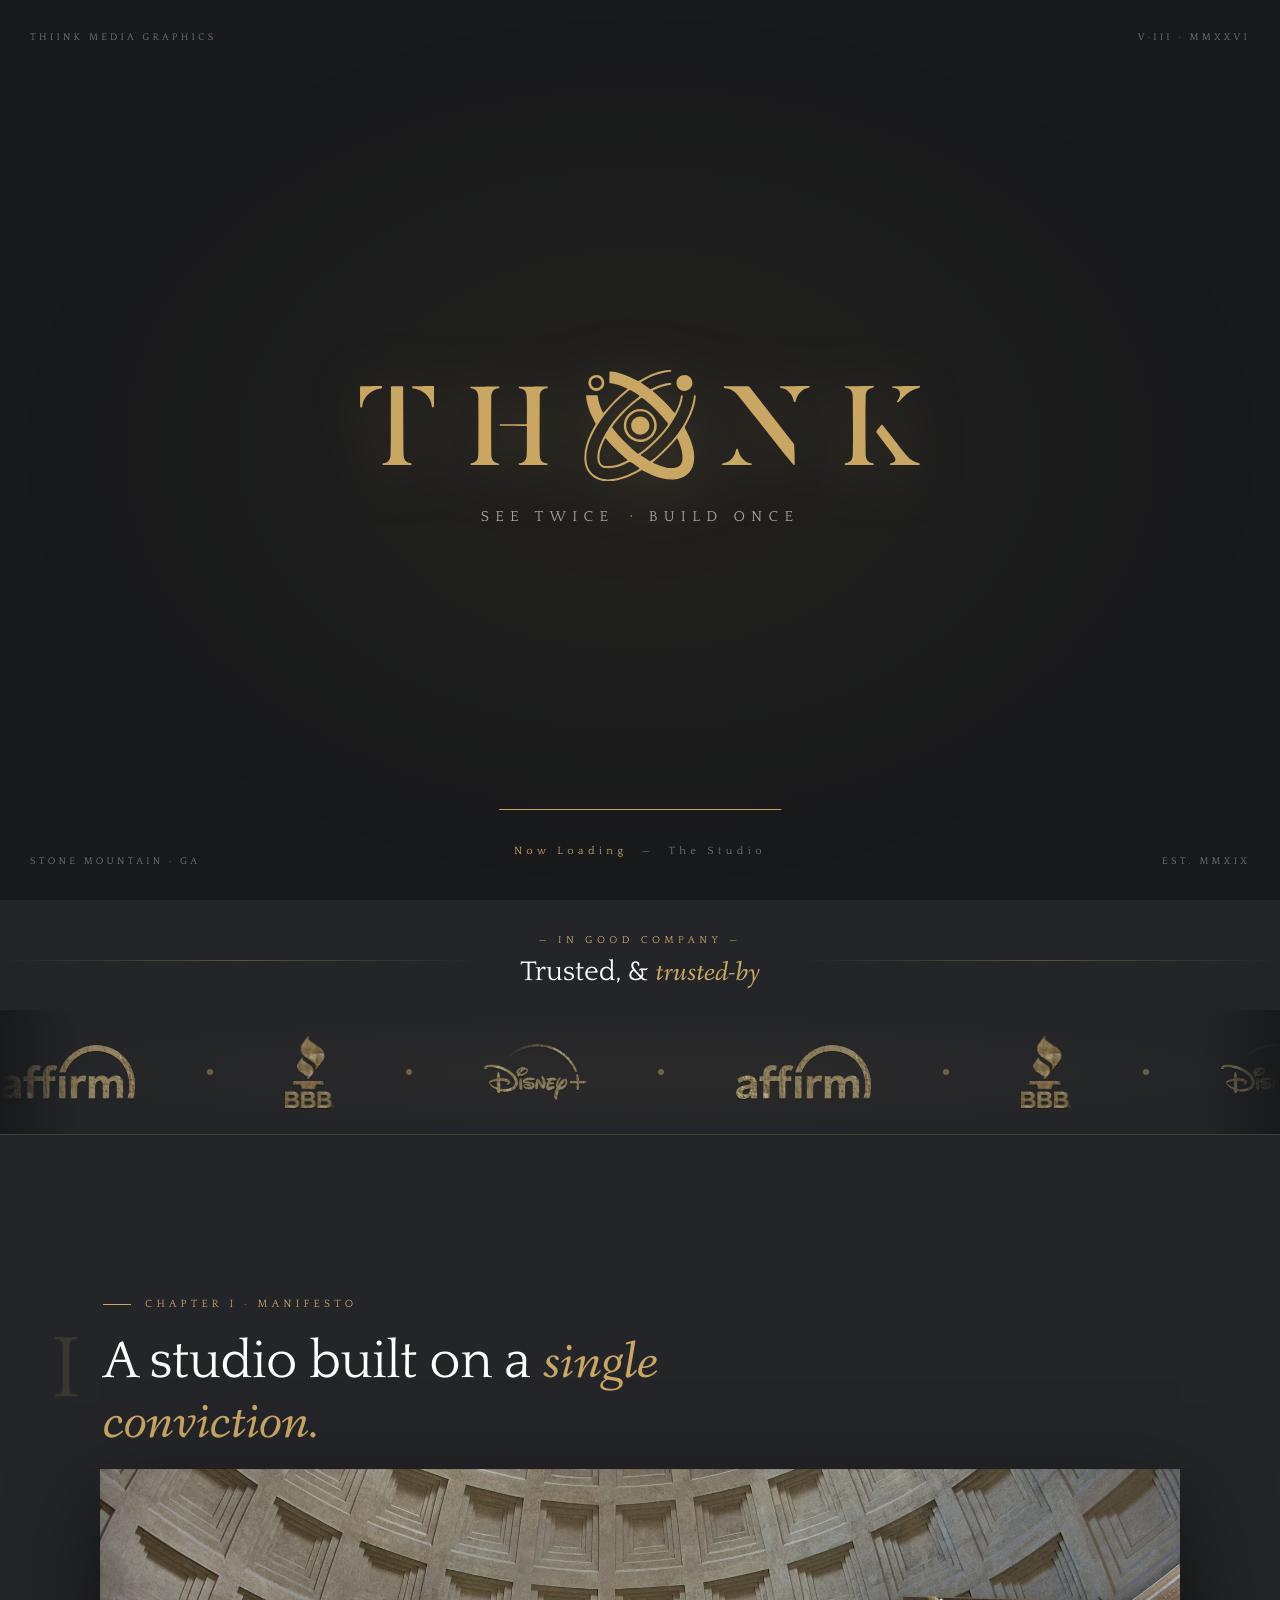
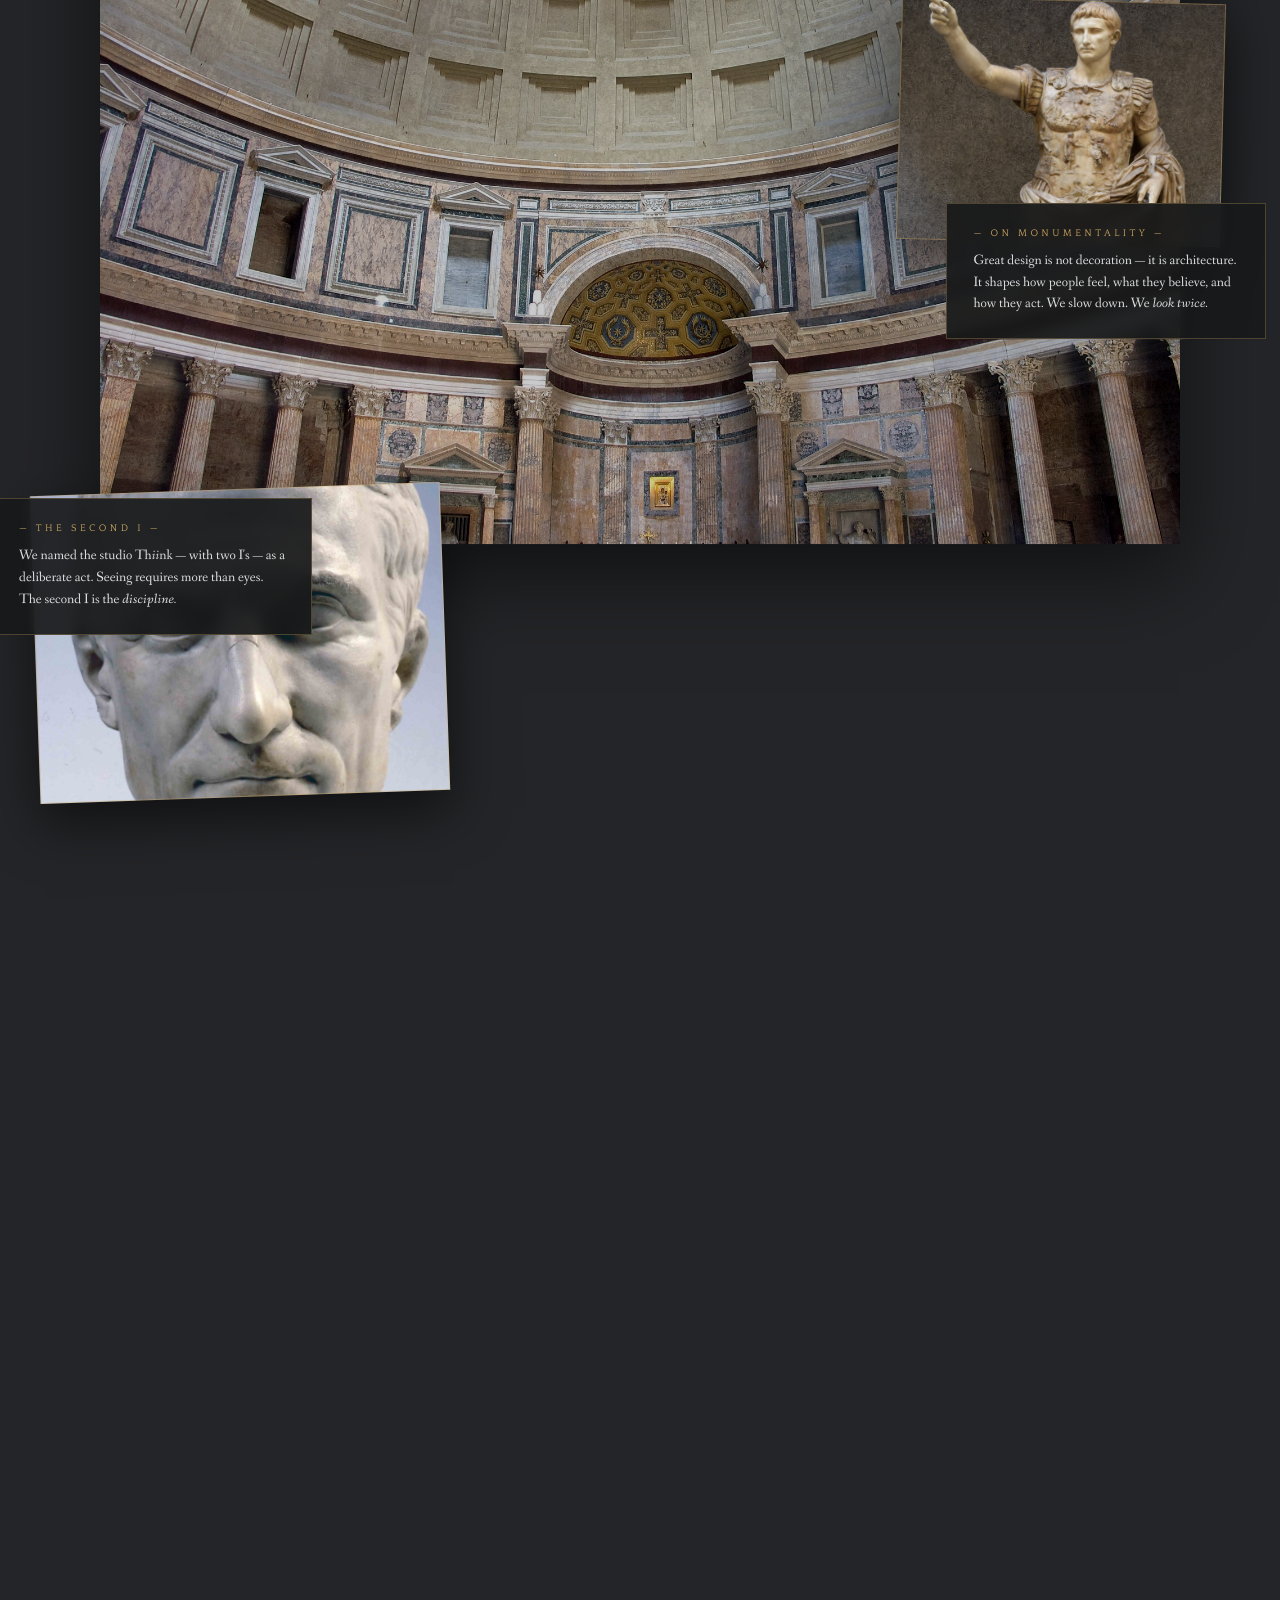
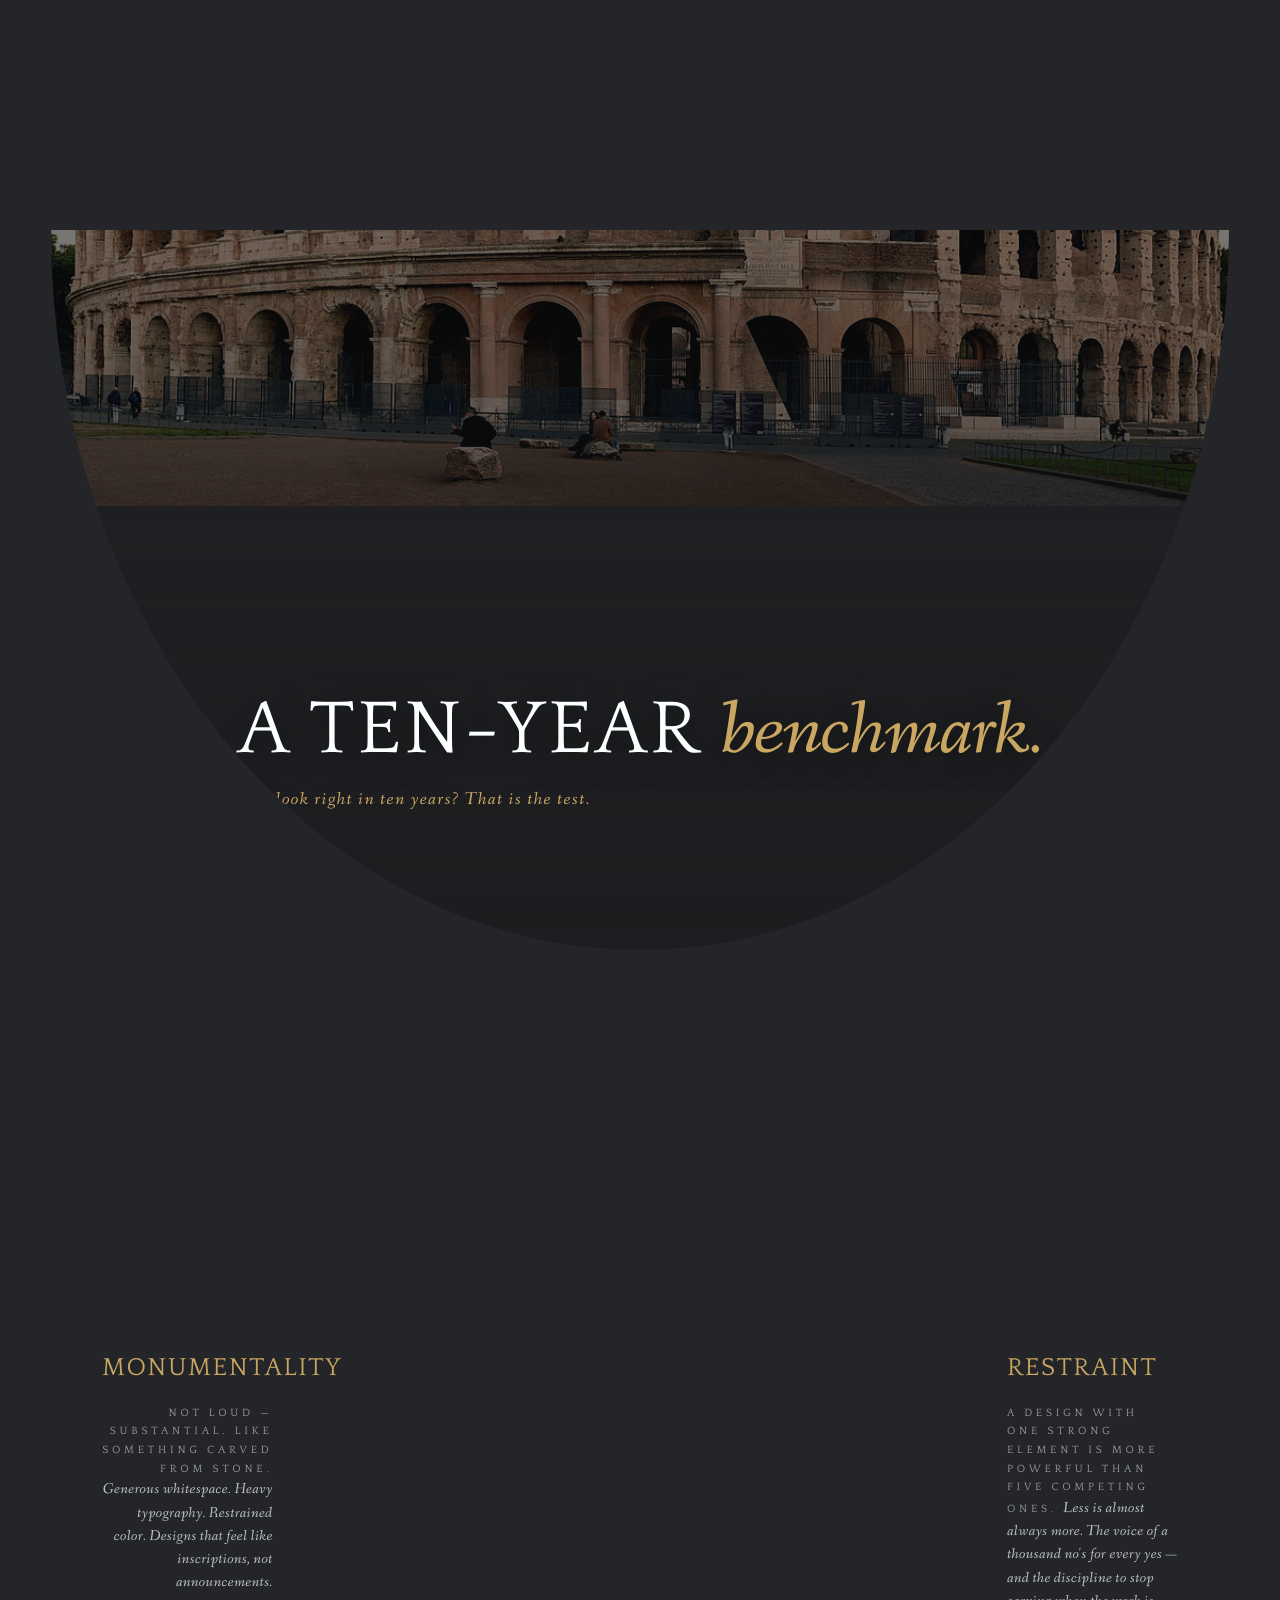
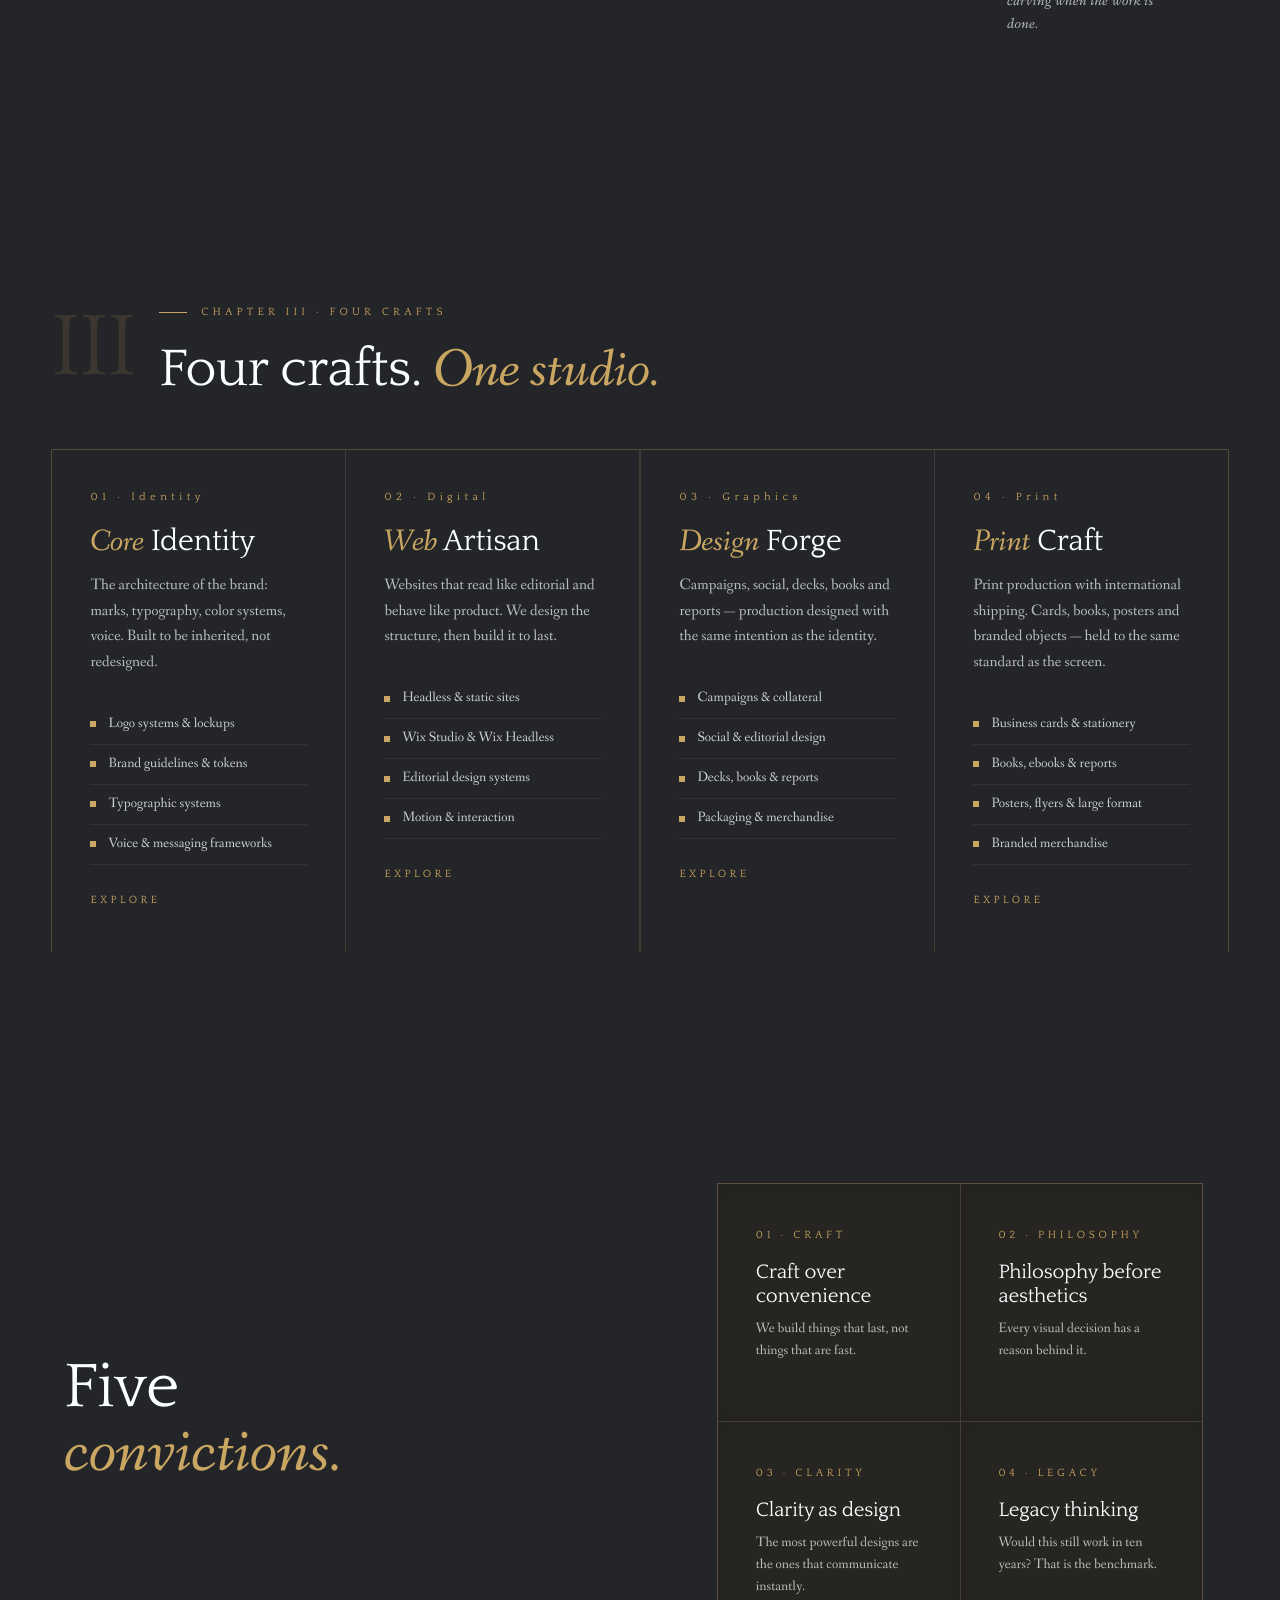
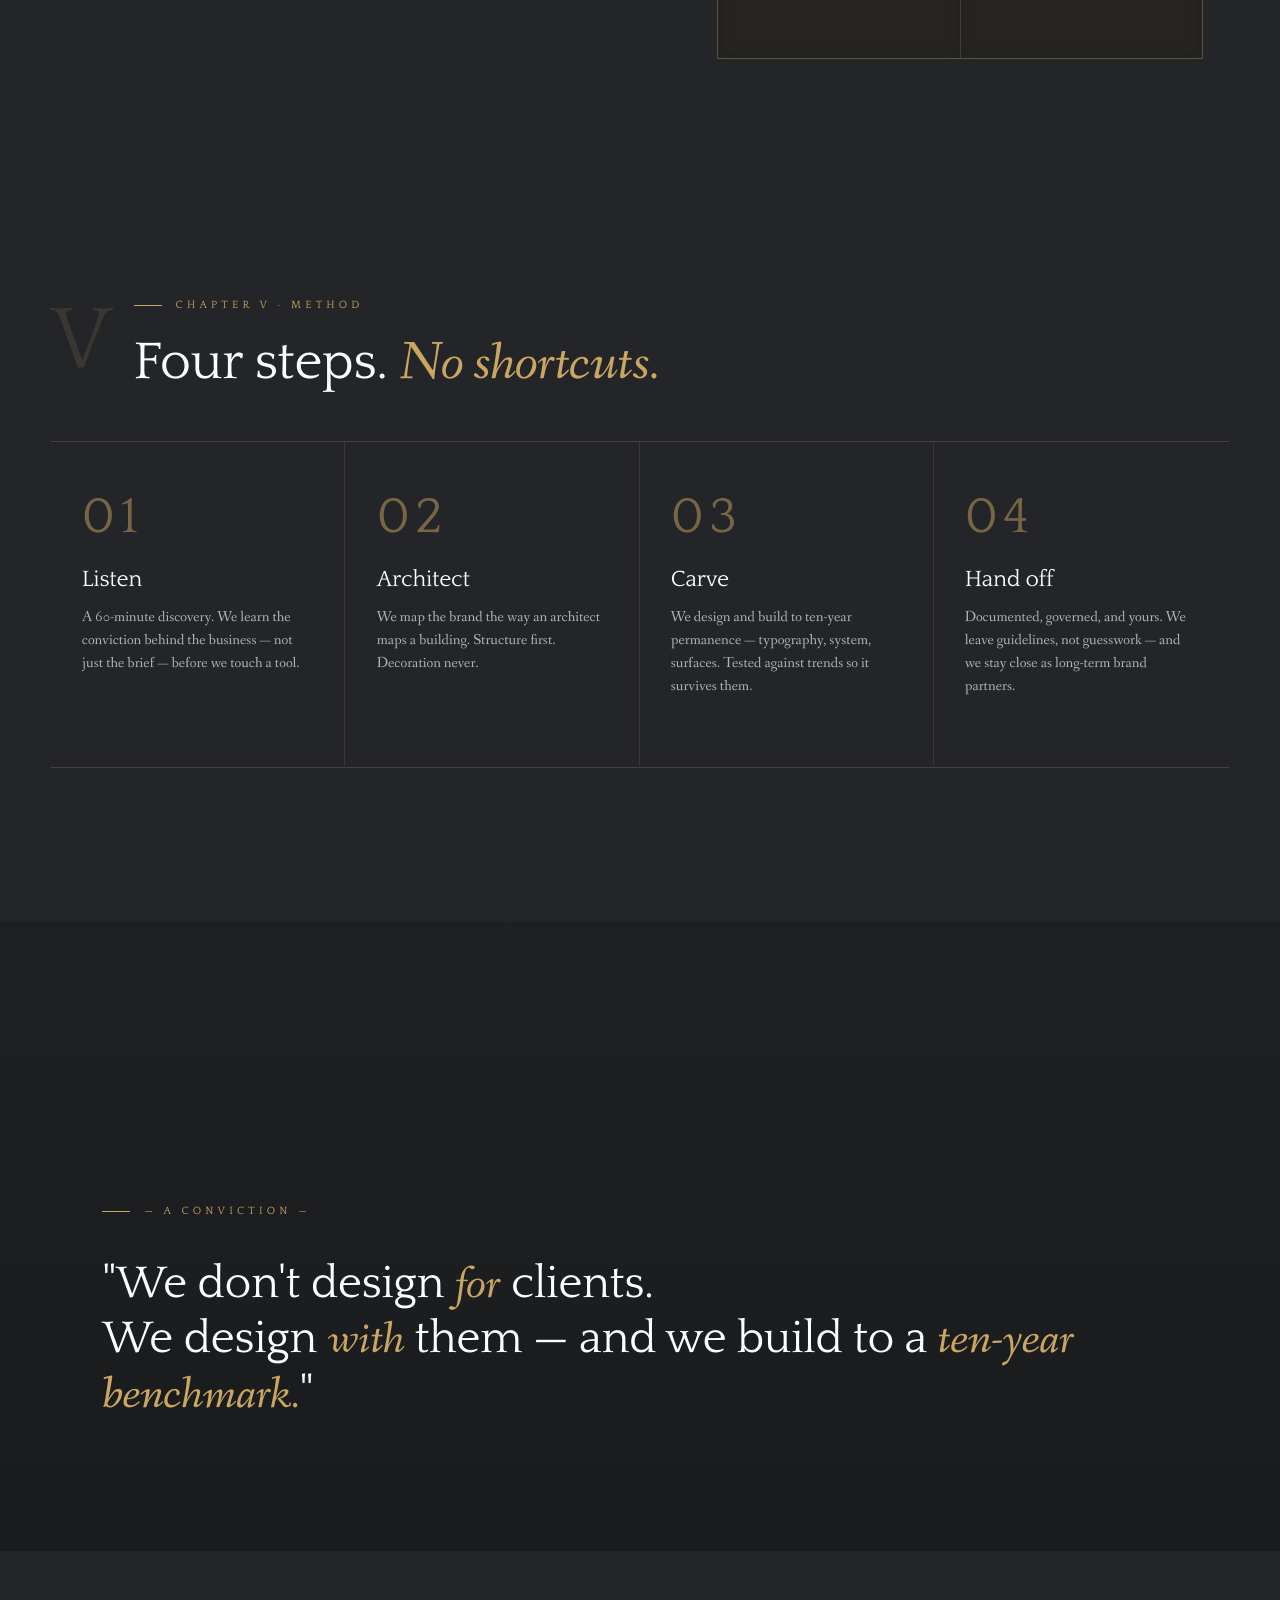
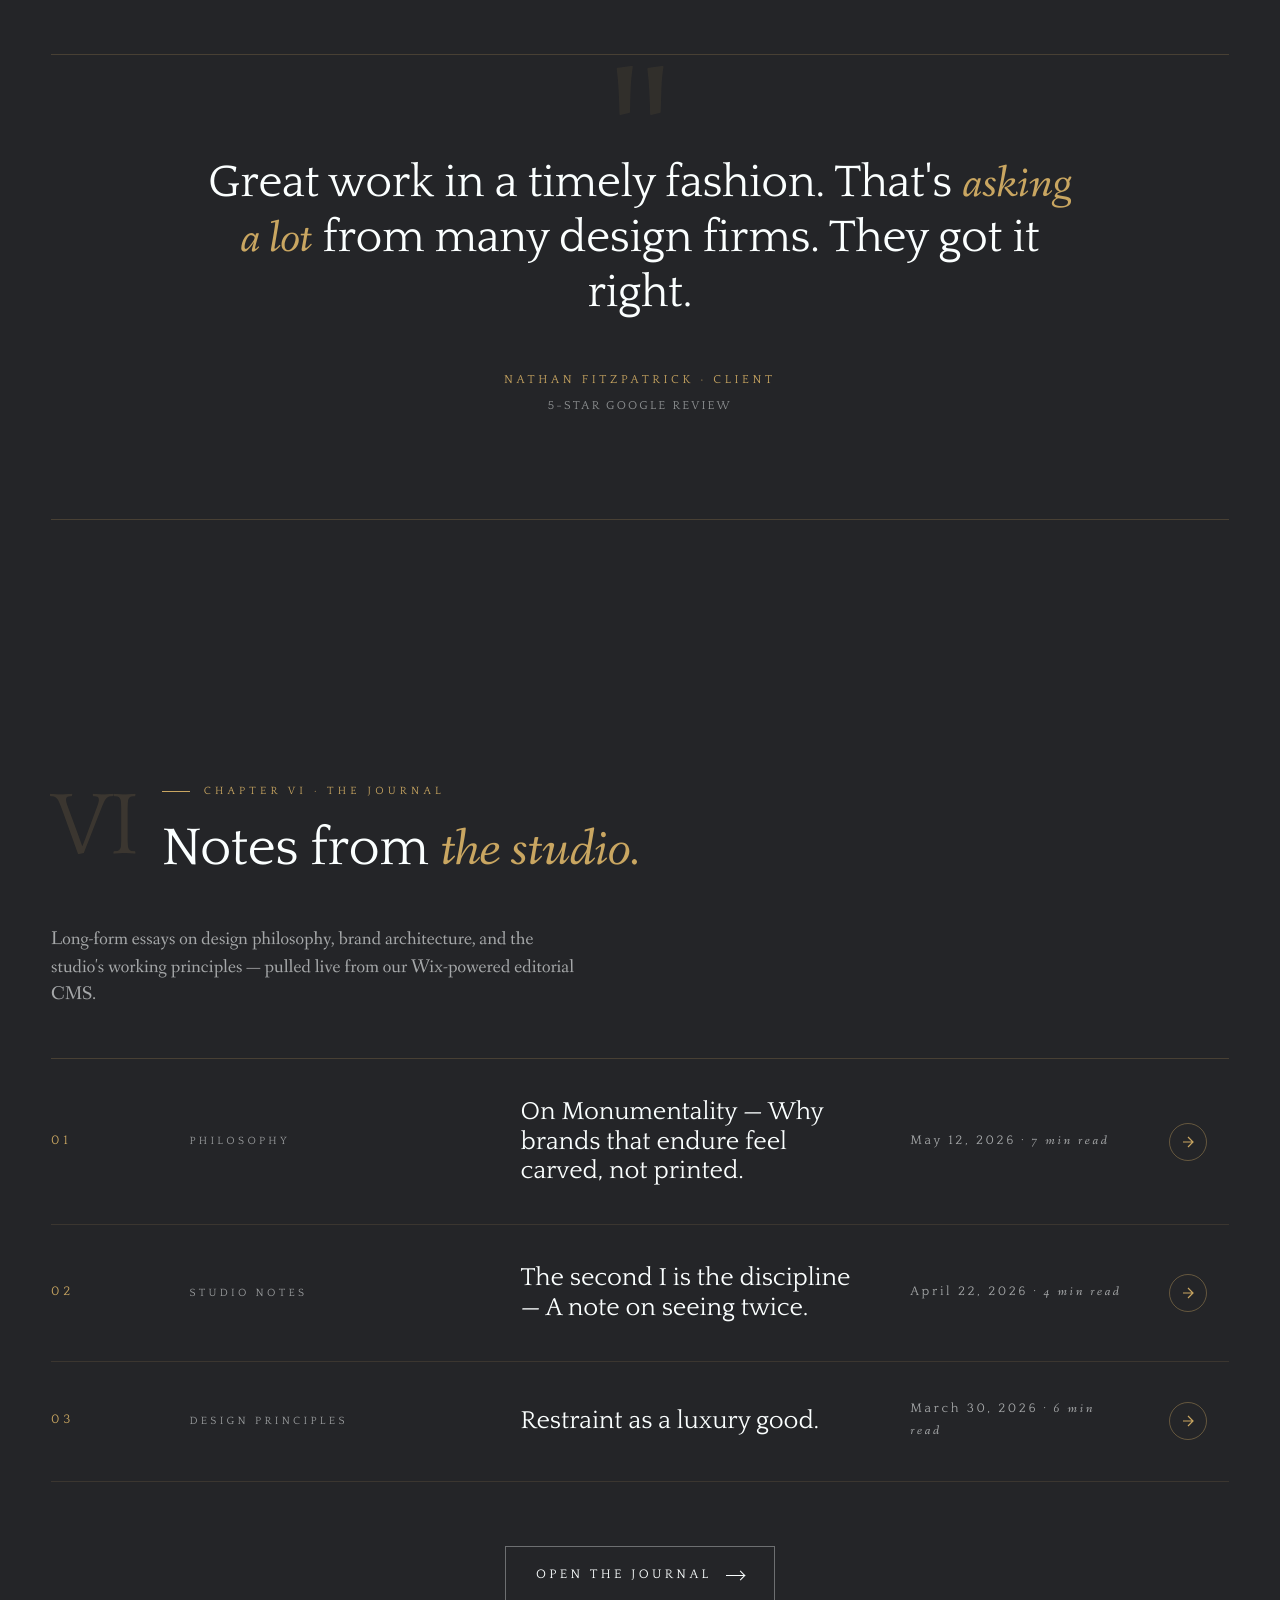
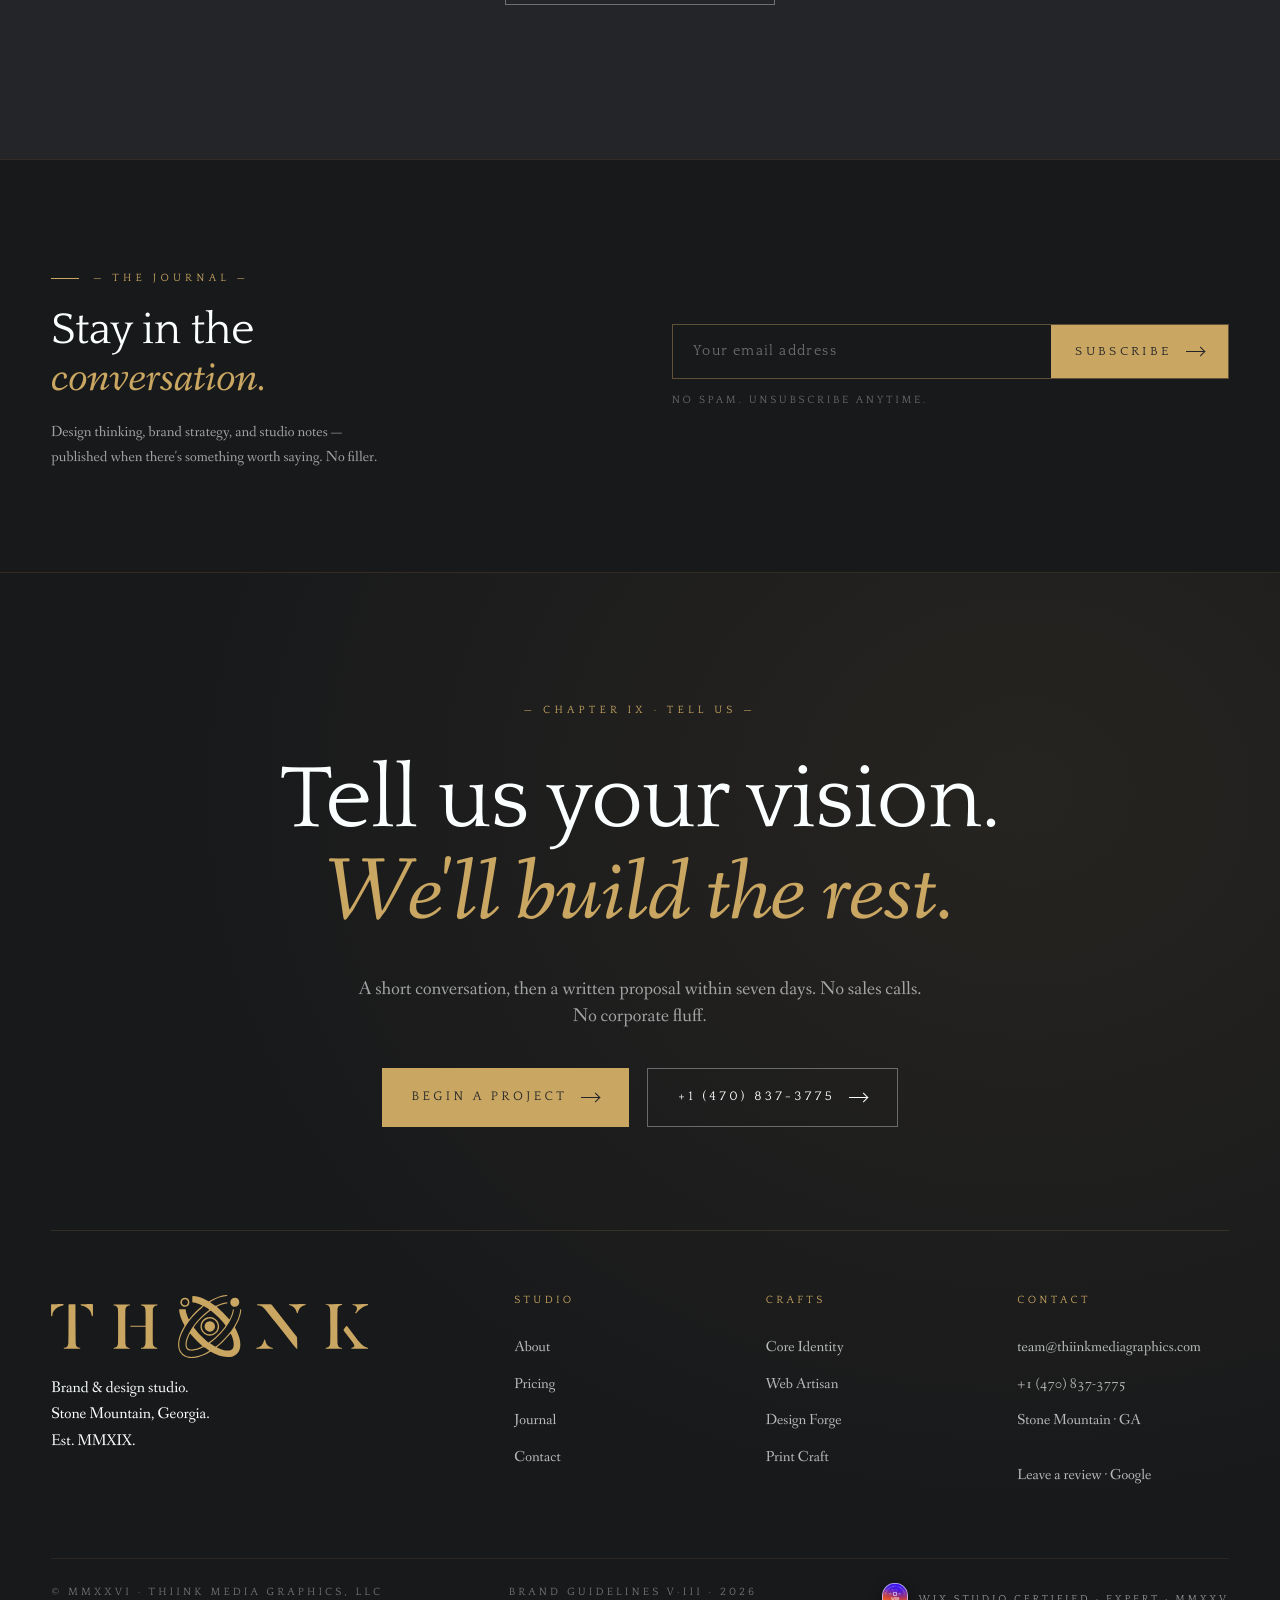
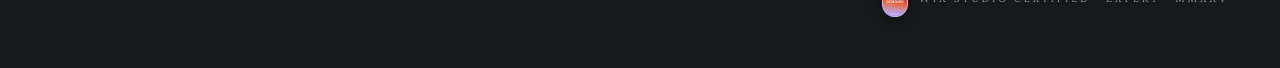
==== index.html @ a63650af "Add real client testimonials from Google reviews - about.html: Krissy T. testimonial (process + expe" ====
<!DOCTYPE html>
<html lang="en">
<head>
  <meta charset="UTF-8" />
  <meta name="viewport" content="width=device-width, initial-scale=1.0" />
  <title>Thiink Media Graphics — Carved from stone, not printed on paper.</title>
  <meta name="description" content="Thiink Media Graphics — a brand and design studio merging ancient design philosophy with modern creative execution. Web Artisan · Design Forge · Print Craft · Core Identity." />

  <!-- Fix #7: Open Graph / Social sharing -->
  <meta property="og:type" content="website" />
  <meta property="og:url" content="https://www.thiinkmediagraphics.com/" />
  <meta property="og:title" content="Thiink Media Graphics — Brand &amp; Design Studio" />
  <meta property="og:description" content="A cinematic brand and design studio in Stone Mountain, Georgia. Architecture, not output." />
  <meta property="og:image" content="https://www.thiinkmediagraphics.com/assets/img/pantheon.jpg" />
  <meta property="og:site_name" content="Thiink Media Graphics" />
  <meta name="twitter:card" content="summary_large_image" />
  <meta name="twitter:title" content="Thiink Media Graphics — Brand &amp; Design Studio" />
  <meta name="twitter:description" content="A cinematic brand and design studio in Stone Mountain, Georgia. Architecture, not output." />
  <meta name="twitter:image" content="https://www.thiinkmediagraphics.com/assets/img/pantheon.jpg" />

  <link rel="stylesheet" href="assets/brand.css" />
  <link rel="icon" href="assets/logos/mark-monogram.svg" type="image/svg+xml" />
</head>
<body data-screen-label="01 Home">

  <!-- ============================================================
       SPLASH — cinematic curtain, real wordmark
       ============================================================ -->
  <div class="splash" role="presentation">
    <span class="splash__corner tl">Thiink Media Graphics</span>
    <span class="splash__corner tr">V·III · MMXXVI</span>
    <span class="splash__corner bl">Stone Mountain · GA</span>
    <span class="splash__corner br">Est. MMXIX</span>

    <div class="splash__inner">
      <span class="splash__wordmark" data-logo="assets/logos/wordmark-greek.svg"></span>
      <div class="splash__tagline">See twice <em>·</em> Build once</div>
    </div>

    <div class="splash__bars"></div>
    <div class="splash__counter">
      <span>Now Loading</span>
      <span>—</span>
      <span>The Studio</span>
    </div>
  </div>

  <!-- ============================================================
       NAV
       ============================================================ -->
  <nav class="site-nav">
    <a href="index.html" class="nav-mark">
      <span class="nav-mark__mono" data-logo="assets/logos/mark-monogram.svg"></span>
      <span class="nav-mark__word">
        Thiink Media Graphics
        <span class="small">V·III · 2026</span>
      </span>
    </a>
    <div class="nav-links">
      <a href="index.html" class="active">Studio</a>
      <a href="about.html">About</a>
      <a href="portfolio.html">Portfolios</a>
      <a href="pricing.html">Pricing</a>
      <a href="news.html">Journal</a>
    </div>
    <a href="https://form.typeform.com/to/QtfADswh?typeform-source=www.thiinkmediagraphics.com" target="_blank" rel="noopener" class="nav-cta" data-magnetic="8">Begin</a>
    <button class="nav-toggle" aria-label="Menu"><span></span><span></span><span></span></button>
  </nav>

  <!-- ============================================================
       HERO — cinematic, image-dominated, overlapping type
       ============================================================ -->
  <header class="cinema" data-screen-label="hero">
    <div class="cinema__bg"
         style="background-image: url('assets/img/pantheon-oculus.jpg'); background-size: cover; background-position: center 30%;"></div>
    <div class="cinema__veil"></div>

    <!-- scattered annotation labels — Hotel California vibe -->
    <span class="annotation tl">— Folio I —<br/><em>The Studio</em></span>
    <span class="annotation tr">Brand Architects<br/><em>Est. MMXIX</em></span>
    <span class="annotation ml gold">25+<br/>Brands<br/>Built</span>
    <span class="annotation mr">Stone Mountain<br/>Georgia · USA</span>
    <span class="annotation bl">— Voice —<br/><em>Spartan · Philosophical</em><br/><em>Mentor · Confident</em></span>
    <span class="annotation br">— V·III · 2026 —<br/><em>Brand Edition</em></span>

    <div class="cinema__inner wrap">
      <div style="text-align:center; margin-bottom: 18px;">
        <span class="eyebrow plain" style="justify-content:center;">— V·III · MMXXVI — A Brand Studio —</span>
      </div>

      <h1 class="overlap-title">
        <span class="line-mask"><span>CARVED</span></span>
        <span class="line-mask"><span>FROM STONE</span></span>
        <em class="line-mask"><span>not printed on paper.</span></em>
      </h1>

      <div style="text-align:center; margin-top: clamp(40px, 5vw, 70px);">
        <p class="lede" style="max-width: 56ch; margin: 0 auto 36px; color: rgba(251,255,255,.78);">
          We merge ancient design philosophy with modern creative execution — so the work doesn't compete, it endures. Built to a ten-year benchmark.
        </p>
        <div class="hero__cta-row" style="justify-content:center;">
          <a href="#begin" class="btn btn--gold" data-magnetic="10">Tell us your vision <span class="arrow"></span></a>
          <a href="#chapters" class="btn btn--ghost">View the work <span class="arrow"></span></a>
        </div>
      </div>
    </div>

    <div class="hero__scroll">Scroll</div>
  </header>

  <!-- ============================================================
       TICKER — running credit reel
       ============================================================ -->
  <!-- ============================================================
       BRAND PARTNERSHIPS — second marquee, logos in gold
       ============================================================ -->
  <div class="partners">
    <div class="partners__rail wrap">
      <span class="partners__rule" aria-hidden="true"></span>
      <div class="partners__heading">
        <span class="partners__eyebrow">— In good company —</span>
        <h3 class="partners__title">Trusted, &amp; <em>trusted-by</em></h3>
      </div>
      <span class="partners__rule" aria-hidden="true"></span>
    </div>
    <div class="marquee partners__marquee">
      <div class="marquee__track partners__track">
        <span class="partner-logo"><img src="assets/logos/partner-affirm.png" alt="Affirm" /></span>
        <span class="partner-sep" aria-hidden="true"></span>
        <span class="partner-logo partner-logo--tall"><img src="assets/logos/partner-bbb.png" alt="Better Business Bureau" /></span>
        <span class="partner-sep" aria-hidden="true"></span>
        <span class="partner-logo"><img src="assets/logos/partner-disneyplus.png" alt="Disney+" /></span>
        <span class="partner-sep" aria-hidden="true"></span>
        <span class="partner-logo"><img src="assets/logos/partner-affirm.png" alt="" aria-hidden="true" /></span>
        <span class="partner-sep" aria-hidden="true"></span>
        <span class="partner-logo partner-logo--tall"><img src="assets/logos/partner-bbb.png" alt="" aria-hidden="true" /></span>
        <span class="partner-sep" aria-hidden="true"></span>
        <span class="partner-logo"><img src="assets/logos/partner-disneyplus.png" alt="" aria-hidden="true" /></span>
        <span class="partner-sep" aria-hidden="true"></span>
        <span class="partner-logo"><img src="assets/logos/partner-affirm.png" alt="" aria-hidden="true" /></span>
        <span class="partner-sep" aria-hidden="true"></span>
        <span class="partner-logo partner-logo--tall"><img src="assets/logos/partner-bbb.png" alt="" aria-hidden="true" /></span>
        <span class="partner-sep" aria-hidden="true"></span>
        <span class="partner-logo"><img src="assets/logos/partner-disneyplus.png" alt="" aria-hidden="true" /></span>
        <span class="partner-sep" aria-hidden="true"></span>
        <span class="partner-logo"><img src="assets/logos/partner-affirm.png" alt="" aria-hidden="true" /></span>
        <span class="partner-sep" aria-hidden="true"></span>
        <span class="partner-logo partner-logo--tall"><img src="assets/logos/partner-bbb.png" alt="" aria-hidden="true" /></span>
        <span class="partner-sep" aria-hidden="true"></span>
        <span class="partner-logo"><img src="assets/logos/partner-disneyplus.png" alt="" aria-hidden="true" /></span>
        <span class="partner-sep" aria-hidden="true"></span>
      </div>
    </div>
  </div>

  <!-- ============================================================
       I · MANIFESTO — overlapping classical painting collage
       ============================================================ -->
  <section class="section" id="chapters">
    <div class="wrap">
      <div class="kicker-row" data-reveal>
        <span class="roman">I</span>
        <div>
          <span class="eyebrow">Chapter I · Manifesto</span>
          <h2 class="section-title mt-s">A studio built on a <em>single conviction.</em></h2>
        </div>
      </div>
    </div>

    <div class="collage">
      <div class="collage__plate" data-reveal>
        <div class="collage__main"
             data-parallax="0.12"
             style="background-image: url('assets/img/pantheon.jpg');"></div>

        <div class="collage__inset a"
             style="background-image: url('assets/img/caesar.jpg'); background-position: center 25%;"></div>

        <div class="collage__inset b"
             style="background-image: url('assets/img/augustus.jpg'); background-position: center 15%;"></div>

        <div class="collage__note right">
          <span class="label">— On Monumentality —</span>
          Great design is not decoration — it is architecture. It shapes how people feel, what they believe, and how they act. We slow down. We <em class="serif-italic">look twice.</em>
        </div>

        <div class="collage__note left">
          <span class="label">— The Second I —</span>
          We named the studio Th<em class="serif-italic">ii</em>nk — with two I's — as a deliberate act. Seeing requires more than eyes. The second I is the <em class="serif-italic">discipline.</em>
        </div>
      </div>
    </div>
  </section>

  <!-- ============================================================
       STATS BAND
       ============================================================ -->
  <section class="section--tight">
    <div class="wrap">
      <div class="stats" data-reveal="fade">
        <div class="stat">
          <div class="stat__num"><span data-count="25" data-count-suffix="+">25+</span></div>
          <div class="stat__label">Brands built · 2019—2026</div>
        </div>
        <div class="stat">
          <div class="stat__num"><span data-count="5">5</span><sub>★</sub></div>
          <div class="stat__label">Google rating · five-star average</div>
        </div>
        <div class="stat">
          <div class="stat__num"><span data-count="10" data-count-suffix=" yr">10 yr</span></div>
          <div class="stat__label">The design benchmark we build to</div>
        </div>
        <div class="stat">
          <div class="stat__num"><em>II</em></div>
          <div class="stat__label">I's in the name · the discipline</div>
        </div>
      </div>
    </div>
  </section>

  <!-- ============================================================
       II · DOME + FLOATING BUST — Rulers-of-Rome vibe
       ============================================================ -->
  <section class="section" style="padding-bottom: 0;">
    <div class="wrap">
      <div class="kicker-row" data-reveal>
        <span class="roman">II</span>
        <div>
          <span class="eyebrow">Chapter II · The Method</span>
          <h2 class="section-title mt-s" style="text-align:center; margin-inline:auto;">RULES OF THE <em>STUDIO</em></h2>
          <p class="muted center mt-s" style="margin: 14px auto 0; max-width: 50ch; font-style: italic; font-family: var(--font-body);">Philosophia ante aesthetica — philosophy before aesthetics.</p>
        </div>
      </div>
    </div>

    <div class="dome" data-reveal="fade">
      <div class="dome__img" data-parallax="0.15"
           style="background-image: url('assets/img/colosseum.jpg');"></div>
      <div class="dome__veil"></div>
      <div class="dome__caption">
        <h3 class="dome__title">A TEN-YEAR <em style="font-family: var(--font-body); font-style: italic; color: var(--gold); text-transform: none; letter-spacing: -0.02em;">benchmark.</em></h3>
        <p class="dome__sub">Would this still look right in ten years? That is the test.</p>
      </div>
    </div>

    <div class="float-bust">
      <span class="float-bust__caption l" data-reveal="left">
        <span class="h">Monumentality</span>
        Not loud — substantial. Like something carved from stone.
        <span class="body">Generous whitespace. Heavy typography. Restrained color. Designs that feel like inscriptions, not announcements.</span>
      </span>

      <div class="img" style="background-image: url('assets/img/antoninus.jpg'); background-position: center 12%;" data-parallax="0.08"></div>

      <span class="float-bust__caption r" data-reveal="right">
        <span class="h">Restraint</span>
        A design with one strong element is more powerful than five competing ones.
        <span class="body">Less is almost always more. The voice of a thousand no's for every yes — and the discipline to stop carving when the work is done.</span>
      </span>
    </div>
  </section>

  <!-- ============================================================
       III · SERVICES (four crafts) — as photo portraits + grid
       ============================================================ -->
  <section class="section">
    <div class="wrap">
      <div class="kicker-row" data-reveal>
        <span class="roman">III</span>
        <div>
          <span class="eyebrow">Chapter III · Four Crafts</span>
          <h2 class="section-title mt-s">Four crafts. <em>One studio.</em></h2>
        </div>
      </div>

      <div class="svc-grid">
        <article class="svc" data-reveal>
          <div class="svc__num">01 · Identity</div>
          <h3 class="svc__name"><em>Core</em> Identity</h3>
          <p class="svc__copy">The architecture of the brand: marks, typography, color systems, voice. Built to be inherited, not redesigned.</p>
          <ul class="svc__list">
            <li>Logo systems &amp; lockups</li>
            <li>Brand guidelines &amp; tokens</li>
            <li>Typographic systems</li>
            <li>Voice &amp; messaging frameworks</li>
          </ul>
          <a href="#" class="svc__more">Explore <span class="arrow"></span></a>
        </article>

        <article class="svc" data-reveal data-reveal-delay="1">
          <div class="svc__num">02 · Digital</div>
          <h3 class="svc__name"><em>Web</em> Artisan</h3>
          <p class="svc__copy">Websites that read like editorial and behave like product. We design the structure, then build it to last.</p>
          <ul class="svc__list">
            <li>Headless &amp; static sites</li>
            <li>Wix Studio &amp; Wix Headless</li>
            <li>Editorial design systems</li>
            <li>Motion &amp; interaction</li>
          </ul>
          <a href="#" class="svc__more">Explore <span class="arrow"></span></a>
        </article>

        <article class="svc" data-reveal data-reveal-delay="2">
          <div class="svc__num">03 · Graphics</div>
          <h3 class="svc__name"><em>Design</em> Forge</h3>
          <p class="svc__copy">Campaigns, social, decks, books and reports — production designed with the same intention as the identity.</p>
          <ul class="svc__list">
            <li>Campaigns &amp; collateral</li>
            <li>Social &amp; editorial design</li>
            <li>Decks, books &amp; reports</li>
            <li>Packaging &amp; merchandise</li>
          </ul>
          <a href="#" class="svc__more">Explore <span class="arrow"></span></a>
        </article>

        <article class="svc" data-reveal data-reveal-delay="3">
          <div class="svc__num">04 · Print</div>
          <h3 class="svc__name"><em>Print</em> Craft</h3>
          <p class="svc__copy">Print production with international shipping. Cards, books, posters and branded objects — held to the same standard as the screen.</p>
          <ul class="svc__list">
            <li>Business cards &amp; stationery</li>
            <li>Books, ebooks &amp; reports</li>
            <li>Posters, flyers &amp; large format</li>
            <li>Branded merchandise</li>
          </ul>
          <a href="#" class="svc__more">Explore <span class="arrow"></span></a>
        </article>
      </div>
    </div>
  </section>

  <!-- ============================================================
       IV · VALUES — image grid (Serenity vibe)
       ============================================================ -->
  <section style="position: relative;">
    <div class="imgrid" data-reveal="fade">
      <div class="imgrid__photo"
           data-parallax="0.18"
           style="background-image: url('assets/img/roman-arch.jpg');"></div>

      <h2 class="imgrid__title">Five <em>convictions.</em></h2>

      <div class="imgrid__content">
        <div class="imgrid__cell">
          <span class="num">01 · Craft</span>
          <h4>Craft over convenience</h4>
          <p>We build things that last, not things that are fast.</p>
        </div>
        <div class="imgrid__cell">
          <span class="num">02 · Philosophy</span>
          <h4>Philosophy before aesthetics</h4>
          <p>Every visual decision has a reason behind it.</p>
        </div>
        <div class="imgrid__cell">
          <span class="num">03 · Clarity</span>
          <h4>Clarity as design</h4>
          <p>The most powerful designs are the ones that communicate instantly.</p>
        </div>
        <div class="imgrid__cell">
          <span class="num">04 · Legacy</span>
          <h4>Legacy thinking</h4>
          <p>Would this still work in ten years? That is the benchmark.</p>
        </div>
      </div>
    </div>
  </section>

  <!-- ============================================================
       V · PROCESS — 4 steps
       ============================================================ -->
  <section class="section">
    <div class="wrap">
      <div class="kicker-row" data-reveal>
        <span class="roman">V</span>
        <div>
          <span class="eyebrow">Chapter V · Method</span>
          <h2 class="section-title mt-s">Four steps. <em>No shortcuts.</em></h2>
        </div>
      </div>

      <div class="process">
        <div class="process__step" data-reveal>
          <div class="process__num">01</div>
          <h3 class="process__title">Listen</h3>
          <p class="process__body">A 60-minute discovery. We learn the conviction behind the business — not just the brief — before we touch a tool.</p>
        </div>
        <div class="process__step" data-reveal data-reveal-delay="1">
          <div class="process__num">02</div>
          <h3 class="process__title">Architect</h3>
          <p class="process__body">We map the brand the way an architect maps a building. Structure first. Decoration never.</p>
        </div>
        <div class="process__step" data-reveal data-reveal-delay="2">
          <div class="process__num">03</div>
          <h3 class="process__title">Carve</h3>
          <p class="process__body">We design and build to ten-year permanence — typography, system, surfaces. Tested against trends so it survives them.</p>
        </div>
        <div class="process__step" data-reveal data-reveal-delay="3">
          <div class="process__num">04</div>
          <h3 class="process__title">Hand off</h3>
          <p class="process__body">Documented, governed, and yours. We leave guidelines, not guesswork — and we stay close as long-term brand partners.</p>
        </div>
      </div>
    </div>
  </section>

  <!-- ============================================================
       FULL-BLEED CINEMATIC QUOTE
       ============================================================ -->
  <section class="full-bleed parallax">
    <div class="full-bleed__img" data-parallax="0.22"
         style="background-image: url('assets/img/augustus.jpg'); background-position: center 20%;"></div>
    <div class="full-bleed__overlay"></div>
    <div class="full-bleed__caption wrap" data-reveal>
      <span class="eyebrow">— A Conviction —</span>
      <p class="pullquote mt-m">
        "We don't design <em>for</em> clients.<br/>
        We design <em>with</em> them — and we build to a <em>ten-year benchmark.</em>"
      </p>
    </div>
  </section>

  <!-- ============================================================
       TESTIMONIAL
       ============================================================ -->
  <section class="section--tight">
    <div class="wrap">
      <div class="testimonial" data-reveal>
        <span class="testimonial__mark">"</span>
        <div class="testimonial__body">
          <p class="pullquote">
            Great work in a timely fashion. That's <em>asking a lot</em> from many design firms. They got it right.
          </p>
          <div class="testimonial__cite">
            Nathan Fitzpatrick · Client
            <span>5-Star Google Review</span>
          </div>
        </div>
      </div>
    </div>
  </section>

  <!-- ============================================================
       VI · JOURNAL (Wix CMS)
       ============================================================ -->
  <section class="section">
    <div class="wrap">
      <div class="kicker-row" data-reveal>
        <span class="roman">VI</span>
        <div>
          <span class="eyebrow">Chapter VI · The Journal</span>
          <h2 class="section-title mt-s">Notes from <em>the studio.</em></h2>
        </div>
      </div>

      <div data-reveal>
        <p class="lede muted" style="max-width: 56ch; margin-bottom: 48px;">
          Long-form essays on design philosophy, brand architecture, and the studio's working principles — pulled live from our Wix-powered editorial CMS.
        </p>
        <div class="news-list" id="home-news"></div>
        <div class="mt-l center">
          <a href="news.html" class="btn btn--ghost">Open the journal <span class="arrow"></span></a>
        </div>
      </div>
    </div>
  </section>

  <!-- ============ JOURNAL SUBSCRIBE (Fix #4) ============ -->
  <!-- Wire up the form action to your email service (Mailchimp, Kit, Beehiiv, etc.) -->
  <section class="section--tight" style="background: var(--shark-black-deep); border-top: 1px solid rgba(201,166,97,.14); border-bottom: 1px solid rgba(201,166,97,.14);">
    <div class="wrap">
      <div class="subscribe-grid" data-reveal>
        <div>
          <span class="eyebrow">— The Journal —</span>
          <h2 class="section-title mt-s" style="font-size: clamp(28px, 3.5vw, 48px);">Stay in the<br/><em>conversation.</em></h2>
          <p class="muted mt-s" style="font-size: 15px; max-width: 44ch; margin-bottom: 0;">
            Design thinking, brand strategy, and studio notes — published when there's something worth saying. No filler.
          </p>
        </div>
        <form class="subscribe-form" novalidate>
          <div class="subscribe-input-row">
            <input
              type="email"
              name="email"
              placeholder="Your email address"
              required
              autocomplete="email"
              class="subscribe-input"
            />
            <button type="submit" class="btn btn--gold">
              Subscribe <span class="arrow"></span>
            </button>
          </div>
          <p class="subscribe-note">No spam. Unsubscribe anytime.</p>
        </form>
      </div>
    </div>
  </section>

  <!-- ============================================================
       FOOTER + CTA
       ============================================================ -->
  <footer class="site-foot" id="begin">
    <div class="wrap">
      <div class="foot-cta" data-reveal>
        <span class="eyebrow plain center" style="justify-content:center;display:flex;">— Chapter IX · Tell us —</span>
        <h2 class="mt-m">Tell us your vision.<br/><em>We'll build the rest.</em></h2>
        <p class="lede muted center" style="margin: 0 auto 36px;">
          A short conversation, then a written proposal within seven days. No sales calls. No corporate fluff.
        </p>
        <div class="hero__cta-row" style="justify-content:center;">
          <a href="https://form.typeform.com/to/QtfADswh?typeform-source=www.thiinkmediagraphics.com" target="_blank" rel="noopener" class="btn btn--gold" data-magnetic="12">Begin a Project <span class="arrow"></span></a>
          <a href="tel:+14708373775" class="btn btn--ghost">+1 (470) 837-3775 <span class="arrow"></span></a>
        </div>
      </div>

      <div class="foot-grid">
        <div class="foot-col">
          <span class="foot-logo" data-logo="assets/logos/wordmark-greek.svg"></span>
          <p>
            Brand &amp; design studio.<br/>
            Stone Mountain, Georgia.<br/>
            Est. MMXIX.
          </p>
        </div>
        <div class="foot-col">
          <h4>Studio</h4>
          <ul>
            <li><a href="about.html">About</a></li>
            <li><a href="pricing.html">Pricing</a></li>
            <li><a href="news.html">Journal</a></li>
            <li><a href="#begin">Contact</a></li>
          </ul>
        </div>
        <div class="foot-col">
          <h4>Crafts</h4>
          <ul>
            <li><a href="pricing.html#core-identity">Core Identity</a></li>
            <li><a href="pricing.html#web-artisan">Web Artisan</a></li>
            <li><a href="pricing.html#design-forge">Design Forge</a></li>
            <li><a href="pricing.html#print-craft">Print Craft</a></li>
          </ul>
        </div>
        <div class="foot-col">
          <h4>Contact</h4>
          <ul>
            <li><a href="mailto:team@thiinkmediagraphics.com">team@thiinkmediagraphics.com</a></li>
            <li><a href="tel:+14708373775">+1 (470) 837-3775</a></li>
            <li>Stone Mountain · GA</li>
            <li class="mt-s"><a href="https://g.page/r/Cblzq7Mndxo8EAI/review" target="_blank" rel="noopener">Leave a review · Google</a></li>
          </ul>
        </div>
      </div>

      <div class="foot-base">
        <span>© MMXXVI · Thiink Media Graphics, LLC</span>
        <span>Brand Guidelines V·III · 2026</span>
        <a href="https://www.wix.com/studio/agencies" target="_blank" rel="noopener" class="foot-cert" aria-label="Wix Studio Certified Web Designer · Expert · 2025">
          <img src="assets/logos/wix-studio-certified.png" alt="" />
          <span>Wix Studio Certified · Expert · MMXXV</span>
        </a>
      </div>
    </div>
  </footer>

  <script src="assets/site.js"></script>
  <script src="assets/wix-cms.js"></script>
  <script>
    window.addEventListener('load', () => {
      const rows = document.getElementById('home-news');
      window.TMGNews.load({ rowsContainer: rows }).then(() => {
        const all = rows.querySelectorAll('.news-row');
        all.forEach((el, i) => { if (i >= 3) el.remove(); });
      });
    });
  </script>
  <script>
  (function () {
    const form = document.querySelector('.subscribe-form');
    if (!form) return;
    form.addEventListener('submit', function (e) {
      e.preventDefault();
      const email = (form.querySelector('input[type="email"]').value || '').trim();
      if (!email) return;
      window.open(
        'https://form.typeform.com/to/QtfADswh?typeform-source=www.thiinkmediagraphics.com#email=' + encodeURIComponent(email),
        '_blank',
        'noopener'
      );
      form.innerHTML =
        '<p class="subscribe-form--done">' +
        '<span style="width:18px;height:1px;background:var(--gold);display:inline-block;flex-shrink:0;"></span>' +
        'You\'re on the list — thank you.' +
        '</p>';
    });
  })();
  </script>
</body>
</html>
---- assets/brand.css ----
/* ===================================================================
   Thiink Media Graphics — V3 · 2026
   Cinematic site stylesheet
   "Carved from stone, not printed on paper."
   =================================================================== */

@import url('https://fonts.googleapis.com/css2?family=Quattrocento&family=Fanwood+Text:ital@0;1&display=swap');

/* ---------- 1. Tokens ---------- */
:root {
  /* V3 palette */
  --shark-black:        #242528;
  --shark-black-deep:   #18191b;
  --heart-of-ice:       #fbffff;
  --big-stone:          #1a2b42;
  --athens-gray:        #e9edf2;

  /* Gold — refined editorial gold (signature accent) */
  --gold:               #c9a661;
  --gold-bright:        #d9b977;
  --gold-deep:          #8c7138;
  --marigold:           #d9a441;

  /* Type */
  --font-display:       'Quattrocento', 'Cormorant Garamond', Georgia, serif;
  --font-body:          'Fanwood Text', Georgia, 'Times New Roman', serif;

  /* Scale */
  --fs-eyebrow:         clamp(11px, 0.78vw, 13px);
  --fs-body:            clamp(16px, 1.05vw, 18px);
  --fs-lede:            clamp(19px, 1.4vw, 23px);
  --fs-h3:              clamp(22px, 2vw, 30px);
  --fs-h2:              clamp(34px, 4.2vw, 60px);
  --fs-h1:              clamp(46px, 7vw, 108px);
  --fs-mono:            clamp(56px, 11vw, 184px);

  /* Layout */
  --gutter:             clamp(22px, 4vw, 64px);
  --max:                1480px;

  /* Motion */
  --ease-out:           cubic-bezier(.16,.84,.32,1);
  --ease-in-out:        cubic-bezier(.65,.05,.36,1);
  --ease-soft:          cubic-bezier(.22,1,.36,1);
}

/* ---------- 2. Reset / base ---------- */
*, *::before, *::after { box-sizing: border-box; }
html, body { margin: 0; padding: 0; }
html { scroll-behavior: smooth; }
body {
  font-family: var(--font-body);
  font-size: var(--fs-body);
  line-height: 1.65;
  color: var(--heart-of-ice);
  background: var(--shark-black);
  -webkit-font-smoothing: antialiased;
  -moz-osx-font-smoothing: grayscale;
  text-rendering: geometricPrecision;
  overflow-x: hidden;
}
img, svg, video { display: block; max-width: 100%; }
a { color: inherit; text-decoration: none; }
button { font: inherit; cursor: pointer; border: none; background: transparent; color: inherit; }

::selection { background: var(--gold); color: var(--shark-black); }

/* Page grain overlay — film texture */
body::before {
  content: '';
  position: fixed; inset: 0;
  pointer-events: none;
  z-index: 9000;
  opacity: .07;
  mix-blend-mode: overlay;
  background-image: url("data:image/svg+xml;utf8,<svg xmlns='http://www.w3.org/2000/svg' width='240' height='240'><filter id='n'><feTurbulence type='fractalNoise' baseFrequency='.9' numOctaves='2' stitchTiles='stitch'/><feColorMatrix values='0 0 0 0 0  0 0 0 0 0  0 0 0 0 0  0 0 0 1 0'/></filter><rect width='100%' height='100%' filter='url(%23n)'/></svg>");
}

/* Subtle vignette */
body::after {
  content: '';
  position: fixed; inset: 0;
  pointer-events: none;
  z-index: 8999;
  background: radial-gradient(ellipse at center, transparent 55%, rgba(0,0,0,.55) 100%);
}

/* ---------- 3. Typography ---------- */
.display, h1, h2, h3, h4 {
  font-family: var(--font-display);
  font-weight: 400;
  line-height: 1.08;
  letter-spacing: -0.012em;
  margin: 0;
}
h1, .h1 { font-size: var(--fs-h1); line-height: 0.98; }
h2, .h2 { font-size: var(--fs-h2); line-height: 1.05; }
h3, .h3 { font-size: var(--fs-h3); line-height: 1.18; }
p { margin: 0 0 1.1em; max-width: 62ch; }
p.lede { font-size: var(--fs-lede); line-height: 1.45; }
em { font-style: italic; }
.italic { font-style: italic; font-family: var(--font-body); }

.eyebrow {
  font-family: var(--font-display);
  font-size: var(--fs-eyebrow);
  letter-spacing: 0.38em;
  text-transform: uppercase;
  color: var(--gold);
  display: inline-flex; align-items: center; gap: 14px;
}
.eyebrow::before {
  content: ''; width: 28px; height: 1px;
  background: var(--gold);
  display: inline-block;
}
.eyebrow.plain::before { display: none; }

.numeral {
  font-family: var(--font-display);
  font-size: var(--fs-eyebrow);
  color: var(--gold);
  letter-spacing: 0.3em;
}

/* Big roman numeral used as section anchor */
.roman {
  font-family: var(--font-display);
  font-size: var(--fs-mono);
  color: var(--gold);
  line-height: 1;
  opacity: .12;
  letter-spacing: -0.02em;
  user-select: none;
}

.serif-italic { font-family: var(--font-body); font-style: italic; }

/* Pull-quote */
.pullquote {
  font-family: var(--font-display);
  font-size: clamp(28px, 3.6vw, 52px);
  line-height: 1.15;
  letter-spacing: -0.01em;
}
.pullquote em { color: var(--gold); font-style: italic; font-family: var(--font-body); }

/* ---------- 4. Layout ---------- */
.wrap   { max-width: var(--max); margin: 0 auto; padding-inline: var(--gutter); }
.section { padding-block: clamp(80px, 12vw, 180px); position: relative; }
.section--tight { padding-block: clamp(56px, 8vw, 120px); }
.grid12 { display: grid; grid-template-columns: repeat(12, 1fr); gap: 24px; }
.divider { height: 1px; background: linear-gradient(to right, transparent, rgba(201,166,97,.5), transparent); border: 0; margin: 0; }

/* ---------- 5. Nav ---------- */
.site-nav {
  position: fixed; top: 0; left: 0; right: 0;
  z-index: 200;
  padding: 22px var(--gutter);
  display: flex; align-items: center; justify-content: space-between;
  transition: background .4s var(--ease-out), padding .4s var(--ease-out), backdrop-filter .4s;
}
.site-nav.scrolled {
  padding-block: 14px;
  background: rgba(24,25,27,.78);
  backdrop-filter: blur(18px) saturate(1.2);
  -webkit-backdrop-filter: blur(18px) saturate(1.2);
  border-bottom: 1px solid rgba(201,166,97,.16);
}
.nav-mark {
  display: flex; align-items: center; gap: 14px;
  font-family: var(--font-display);
  font-size: 16px;
  letter-spacing: 0.06em;
  text-transform: uppercase;
}
.nav-mark .ii { color: var(--gold); }
.nav-mark__mono {
  width: 38px; height: 38px;
  display: block;
  color: var(--gold);
  flex-shrink: 0;
}
.nav-mark__word {
  display: flex; flex-direction: column;
  line-height: 1;
  color: var(--heart-of-ice);
  font-size: 12px;
  letter-spacing: 0.22em;
}
.nav-mark .small {
  font-family: var(--font-display);
  font-size: 9px;
  letter-spacing: 0.32em;
  color: rgba(251,255,255,.55);
  text-transform: uppercase;
  margin-top: 5px;
}
@media (max-width: 880px) {
  .nav-mark__word { display: none; }
  .nav-mark__mono { width: 32px; height: 32px; }
}
.nav-links {
  display: flex; align-items: center; gap: 38px;
  font-family: var(--font-display);
  font-size: 13px;
  letter-spacing: 0.22em;
  text-transform: uppercase;
}
.nav-links a {
  position: relative;
  padding: 6px 2px;
  color: rgba(251,255,255,.82);
  transition: color .3s ease;
}
.nav-links a::after {
  content: ''; position: absolute; left: 0; right: 100%;
  bottom: -2px; height: 1px; background: var(--gold);
  transition: right .4s var(--ease-soft);
}
.nav-links a:hover, .nav-links a.active { color: var(--heart-of-ice); }
.nav-links a:hover::after, .nav-links a.active::after { right: 0; }
.nav-cta {
  font-family: var(--font-display);
  font-size: 12px;
  letter-spacing: 0.28em;
  text-transform: uppercase;
  padding: 12px 22px;
  border: 1px solid var(--gold);
  color: var(--gold);
  white-space: nowrap;
  transition: background .35s var(--ease-out), color .35s var(--ease-out);
}
.nav-cta:hover { background: var(--gold); color: var(--shark-black); }

.nav-toggle { display: none; }
@media (max-width: 880px) {
  .nav-links { display: none; }
  .nav-toggle { display: flex; flex-direction: column; gap: 6px; }
  .nav-toggle span { width: 28px; height: 1px; background: var(--heart-of-ice); display: block; }
  .nav-cta { padding: 10px 16px; font-size: 10.5px; }
}

/* ---------- 6. Buttons / Links ---------- */
.btn {
  display: inline-flex; align-items: center; gap: 14px;
  font-family: var(--font-display);
  font-size: 13px;
  letter-spacing: 0.26em;
  text-transform: uppercase;
  padding: 18px 30px;
  position: relative;
  transition: color .35s var(--ease-out);
}
.btn--gold {
  background: var(--gold);
  color: var(--shark-black);
}
.btn--gold:hover { background: var(--gold-bright); }
.btn--ghost {
  border: 1px solid rgba(251,255,255,.34);
  color: var(--heart-of-ice);
}
.btn--ghost:hover { border-color: var(--gold); color: var(--gold); }
.btn .arrow {
  width: 18px; height: 1px; background: currentColor; position: relative;
}
.btn .arrow::after {
  content: ''; position: absolute; right: 0; top: -3px;
  width: 7px; height: 7px;
  border-top: 1px solid currentColor;
  border-right: 1px solid currentColor;
  transform: rotate(45deg);
}
.btn:hover .arrow { transform: translateX(4px); transition: transform .35s var(--ease-out); }

.link-arrow {
  font-family: var(--font-display);
  font-size: 13px;
  letter-spacing: 0.24em;
  text-transform: uppercase;
  color: var(--gold);
  display: inline-flex; align-items: center; gap: 14px;
  padding-bottom: 4px;
  border-bottom: 1px solid rgba(201,166,97,.32);
  transition: border-color .35s, gap .35s;
}
.link-arrow:hover { border-color: var(--gold); gap: 22px; }

/* ---------- 7. Reveal animations ---------- */
[data-reveal] {
  opacity: 0;
  transform: translate3d(0, 28px, 0);
  transition: opacity 1.2s var(--ease-out), transform 1.2s var(--ease-out);
  will-change: transform, opacity;
}
[data-reveal].is-in {
  opacity: 1;
  transform: translate3d(0, 0, 0);
}
[data-reveal="fade"] { transform: none; }
[data-reveal="left"]  { transform: translate3d(-40px, 0, 0); }
[data-reveal="right"] { transform: translate3d(40px, 0, 0); }
[data-reveal-delay="1"] { transition-delay: .12s; }
[data-reveal-delay="2"] { transition-delay: .24s; }
[data-reveal-delay="3"] { transition-delay: .36s; }
[data-reveal-delay="4"] { transition-delay: .48s; }
[data-reveal-delay="5"] { transition-delay: .60s; }

/* Letter-by-letter reveal (display lines) */
.line-mask { overflow: hidden; display: block; padding-block: .04em; }
.line-mask > span {
  display: block;
  transform: translate3d(0, 110%, 0) rotate(2deg);
  opacity: 0;
  transition: transform 1.2s var(--ease-soft), opacity 1s var(--ease-soft);
}
.is-in .line-mask > span,
.line-mask.is-in > span { transform: translate3d(0,0,0) rotate(0); opacity: 1; }
.line-mask:nth-of-type(2) > span { transition-delay: .08s; }
.line-mask:nth-of-type(3) > span { transition-delay: .16s; }
.line-mask:nth-of-type(4) > span { transition-delay: .24s; }

/* ---------- 8. Splash ---------- */
.splash {
  position: fixed; inset: 0;
  background: var(--shark-black-deep);
  z-index: 9999;
  display: flex; align-items: center; justify-content: center;
  pointer-events: all;
  transition: opacity .9s var(--ease-out), visibility .9s var(--ease-out);
}
.splash.is-gone {
  opacity: 0; visibility: hidden; pointer-events: none;
}
.splash::before {
  content: ''; position: absolute; inset: 0;
  background: radial-gradient(ellipse at center, rgba(201,166,97,.10) 0%, transparent 60%);
  animation: splashGlow 3.6s var(--ease-out) forwards;
}
@keyframes splashGlow {
  0% { opacity: 0; transform: scale(.7); }
  50% { opacity: 1; }
  100% { opacity: .6; transform: scale(1.2); }
}
.splash__inner {
  position: relative; z-index: 2;
  text-align: center;
}
.splash__mark {
  font-family: var(--font-display);
  font-size: clamp(48px, 9vw, 130px);
  letter-spacing: -0.02em;
  color: var(--heart-of-ice);
  line-height: 1;
  position: relative;
  display: inline-block;
}
.splash__mark .ii { color: var(--gold); position: relative; }
.splash__mark .ii::after {
  content: ''; position: absolute;
  bottom: -2px; left: 50%; transform: translateX(-50%);
  width: 0; height: 1px; background: var(--gold);
  animation: splashLine 1.6s 1.2s var(--ease-out) forwards;
}
@keyframes splashLine { to { width: 84%; } }

/* Real wordmark in splash */
.splash__wordmark {
  display: block;
  width: min(560px, 70vw);
  height: auto;
  color: var(--gold);
  margin: 0 auto;
  opacity: 0;
  transform: translateY(20px);
  animation: splashWordmark 1.4s .2s var(--ease-soft) forwards;
  filter: drop-shadow(0 6px 30px rgba(201,166,97,.25));
}
.splash__wordmark svg { width: 100%; height: auto; display: block; }
@keyframes splashWordmark {
  to { opacity: 1; transform: translateY(0); }
}

/* Footer wordmark */
.foot-logo {
  display: block;
  width: min(320px, 75%);
  color: var(--gold);
  margin-bottom: 18px;
}
.foot-logo svg { width: 100%; height: auto; display: block; }

.splash__tagline {
  margin-top: 24px;
  font-family: var(--font-display);
  font-size: clamp(12px, 1.2vw, 15px);
  letter-spacing: 0.42em;
  text-transform: uppercase;
  color: rgba(251,255,255,.6);
  opacity: 0;
  animation: splashFade .9s 1.8s var(--ease-out) forwards;
}
.splash__tagline em {
  color: var(--gold);
  font-style: italic;
  font-family: var(--font-body);
  letter-spacing: 0.04em;
  text-transform: none;
  margin-inline: 6px;
}
.splash__counter {
  position: absolute;
  bottom: 40px; left: 50%; transform: translateX(-50%);
  font-family: var(--font-display);
  font-size: 11px;
  letter-spacing: 0.4em;
  color: rgba(251,255,255,.4);
  display: flex; gap: 14px; align-items: center;
}
.splash__counter span:nth-child(1) { color: var(--gold); }
.splash__bars {
  position: absolute;
  bottom: 90px; left: 50%; transform: translateX(-50%);
  width: clamp(180px, 22vw, 320px);
  height: 1px;
  background: rgba(251,255,255,.12);
  overflow: hidden;
}
.splash__bars::after {
  content: ''; position: absolute; inset: 0;
  background: var(--gold);
  transform: translateX(-100%);
  animation: splashBar 2.2s .2s var(--ease-out) forwards;
}
@keyframes splashBar { to { transform: translateX(0); } }
@keyframes splashFade { to { opacity: 1; transform: translateY(0); } }

.splash__corner {
  position: absolute;
  font-family: var(--font-display);
  font-size: 10px;
  letter-spacing: 0.32em;
  text-transform: uppercase;
  color: rgba(251,255,255,.4);
}
.splash__corner.tl { top: 30px; left: 30px; }
.splash__corner.tr { top: 30px; right: 30px; }
.splash__corner.bl { bottom: 30px; left: 30px; }
.splash__corner.br { bottom: 30px; right: 30px; }

/* ---------- 9. Hero ---------- */
.hero {
  position: relative;
  min-height: 100vh;
  display: flex; align-items: flex-end;
  padding-bottom: clamp(40px, 6vw, 90px);
  overflow: hidden;
}
.hero__media {
  position: absolute; inset: 0;
  z-index: 0;
  overflow: hidden;
}
.hero__media video, .hero__media img {
  width: 100%; height: 100%;
  object-fit: cover;
  filter: brightness(.55) contrast(1.08) saturate(.9);
  transform: scale(1.08);
  transition: transform 1.6s var(--ease-out);
}
.hero__media::after {
  content: ''; position: absolute; inset: 0;
  background:
    linear-gradient(to bottom, rgba(24,25,27,.5) 0%, transparent 35%, rgba(24,25,27,.85) 100%),
    radial-gradient(ellipse at 70% 40%, transparent 0%, rgba(24,25,27,.4) 70%);
}
.hero__inner {
  position: relative; z-index: 2;
  width: 100%;
}
.hero__caption {
  display: flex; align-items: center; gap: 18px;
  margin-bottom: clamp(20px, 3vw, 36px);
}
.hero__title {
  font-size: var(--fs-h1);
  line-height: .95;
  letter-spacing: -0.02em;
  max-width: 18ch;
}
.hero__title em {
  color: var(--gold);
  font-style: italic;
  font-family: var(--font-body);
  font-size: .92em;
}
.hero__sub {
  margin-top: clamp(24px, 3vw, 40px);
  font-size: var(--fs-lede);
  max-width: 52ch;
  color: rgba(251,255,255,.86);
}
.hero__meta {
  margin-top: clamp(40px, 6vw, 72px);
  display: flex; gap: 48px; align-items: flex-end;
  flex-wrap: wrap;
}
.hero__cta-row { display: flex; gap: 18px; flex-wrap: wrap; }
.hero__chrono {
  margin-left: auto;
  font-family: var(--font-display);
  font-size: 11px;
  letter-spacing: 0.32em;
  color: rgba(251,255,255,.55);
  text-transform: uppercase;
  text-align: right;
  line-height: 2;
}
.hero__chrono span { color: var(--gold); display: block; }

.hero__scroll {
  position: absolute;
  bottom: 30px; left: 50%; transform: translateX(-50%);
  font-family: var(--font-display);
  font-size: 10px;
  letter-spacing: 0.4em;
  text-transform: uppercase;
  color: rgba(251,255,255,.55);
  display: flex; flex-direction: column; align-items: center; gap: 14px;
  z-index: 3;
}
.hero__scroll::after {
  content: ''; width: 1px; height: 56px;
  background: linear-gradient(to bottom, var(--gold), transparent);
  animation: scrollPulse 2.4s var(--ease-in-out) infinite;
}
@keyframes scrollPulse {
  0%, 100% { transform: scaleY(.4); transform-origin: top; opacity: .4; }
  50% { transform: scaleY(1); opacity: 1; }
}

/* corner ornaments */
.hero__corners > span {
  position: absolute;
  width: 60px; height: 60px;
  border-color: var(--gold);
  opacity: .6;
}
.hero__corners .tl { top: 110px; left: 30px; border-top: 1px solid; border-left: 1px solid; }
.hero__corners .tr { top: 110px; right: 30px; border-top: 1px solid; border-right: 1px solid; }
.hero__corners .bl { bottom: 30px; left: 30px; border-bottom: 1px solid; border-left: 1px solid; }
.hero__corners .br { bottom: 30px; right: 30px; border-bottom: 1px solid; border-right: 1px solid; }

@media (max-width: 720px) {
  .hero__chrono, .hero__corners { display: none; }
}

/* ---------- 10. Section building blocks ---------- */
.kicker-row {
  display: flex; align-items: center; gap: 24px;
  margin-bottom: clamp(28px, 4vw, 48px);
}
.kicker-row .roman { font-size: clamp(50px, 7vw, 110px); opacity: .14; }
.section-title { max-width: 22ch; }
.section-title em { color: var(--gold); font-style: italic; font-family: var(--font-body); }

.col-left  { grid-column: 1 / span 5; }
.col-right { grid-column: 7 / -1; }
.col-full  { grid-column: 1 / -1; }
@media (max-width: 880px) {
  .col-left, .col-right { grid-column: 1 / -1; }
}

/* ---------- 11. Services / cards ---------- */
.svc-grid {
  display: grid;
  grid-template-columns: repeat(auto-fit, minmax(260px, 1fr));
  gap: 1px;
  background: rgba(201,166,97,.16);
  border: 1px solid rgba(201,166,97,.16);
}
.svc {
  background: var(--shark-black);
  padding: clamp(28px, 3vw, 44px);
  position: relative;
  overflow: hidden;
  transition: background .5s var(--ease-out);
}
.svc::before {
  content: ''; position: absolute; inset: 0;
  background: radial-gradient(circle at 20% 0%, rgba(201,166,97,.18) 0%, transparent 60%);
  opacity: 0; transition: opacity .6s var(--ease-out);
}
.svc:hover::before { opacity: 1; }
.svc:hover { background: var(--shark-black-deep); }
.svc__num {
  font-family: var(--font-display);
  font-size: 11px;
  letter-spacing: 0.4em;
  color: var(--gold);
}
.svc__name {
  font-family: var(--font-display);
  font-size: clamp(24px, 2.4vw, 34px);
  line-height: 1.1;
  margin: 18px 0 14px;
  position: relative; z-index: 1;
}
.svc__name em { color: var(--gold); font-style: italic; font-family: var(--font-body); }
.svc__copy {
  color: rgba(251,255,255,.7);
  font-size: 15.5px;
  position: relative; z-index: 1;
  margin-bottom: 28px;
}
.svc__list {
  list-style: none; padding: 0; margin: 0 0 22px;
  font-size: 14px;
  color: rgba(251,255,255,.78);
}
.svc__list li {
  padding: 8px 0;
  border-bottom: 1px solid rgba(251,255,255,.07);
  display: flex; align-items: center; gap: 12px;
}
.svc__list li::before {
  content: '';
  width: 6px; height: 6px;
  background: var(--gold);
  display: inline-block;
  flex-shrink: 0;
}
.svc__more {
  font-family: var(--font-display);
  font-size: 11px;
  letter-spacing: 0.3em;
  text-transform: uppercase;
  color: var(--gold);
  display: inline-flex; align-items: center; gap: 10px;
}

/* ---------- 12. Parallax / Imagery ---------- */
.parallax {
  position: relative; overflow: hidden;
}
.parallax__layer {
  position: absolute; inset: -10%;
  background-size: cover;
  background-position: center;
  will-change: transform;
}

.full-bleed {
  position: relative;
  height: clamp(420px, 70vh, 720px);
  overflow: hidden;
}
.full-bleed__img {
  position: absolute; inset: -8%;
  background-size: cover; background-position: center;
  will-change: transform;
}
.full-bleed__overlay {
  position: absolute; inset: 0;
  background: linear-gradient(to bottom, rgba(24,25,27,.4), rgba(24,25,27,.85));
}
.full-bleed__caption {
  position: absolute;
  bottom: clamp(40px, 6vw, 80px);
  left: var(--gutter); right: var(--gutter);
  z-index: 2;
}

/* ---------- 13. Stats / Numbers ---------- */
.stats {
  display: grid;
  grid-template-columns: repeat(auto-fit, minmax(180px, 1fr));
  gap: 0;
  border-top: 1px solid rgba(201,166,97,.22);
  border-bottom: 1px solid rgba(201,166,97,.22);
}
.stat {
  padding: clamp(32px, 4vw, 56px) clamp(20px, 2vw, 32px);
  border-right: 1px solid rgba(201,166,97,.16);
}
.stat:last-child { border-right: 0; }
.stat__num {
  font-family: var(--font-display);
  font-size: clamp(48px, 6.5vw, 96px);
  line-height: 1;
  color: var(--heart-of-ice);
  letter-spacing: -0.02em;
}
.stat__num em { color: var(--gold); font-family: var(--font-body); font-style: italic; }
.stat__num sub {
  font-size: .35em;
  color: var(--gold);
  vertical-align: super;
  margin-left: 6px;
  letter-spacing: 0.1em;
}
.stat__label {
  margin-top: 16px;
  font-family: var(--font-display);
  font-size: 11px;
  letter-spacing: 0.32em;
  text-transform: uppercase;
  color: rgba(251,255,255,.55);
}

/* ---------- 14. Quote / Testimonials ---------- */
.testimonial {
  border-top: 1px solid rgba(201,166,97,.22);
  border-bottom: 1px solid rgba(201,166,97,.22);
  padding-block: clamp(60px, 8vw, 120px);
  position: relative;
}
.testimonial__mark {
  position: absolute;
  top: 20px; left: 50%; transform: translateX(-50%);
  font-family: var(--font-display);
  font-size: clamp(120px, 18vw, 280px);
  color: var(--gold);
  opacity: .08;
  line-height: .8;
  pointer-events: none;
}
.testimonial__body {
  max-width: 880px; margin: 0 auto; text-align: center;
  position: relative;
}
.testimonial__cite {
  margin-top: 32px;
  font-family: var(--font-display);
  font-size: 12px;
  letter-spacing: 0.3em;
  text-transform: uppercase;
  color: var(--gold);
}
.testimonial__cite span { color: rgba(251,255,255,.5); display: block; margin-top: 6px; letter-spacing: 0.18em; }

/* ---------- 15. Pricing ---------- */
.tier-grid {
  display: grid;
  grid-template-columns: repeat(3, 1fr);
  gap: 1px;
  background: rgba(201,166,97,.16);
  border: 1px solid rgba(201,166,97,.16);
}
@media (max-width: 980px) { .tier-grid { grid-template-columns: 1fr; } }

.tier {
  background: var(--shark-black);
  padding: clamp(36px, 3.5vw, 56px);
  display: flex; flex-direction: column;
  position: relative;
}
.tier--featured {
  background: var(--shark-black-deep);
}
.tier--featured::before {
  content: 'Most Chosen';
  position: absolute; top: 18px; right: 18px;
  font-family: var(--font-display);
  font-size: 10px;
  letter-spacing: 0.3em;
  text-transform: uppercase;
  color: var(--shark-black);
  background: var(--gold);
  padding: 6px 12px;
}
.tier__roman {
  font-family: var(--font-display);
  font-size: 16px;
  color: var(--gold);
  letter-spacing: 0.3em;
}
.tier__name {
  font-family: var(--font-display);
  font-size: clamp(32px, 3vw, 44px);
  margin: 10px 0 6px;
}
.tier__name em { color: var(--gold); font-family: var(--font-body); font-style: italic; }
.tier__price {
  font-family: var(--font-display);
  font-size: clamp(44px, 4.5vw, 64px);
  color: var(--heart-of-ice);
  letter-spacing: -0.02em;
  line-height: 1.05;
  margin: 30px 0 4px;
}
.tier__price sup { font-size: .4em; color: var(--gold); vertical-align: top; margin-right: 4px; }
.tier__price sub { font-size: .28em; color: rgba(251,255,255,.5); margin-left: 6px; letter-spacing: 0.18em; }
.tier__sub {
  font-family: var(--font-body);
  font-style: italic;
  color: rgba(251,255,255,.6);
  font-size: 15px;
}
.tier__features {
  list-style: none; padding: 0;
  margin: 32px 0;
  flex: 1;
}
.tier__features li {
  padding: 12px 0;
  border-bottom: 1px solid rgba(251,255,255,.07);
  font-size: 15px;
  color: rgba(251,255,255,.82);
  display: flex; align-items: flex-start; gap: 14px;
}
.tier__features li::before {
  content: '+';
  color: var(--gold);
  font-family: var(--font-display);
  flex-shrink: 0;
  margin-top: 1px;
}
.tier__features li.muted { color: rgba(251,255,255,.32); text-decoration: line-through; }
.tier__features li.muted::before { content: '—'; color: rgba(251,255,255,.3); }

/* ---------- 16. News / Blog ---------- */
.news-list {
  display: grid; gap: 0;
  border-top: 1px solid rgba(201,166,97,.22);
}
.news-row {
  display: grid;
  grid-template-columns: 100px 1fr 1.2fr 220px 60px;
  gap: clamp(20px, 3vw, 48px);
  padding: clamp(28px, 3vw, 44px) 0;
  border-bottom: 1px solid rgba(201,166,97,.14);
  align-items: center;
  transition: padding .4s var(--ease-out), background .4s var(--ease-out);
  position: relative;
}
.news-row:hover {
  padding-inline: 14px;
  background: rgba(201,166,97,.04);
}
.news-row__num {
  font-family: var(--font-display);
  color: var(--gold);
  font-size: 13px;
  letter-spacing: 0.3em;
}
.news-row__cat {
  font-family: var(--font-display);
  font-size: 11px;
  letter-spacing: 0.3em;
  text-transform: uppercase;
  color: rgba(251,255,255,.55);
}
.news-row__title {
  font-family: var(--font-display);
  font-size: clamp(22px, 2vw, 30px);
  line-height: 1.15;
  letter-spacing: -0.005em;
}
.news-row__date {
  font-family: var(--font-display);
  font-size: 13px;
  letter-spacing: 0.2em;
  color: rgba(251,255,255,.6);
}
.news-row__arrow {
  width: 38px; height: 38px;
  border: 1px solid rgba(201,166,97,.4);
  border-radius: 50%;
  display: grid; place-items: center;
  color: var(--gold);
  transition: background .35s, color .35s, border-color .35s;
}
.news-row:hover .news-row__arrow {
  background: var(--gold);
  color: var(--shark-black);
}
@media (max-width: 880px) {
  .news-row { grid-template-columns: 1fr; gap: 8px; padding-inline: 0; }
  .news-row:hover { padding-inline: 0; }
  .news-row__arrow { display: none; }
}

.news-featured {
  display: grid;
  grid-template-columns: 1.2fr 1fr;
  gap: clamp(30px, 4vw, 70px);
  align-items: stretch;
}
@media (max-width: 880px) { .news-featured { grid-template-columns: 1fr; } }
.news-featured__img {
  aspect-ratio: 4/3;
  background-size: cover; background-position: center;
  position: relative;
  overflow: hidden;
}
.news-featured__img::after {
  content: ''; position: absolute; inset: 0;
  background: linear-gradient(to top, rgba(24,25,27,.7), transparent 50%);
}
.news-featured__cat {
  position: absolute; top: 24px; left: 24px;
  background: var(--gold); color: var(--shark-black);
  padding: 8px 14px;
  font-family: var(--font-display);
  font-size: 10px;
  letter-spacing: 0.3em;
  text-transform: uppercase;
  z-index: 2;
}

/* loading state */
.skeleton {
  background: linear-gradient(90deg, rgba(255,255,255,.04), rgba(255,255,255,.08), rgba(255,255,255,.04));
  background-size: 200% 100%;
  animation: shimmer 1.6s infinite;
}
@keyframes shimmer { 0% { background-position: 200% 0; } 100% { background-position: -200% 0; } }

/* ---------- 17. Process / steps ---------- */
.process {
  display: grid;
  grid-template-columns: repeat(4, 1fr);
  gap: 0;
  border-top: 1px solid rgba(201,166,97,.22);
  border-bottom: 1px solid rgba(201,166,97,.22);
}
@media (max-width: 880px) { .process { grid-template-columns: 1fr 1fr; } }
.process__step {
  padding: clamp(32px, 4vw, 56px) clamp(20px, 2.4vw, 36px);
  border-right: 1px solid rgba(201,166,97,.14);
  position: relative;
}
.process__step:last-child { border-right: 0; }
.process__num {
  font-family: var(--font-display);
  font-size: clamp(36px, 4vw, 56px);
  color: var(--gold);
  opacity: .5;
  letter-spacing: 0.1em;
  line-height: 1;
}
.process__title {
  margin: 22px 0 12px;
  font-family: var(--font-display);
  font-size: clamp(20px, 1.8vw, 26px);
}
.process__body {
  color: rgba(251,255,255,.65);
  font-size: 15px;
  line-height: 1.55;
}

/* ---------- 18. Footer ---------- */
.site-foot {
  background: var(--shark-black-deep);
  padding-block: clamp(80px, 10vw, 140px) clamp(36px, 4vw, 56px);
  position: relative;
  overflow: hidden;
}
.site-foot::before {
  content: ''; position: absolute; inset: 0;
  background: radial-gradient(ellipse at 80% 20%, rgba(201,166,97,.08), transparent 60%);
  pointer-events: none;
}
.foot-cta {
  text-align: center;
  margin-bottom: clamp(60px, 8vw, 110px);
  position: relative;
}
.foot-cta h2 {
  font-size: clamp(48px, 7vw, 100px);
  line-height: 1.02;
  margin-bottom: clamp(24px, 3vw, 36px);
}
.foot-cta h2 em { color: var(--gold); font-style: italic; font-family: var(--font-body); }
.foot-grid {
  display: grid;
  grid-template-columns: 2fr 1fr 1fr 1fr;
  gap: 40px;
  border-top: 1px solid rgba(201,166,97,.16);
  padding-top: clamp(36px, 5vw, 64px);
}
@media (max-width: 880px) { .foot-grid { grid-template-columns: 1fr 1fr; } }
.foot-col h4 {
  font-family: var(--font-display);
  font-size: 11px;
  letter-spacing: 0.3em;
  text-transform: uppercase;
  color: var(--gold);
  margin-bottom: 22px;
}
.foot-col ul { list-style: none; padding: 0; margin: 0; }
.foot-col li { padding: 6px 0; font-size: 15px; color: rgba(251,255,255,.7); }
.foot-col a:hover { color: var(--gold); }
.foot-brand {
  font-family: var(--font-display);
  font-size: 32px;
}
.foot-brand .ii { color: var(--gold); }
.foot-brand p { color: rgba(251,255,255,.5); font-size: 14px; margin-top: 14px; }
.foot-base {
  margin-top: clamp(40px, 5vw, 64px);
  padding-top: 24px;
  border-top: 1px solid rgba(201,166,97,.1);
  display: flex; justify-content: space-between;
  font-family: var(--font-display);
  font-size: 11px;
  letter-spacing: 0.28em;
  text-transform: uppercase;
  color: rgba(251,255,255,.4);
  flex-wrap: wrap; gap: 14px;
}

/* ---------- 19. Page intro band ---------- */
.page-intro {
  position: relative;
  isolation: isolate;
  padding-top: clamp(140px, 16vw, 220px);
  padding-bottom: clamp(60px, 8vw, 110px);
  overflow: hidden;
}
.page-intro__bg {
  position: absolute; inset: -10%;
  background-size: cover; background-position: center;
  opacity: .72;
  filter: contrast(1.08) brightness(.72) saturate(.9);
  z-index: -1;
  will-change: transform;
}
.page-intro__bg::after {
  content: ''; position: absolute; inset: 0;
  background:
    radial-gradient(ellipse at 50% 30%, transparent 0%, rgba(24,25,27,.4) 70%),
    linear-gradient(to bottom, rgba(24,25,27,.25) 0%, rgba(24,25,27,.85) 100%);
}
.page-intro__crumbs {
  font-family: var(--font-display);
  font-size: 11px;
  letter-spacing: 0.32em;
  text-transform: uppercase;
  color: rgba(251,255,255,.5);
  display: flex; gap: 14px; align-items: center;
}
.page-intro__crumbs .sep { color: var(--gold); }
.page-intro__title {
  font-size: clamp(56px, 9vw, 142px);
  line-height: .95;
  margin-top: 24px;
  letter-spacing: -0.02em;
  max-width: 14ch;
}
.page-intro__title em { color: var(--gold); font-style: italic; font-family: var(--font-body); }
.page-intro__deck {
  margin-top: clamp(24px, 3vw, 40px);
  font-size: var(--fs-lede);
  color: rgba(251,255,255,.78);
  max-width: 56ch;
}

/* ---------- 20. Misc utilities ---------- */
.muted { color: rgba(251,255,255,.6); }
.gold { color: var(--gold); }
.center { text-align: center; }
.mb-s { margin-bottom: 18px; }
.mb-m { margin-bottom: 36px; }
.mb-l { margin-bottom: 64px; }
.mt-s { margin-top: 18px; }
.mt-m { margin-top: 36px; }
.mt-l { margin-top: 64px; }
.divider-gold { height: 1px; background: var(--gold); width: 64px; }
.tag {
  display: inline-block;
  font-family: var(--font-display);
  font-size: 11px;
  letter-spacing: 0.3em;
  text-transform: uppercase;
  padding: 6px 12px;
  border: 1px solid rgba(201,166,97,.4);
  color: var(--gold);
}

/* ===================================================================
   21. CINEMATIC · Photo-forward layouts
   =================================================================== */

/* ---- 21a. Cinema hero — full bleed photo, type overlaid ---- */
.cinema {
  position: relative;
  min-height: 100vh;
  overflow: hidden;
  isolation: isolate;
}

/* Auto-play hero entrance — does NOT rely on IntersectionObserver,
   so above-the-fold content reveals on every page load */
@keyframes heroLineUp {
  0%   { transform: translateY(110%) rotate(1.5deg); opacity: 0; }
  100% { transform: translateY(0) rotate(0); opacity: 1; }
}
@keyframes heroFadeUp {
  0%   { transform: translateY(28px); opacity: 0; }
  100% { transform: translateY(0); opacity: 1; }
}
@keyframes heroFadeIn {
  0%   { opacity: 0; }
  100% { opacity: 1; }
}
.cinema .overlap-title .line-mask > span {
  animation: heroLineUp 1.4s var(--ease-soft) both;
  /* override the data-reveal fallback */
  opacity: 0;
}
.cinema .overlap-title .line-mask:nth-child(1) > span { animation-delay: .45s; }
.cinema .overlap-title .line-mask:nth-child(2) > span { animation-delay: .60s; }
.cinema .overlap-title .line-mask:nth-child(3) > span { animation-delay: .80s; }

.cinema .eyebrow,
.cinema__inner .lede,
.cinema__inner .hero__cta-row,
.cinema .annotation {
  opacity: 0;
  animation: heroFadeUp 1.2s var(--ease-out) both;
}
.cinema .eyebrow                     { animation-delay: .30s; }
.cinema__inner .lede                 { animation-delay: .95s; }
.cinema__inner .hero__cta-row        { animation-delay: 1.10s; }
.cinema .annotation.tl               { animation-delay: 1.20s; }
.cinema .annotation.tr               { animation-delay: 1.30s; }
.cinema .annotation.ml               { animation-delay: 1.40s; }
.cinema .annotation.mr               { animation-delay: 1.50s; }
.cinema .annotation.bl               { animation-delay: 1.60s; }
.cinema .annotation.br               { animation-delay: 1.70s; }
.cinema__bg {
  position: absolute; inset: -6%;
  z-index: 0;
  background-size: cover; background-position: center;
  filter: brightness(.62) contrast(1.08) saturate(.92);
  will-change: transform;
}
.cinema__bg.has-video video,
.cinema__bg.has-video img {
  width: 100%; height: 100%; object-fit: cover;
  filter: inherit;
}
.cinema__veil {
  position: absolute; inset: 0; z-index: 1;
  pointer-events: none;
  background:
    radial-gradient(ellipse at 50% 80%, rgba(24,25,27,.85) 0%, rgba(24,25,27,.25) 50%, transparent 75%),
    linear-gradient(to bottom, rgba(24,25,27,.4) 0%, transparent 20%, transparent 60%, rgba(24,25,27,.9) 100%);
}
.cinema__inner {
  position: relative; z-index: 2;
  min-height: 100vh;
  display: flex; flex-direction: column;
  justify-content: center;
  /* extra bottom room so CTA row clears the scroll cue */
  padding-block: 12vh 18vh;
  gap: clamp(20px, 3vw, 36px);
}

/* hero scroll cue — default bottom-center positioning from base hero rules */

/* Overlapping display title — Hotel California vibes */
.overlap-title {
  font-family: var(--font-display);
  font-size: clamp(54px, 9.5vw, 184px);
  line-height: .92;
  letter-spacing: -0.02em;
  margin: 0;
  position: relative;
  text-align: center;
  color: var(--heart-of-ice);
  text-shadow: 0 4px 30px rgba(0,0,0,.45);
}
.overlap-title em {
  display: block;
  font-family: var(--font-body);
  font-style: italic;
  font-weight: 400;
  font-size: 1.1em;
  color: var(--gold);
  letter-spacing: -0.04em;
  margin-top: -.58em;
  margin-bottom: -.16em;
  text-shadow: 0 6px 40px rgba(0,0,0,.7);
  position: relative;
  z-index: 2;
}
.overlap-title em.line-mask { overflow: visible; }
.overlap-title em.line-mask > span { display: block; }
.overlap-title .blur {
  display: block;
  filter: blur(.5px);
}

/* Scattered annotation labels at the corners */
.annotation {
  position: absolute;
  font-family: var(--font-display);
  font-size: 11px;
  letter-spacing: 0.32em;
  text-transform: uppercase;
  color: rgba(251,255,255,.7);
  max-width: 20ch;
  line-height: 1.6;
  z-index: 3;
}
.annotation::before {
  content: ''; display: block;
  width: 18px; height: 1px;
  background: var(--gold);
  margin-bottom: 10px;
}
.annotation.gold { color: var(--gold); }
.annotation em {
  font-family: var(--font-body);
  font-style: italic;
  letter-spacing: 0.04em;
  text-transform: none;
  color: var(--gold);
}
.annotation.tl { top: 110px; left: var(--gutter); }
.annotation.tr { top: 110px; right: var(--gutter); text-align: right; }
.annotation.tr::before { margin-left: auto; }
.annotation.ml { top: 50%; left: var(--gutter); transform: translateY(-50%); }
.annotation.mr { top: 50%; right: var(--gutter); transform: translateY(-50%); text-align: right; }
.annotation.mr::before { margin-left: auto; }
.annotation.bl { bottom: 60px; left: var(--gutter); }
.annotation.br { bottom: 60px; right: var(--gutter); text-align: right; }
.annotation.br::before { margin-left: auto; }
@media (max-width: 880px) {
  .annotation { font-size: 9px; max-width: 14ch; }
  .annotation.ml, .annotation.mr { display: none; }
}

/* ---- 21b. Dome / curved image — Rulers-of-Rome vibe ---- */
.dome {
  position: relative;
  height: clamp(60vh, 80vh, 880px);
  margin-inline: clamp(0px, 4vw, 60px);
  border-bottom-left-radius: 50% 100%;
  border-bottom-right-radius: 50% 100%;
  overflow: hidden;
  isolation: isolate;
}
.dome__img {
  position: absolute; inset: -8%;
  background-size: cover; background-position: center 35%;
  filter: brightness(.62) contrast(1.1) saturate(.9);
  will-change: transform;
}
.dome__veil {
  position: absolute; inset: 0;
  background: linear-gradient(to bottom, rgba(24,25,27,.3) 0%, rgba(24,25,27,.65) 100%);
}
.dome__caption {
  position: absolute;
  bottom: 16%;
  left: 50%;
  transform: translateX(-50%);
  text-align: center;
  z-index: 2;
  width: min(94%, 1100px);
}
.dome__title {
  font-family: var(--font-display);
  font-size: clamp(38px, 6vw, 96px);
  line-height: 1;
  letter-spacing: 0.04em;
  text-transform: uppercase;
  color: var(--heart-of-ice);
  text-shadow: 0 4px 30px rgba(0,0,0,.5);
}
.dome__sub {
  font-family: var(--font-body);
  font-style: italic;
  font-size: clamp(15px, 1.4vw, 20px);
  color: var(--gold);
  letter-spacing: 0.08em;
  margin-top: 14px;
}
.dome--inset {
  margin-top: clamp(-120px, -10vw, -60px);
  position: relative;
  z-index: 2;
}

/* Bust below the dome — floats in black space */
.float-bust {
  position: relative;
  display: flex; justify-content: center;
  padding-block: clamp(40px, 6vw, 100px) clamp(60px, 8vw, 140px);
}
.float-bust img,
.float-bust .img {
  width: clamp(280px, 36vw, 540px);
  aspect-ratio: 3/4;
  background-size: cover;
  background-position: center 20%;
  filter: drop-shadow(0 30px 60px rgba(0,0,0,.7)) brightness(.95) contrast(1.05);
}
.float-bust__caption {
  position: absolute;
  top: 50%;
  transform: translateY(-50%);
  font-family: var(--font-display);
  font-size: 11px;
  letter-spacing: 0.34em;
  text-transform: uppercase;
  color: rgba(251,255,255,.55);
  max-width: 24ch;
  line-height: 1.7;
}
.float-bust__caption.l { left: clamp(20px, 8vw, 140px); text-align: right; }
.float-bust__caption.r { right: clamp(20px, 8vw, 140px); text-align: left; }
.float-bust__caption .h {
  display: block;
  font-family: var(--font-display);
  font-size: clamp(20px, 2vw, 30px);
  color: var(--gold);
  letter-spacing: 0.06em;
  margin-bottom: 14px;
  text-transform: uppercase;
}
.float-bust__caption .body {
  font-family: var(--font-body);
  font-size: 15px;
  font-style: italic;
  color: rgba(251,255,255,.7);
  letter-spacing: 0.02em;
  text-transform: none;
  margin-top: 14px;
  line-height: 1.55;
}
@media (max-width: 980px) {
  .float-bust__caption { position: static; transform: none; margin: 18px auto; max-width: 36ch; text-align: center; }
  .float-bust__caption.l, .float-bust__caption.r { text-align: center; }
  .float-bust { flex-direction: column; align-items: center; }
}

/* ---- 21c. Collage — overlapping classical paintings + insets ---- */
.collage {
  position: relative;
  padding-block: clamp(80px, 12vw, 160px);
}
.collage__plate {
  position: relative;
  max-width: 1080px;
  margin: 0 auto;
  aspect-ratio: 16/10;
  overflow: visible;
}
.collage__main {
  position: absolute;
  inset: 0;
  background-size: cover;
  background-position: center;
  filter: brightness(.78) contrast(1.06) saturate(.95);
  box-shadow: 0 30px 80px rgba(0,0,0,.55);
}
.collage__inset {
  position: absolute;
  width: 38%;
  aspect-ratio: 4/3;
  background-size: cover;
  background-position: center;
  box-shadow: 0 20px 50px rgba(0,0,0,.55);
  border: 1px solid rgba(201,166,97,.4);
}
.collage__inset.a { left: -6%; bottom: -10%; transform: rotate(-2deg); }
.collage__inset.b { right: -4%; top: -8%; width: 30%; transform: rotate(1.5deg); }
.collage__note {
  position: absolute;
  background: rgba(24,25,27,.92);
  border: 1px solid rgba(201,166,97,.3);
  padding: 22px 26px;
  max-width: 320px;
  font-family: var(--font-body);
  font-size: 14px;
  line-height: 1.55;
  color: rgba(251,255,255,.85);
  z-index: 3;
  backdrop-filter: blur(6px);
}
.collage__note .label {
  display: block;
  font-family: var(--font-display);
  font-size: 10px;
  letter-spacing: 0.34em;
  text-transform: uppercase;
  color: var(--gold);
  margin-bottom: 10px;
}
.collage__note.right { top: 22%; right: -8%; }
.collage__note.left  { bottom: 14%; left: -10%; }
@media (max-width: 980px) {
  .collage__inset.a { left: 0; bottom: -8%; width: 50%; }
  .collage__inset.b { right: 0; top: -6%; width: 42%; }
  .collage__note { position: relative; right: auto; left: auto; bottom: auto; top: auto; max-width: 100%; margin: 24px auto 0; }
}

/* ---- 21d. Circular portrait carousel — Serenity vibe ---- */
.portrait-rail {
  position: relative;
  overflow: hidden;
  padding-block: clamp(50px, 7vw, 110px);
}
.portrait-rail__track {
  display: flex;
  gap: clamp(20px, 3vw, 48px);
  align-items: center;
  justify-content: center;
  flex-wrap: nowrap;
}
.portrait {
  flex: 0 0 auto;
  width: clamp(160px, 18vw, 260px);
  aspect-ratio: 1;
  border-radius: 50%;
  background-size: cover;
  background-position: center;
  position: relative;
  overflow: hidden;
  cursor: pointer;
  transition: transform .6s var(--ease-out), filter .6s var(--ease-out);
  filter: brightness(.7) contrast(1.05) saturate(.9);
  box-shadow: 0 20px 50px rgba(0,0,0,.5);
}
.portrait--lg {
  width: clamp(280px, 30vw, 440px);
  filter: brightness(.92) contrast(1.05);
}
.portrait::after {
  content: ''; position: absolute; inset: 0;
  background: radial-gradient(ellipse at center, transparent 30%, rgba(24,25,27,.5) 100%);
}
.portrait:hover {
  transform: translateY(-8px) scale(1.02);
  filter: brightness(1) contrast(1.05);
}
.portrait__label {
  position: absolute;
  bottom: 14%;
  left: 50%;
  transform: translateX(-50%);
  font-family: var(--font-display);
  font-size: clamp(14px, 1.3vw, 20px);
  color: var(--heart-of-ice);
  z-index: 2;
  text-shadow: 0 2px 12px rgba(0,0,0,.7);
  white-space: nowrap;
}
.portrait__label em { color: var(--gold); font-style: italic; font-family: var(--font-body); }
@media (max-width: 980px) {
  .portrait-rail__track { overflow-x: auto; justify-content: flex-start; padding-inline: var(--gutter); }
  .portrait { width: 200px; }
  .portrait--lg { width: 280px; }
}

/* ---- 21e. Image-grid section with overlaid copy ---- */
.imgrid {
  position: relative;
  display: grid;
  grid-template-columns: 1fr 1fr;
  min-height: clamp(540px, 70vh, 760px);
  isolation: isolate;
}
.imgrid__photo {
  position: absolute; inset: 0;
  background-size: cover; background-position: center;
  filter: brightness(.55) contrast(1.08) saturate(.92);
  z-index: 0;
}
.imgrid__photo::after {
  content: ''; position: absolute; inset: 0;
  background: linear-gradient(to right, rgba(24,25,27,.6), rgba(24,25,27,.3));
}
.imgrid__content {
  position: relative; z-index: 2;
  display: grid;
  grid-template-columns: 1fr 1fr;
  grid-template-rows: 1fr 1fr;
  grid-column: 2;
  gap: 1px;
  background: rgba(201,166,97,.2);
  border: 1px solid rgba(201,166,97,.2);
  margin: clamp(40px, 6vw, 90px);
}
.imgrid__title {
  position: absolute;
  left: clamp(24px, 5vw, 70px);
  top: 50%;
  transform: translateY(-50%);
  z-index: 3;
  font-family: var(--font-display);
  font-size: clamp(36px, 5vw, 72px);
  line-height: 1;
  max-width: 8ch;
}
.imgrid__title em { color: var(--gold); font-style: italic; font-family: var(--font-body); }
.imgrid__cell {
  background: rgba(24,25,27,.78);
  backdrop-filter: blur(8px);
  padding: clamp(22px, 3vw, 38px);
}
.imgrid__cell .num {
  font-family: var(--font-display);
  font-size: 11px;
  letter-spacing: 0.34em;
  text-transform: uppercase;
  color: var(--gold);
}
.imgrid__cell h4 {
  margin: 14px 0 10px;
  font-family: var(--font-display);
  font-size: clamp(18px, 1.6vw, 24px);
  line-height: 1.15;
}
.imgrid__cell p {
  font-size: 14px;
  color: rgba(251,255,255,.7);
  line-height: 1.55;
  margin: 0;
}
@media (max-width: 880px) {
  .imgrid { grid-template-columns: 1fr; }
  .imgrid__title { position: relative; top: auto; transform: none; padding: 60px 24px 0; max-width: none; }
  .imgrid__content { grid-column: 1; margin: 24px; }
}

/* ---- 21f. Ticker (cinematic credit reel) ---- */
.ticker {
  display: flex; align-items: center;
  border-top: 1px solid rgba(201,166,97,.18);
  border-bottom: 1px solid rgba(201,166,97,.18);
  overflow: hidden;
  padding-block: 22px;
  background: var(--shark-black-deep);
}
.ticker__track {
  display: flex;
  gap: 60px;
  animation: tickerMove 38s linear infinite;
  flex-shrink: 0;
  white-space: nowrap;
}
.ticker__item {
  font-family: var(--font-display);
  font-size: clamp(20px, 2.4vw, 36px);
  letter-spacing: -0.005em;
  color: rgba(251,255,255,.7);
  display: inline-flex; align-items: center; gap: 32px;
}
.ticker__item em { color: var(--gold); font-style: italic; font-family: var(--font-body); }
.ticker__item .dot {
  width: 8px; height: 8px;
  background: var(--gold);
  border-radius: 50%;
  display: inline-block;
}
@keyframes tickerMove {
  from { transform: translateX(0); }
  to   { transform: translateX(-50%); }
}

/* ---- 21g. Frame — single image w/ heavy border ornament ---- */
.frame {
  position: relative;
  padding: 1px;
  background: linear-gradient(135deg, var(--gold), transparent 40%, transparent 60%, var(--gold));
}
.frame__inner {
  position: relative;
  background-size: cover; background-position: center;
  aspect-ratio: 4/5;
}
.frame__inner::after {
  content: '';
  position: absolute; inset: 0;
  border: 1px solid rgba(24,25,27,.6);
}

/* ---- 21h. Marquee for ticker reuse ---- */
.marquee {
  overflow: hidden;
  position: relative;
}
.marquee::before, .marquee::after {
  content: '';
  position: absolute; top: 0; bottom: 0;
  width: 80px; z-index: 2;
}
.marquee::before { left: 0; background: linear-gradient(to right, var(--shark-black-deep), transparent); }
.marquee::after  { right: 0; background: linear-gradient(to left, var(--shark-black-deep), transparent); }
.marquee__track {
  display: flex; gap: 60px;
  white-space: nowrap;
  animation: tickerMove 40s linear infinite;
  width: max-content;
}

/* ---- 21j. Wix Studio certification block ---- */
.cert-block {
  display: grid;
  grid-template-columns: minmax(220px, 320px) 1fr;
  align-items: center;
  gap: clamp(36px, 5vw, 80px);
  margin-top: clamp(28px, 3.4vw, 48px);
  padding: clamp(36px, 4vw, 64px);
  background: var(--shark-black);
  border: 1px solid rgba(201,166,97,.16);
  position: relative;
  overflow: hidden;
  isolation: isolate;
}
.cert-block::before {
  content: '';
  position: absolute; inset: 0; z-index: -1;
  background: radial-gradient(circle at 18% 50%, rgba(112,77,255,.10) 0%, transparent 55%);
}
@media (max-width: 780px) {
  .cert-block { grid-template-columns: 1fr; text-align: left; }
}

.cert-block__badge {
  position: relative;
  display: block;
  justify-self: center;
  width: 100%;
  max-width: 280px;
  aspect-ratio: 615 / 815;
  transition: transform .6s var(--ease-out);
}
.cert-block__badge:hover { transform: translateY(-4px); }
.cert-block__halo {
  position: absolute;
  inset: -10%;
  background: radial-gradient(circle, rgba(112,77,255,.22) 0%, rgba(231,103,82,.10) 35%, transparent 65%);
  filter: blur(28px);
  z-index: -1;
  animation: certHalo 6s ease-in-out infinite;
}
@keyframes certHalo {
  0%, 100% { opacity: .6; transform: scale(1); }
  50%      { opacity: 1;  transform: scale(1.08); }
}
.cert-block__badge img {
  width: 100%;
  height: 100%;
  object-fit: contain;
  display: block;
  filter: drop-shadow(0 20px 40px rgba(0,0,0,.45));
}

.cert-block__title {
  font-family: var(--font-display);
  font-size: clamp(28px, 2.8vw, 42px);
  line-height: 1.05;
  margin: 0;
}
.cert-block__title em { color: var(--gold); font-style: italic; font-family: var(--font-body); }

.cert-block__list {
  list-style: none;
  padding: 0;
  margin: 0;
  display: flex;
  flex-direction: column;
  gap: 12px;
  border-top: 1px solid rgba(201,166,97,.18);
}
.cert-block__list li {
  display: grid;
  grid-template-columns: 36px 1fr;
  gap: 14px;
  padding: 14px 0;
  border-bottom: 1px solid rgba(201,166,97,.10);
  color: rgba(251,255,255,.78);
  font-size: 15.5px;
  align-items: baseline;
}
.cert-block__list span {
  font-family: var(--font-display);
  font-style: italic;
  color: var(--gold);
  font-size: 14px;
  letter-spacing: .12em;
}

/* credentials grid: real diploma data */
.cert-block__creds {
  display: grid;
  grid-template-columns: repeat(3, 1fr);
  gap: 1px;
  background: rgba(201,166,97,.16);
  border: 1px solid rgba(201,166,97,.16);
  margin: clamp(24px, 2.6vw, 36px) 0 0;
}
@media (max-width: 540px) { .cert-block__creds { grid-template-columns: 1fr; } }
.cert-block__creds > div {
  background: var(--shark-black-deep, var(--shark-black));
  padding: 16px 18px;
}
.cert-block__creds dt {
  font-family: var(--font-display);
  font-size: 10px;
  letter-spacing: 0.32em;
  text-transform: uppercase;
  color: rgba(251,255,255,.5);
  margin-bottom: 6px;
}
.cert-block__creds dd {
  margin: 0;
  font-family: var(--font-display);
  font-size: 15.5px;
  color: var(--fbffff, #fbffff);
  line-height: 1.35;
}
.cert-block__creds dd em {
  font-family: var(--font-body);
  font-style: italic;
  color: var(--gold);
  font-size: 13px;
}

/* small footer cert chip — used in foot-base across all pages */
.foot-cert {
  display: inline-flex;
  align-items: center;
  gap: 10px;
  font-family: var(--font-display);
  font-size: 10.5px;
  letter-spacing: .26em;
  text-transform: uppercase;
  color: rgba(251,255,255,.55);
  text-decoration: none;
  transition: color .3s var(--ease-out);
}
.foot-cert img {
  height: 34px; width: auto;
  display: block;
  filter: drop-shadow(0 2px 6px rgba(0,0,0,.4));
}
.foot-cert:hover { color: var(--gold); }
.partners {
  background: var(--shark-black);
  border-bottom: 1px solid rgba(201,166,97,.18);
  position: relative;
}
.partners__rail {
  display: grid;
  grid-template-columns: 1fr auto 1fr;
  align-items: center;
  gap: clamp(20px, 3vw, 44px);
  padding: 32px 0 22px;
}
.partners__rule {
  display: block;
  height: 1px;
  background: linear-gradient(90deg, transparent, rgba(201,166,97,.35), transparent);
}
.partners__heading {
  display: flex;
  flex-direction: column;
  align-items: center;
  gap: 10px;
  text-align: center;
}
.partners__eyebrow {
  font-family: var(--font-display);
  font-size: 10.5px;
  letter-spacing: 0.42em;
  text-transform: uppercase;
  color: var(--gold);
}
.partners__title {
  font-family: var(--font-display);
  font-size: clamp(22px, 2.2vw, 30px);
  line-height: 1;
  letter-spacing: -.005em;
  color: var(--fbffff, #fbffff);
  margin: 0;
}
.partners__title em {
  color: var(--gold);
  font-style: italic;
  font-family: var(--font-body);
}
@media (max-width: 640px) {
  .partners__rail { grid-template-columns: 1fr; }
  .partners__rule { display: none; }
}

.partners__marquee {
  padding: 26px 0;
  background:
    radial-gradient(ellipse at center, rgba(201,166,97,.04) 0%, transparent 70%),
    var(--shark-black);
}
.partners__track {
  align-items: center;
  gap: 72px;
  animation-duration: 55s; /* slower than service ticker — logos read longer */
}
.partner-logo {
  display: inline-flex;
  align-items: center;
  justify-content: center;
  height: 56px;
  flex: 0 0 auto;
  opacity: .78;
  transition: opacity .4s var(--ease-out), transform .4s var(--ease-out);
}
.partner-logo:hover { opacity: 1; transform: translateY(-2px); }
.partner-logo img {
  max-height: 100%;
  width: auto;
  display: block;
  object-fit: contain;
  /* the source PNGs are already gold-toned; keep them as-is */
  filter: drop-shadow(0 1px 0 rgba(0,0,0,.4));
}
/* BBB logo is tall/portrait — let it run taller without dominating the row */
.partner-logo--tall {
  height: 72px;
}
.partner-sep {
  display: inline-block;
  width: 6px; height: 6px;
  border-radius: 50%;
  background: rgba(201,166,97,.45);
  flex: 0 0 auto;
}
@media (max-width: 720px) {
  .partner-logo { height: 44px; }
  .partner-logo--tall { height: 56px; }
  .partners__track { gap: 48px; }
}

/* ---- 21k. Journal subscribe form ---- */
.subscribe-grid {
  display: grid;
  grid-template-columns: 1fr 1fr;
  gap: clamp(32px, 5vw, 80px);
  align-items: center;
}
@media (max-width: 760px) {
  .subscribe-grid { grid-template-columns: 1fr; }
}
.subscribe-input-row {
  display: flex;
  border: 1px solid rgba(201,166,97,.4);
  transition: border-color .3s var(--ease-out);
}
.subscribe-input-row:focus-within {
  border-color: var(--gold);
}
.subscribe-input {
  flex: 1;
  background: transparent;
  border: none;
  padding: 16px 20px;
  font-family: var(--font-display);
  font-size: 14px;
  letter-spacing: 0.1em;
  color: var(--heart-of-ice);
  outline: none;
  min-width: 0;
}
.subscribe-input::placeholder {
  color: rgba(251,255,255,.38);
}
.subscribe-input-row .btn {
  flex-shrink: 0;
  padding: 16px 24px;
}
.subscribe-note {
  font-family: var(--font-display);
  font-size: 11px;
  letter-spacing: 0.24em;
  color: rgba(251,255,255,.35);
  margin: 12px 0 0;
  text-transform: uppercase;
  max-width: none;
}
.subscribe-form--done {
  display: flex;
  align-items: center;
  gap: 16px;
  padding: 20px 0;
  font-family: var(--font-display);
  font-size: 13px;
  letter-spacing: 0.26em;
  text-transform: uppercase;
  color: var(--gold);
}

/* Reduced motion */
@media (prefers-reduced-motion: reduce) {
  *, *::before, *::after { animation-duration: .01ms !important; transition-duration: .01ms !important; }
  [data-reveal] { opacity: 1 !important; transform: none !important; }
}
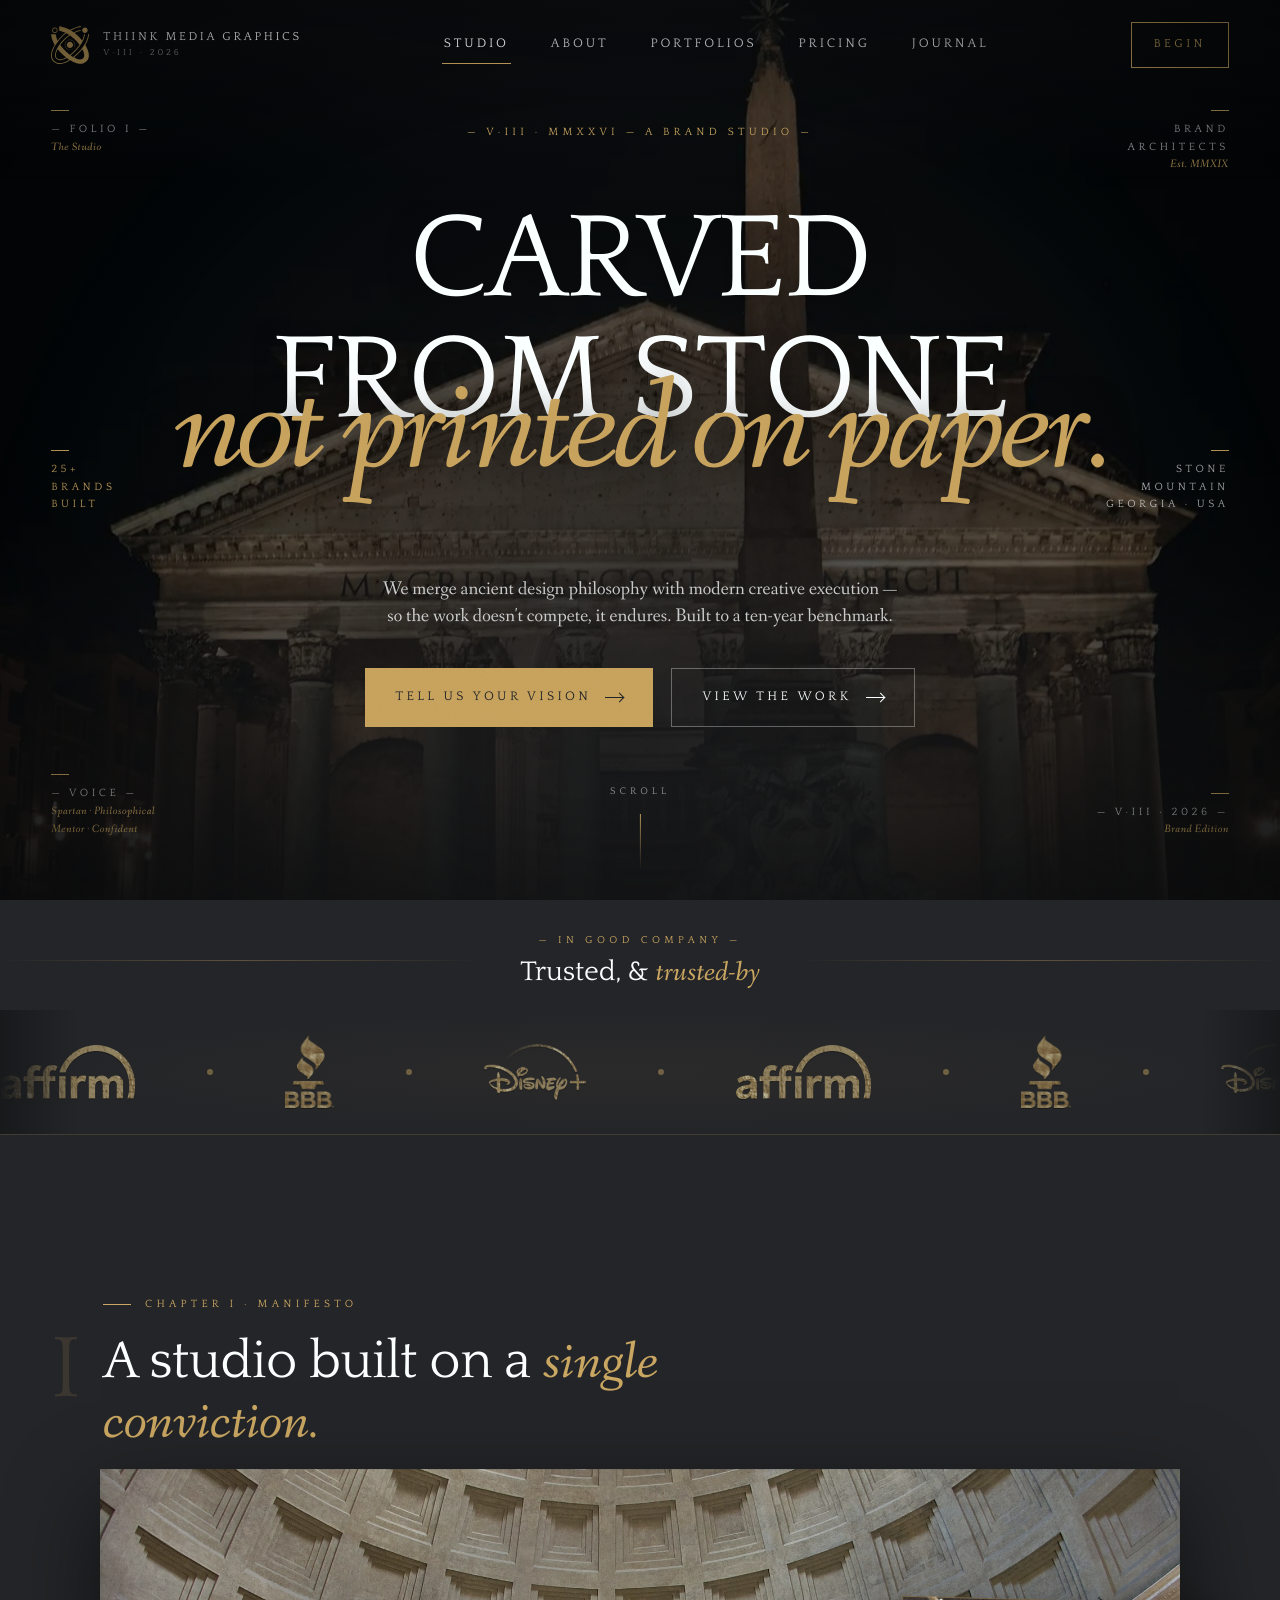
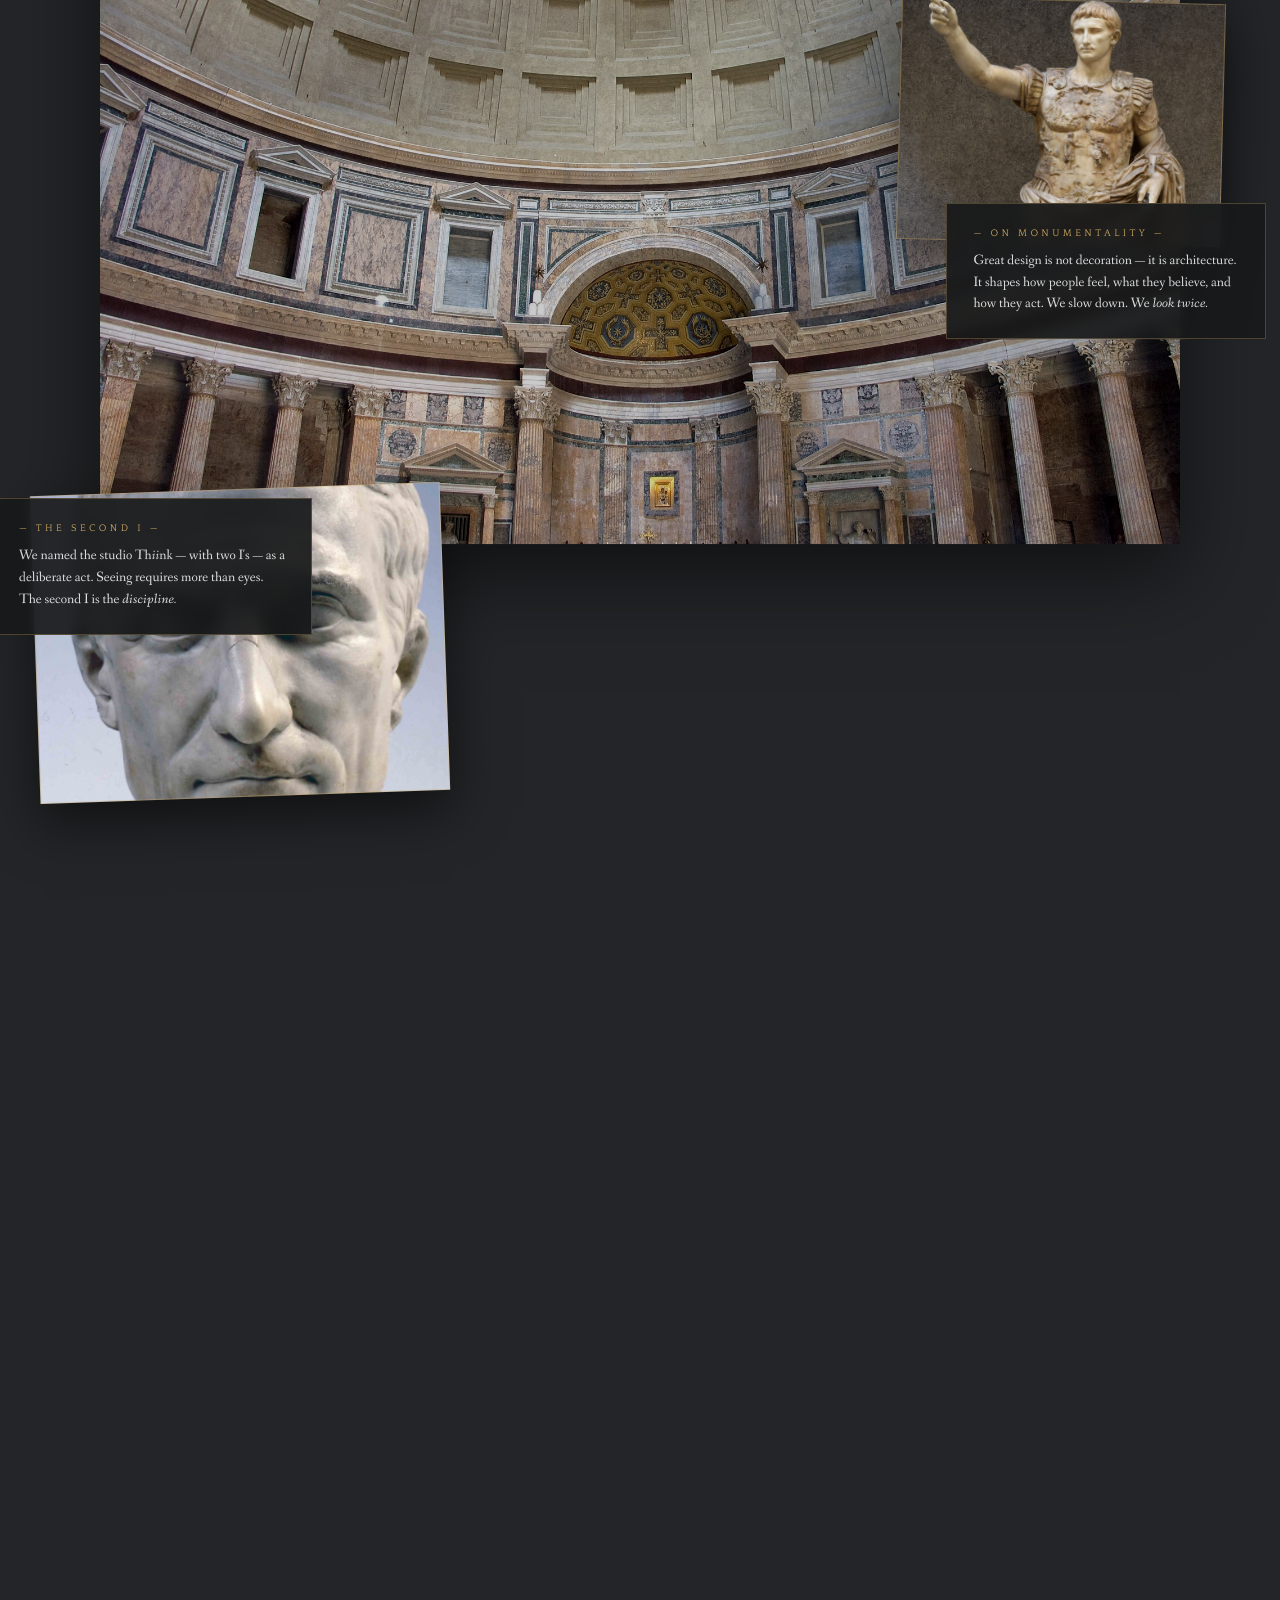
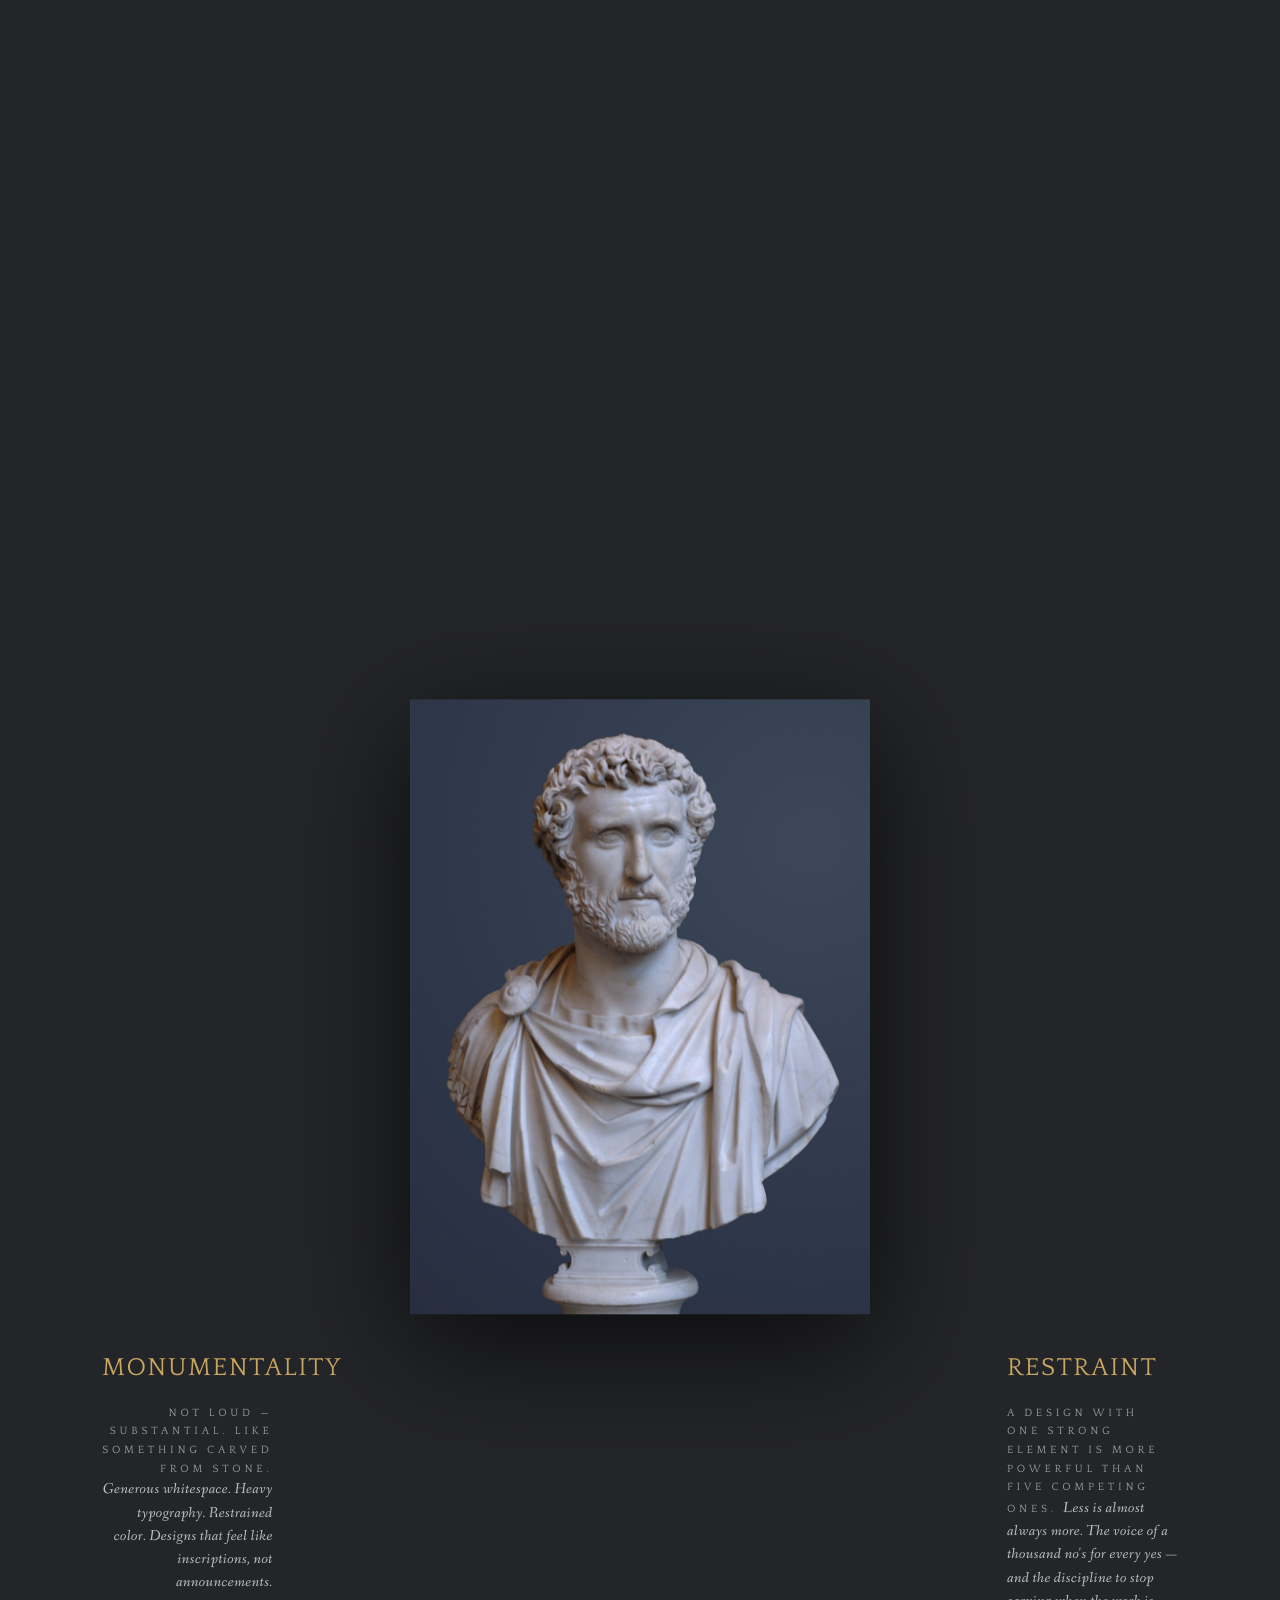
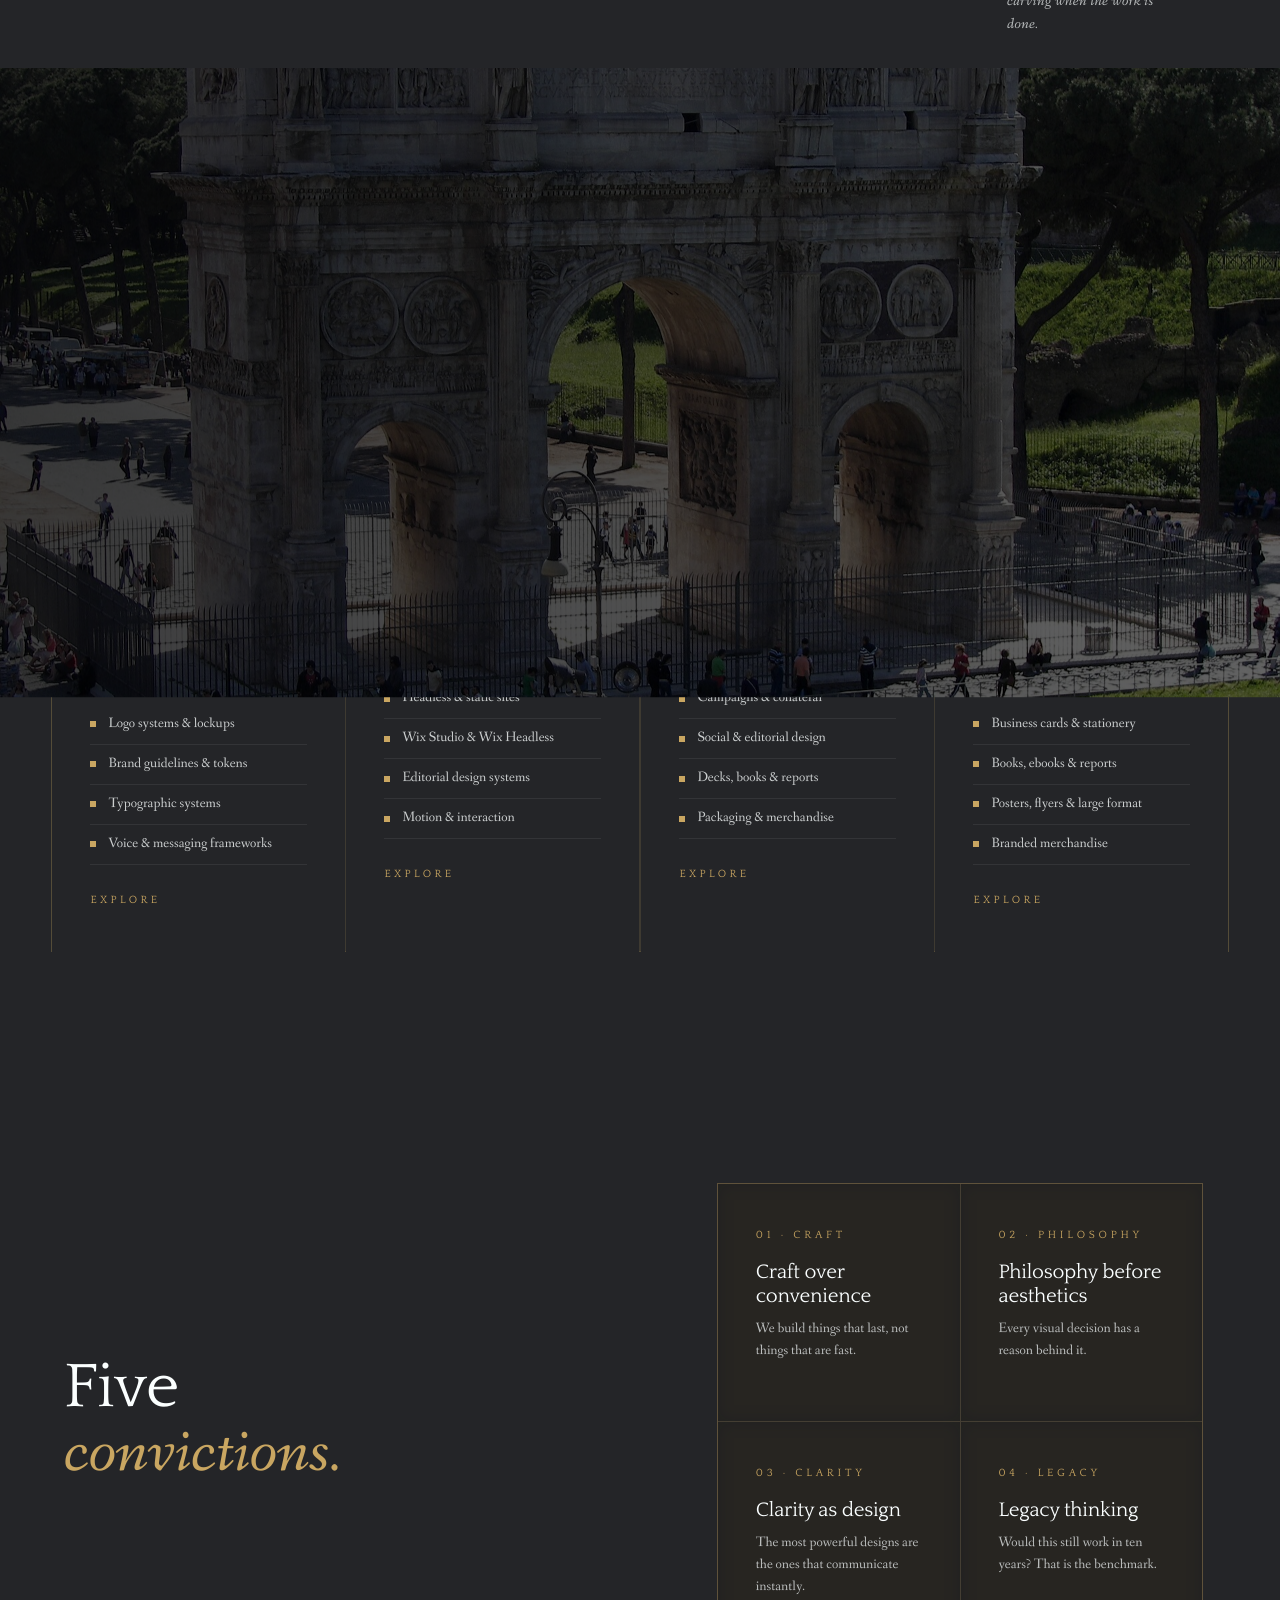
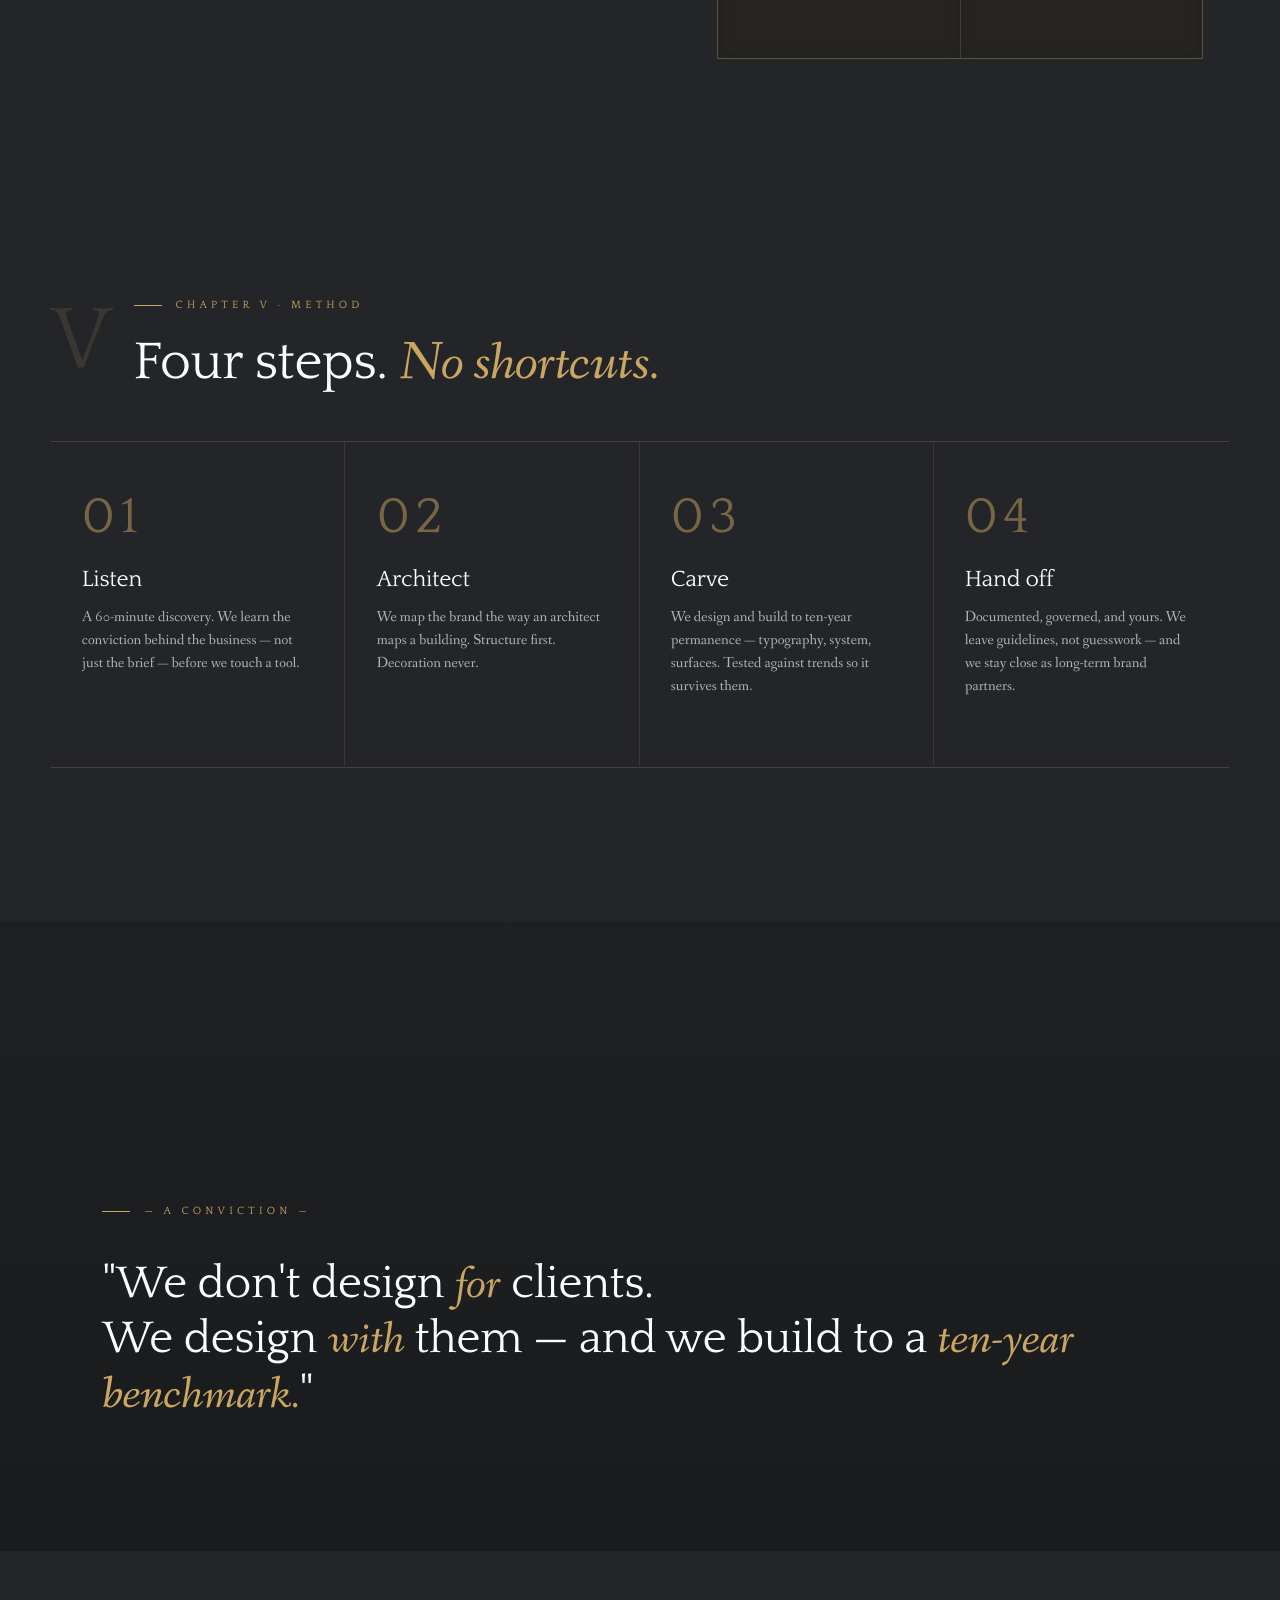
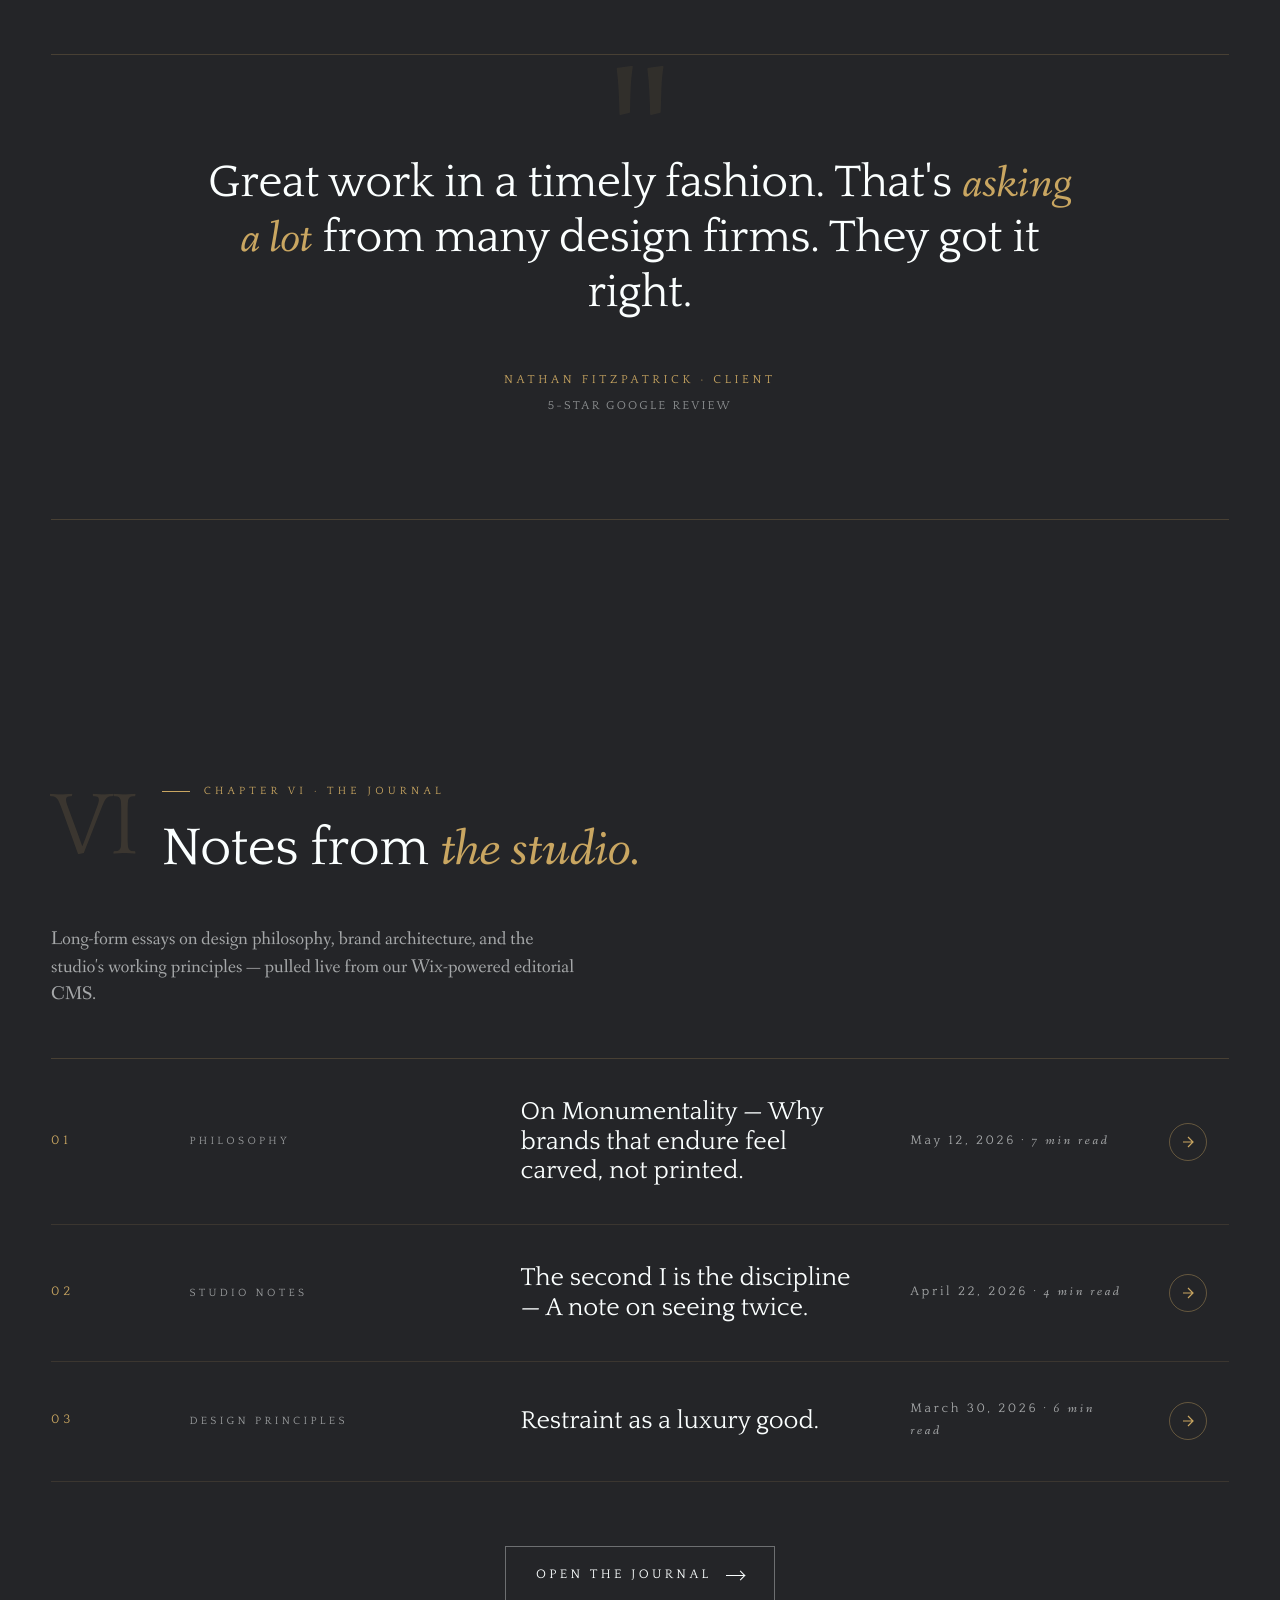
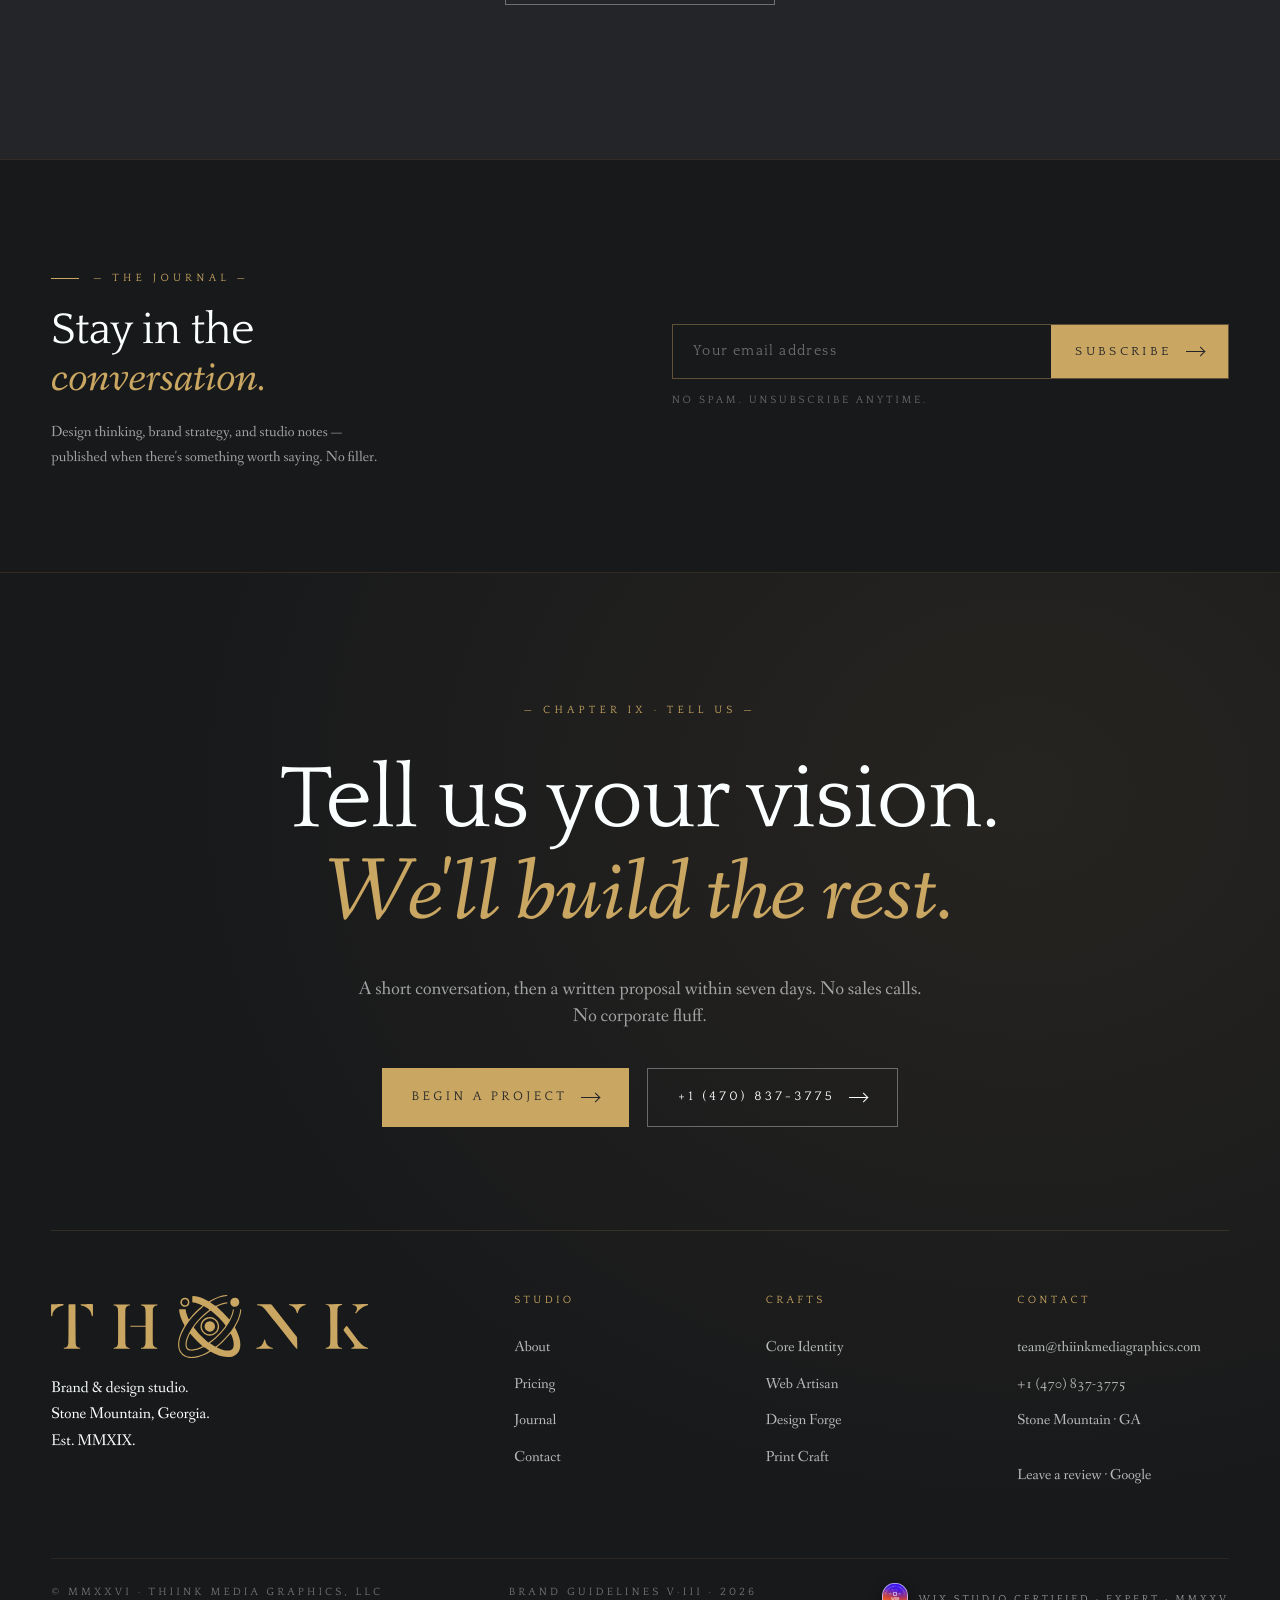
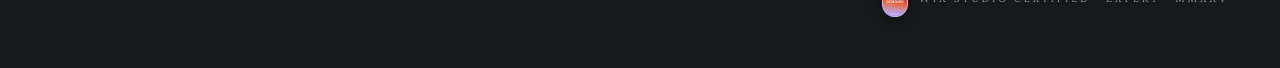
==== commit 550cd9af: "Add 4 service pages and wire all Explore/Crafts links New pages: - core-identity.html (01 · Identity" ====
--- a/index.html
+++ b/index.html
@@ -284,7 +284,7 @@
             <li>Typographic systems</li>
             <li>Voice &amp; messaging frameworks</li>
           </ul>
-          <a href="#" class="svc__more">Explore <span class="arrow"></span></a>
+          <a href="core-identity.html" class="svc__more">Explore <span class="arrow"></span></a>
         </article>
 
         <article class="svc" data-reveal data-reveal-delay="1">
@@ -297,7 +297,7 @@
             <li>Editorial design systems</li>
             <li>Motion &amp; interaction</li>
           </ul>
-          <a href="#" class="svc__more">Explore <span class="arrow"></span></a>
+          <a href="web-artisan.html" class="svc__more">Explore <span class="arrow"></span></a>
         </article>
 
         <article class="svc" data-reveal data-reveal-delay="2">
@@ -310,7 +310,7 @@
             <li>Decks, books &amp; reports</li>
             <li>Packaging &amp; merchandise</li>
           </ul>
-          <a href="#" class="svc__more">Explore <span class="arrow"></span></a>
+          <a href="design-forge.html" class="svc__more">Explore <span class="arrow"></span></a>
         </article>
 
         <article class="svc" data-reveal data-reveal-delay="3">
@@ -323,7 +323,7 @@
             <li>Posters, flyers &amp; large format</li>
             <li>Branded merchandise</li>
           </ul>
-          <a href="#" class="svc__more">Explore <span class="arrow"></span></a>
+          <a href="print-craft.html" class="svc__more">Explore <span class="arrow"></span></a>
         </article>
       </div>
     </div>
@@ -534,10 +534,10 @@
         <div class="foot-col">
           <h4>Crafts</h4>
           <ul>
-            <li><a href="pricing.html#core-identity">Core Identity</a></li>
-            <li><a href="pricing.html#web-artisan">Web Artisan</a></li>
-            <li><a href="pricing.html#design-forge">Design Forge</a></li>
-            <li><a href="pricing.html#print-craft">Print Craft</a></li>
+            <li><a href="core-identity.html">Core Identity</a></li>
+            <li><a href="web-artisan.html">Web Artisan</a></li>
+            <li><a href="design-forge.html">Design Forge</a></li>
+            <li><a href="print-craft.html">Print Craft</a></li>
           </ul>
         </div>
         <div class="foot-col">
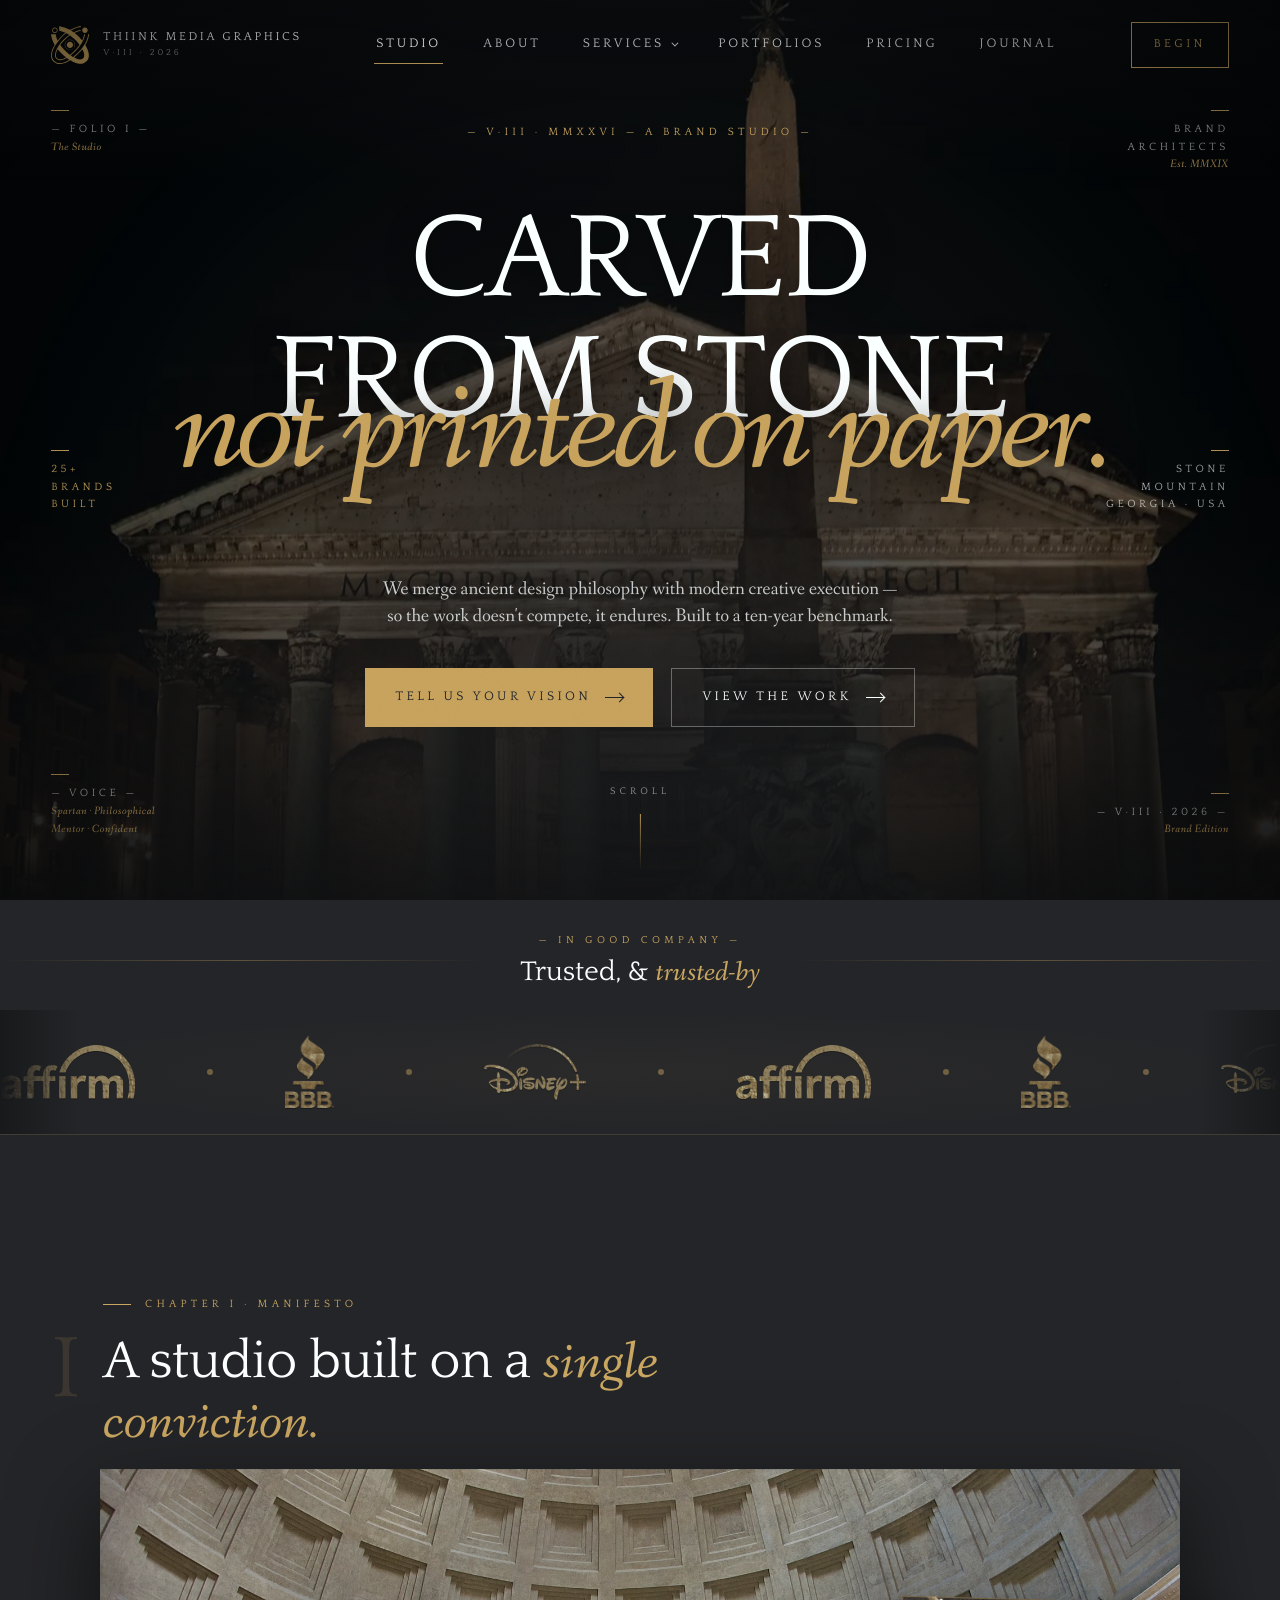
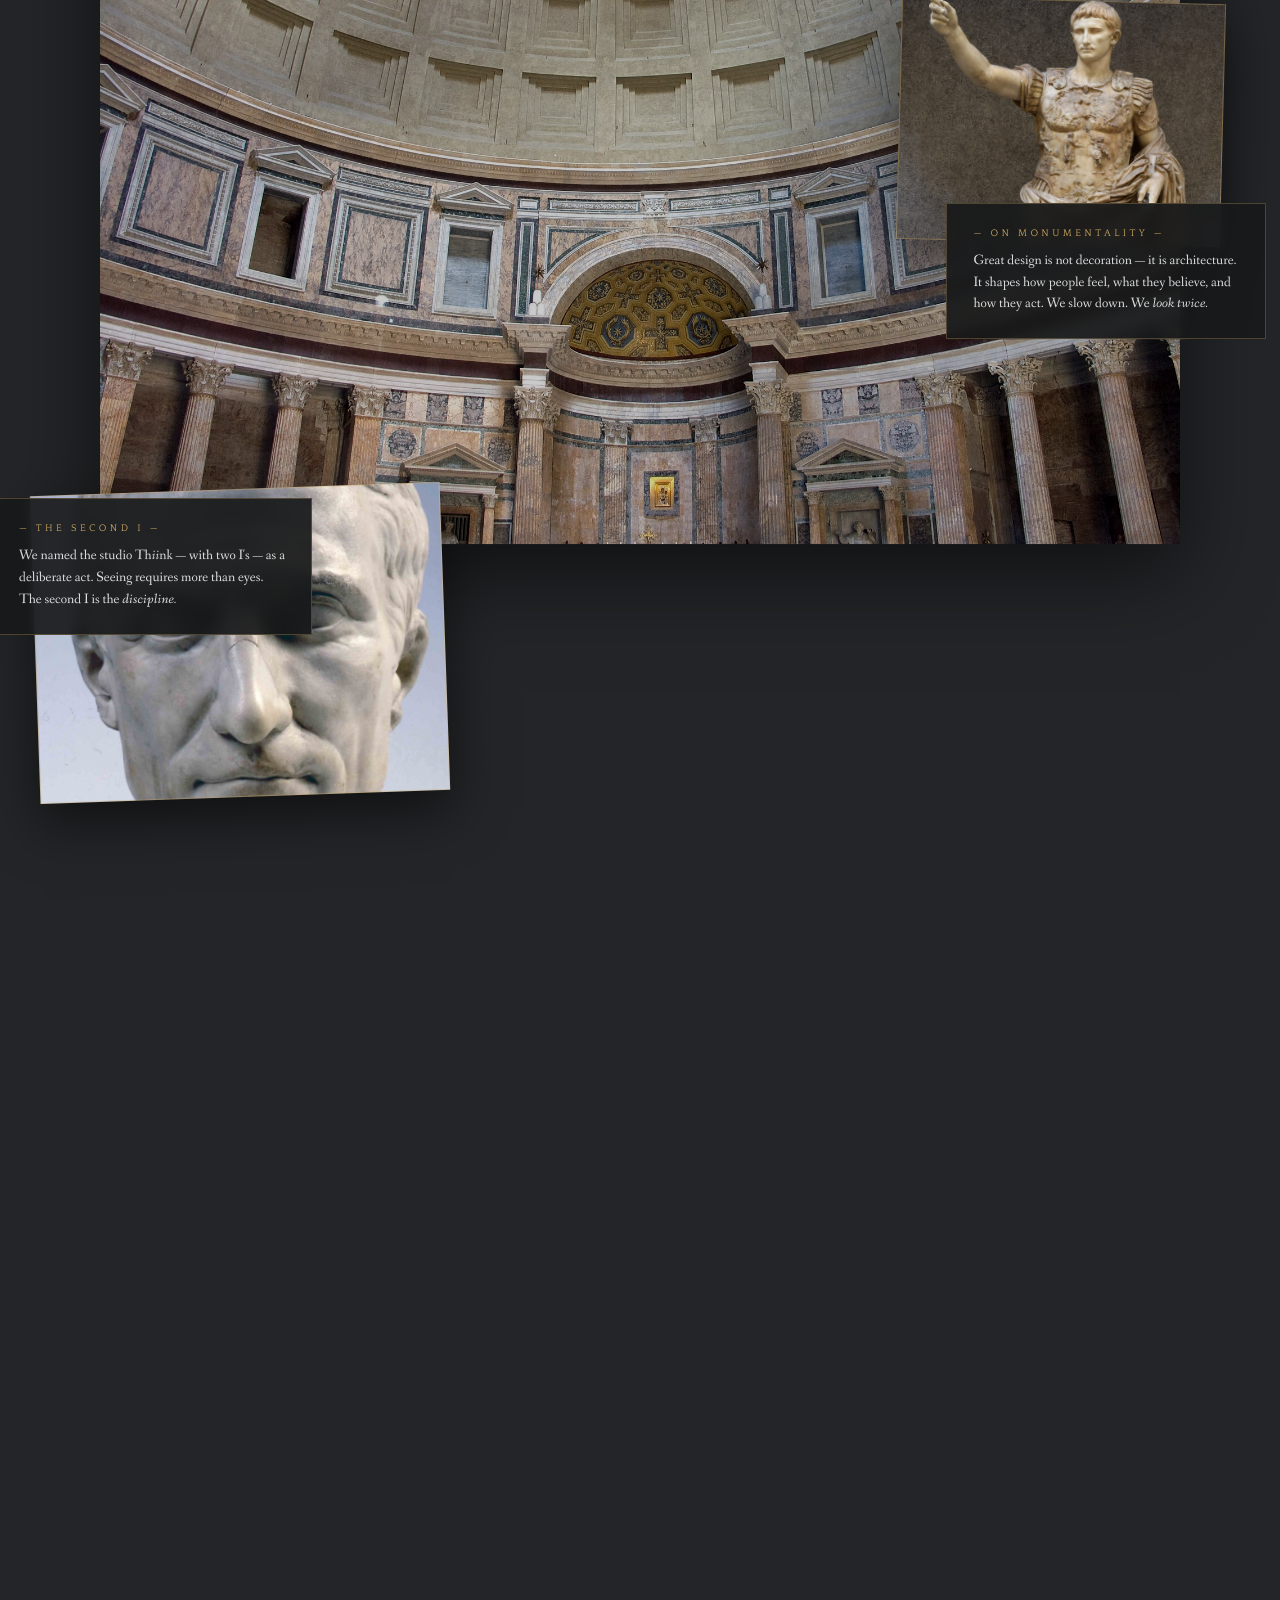
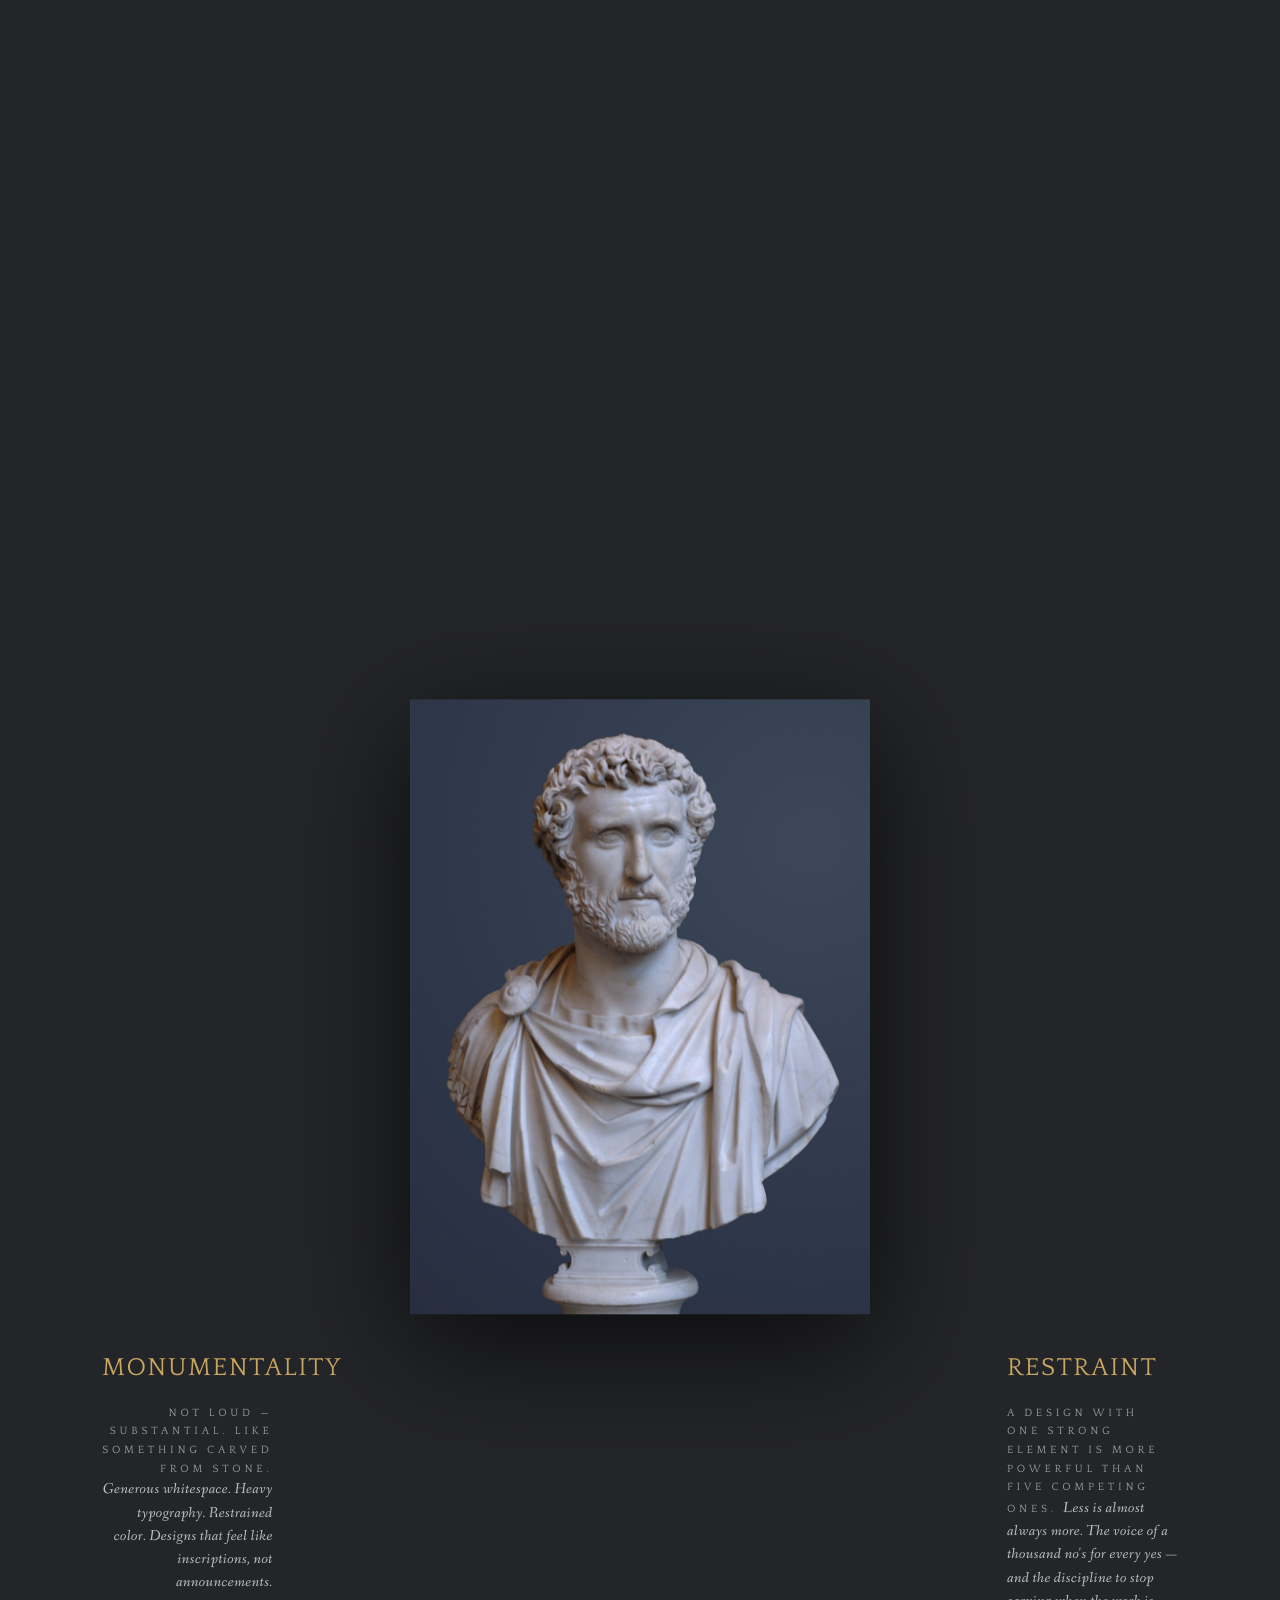
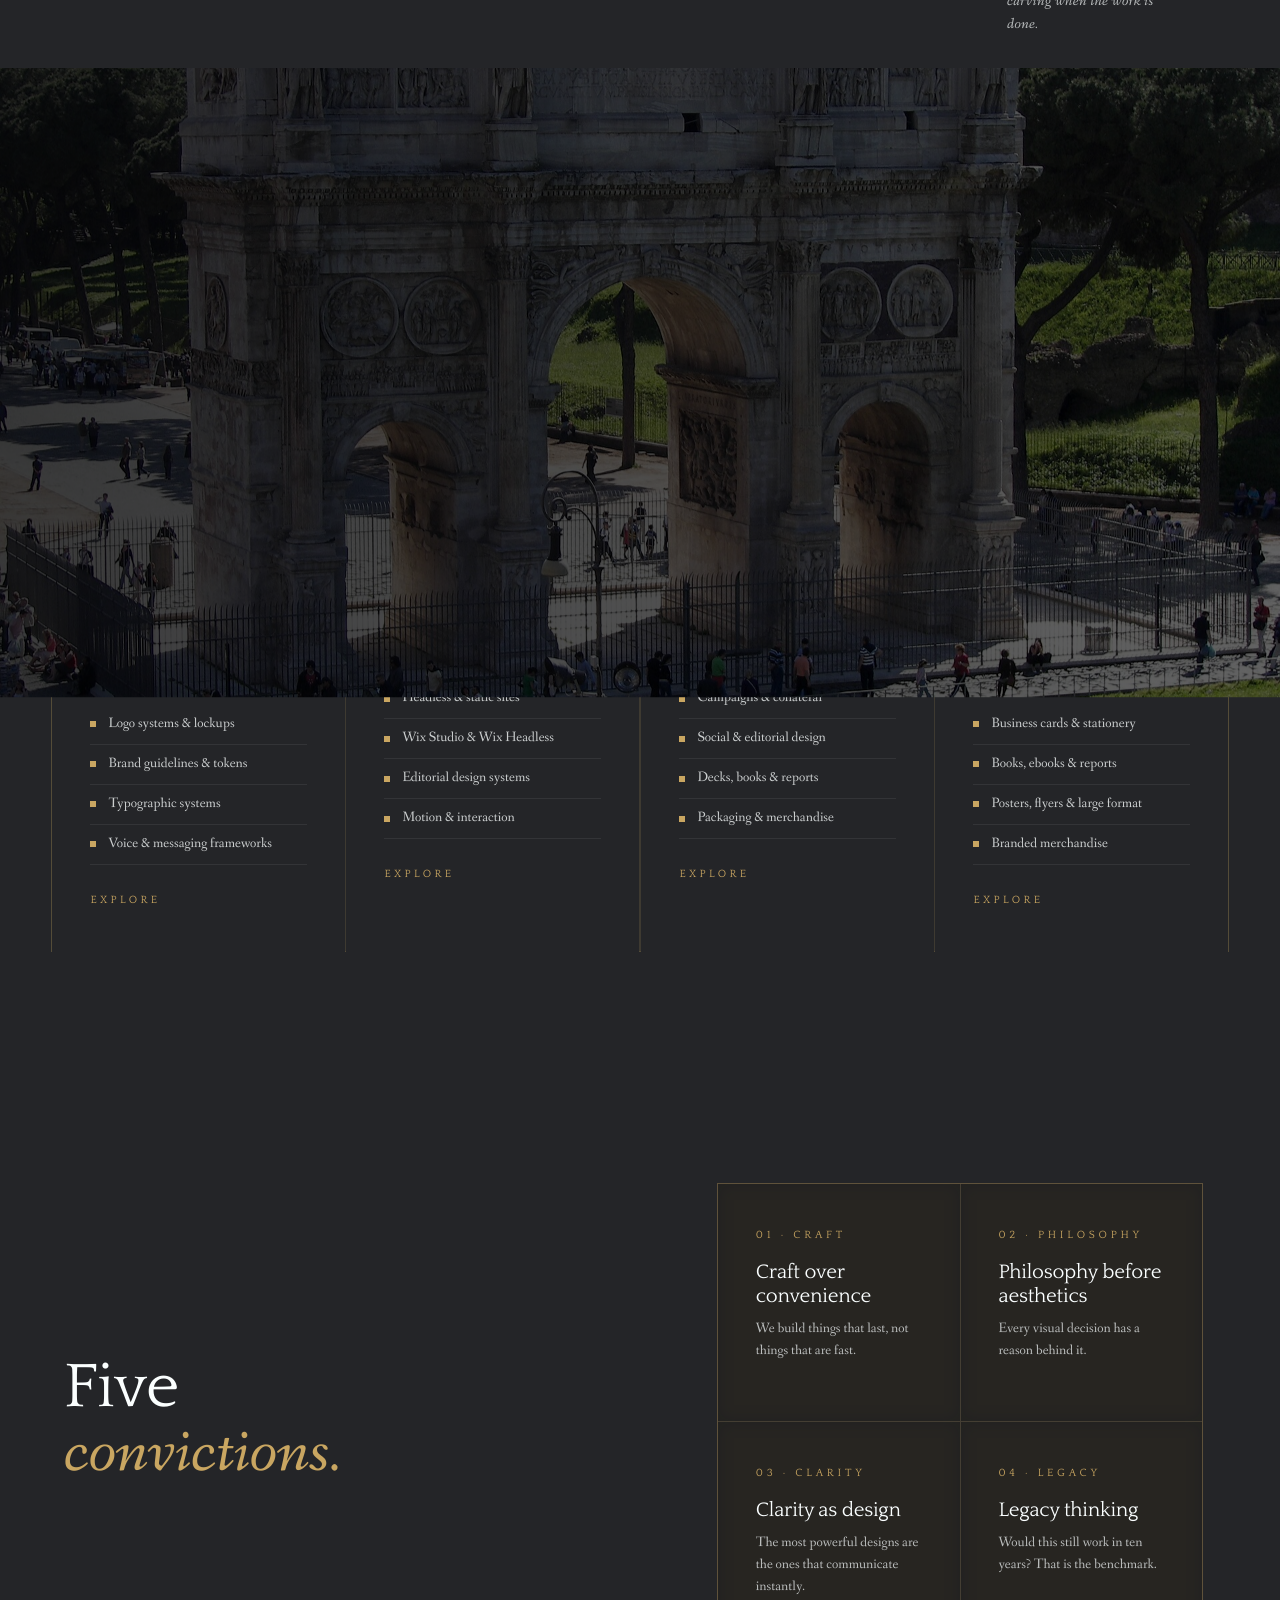
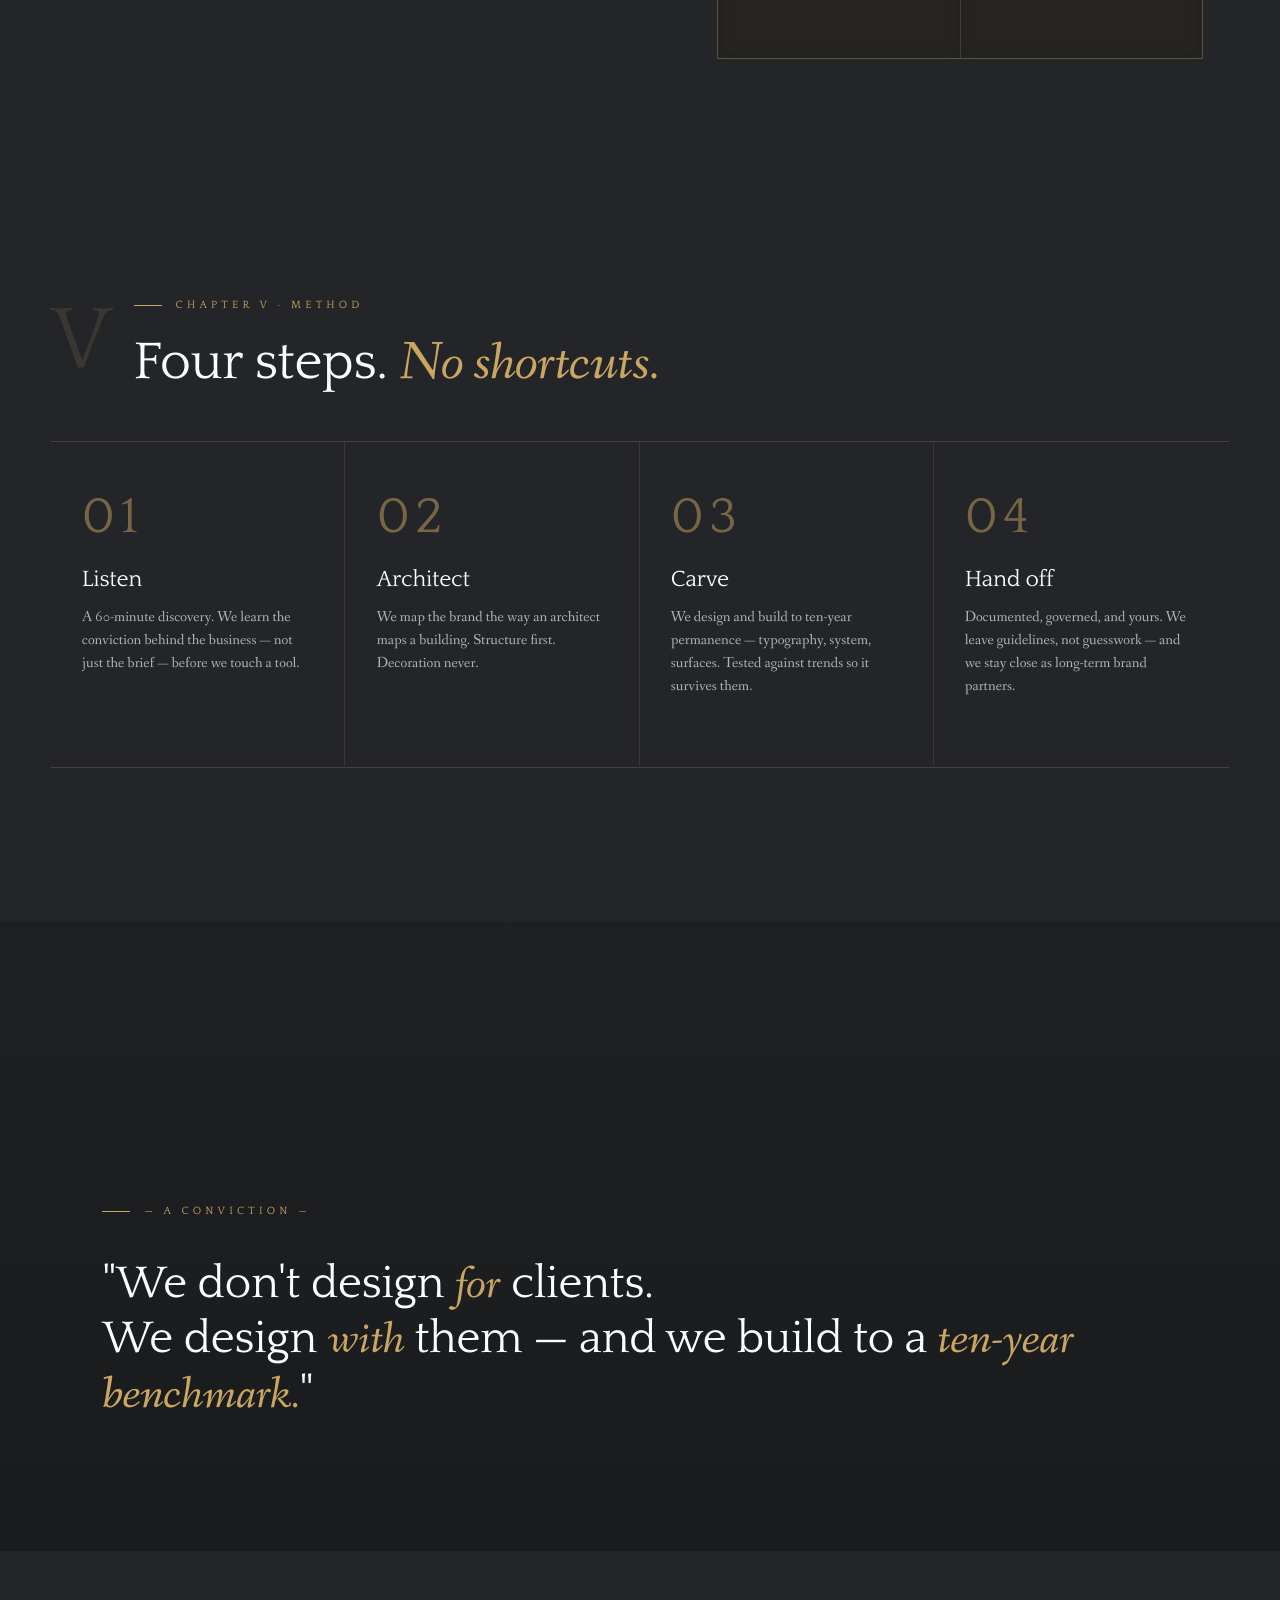
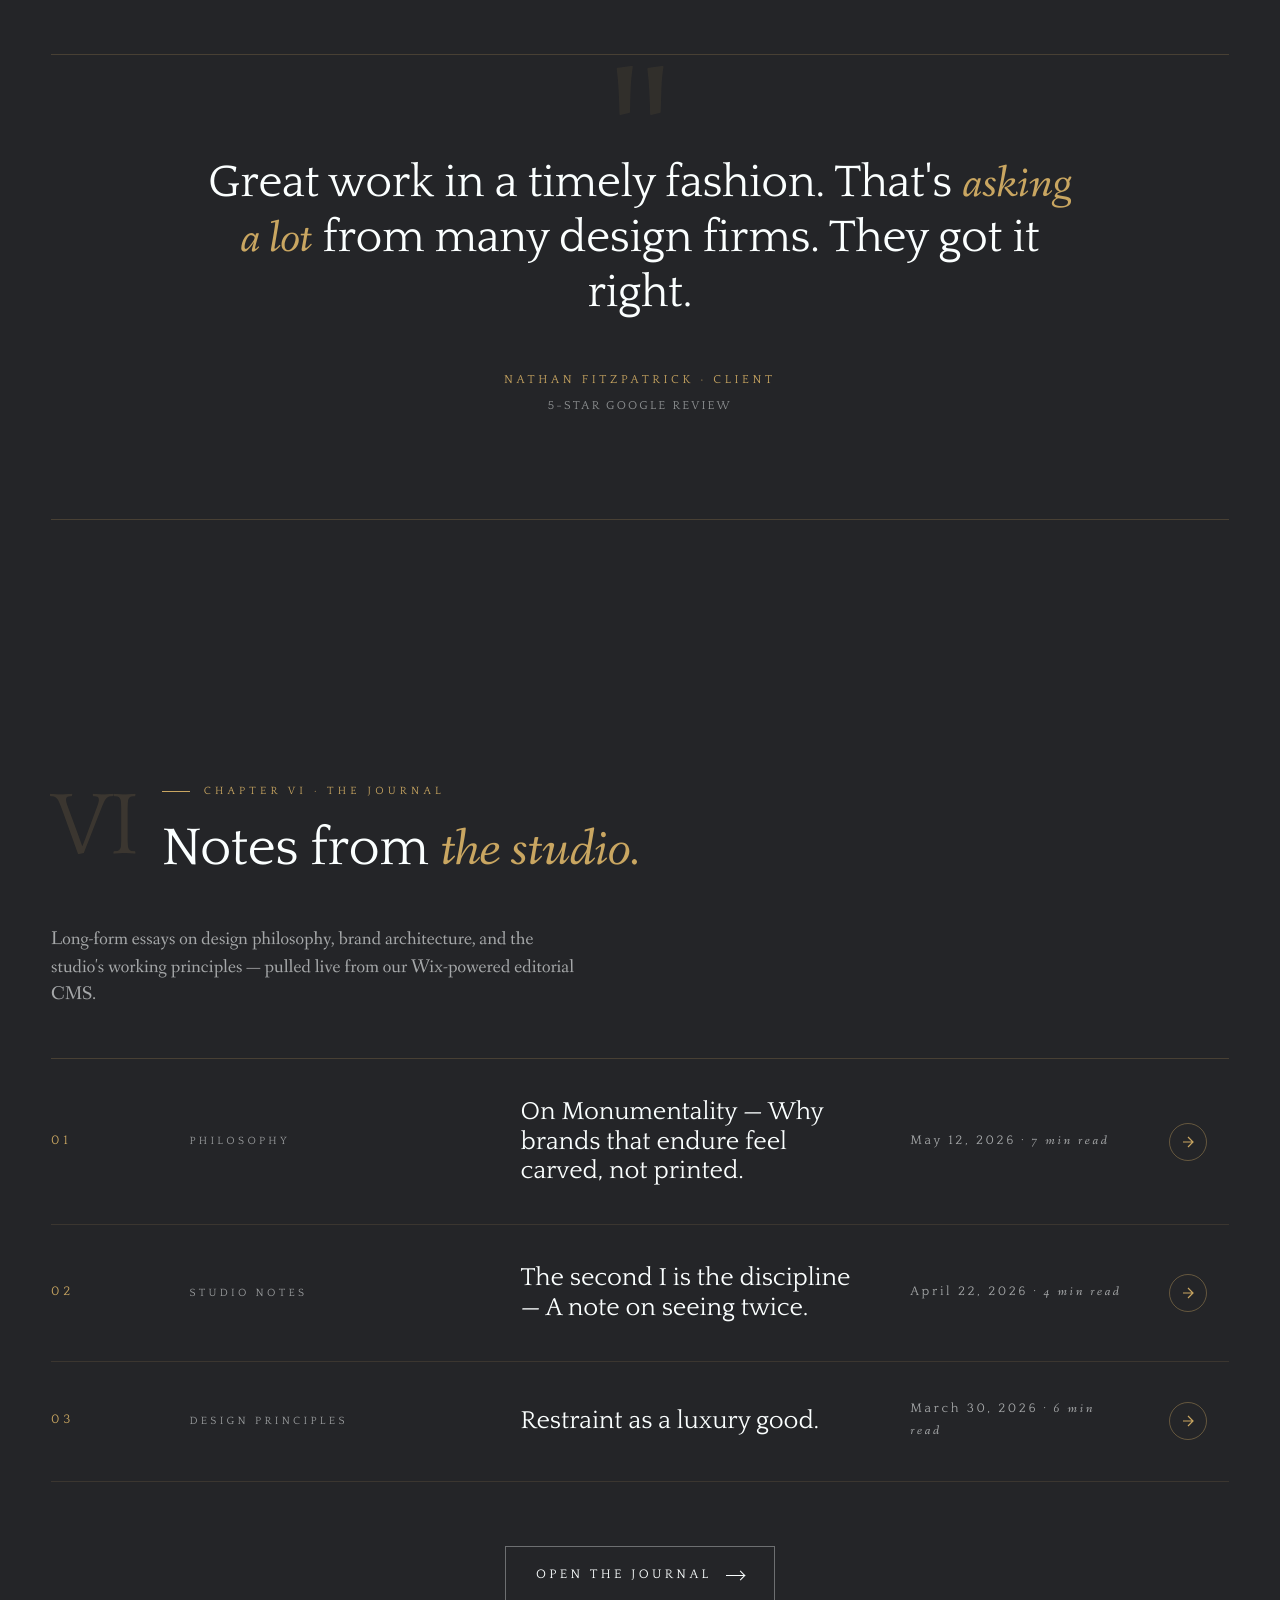
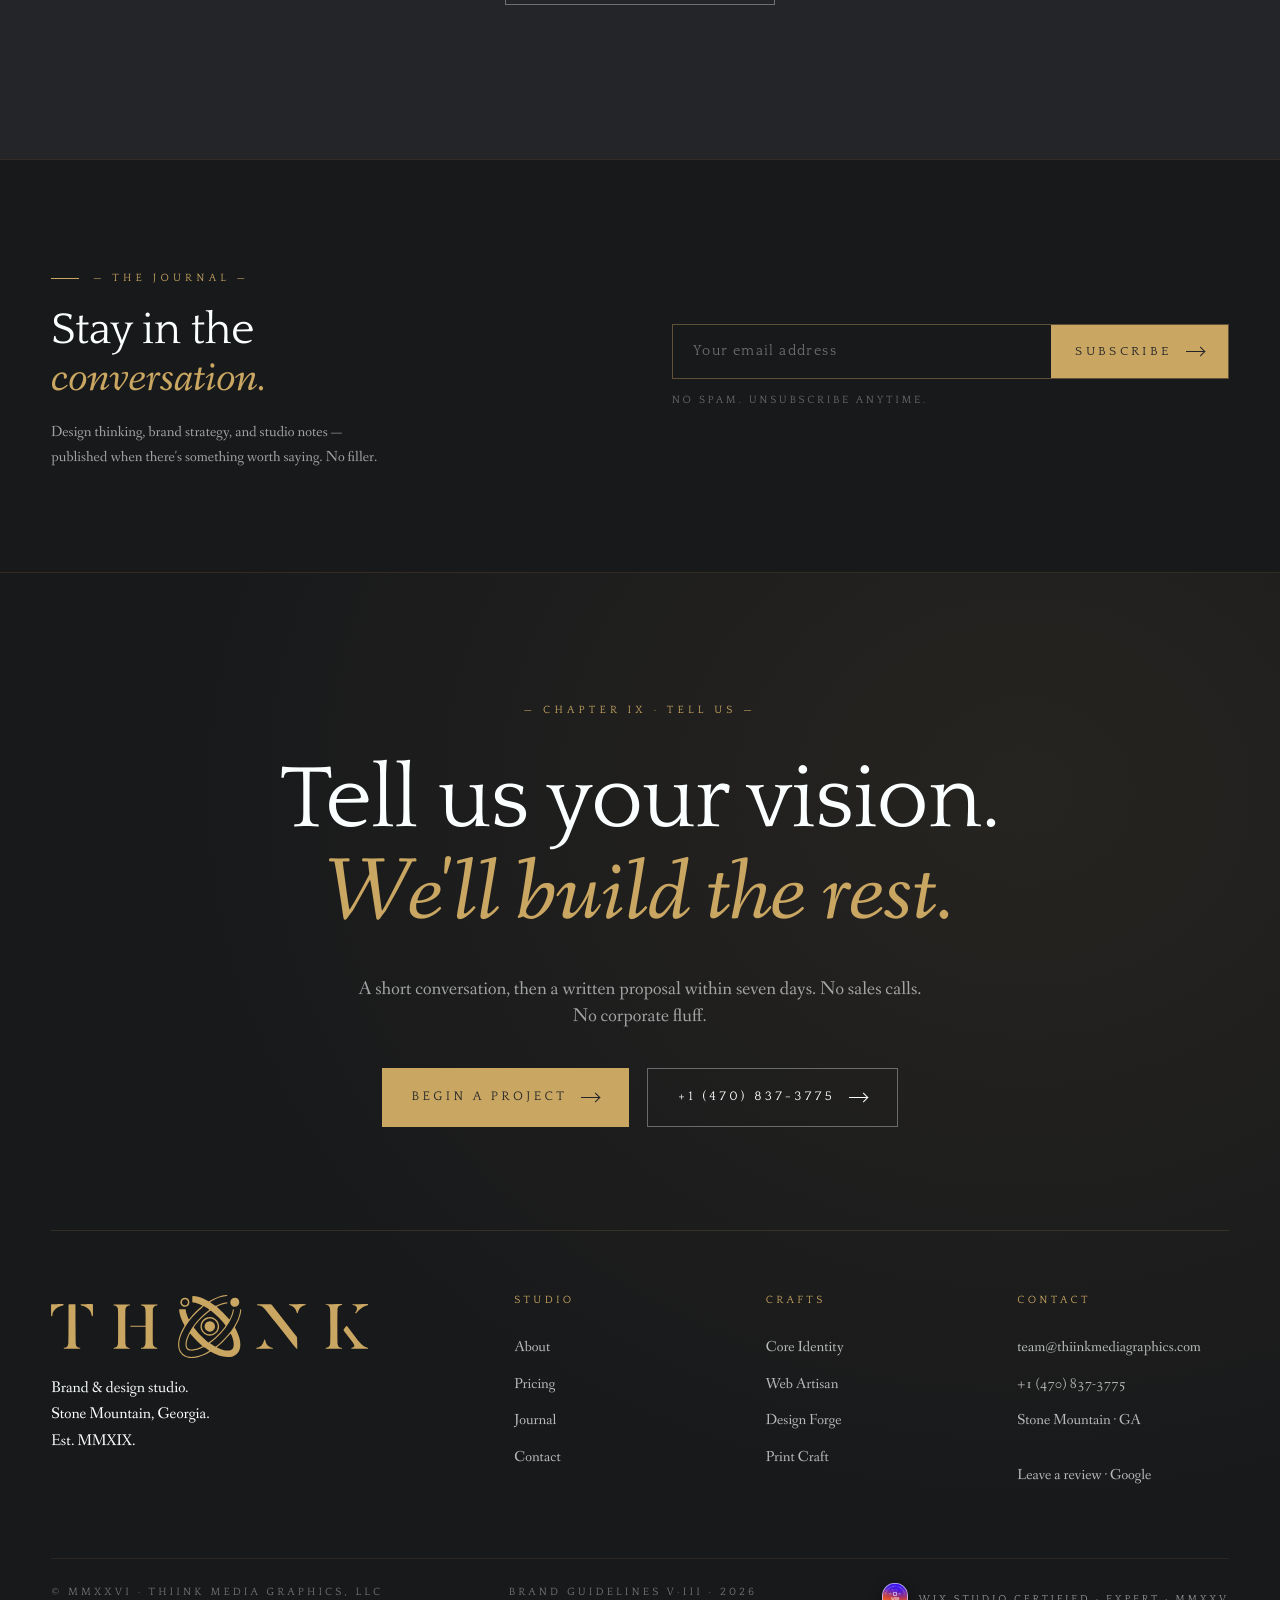
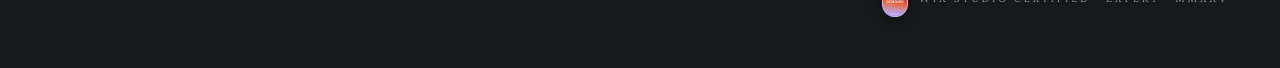
==== commit cf44810f: "Add Services hover dropdown to nav on all pages Adds a four-item Services dropdown (Core Identity, W" ====
--- a/index.html
+++ b/index.html
@@ -59,6 +59,39 @@
     <div class="nav-links">
       <a href="index.html" class="active">Studio</a>
       <a href="about.html">About</a>
+      <div class="nav-drop">
+        <span class="nav-drop__trigger">Services</span>
+        <div class="nav-drop__menu">
+          <a href="core-identity.html" class="nav-drop__item">
+            <span class="nav-drop__num">01</span>
+            <span class="nav-drop__label">
+              <span class="nav-drop__name"><em>Core</em> Identity</span>
+              <span class="nav-drop__sub">Marks · Type · Color · Voice</span>
+            </span>
+          </a>
+          <a href="web-artisan.html" class="nav-drop__item">
+            <span class="nav-drop__num">02</span>
+            <span class="nav-drop__label">
+              <span class="nav-drop__name"><em>Web</em> Artisan</span>
+              <span class="nav-drop__sub">Editorial sites &amp; builds</span>
+            </span>
+          </a>
+          <a href="design-forge.html" class="nav-drop__item">
+            <span class="nav-drop__num">03</span>
+            <span class="nav-drop__label">
+              <span class="nav-drop__name"><em>Design</em> Forge</span>
+              <span class="nav-drop__sub">Campaigns · Graphics · Decks</span>
+            </span>
+          </a>
+          <a href="print-craft.html" class="nav-drop__item">
+            <span class="nav-drop__num">04</span>
+            <span class="nav-drop__label">
+              <span class="nav-drop__name"><em>Print</em> Craft</span>
+              <span class="nav-drop__sub">Production &amp; merchandise</span>
+            </span>
+          </a>
+        </div>
+      </div>
       <a href="portfolio.html">Portfolios</a>
       <a href="pricing.html">Pricing</a>
       <a href="news.html">Journal</a>
--- a/assets/brand.css
+++ b/assets/brand.css
@@ -241,6 +241,124 @@
   .nav-cta { padding: 10px 16px; font-size: 10.5px; }
 }
 
+/* Nav dropdown — Services */
+.nav-drop {
+  position: relative;
+}
+.nav-drop__trigger {
+  position: relative;
+  padding: 6px 2px;
+  color: rgba(251,255,255,.82);
+  transition: color .3s ease;
+  cursor: default;
+  display: inline-flex;
+  align-items: center;
+  gap: 7px;
+  font-family: var(--font-display);
+  font-size: 13px;
+  letter-spacing: 0.22em;
+  text-transform: uppercase;
+}
+.nav-drop__trigger::after {
+  content: '';
+  display: inline-block;
+  width: 5px; height: 5px;
+  border-right: 1px solid currentColor;
+  border-bottom: 1px solid currentColor;
+  transform: rotate(45deg) translateY(-2px);
+  transition: transform .3s var(--ease-out);
+  flex-shrink: 0;
+}
+.nav-drop:hover .nav-drop__trigger { color: var(--heart-of-ice); }
+.nav-drop:hover .nav-drop__trigger::after {
+  transform: rotate(-135deg) translateY(2px);
+}
+.nav-drop__menu {
+  position: absolute;
+  top: calc(100% + 18px);
+  left: 50%;
+  transform: translateX(-50%) translateY(-10px);
+  background: rgba(18,19,21,.97);
+  backdrop-filter: blur(22px) saturate(1.3);
+  -webkit-backdrop-filter: blur(22px) saturate(1.3);
+  border: 1px solid rgba(201,166,97,.22);
+  min-width: 300px;
+  opacity: 0;
+  visibility: hidden;
+  transition: opacity .28s var(--ease-out), transform .28s var(--ease-out), visibility .28s;
+  z-index: 300;
+  pointer-events: none;
+}
+.nav-drop:hover .nav-drop__menu {
+  opacity: 1;
+  visibility: visible;
+  transform: translateX(-50%) translateY(0);
+  pointer-events: all;
+}
+.nav-drop__item {
+  display: flex;
+  align-items: center;
+  gap: 18px;
+  padding: 16px 22px;
+  border-bottom: 1px solid rgba(201,166,97,.1);
+  transition: background .25s var(--ease-out);
+  color: var(--heart-of-ice);
+  text-decoration: none;
+}
+.nav-drop__item:last-child { border-bottom: 0; }
+.nav-drop__item:hover { background: rgba(201,166,97,.07); }
+.nav-drop__num {
+  font-family: var(--font-display);
+  font-size: 10px;
+  letter-spacing: 0.34em;
+  color: var(--gold);
+  flex-shrink: 0;
+  width: 18px;
+}
+.nav-drop__label { display: flex; flex-direction: column; gap: 4px; }
+.nav-drop__name {
+  font-family: var(--font-display);
+  font-size: 13px;
+  letter-spacing: 0.16em;
+  text-transform: uppercase;
+  color: var(--heart-of-ice);
+  line-height: 1;
+}
+.nav-drop__name em {
+  color: var(--gold);
+  font-style: italic;
+  font-family: var(--font-body);
+  text-transform: none;
+  letter-spacing: 0.02em;
+}
+.nav-drop__sub {
+  font-family: var(--font-display);
+  font-size: 10px;
+  letter-spacing: 0.22em;
+  color: rgba(251,255,255,.4);
+  text-transform: uppercase;
+}
+/* Mobile: flatten dropdown into nav-links flow */
+@media (max-width: 880px) {
+  .nav-drop__menu {
+    position: static;
+    opacity: 1;
+    visibility: visible;
+    transform: none;
+    background: transparent;
+    backdrop-filter: none;
+    border: none;
+    border-left: 1px solid rgba(201,166,97,.2);
+    min-width: 0;
+    pointer-events: all;
+    margin-left: 12px;
+    display: none;
+  }
+  .nav-drop__trigger::after { display: none; }
+  .nav-drop__item { padding: 10px 14px; }
+  .nav-drop__sub { display: none; }
+}
+
 /* ---------- 6. Buttons / Links ---------- */
 .btn {
   display: inline-flex; align-items: center; gap: 14px;
@@ -591,6 +709,7 @@
   content: ''; position: absolute; inset: 0;
   background: radial-gradient(circle at 20% 0%, rgba(201,166,97,.18) 0%, transparent 60%);
   opacity: 0; transition: opacity .6s var(--ease-out);
+  pointer-events: none;
 }
 .svc:hover::before { opacity: 1; }
 .svc:hover { background: var(--shark-black-deep); }
@@ -732,6 +851,8 @@
 }
 .testimonial__cite {
   margin-top: 32px;
+  margin-inline: auto;
+  text-align: center;
   font-family: var(--font-display);
   font-size: 12px;
   letter-spacing: 0.3em;
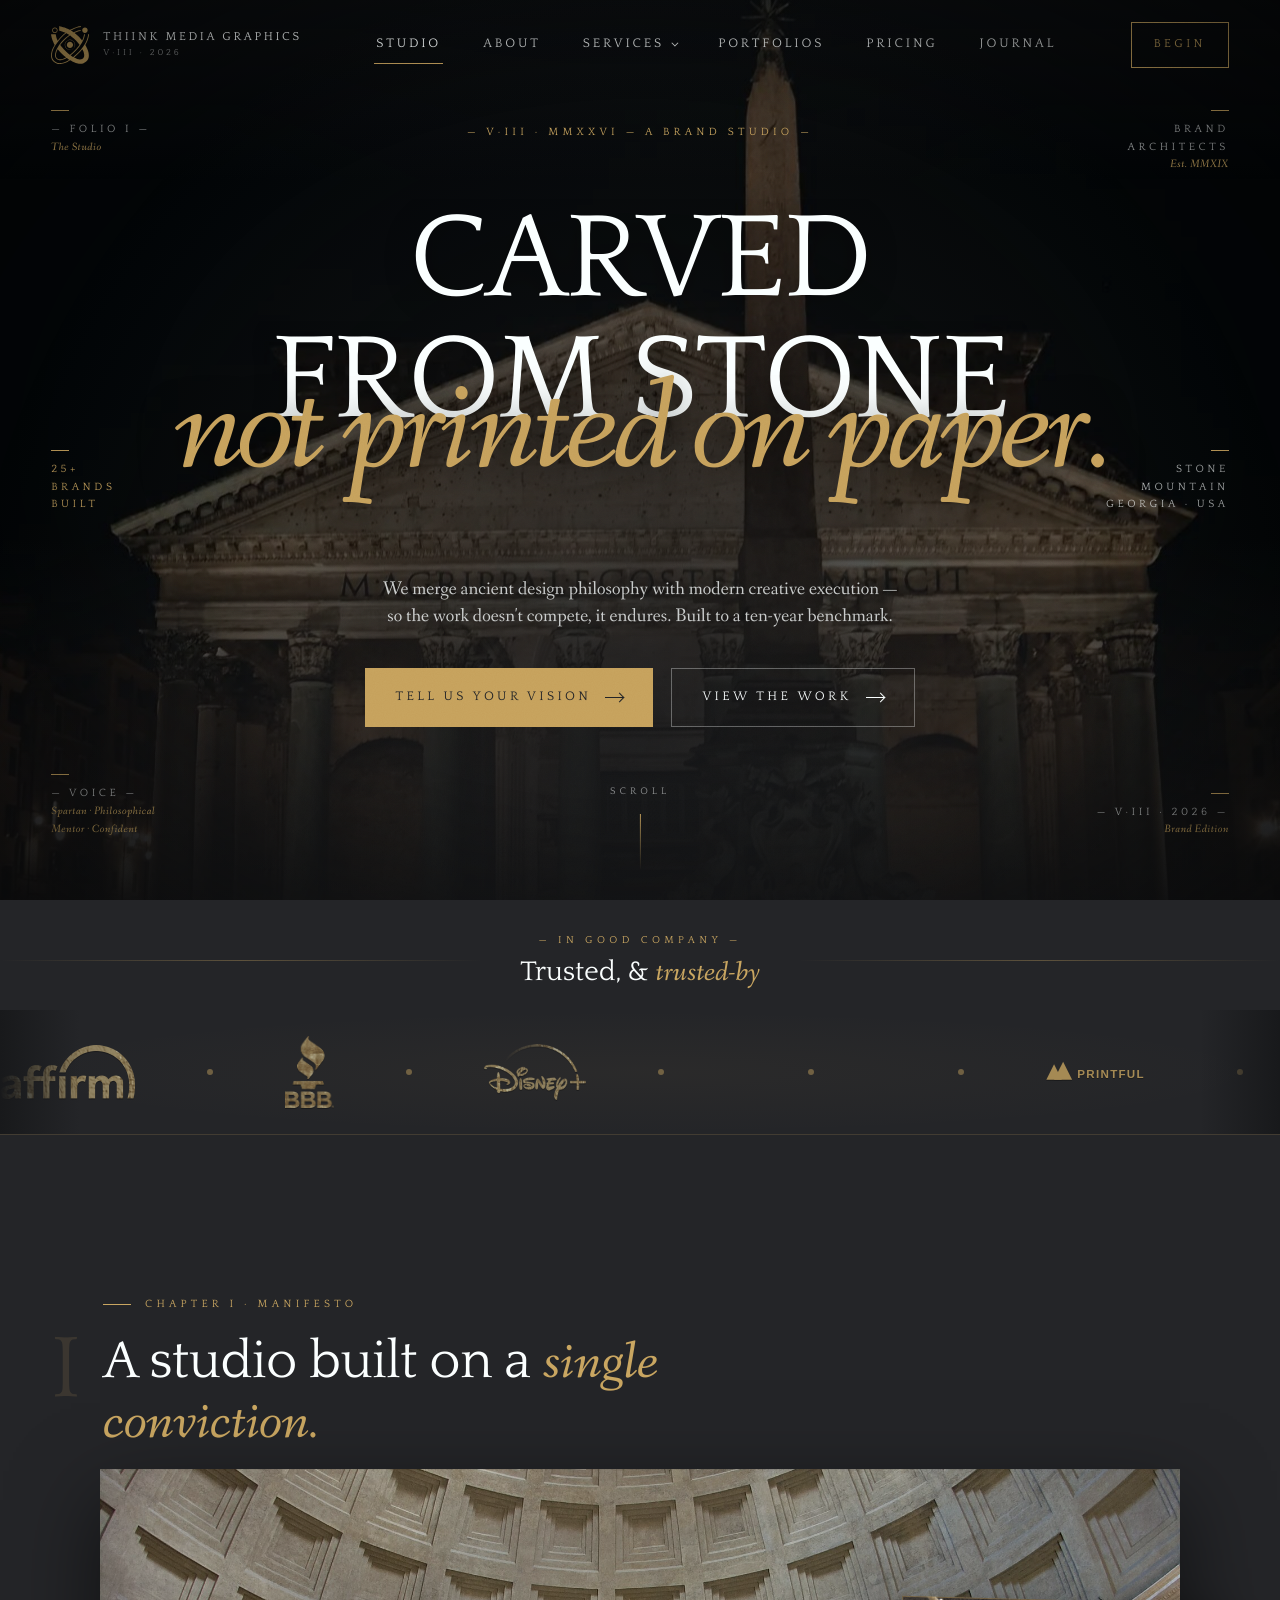
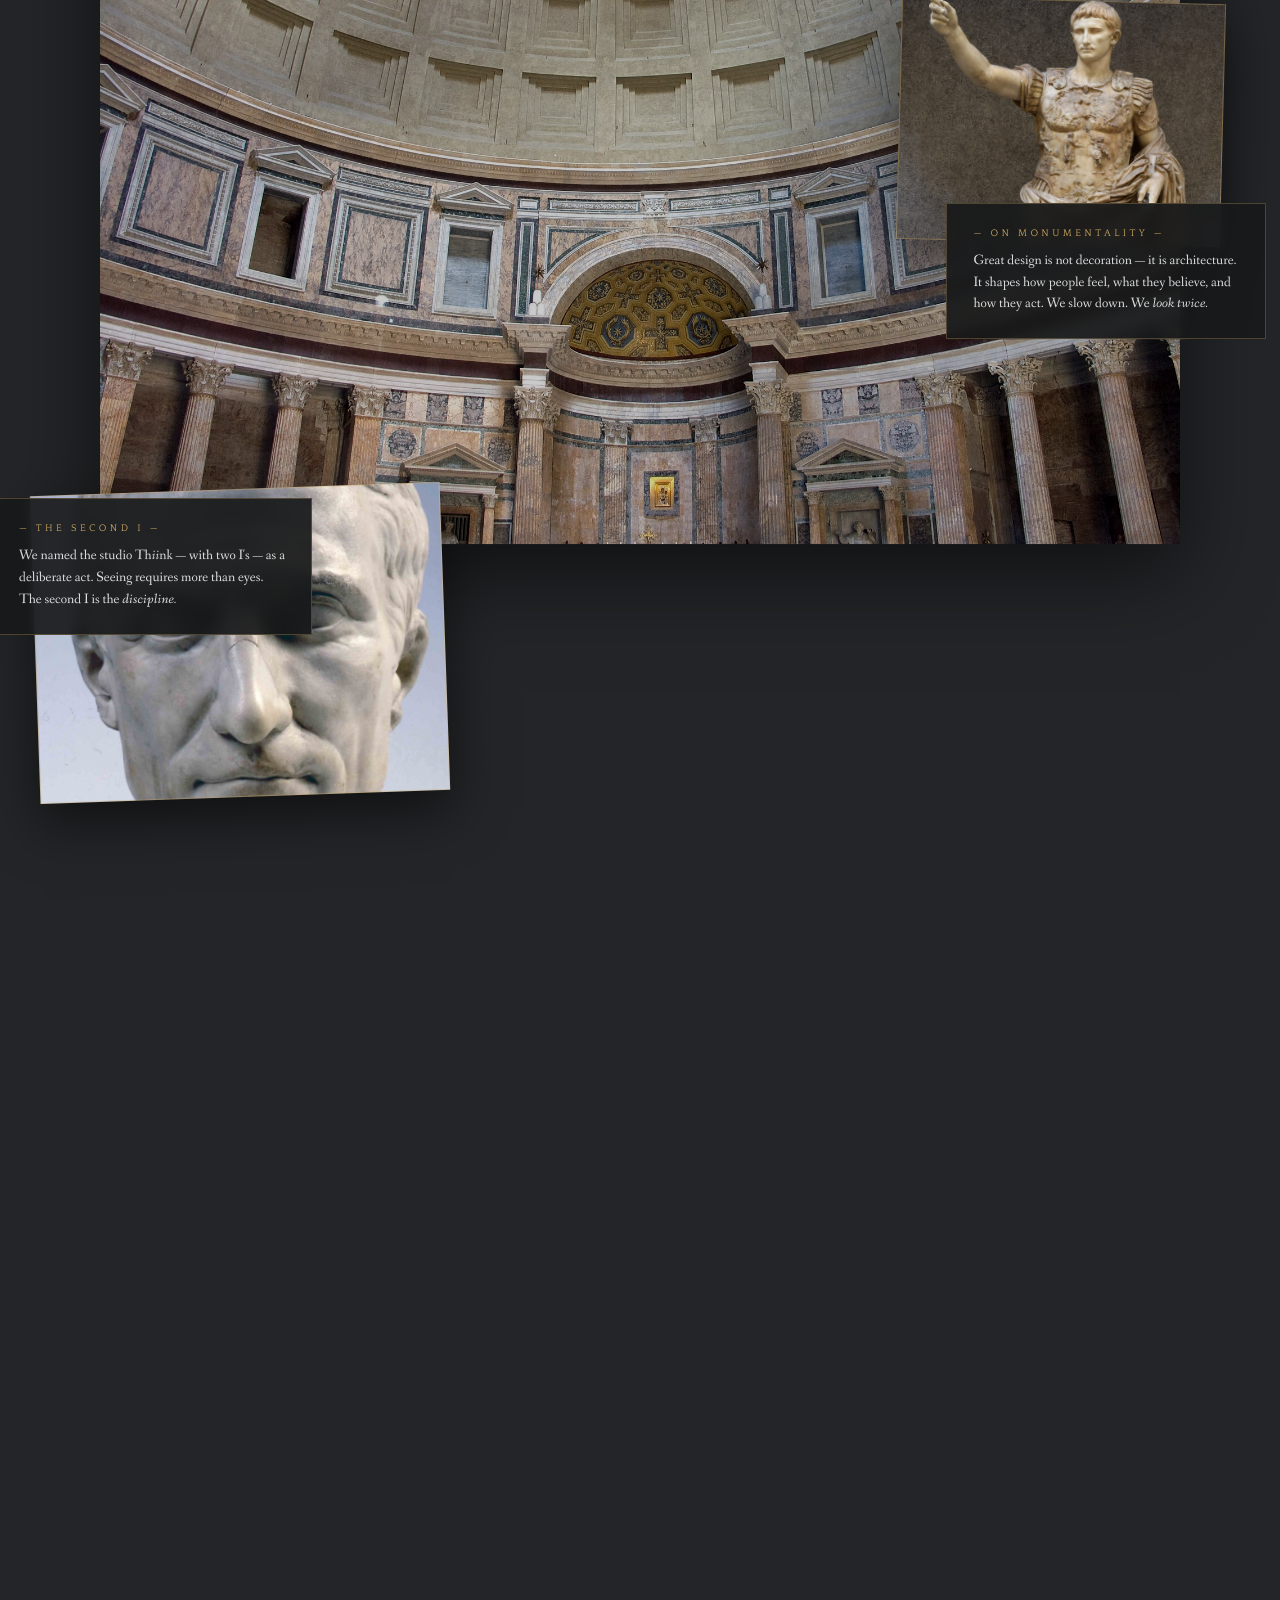
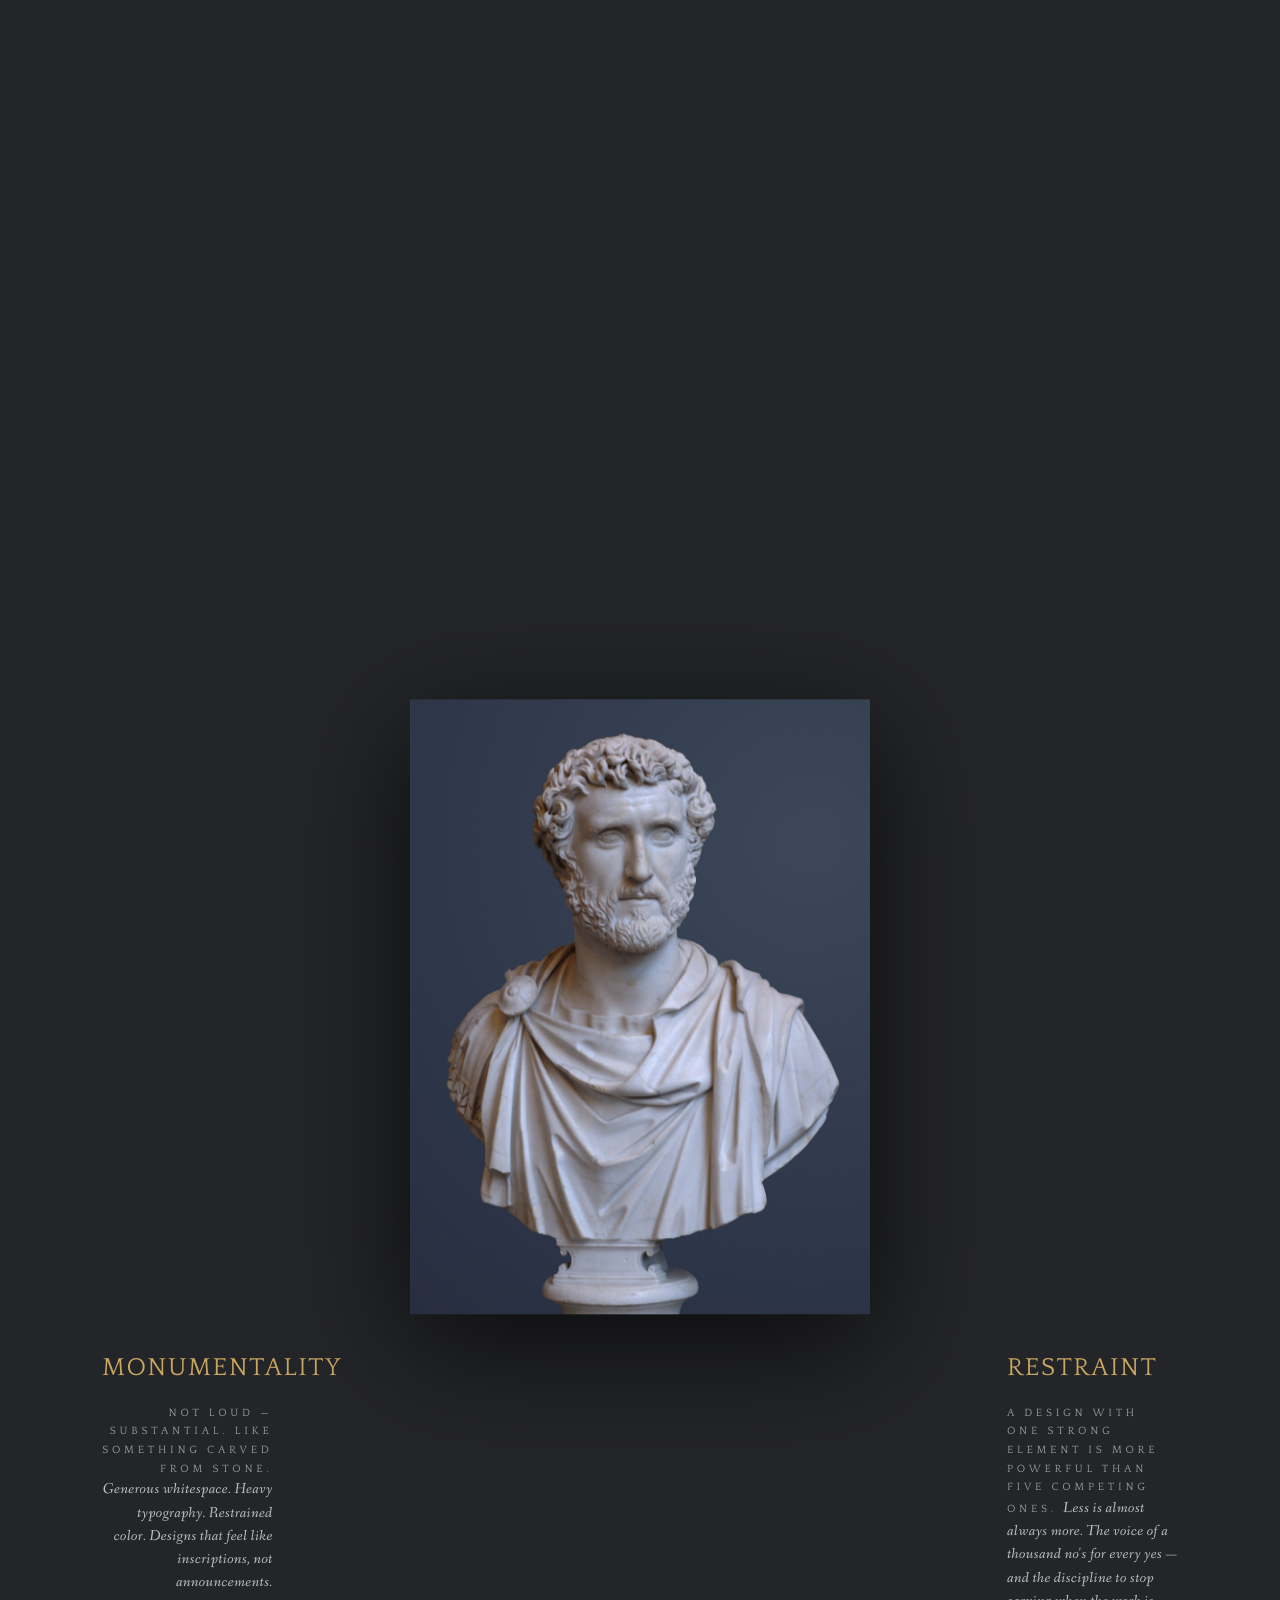
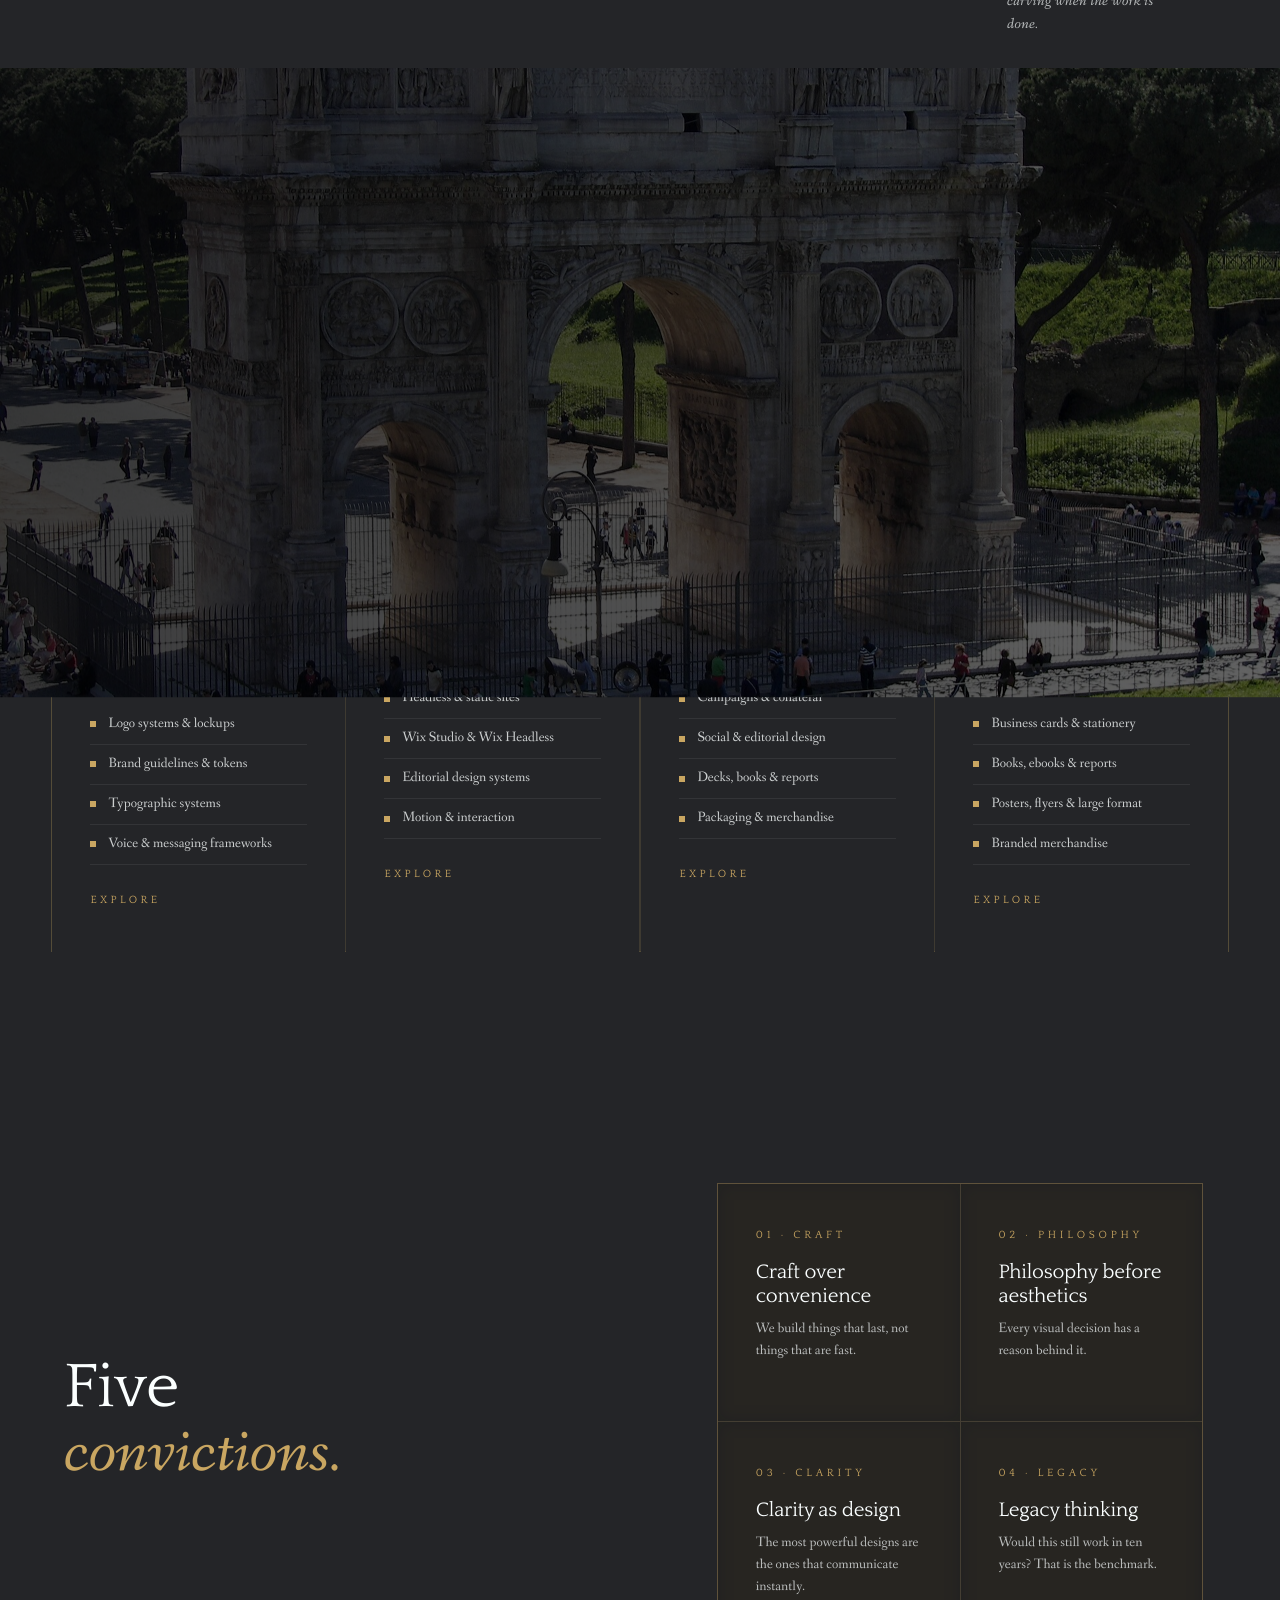
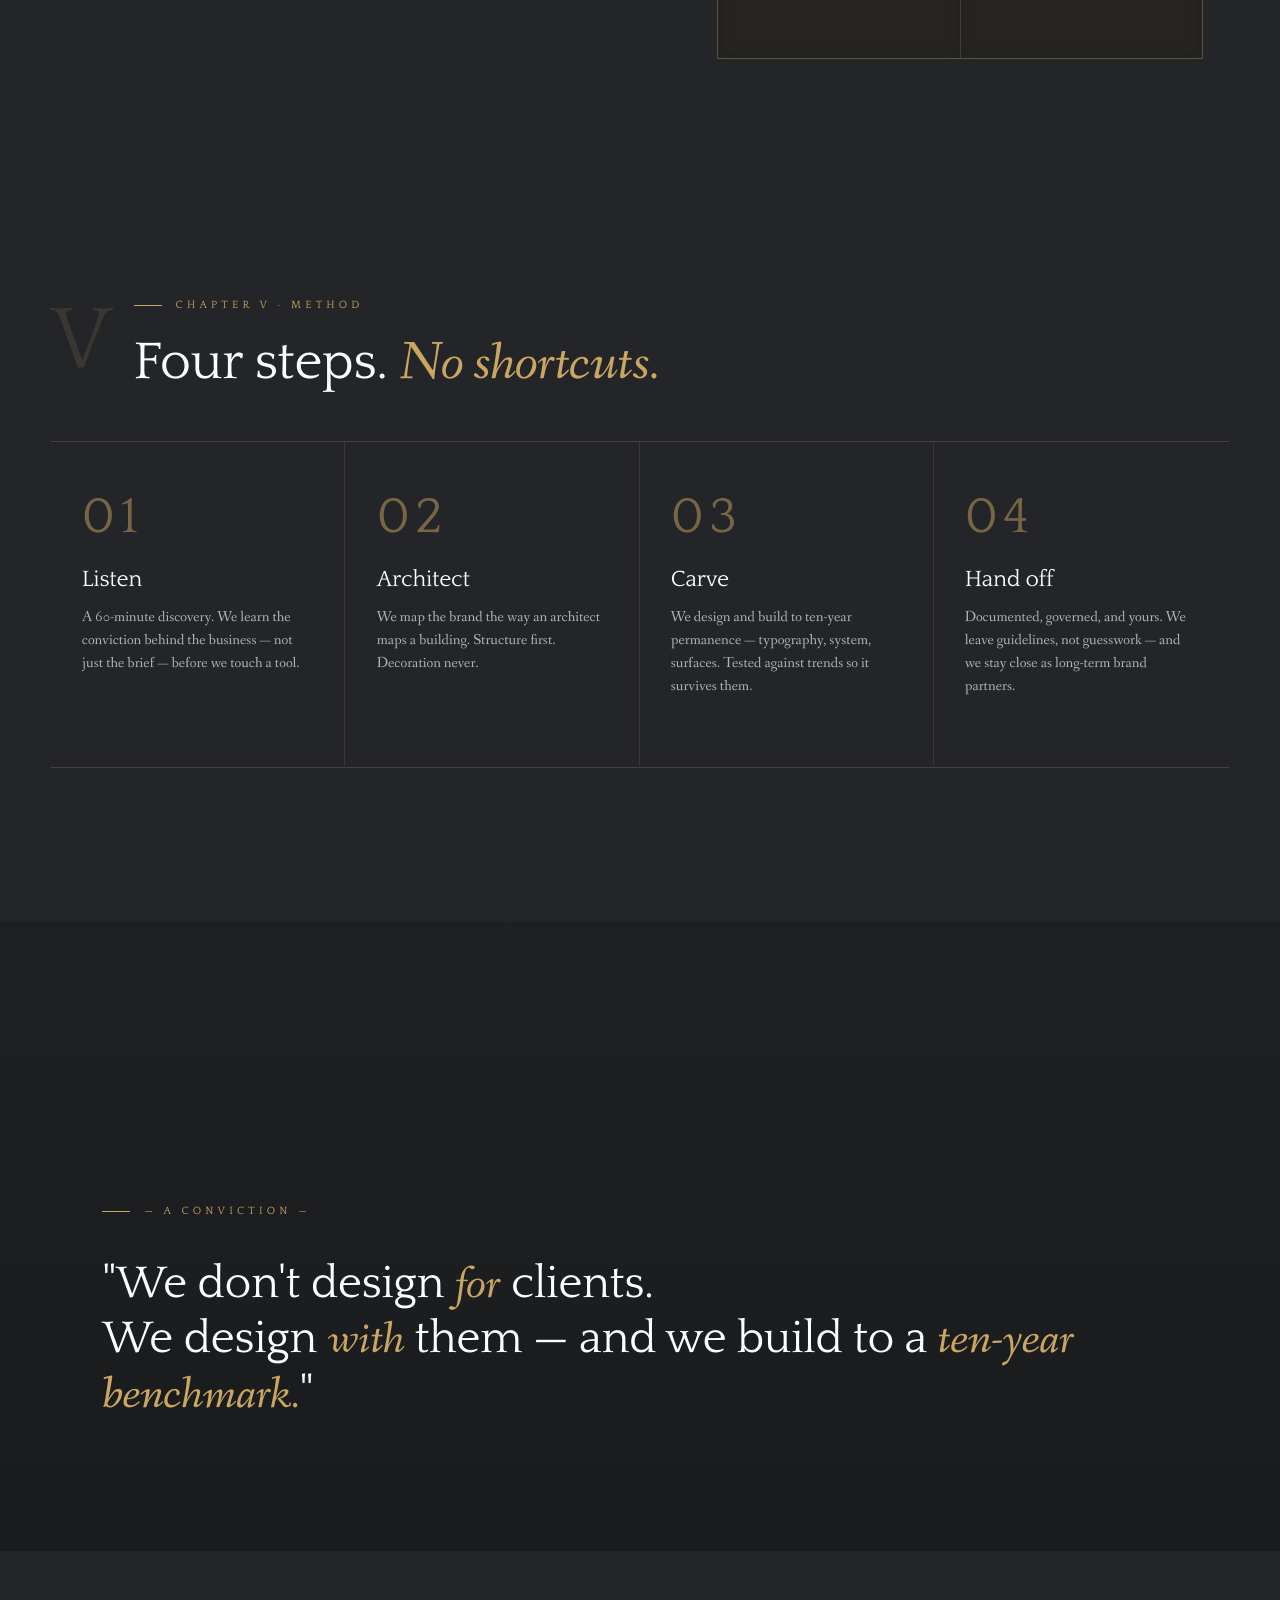
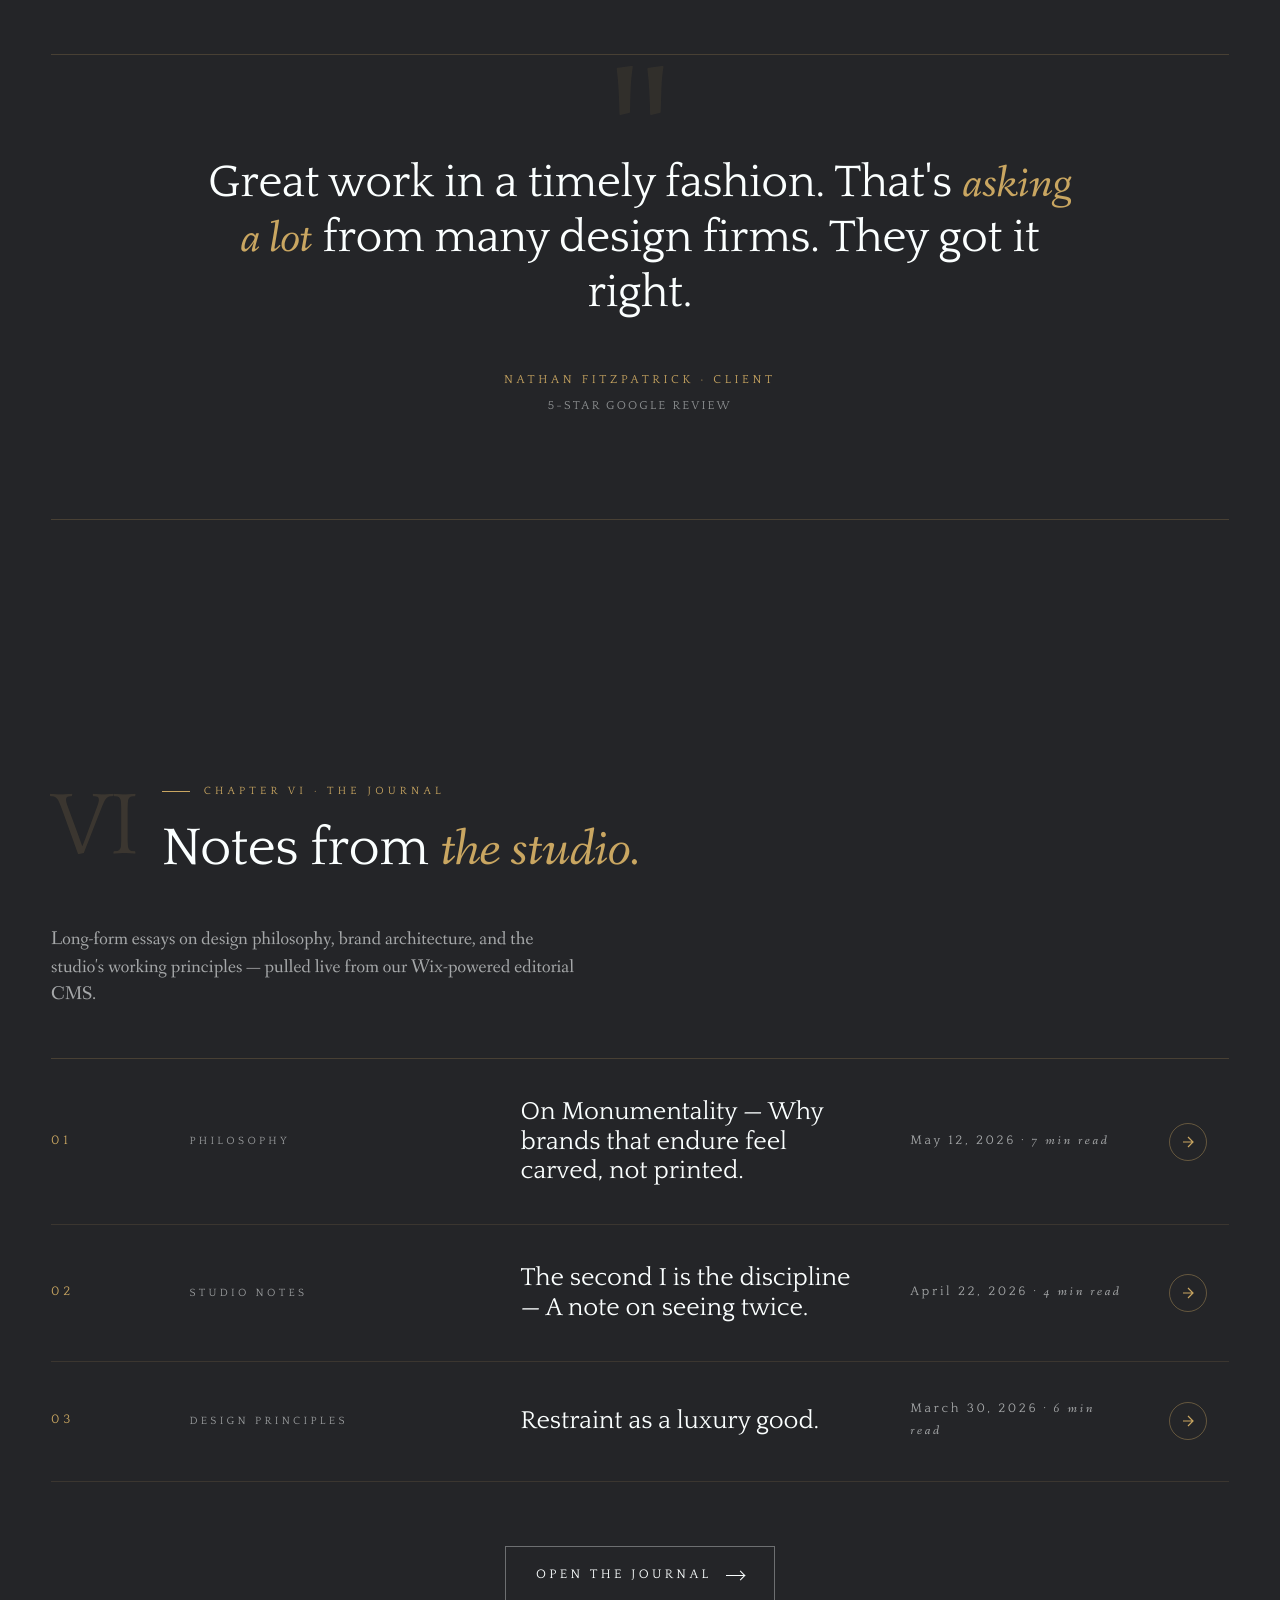
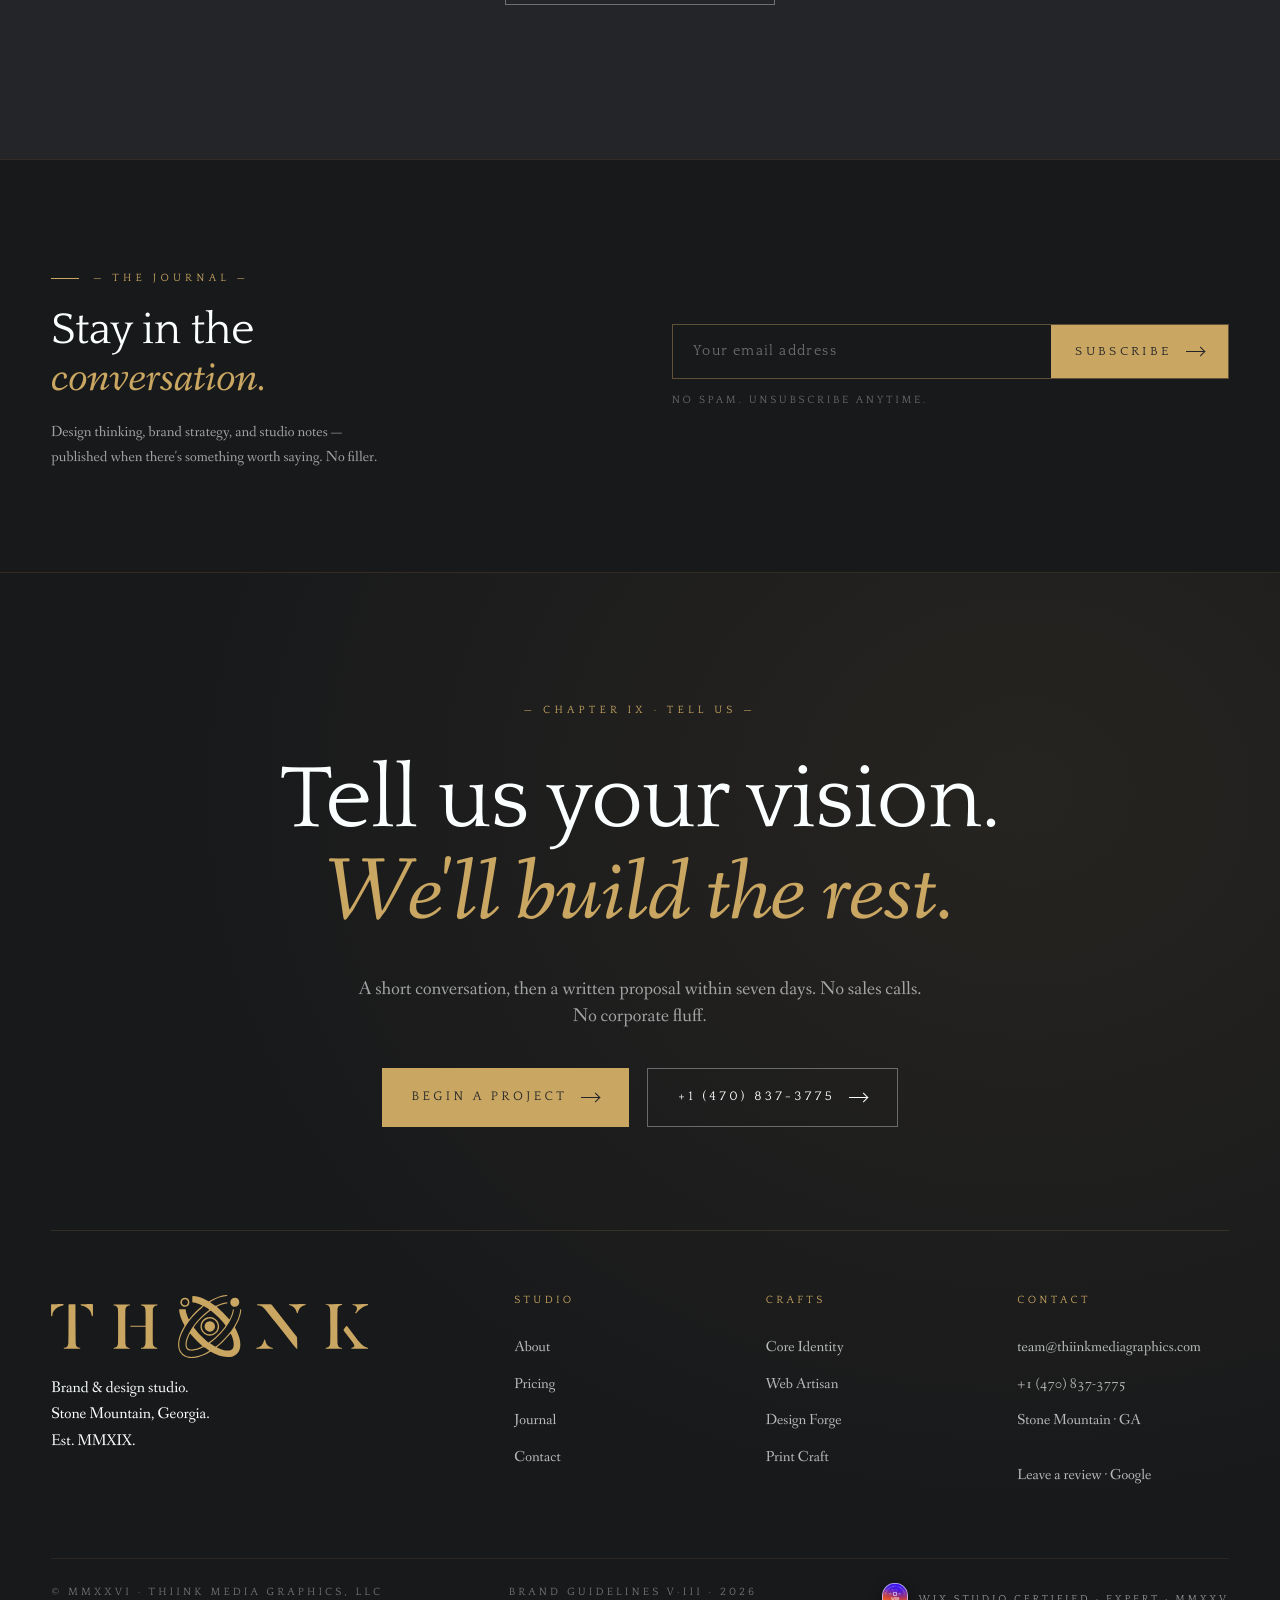
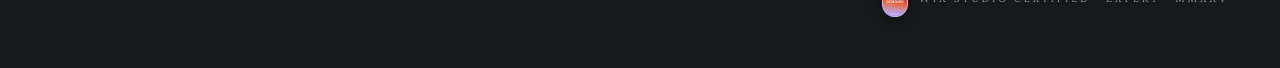
==== commit 0add9d49: "Add MOO, Wix, and Printful logos to homepage partner marquee https://claude.ai/code/session_01KoUTsx" ====
--- a/index.html
+++ b/index.html
@@ -164,23 +164,35 @@
         <span class="partner-sep" aria-hidden="true"></span>
         <span class="partner-logo"><img src="assets/logos/partner-disneyplus.png" alt="Disney+" /></span>
         <span class="partner-sep" aria-hidden="true"></span>
+        <span class="partner-logo"><img src="assets/logos/partner-moo.svg" alt="MOO" /></span>
+        <span class="partner-sep" aria-hidden="true"></span>
+        <span class="partner-logo"><img src="assets/logos/partner-wix.svg" alt="Wix" /></span>
+        <span class="partner-sep" aria-hidden="true"></span>
+        <span class="partner-logo partner-logo--wide"><img src="assets/logos/partner-printful.svg" alt="Printful" /></span>
+        <span class="partner-sep" aria-hidden="true"></span>
         <span class="partner-logo"><img src="assets/logos/partner-affirm.png" alt="" aria-hidden="true" /></span>
         <span class="partner-sep" aria-hidden="true"></span>
         <span class="partner-logo partner-logo--tall"><img src="assets/logos/partner-bbb.png" alt="" aria-hidden="true" /></span>
         <span class="partner-sep" aria-hidden="true"></span>
         <span class="partner-logo"><img src="assets/logos/partner-disneyplus.png" alt="" aria-hidden="true" /></span>
         <span class="partner-sep" aria-hidden="true"></span>
+        <span class="partner-logo"><img src="assets/logos/partner-moo.svg" alt="" aria-hidden="true" /></span>
+        <span class="partner-sep" aria-hidden="true"></span>
+        <span class="partner-logo"><img src="assets/logos/partner-wix.svg" alt="" aria-hidden="true" /></span>
+        <span class="partner-sep" aria-hidden="true"></span>
+        <span class="partner-logo partner-logo--wide"><img src="assets/logos/partner-printful.svg" alt="" aria-hidden="true" /></span>
+        <span class="partner-sep" aria-hidden="true"></span>
         <span class="partner-logo"><img src="assets/logos/partner-affirm.png" alt="" aria-hidden="true" /></span>
         <span class="partner-sep" aria-hidden="true"></span>
         <span class="partner-logo partner-logo--tall"><img src="assets/logos/partner-bbb.png" alt="" aria-hidden="true" /></span>
         <span class="partner-sep" aria-hidden="true"></span>
         <span class="partner-logo"><img src="assets/logos/partner-disneyplus.png" alt="" aria-hidden="true" /></span>
         <span class="partner-sep" aria-hidden="true"></span>
-        <span class="partner-logo"><img src="assets/logos/partner-affirm.png" alt="" aria-hidden="true" /></span>
-        <span class="partner-sep" aria-hidden="true"></span>
-        <span class="partner-logo partner-logo--tall"><img src="assets/logos/partner-bbb.png" alt="" aria-hidden="true" /></span>
-        <span class="partner-sep" aria-hidden="true"></span>
-        <span class="partner-logo"><img src="assets/logos/partner-disneyplus.png" alt="" aria-hidden="true" /></span>
+        <span class="partner-logo"><img src="assets/logos/partner-moo.svg" alt="" aria-hidden="true" /></span>
+        <span class="partner-sep" aria-hidden="true"></span>
+        <span class="partner-logo"><img src="assets/logos/partner-wix.svg" alt="" aria-hidden="true" /></span>
+        <span class="partner-sep" aria-hidden="true"></span>
+        <span class="partner-logo partner-logo--wide"><img src="assets/logos/partner-printful.svg" alt="" aria-hidden="true" /></span>
         <span class="partner-sep" aria-hidden="true"></span>
       </div>
     </div>
--- a/assets/brand.css
+++ b/assets/brand.css
@@ -1948,6 +1948,10 @@
 .partner-logo--tall {
   height: 72px;
 }
+.partner-logo--wide img {
+  height: 36px;
+  width: auto;
+}
 .partner-sep {
   display: inline-block;
   width: 6px; height: 6px;
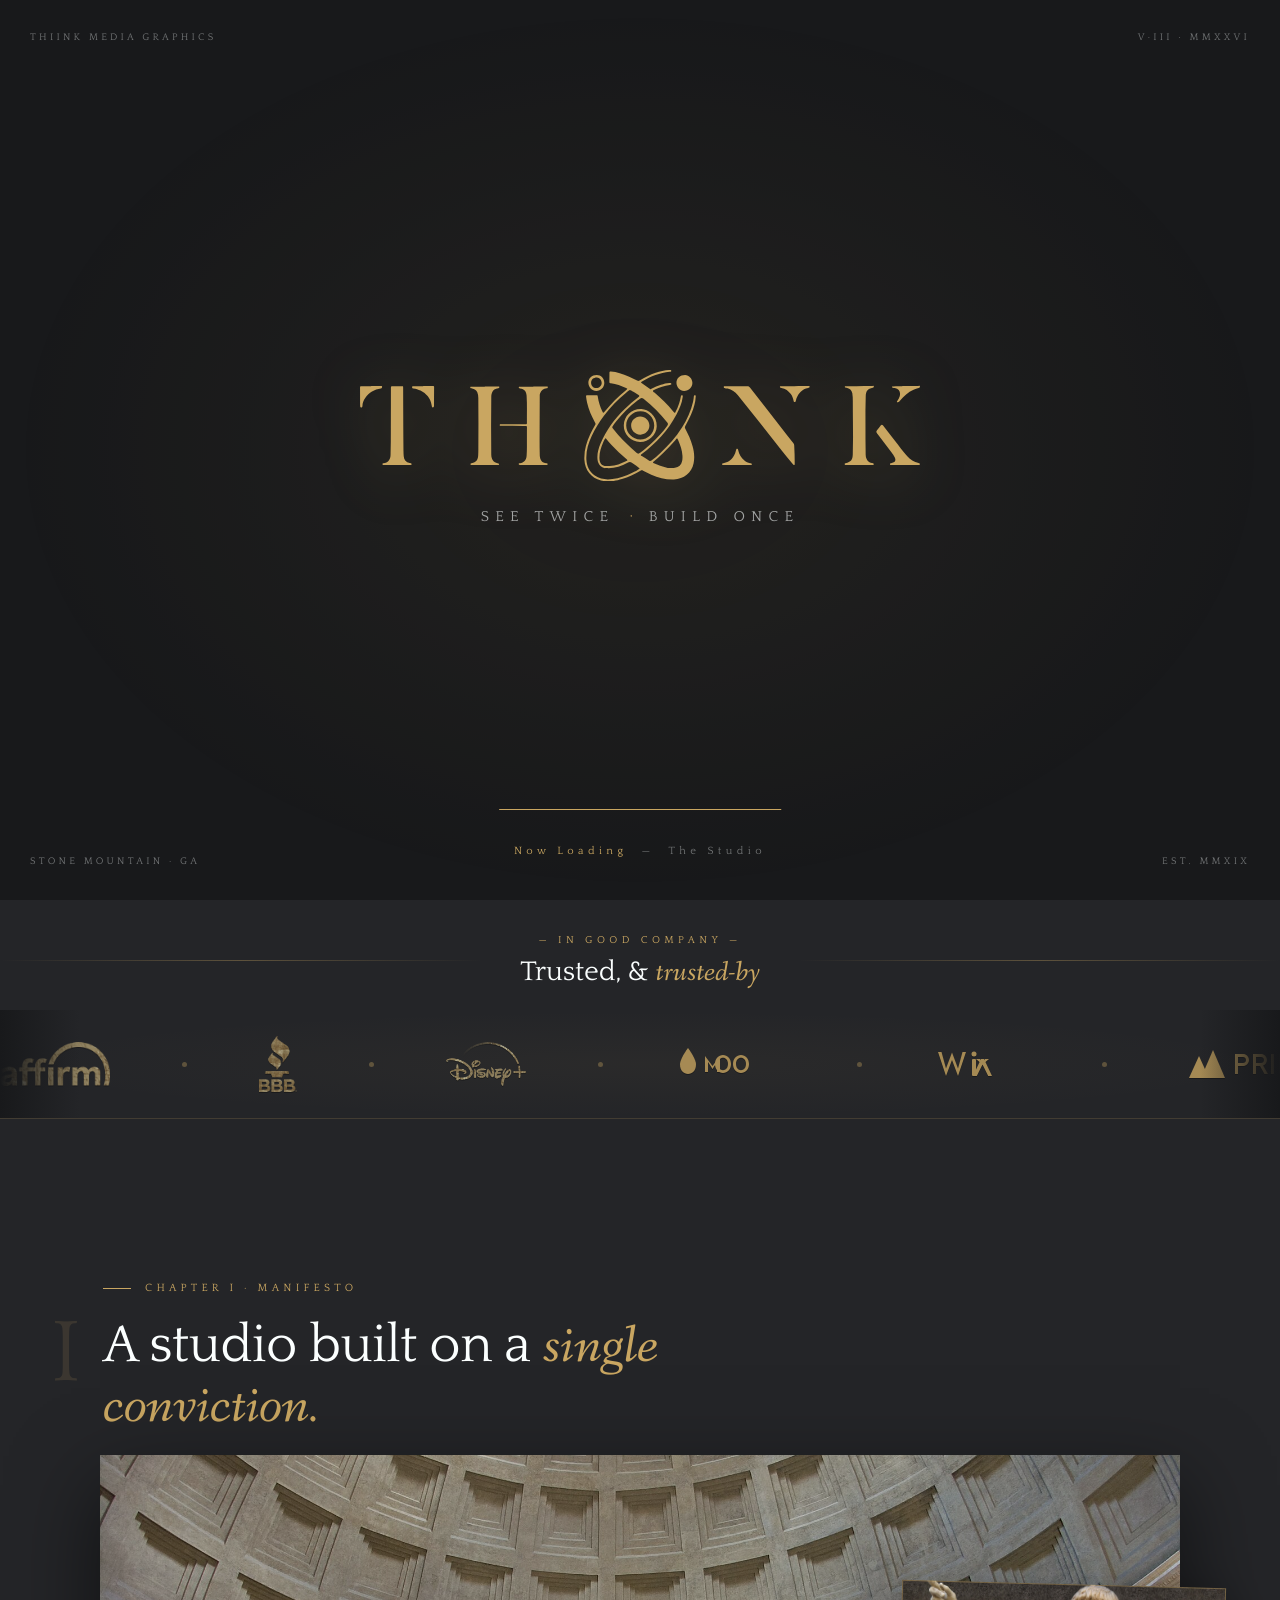
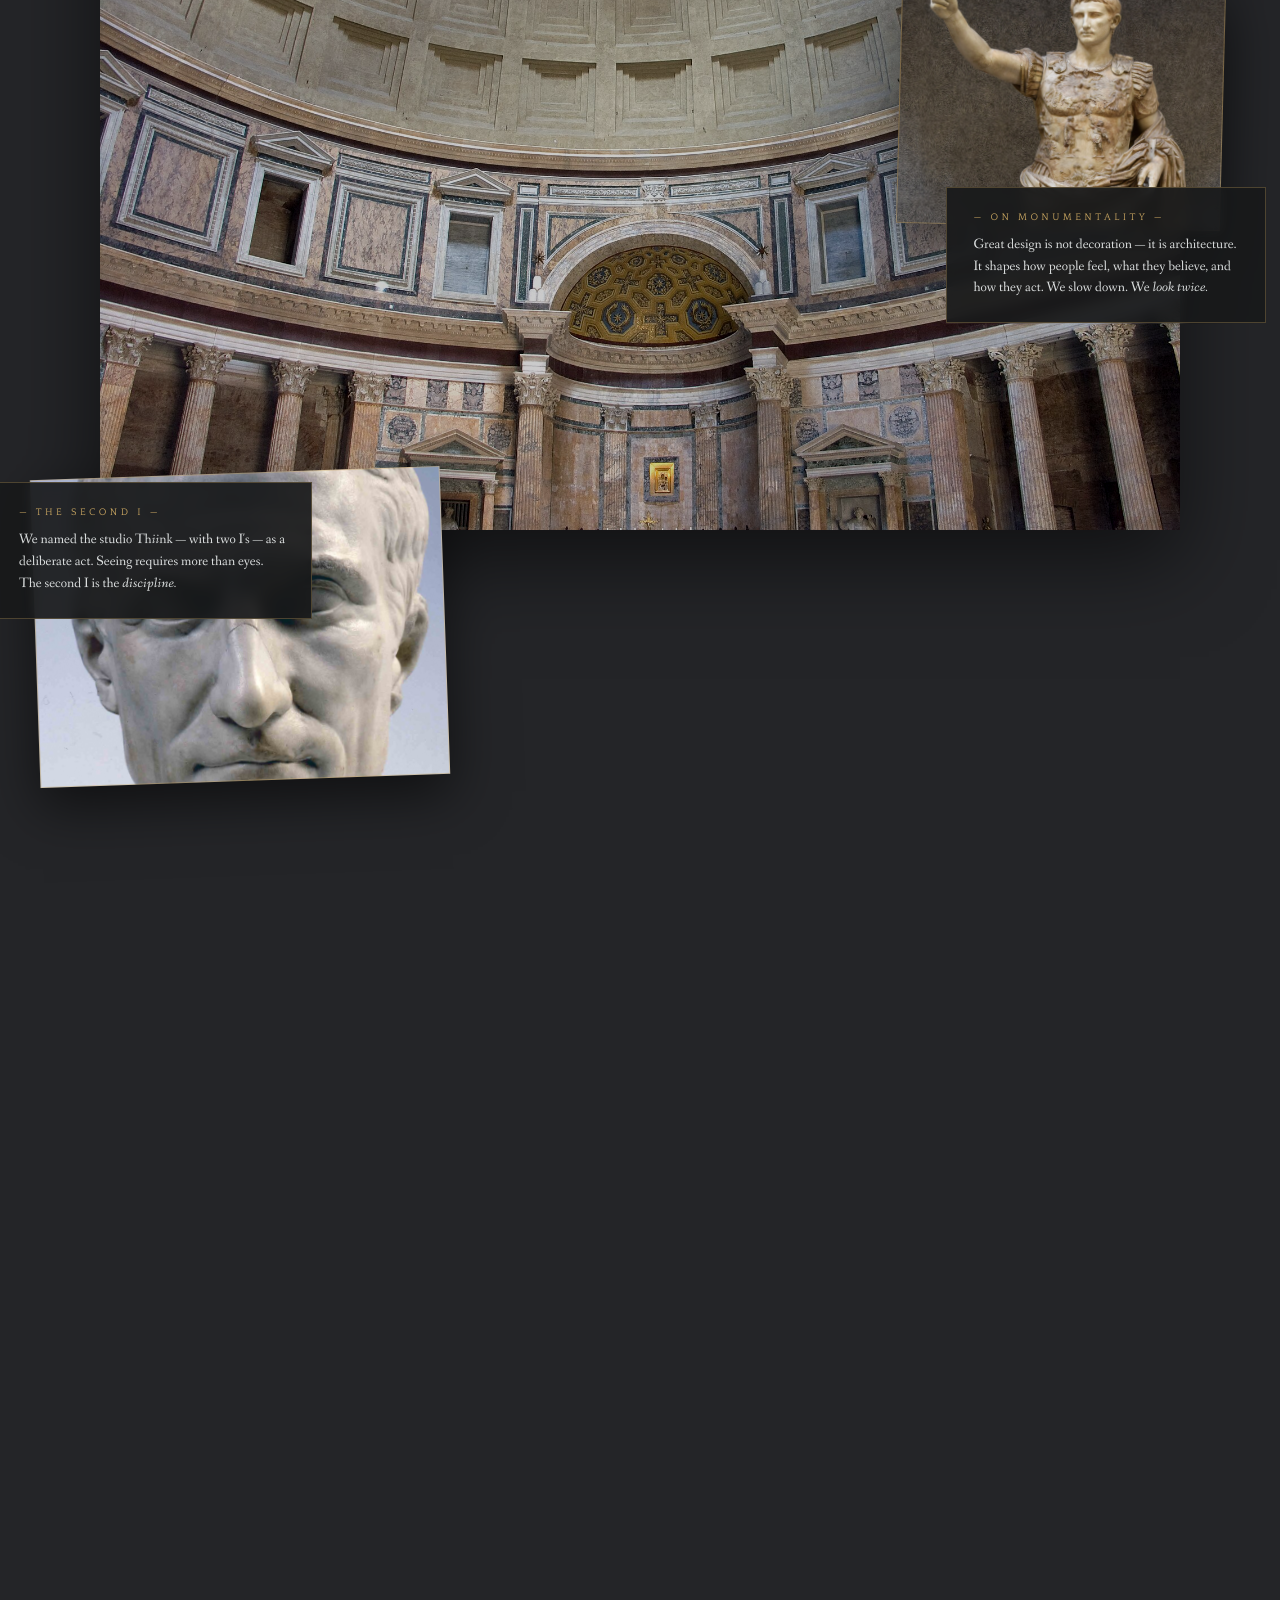
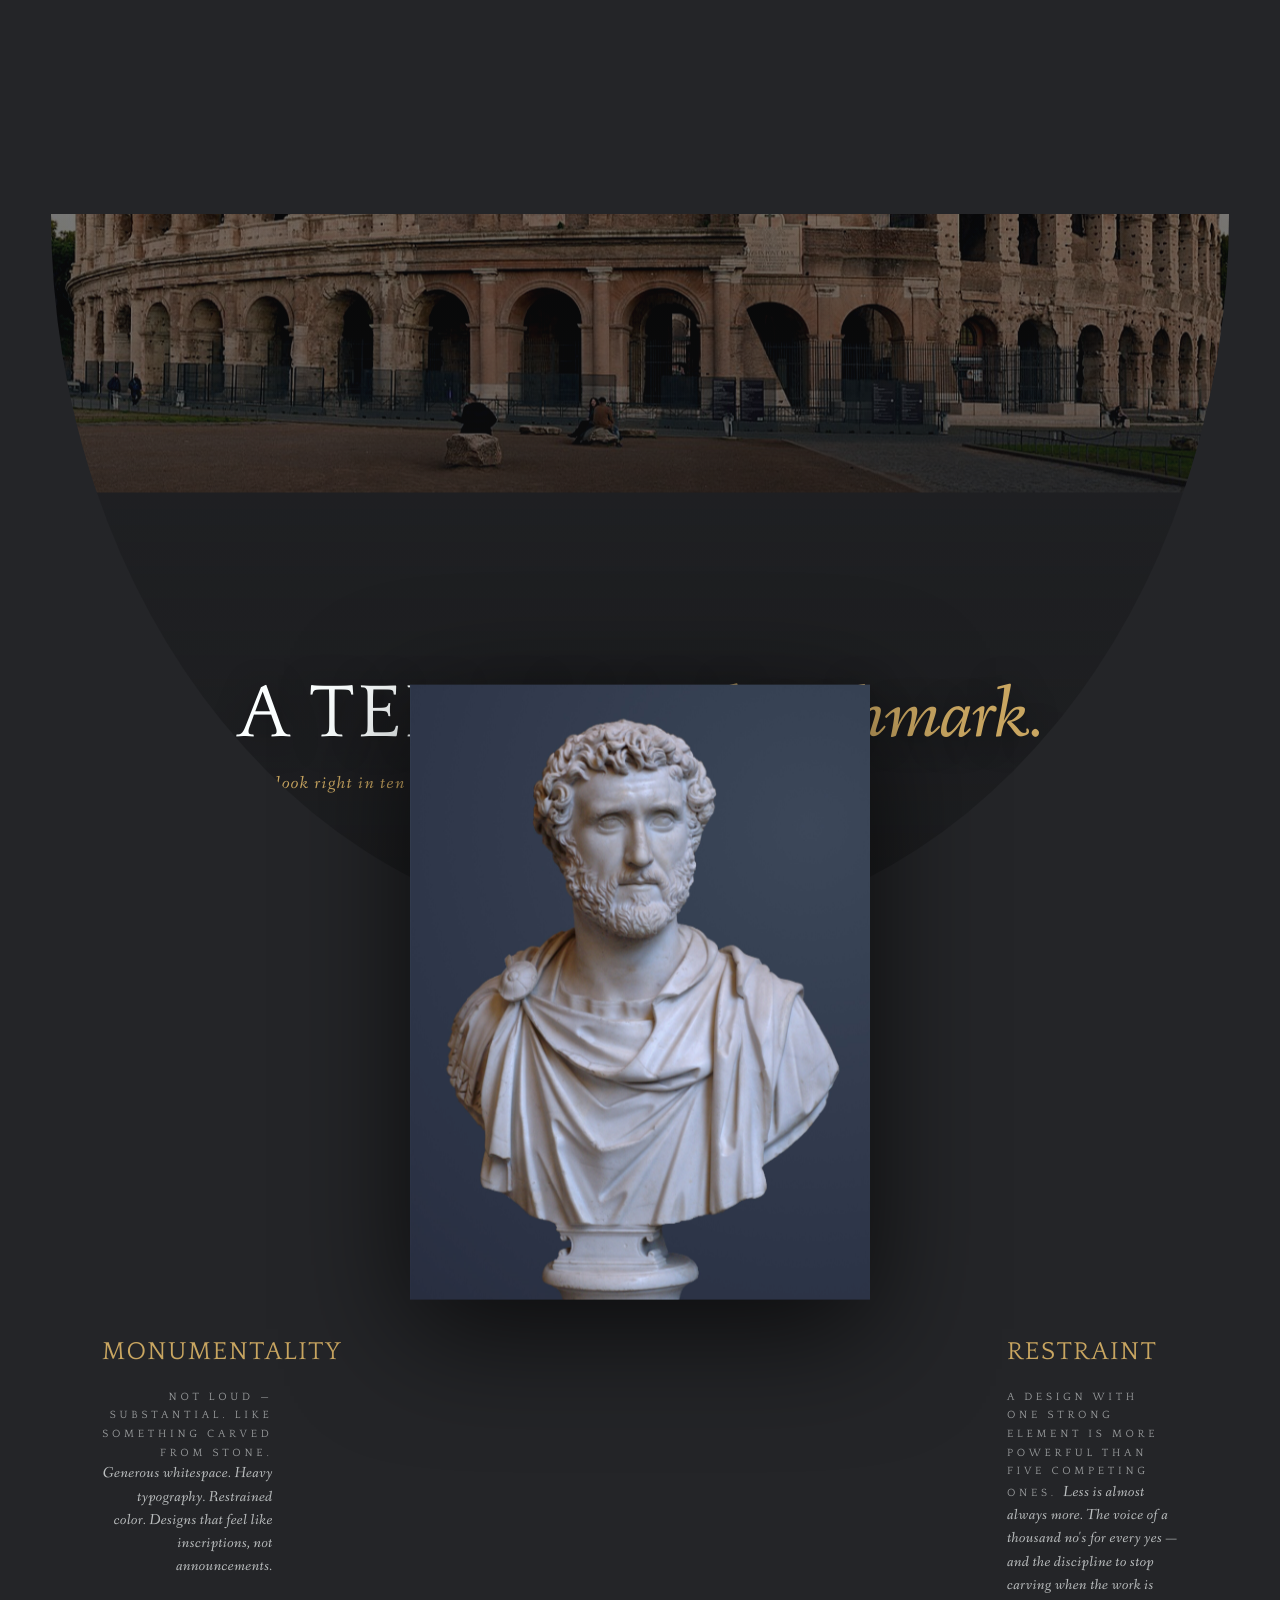
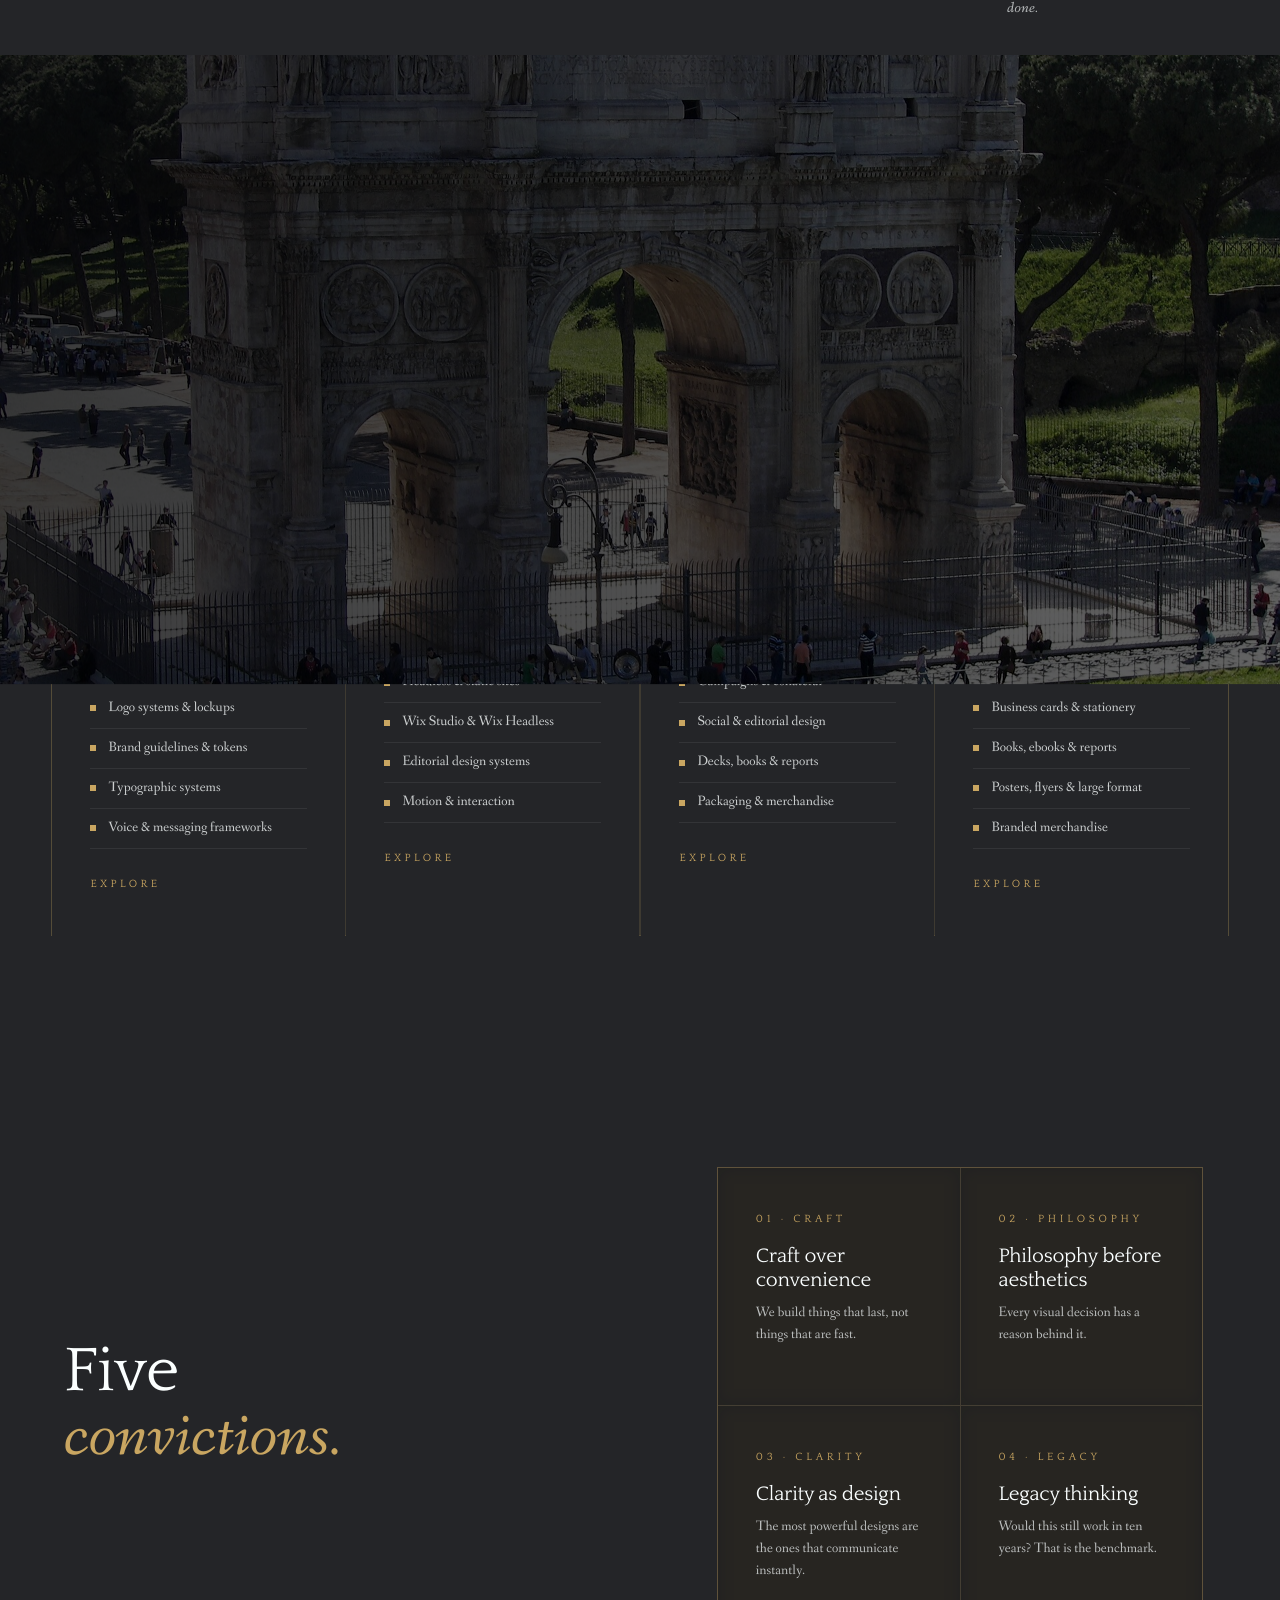
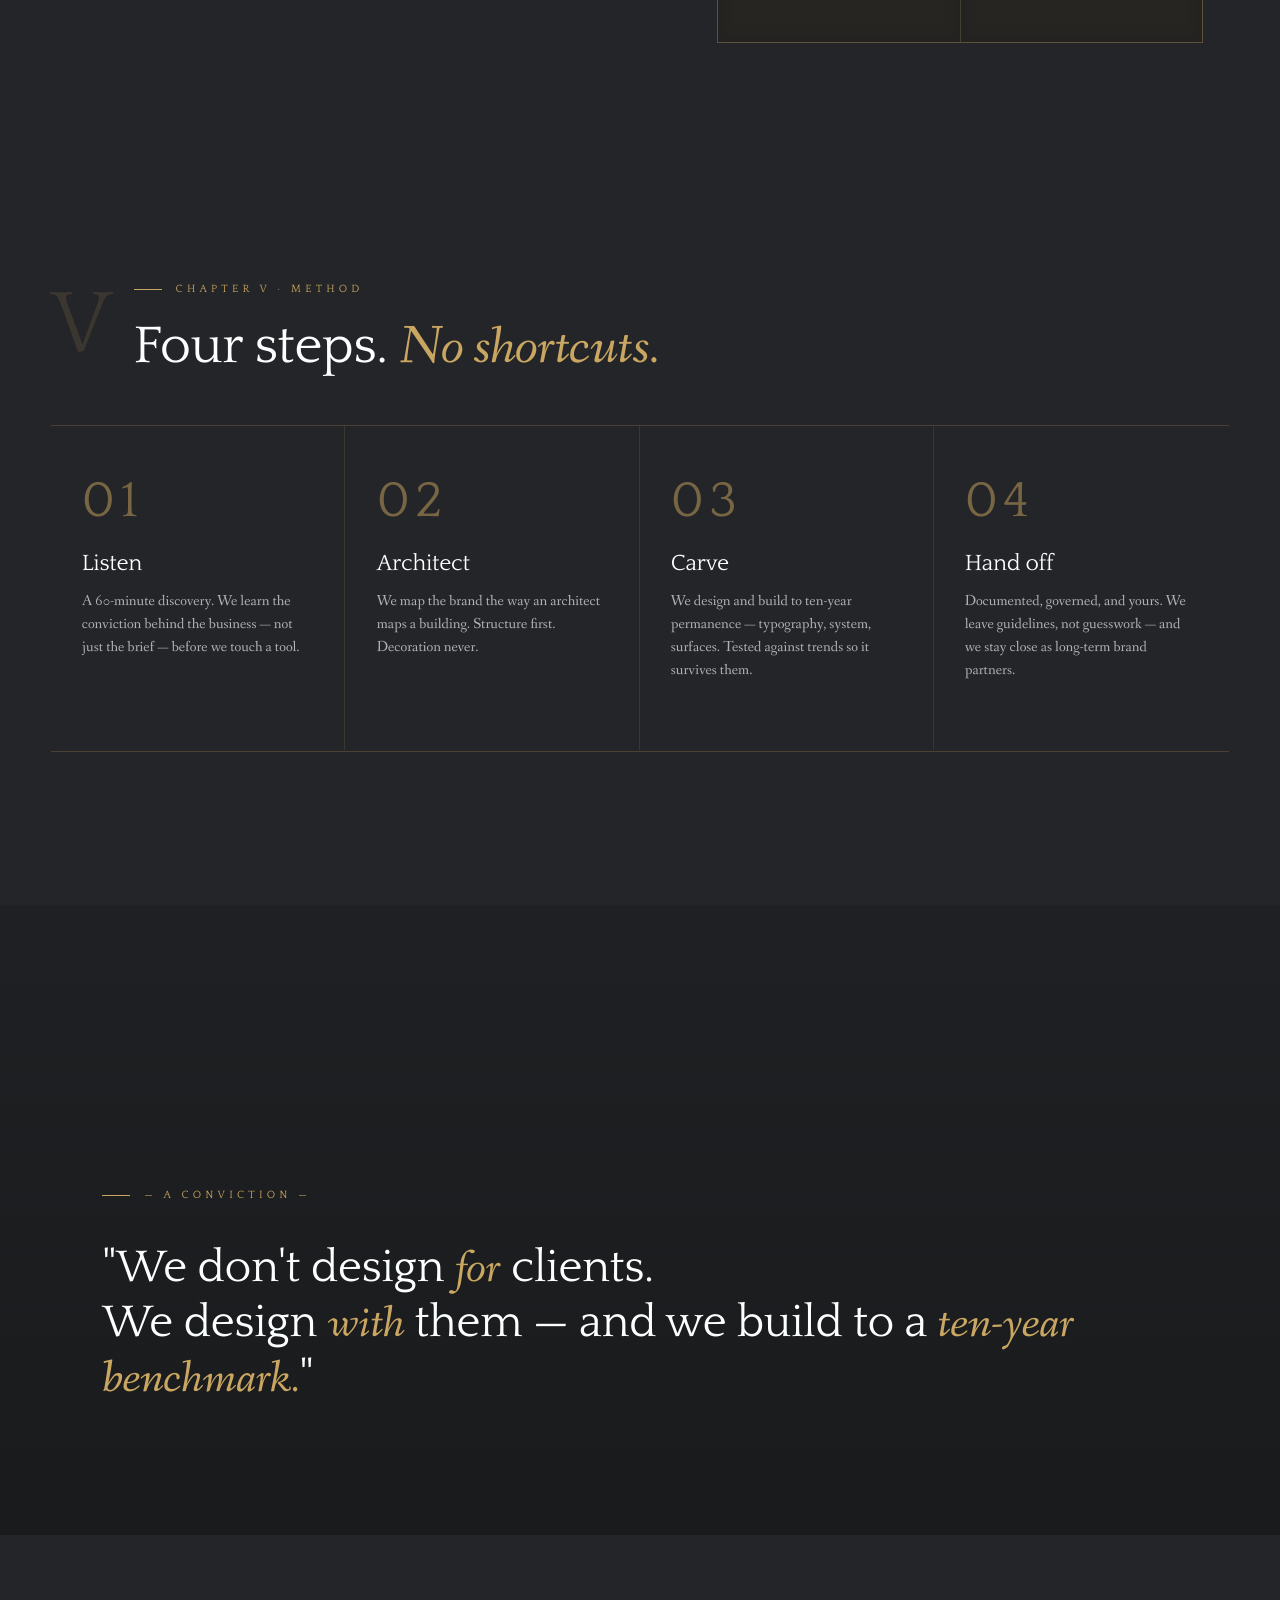
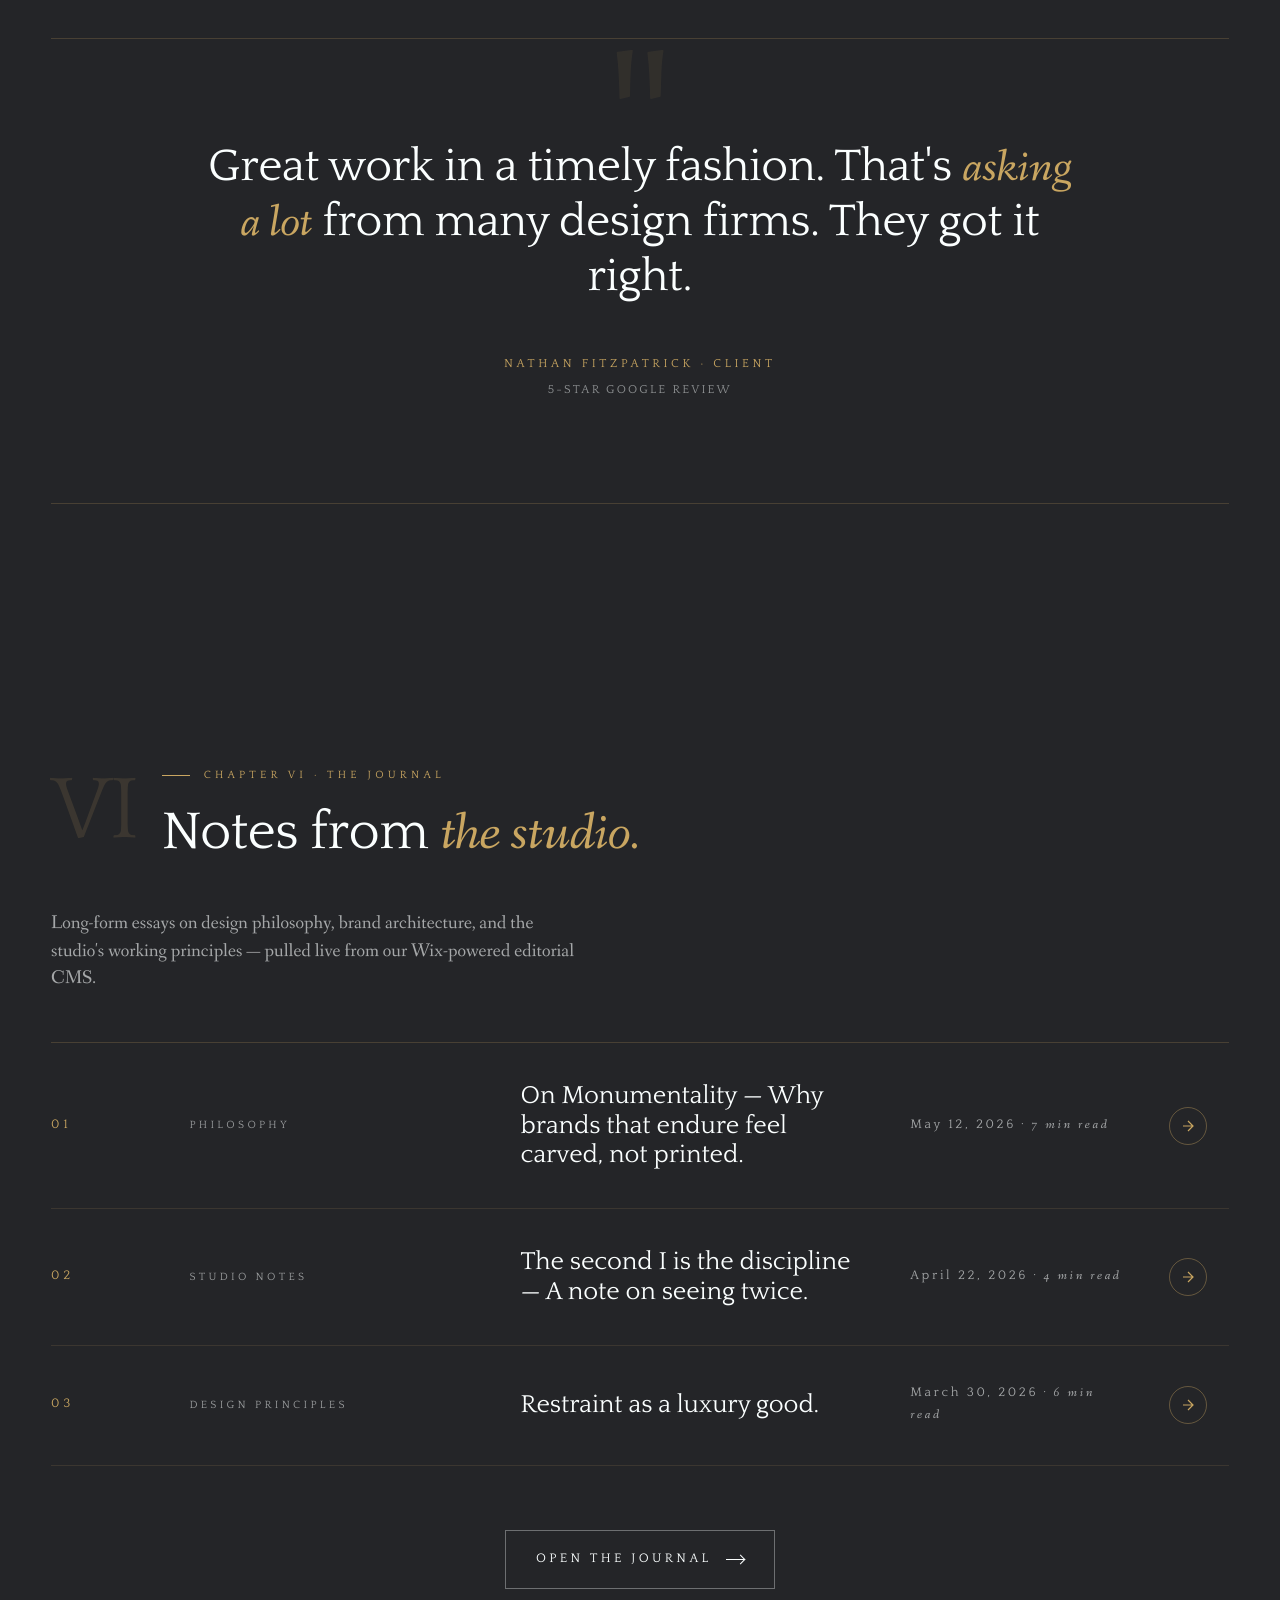
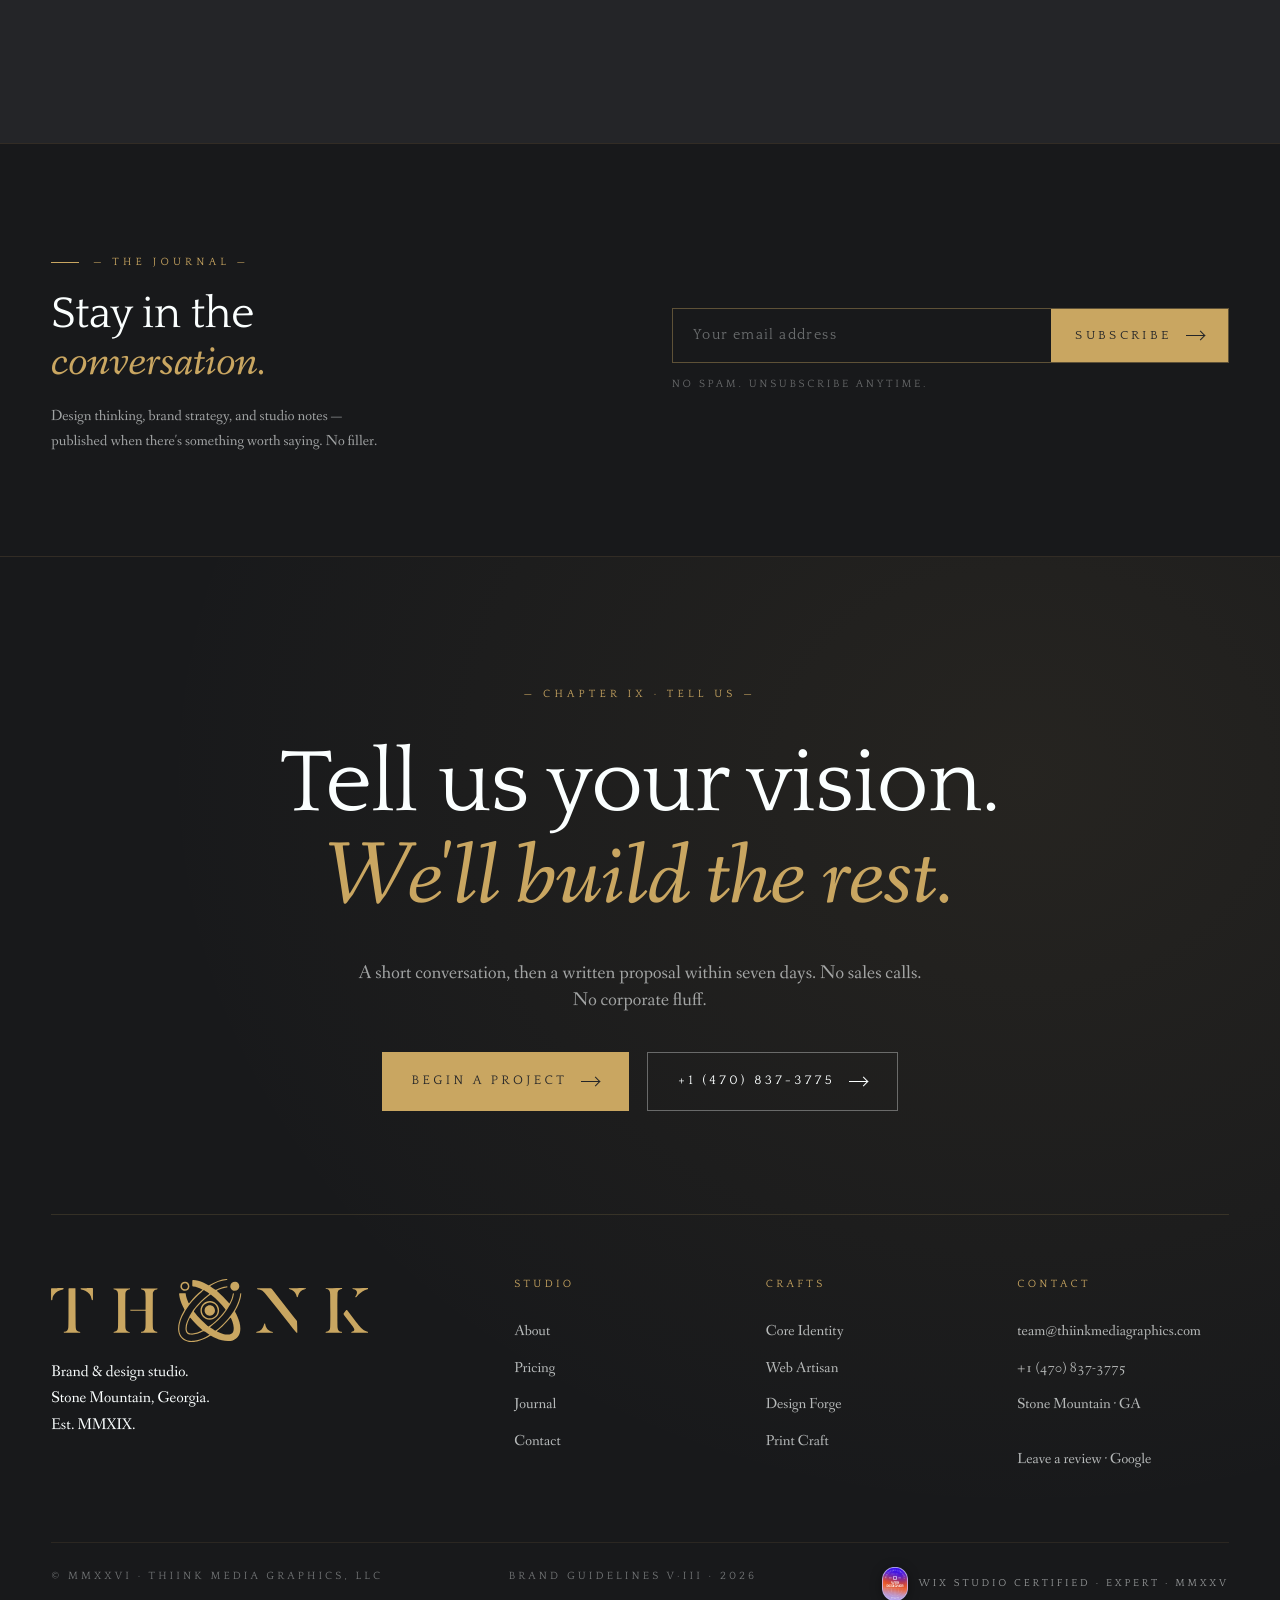
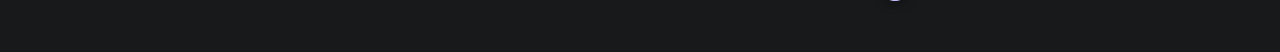
==== commit 2a07b517: "Fix partner marquee: rebuild SVG logos as paths, uniform height, 2 sets only https://claude.ai/code/" ====
--- a/index.html
+++ b/index.html
@@ -168,7 +168,7 @@
         <span class="partner-sep" aria-hidden="true"></span>
         <span class="partner-logo"><img src="assets/logos/partner-wix.svg" alt="Wix" /></span>
         <span class="partner-sep" aria-hidden="true"></span>
-        <span class="partner-logo partner-logo--wide"><img src="assets/logos/partner-printful.svg" alt="Printful" /></span>
+        <span class="partner-logo"><img src="assets/logos/partner-printful.svg" alt="Printful" /></span>
         <span class="partner-sep" aria-hidden="true"></span>
         <span class="partner-logo"><img src="assets/logos/partner-affirm.png" alt="" aria-hidden="true" /></span>
         <span class="partner-sep" aria-hidden="true"></span>
@@ -180,20 +180,7 @@
         <span class="partner-sep" aria-hidden="true"></span>
         <span class="partner-logo"><img src="assets/logos/partner-wix.svg" alt="" aria-hidden="true" /></span>
         <span class="partner-sep" aria-hidden="true"></span>
-        <span class="partner-logo partner-logo--wide"><img src="assets/logos/partner-printful.svg" alt="" aria-hidden="true" /></span>
-        <span class="partner-sep" aria-hidden="true"></span>
-        <span class="partner-logo"><img src="assets/logos/partner-affirm.png" alt="" aria-hidden="true" /></span>
-        <span class="partner-sep" aria-hidden="true"></span>
-        <span class="partner-logo partner-logo--tall"><img src="assets/logos/partner-bbb.png" alt="" aria-hidden="true" /></span>
-        <span class="partner-sep" aria-hidden="true"></span>
-        <span class="partner-logo"><img src="assets/logos/partner-disneyplus.png" alt="" aria-hidden="true" /></span>
-        <span class="partner-sep" aria-hidden="true"></span>
-        <span class="partner-logo"><img src="assets/logos/partner-moo.svg" alt="" aria-hidden="true" /></span>
-        <span class="partner-sep" aria-hidden="true"></span>
-        <span class="partner-logo"><img src="assets/logos/partner-wix.svg" alt="" aria-hidden="true" /></span>
-        <span class="partner-sep" aria-hidden="true"></span>
-        <span class="partner-logo partner-logo--wide"><img src="assets/logos/partner-printful.svg" alt="" aria-hidden="true" /></span>
-        <span class="partner-sep" aria-hidden="true"></span>
+        <span class="partner-logo"><img src="assets/logos/partner-printful.svg" alt="" aria-hidden="true" /></span>
       </div>
     </div>
   </div>
--- a/assets/brand.css
+++ b/assets/brand.css
@@ -1930,38 +1930,33 @@
   display: inline-flex;
   align-items: center;
   justify-content: center;
-  height: 56px;
+  height: 44px;
   flex: 0 0 auto;
   opacity: .78;
   transition: opacity .4s var(--ease-out), transform .4s var(--ease-out);
 }
 .partner-logo:hover { opacity: 1; transform: translateY(-2px); }
 .partner-logo img {
-  max-height: 100%;
+  height: 44px;
   width: auto;
   display: block;
   object-fit: contain;
-  /* the source PNGs are already gold-toned; keep them as-is */
   filter: drop-shadow(0 1px 0 rgba(0,0,0,.4));
 }
-/* BBB logo is tall/portrait — let it run taller without dominating the row */
-.partner-logo--tall {
-  height: 72px;
-}
-.partner-logo--wide img {
-  height: 36px;
-  width: auto;
-}
+.partner-logo--tall { height: 56px; }
+.partner-logo--tall img { height: 56px; }
 .partner-sep {
   display: inline-block;
-  width: 6px; height: 6px;
+  width: 5px; height: 5px;
   border-radius: 50%;
-  background: rgba(201,166,97,.45);
+  background: rgba(201,166,97,.35);
   flex: 0 0 auto;
 }
 @media (max-width: 720px) {
-  .partner-logo { height: 44px; }
-  .partner-logo--tall { height: 56px; }
+  .partner-logo { height: 34px; }
+  .partner-logo img { height: 34px; }
+  .partner-logo--tall { height: 44px; }
+  .partner-logo--tall img { height: 44px; }
   .partners__track { gap: 48px; }
 }
 
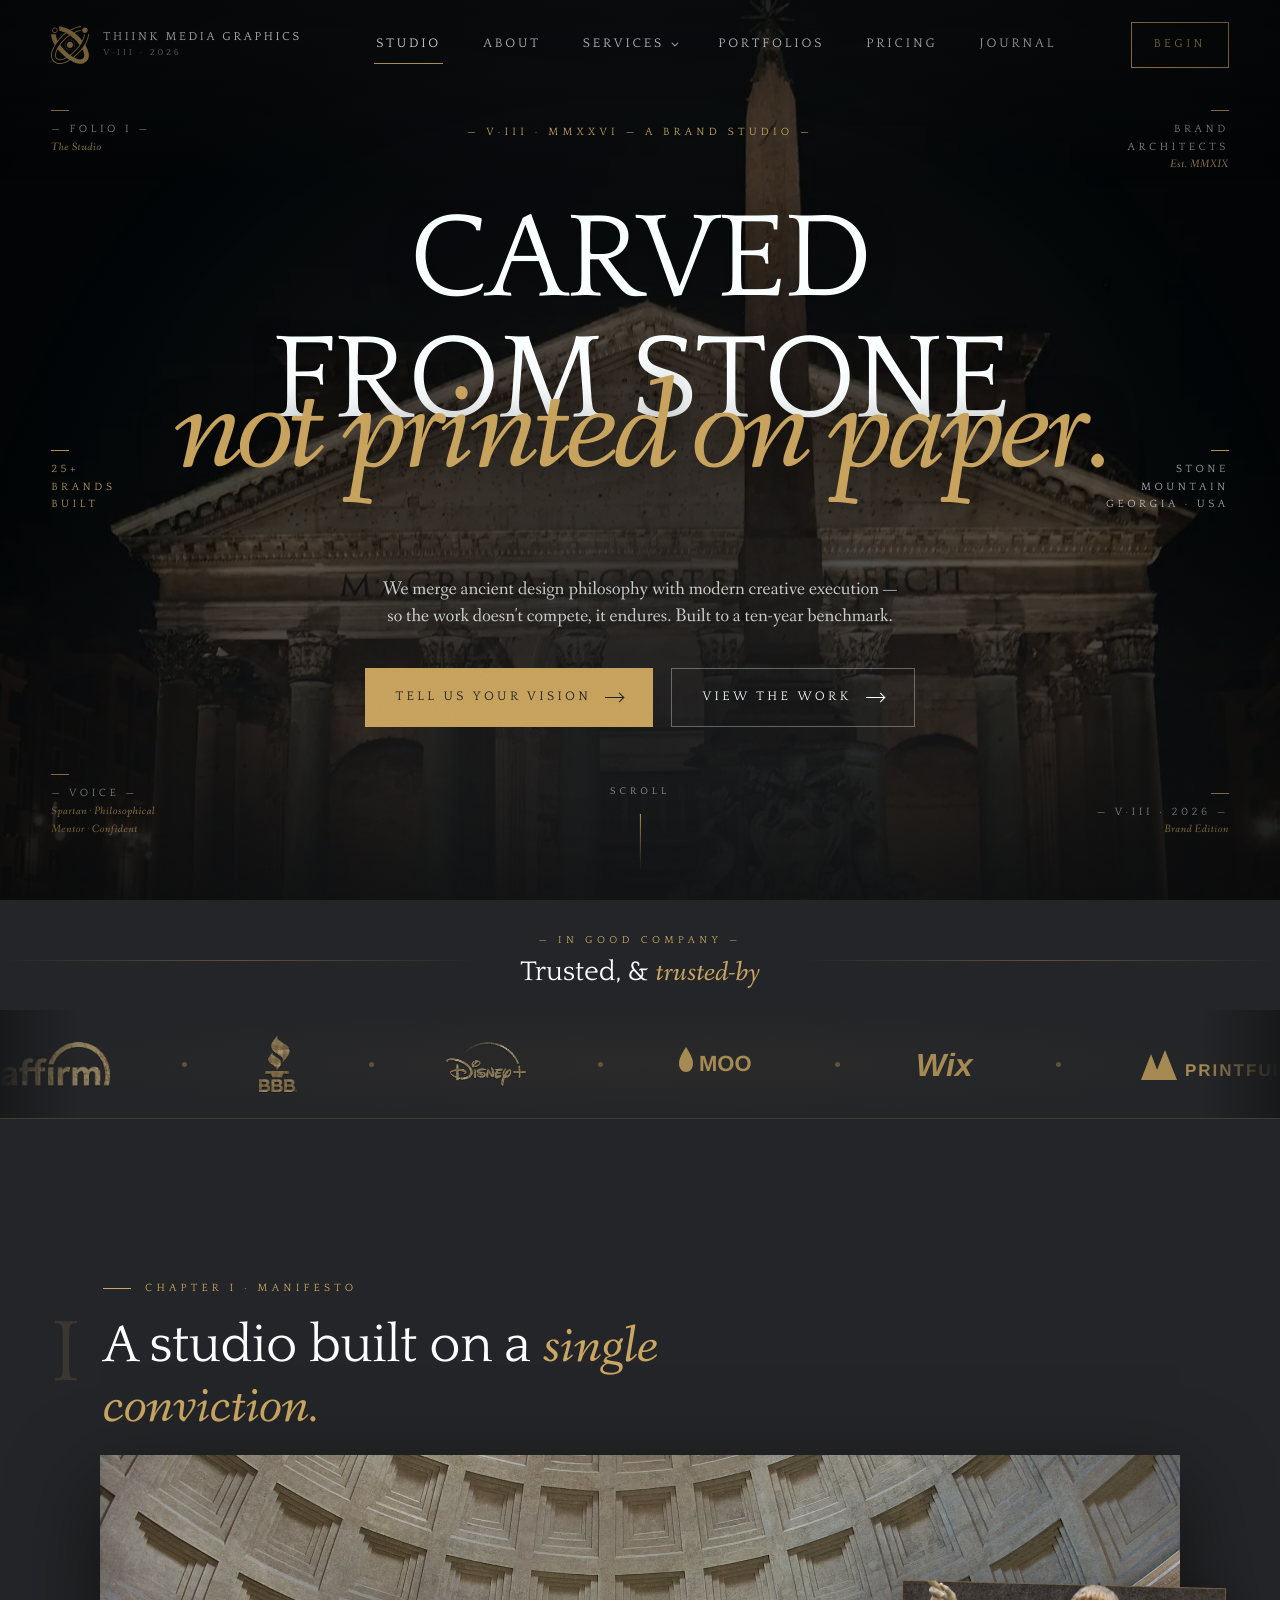
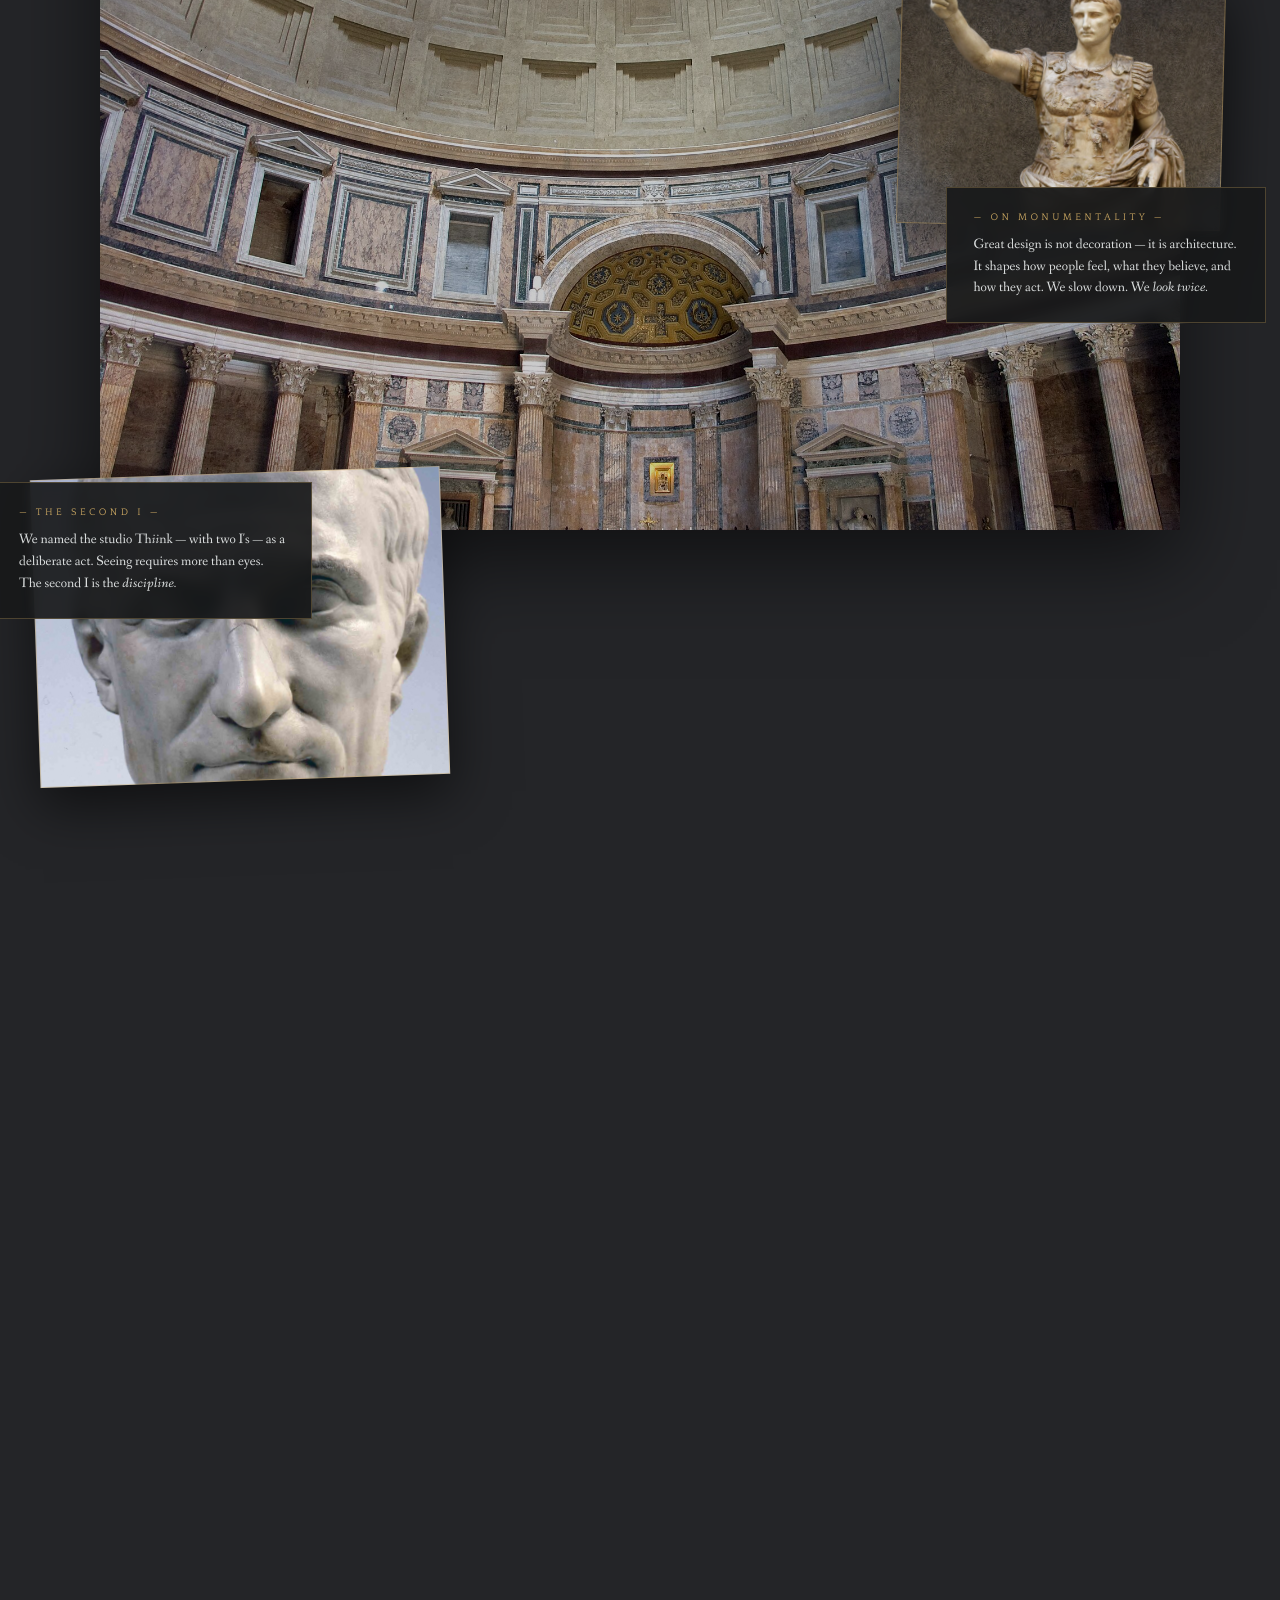
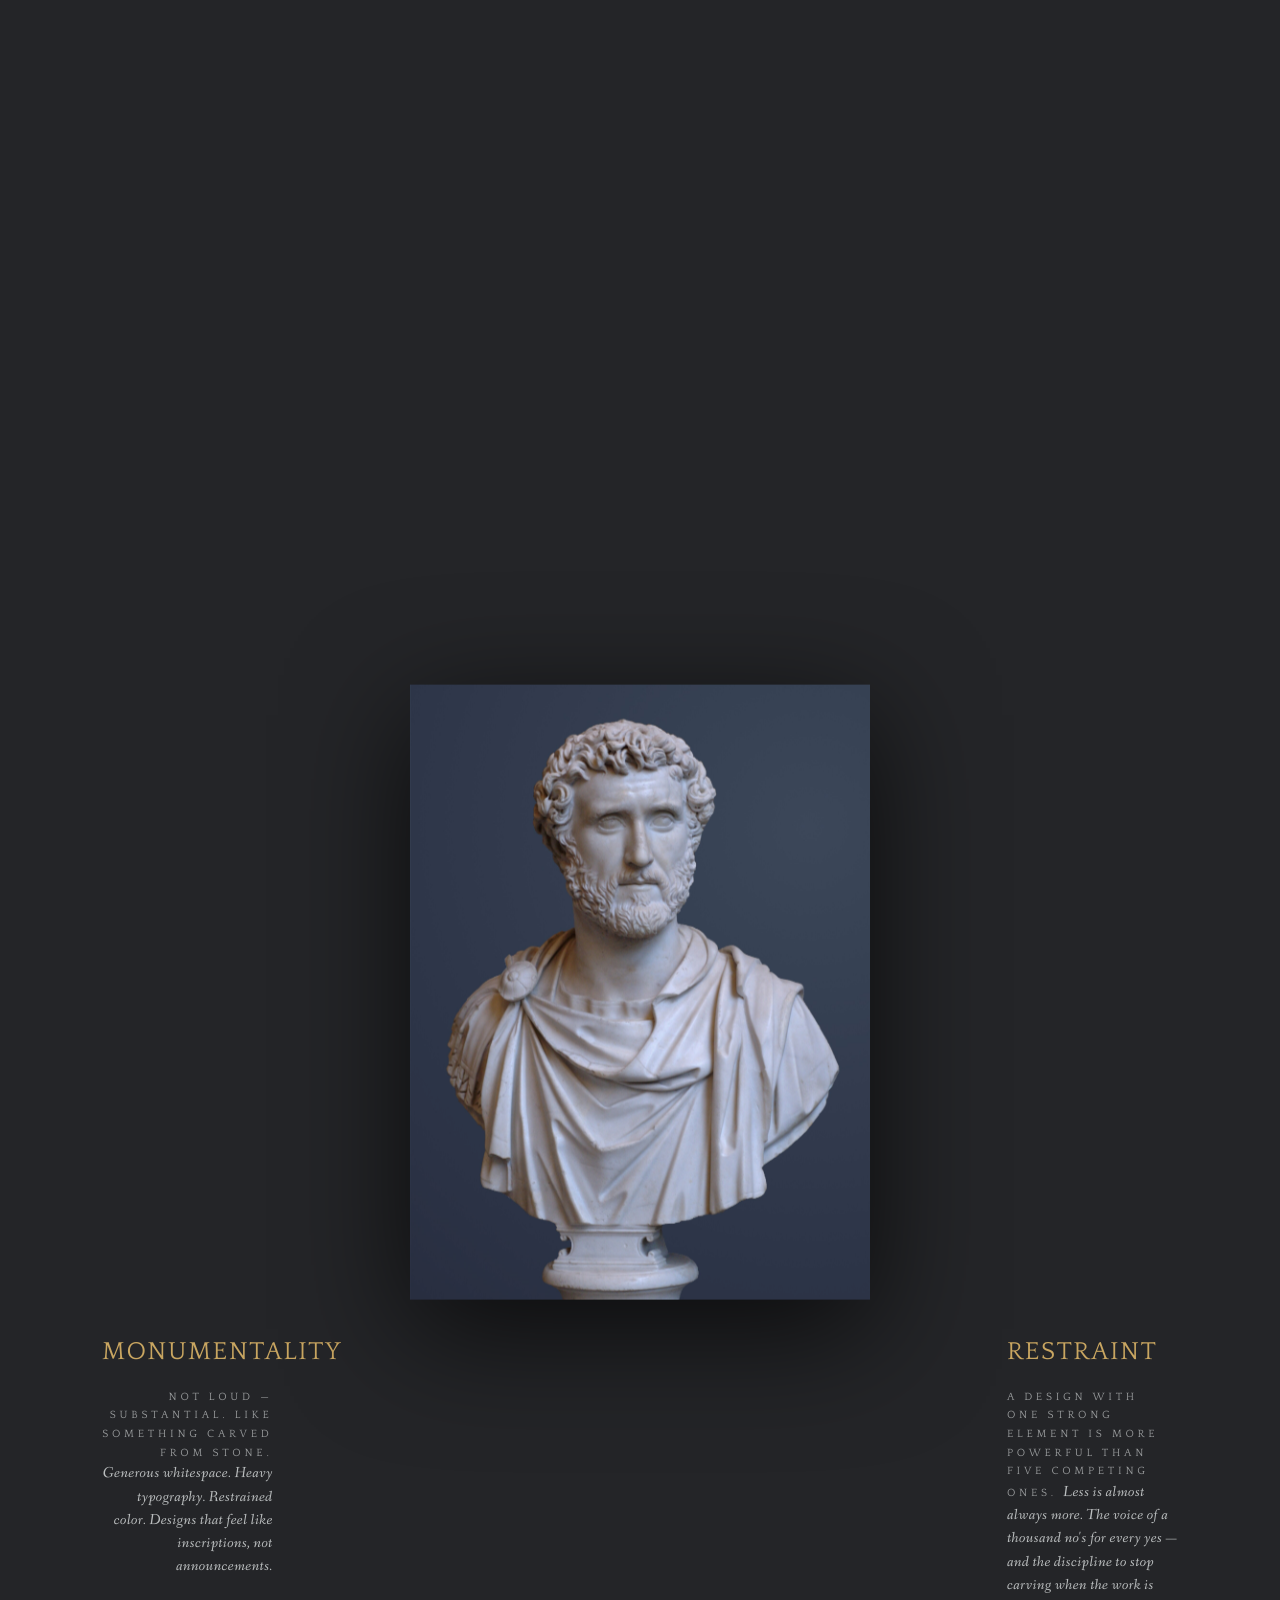
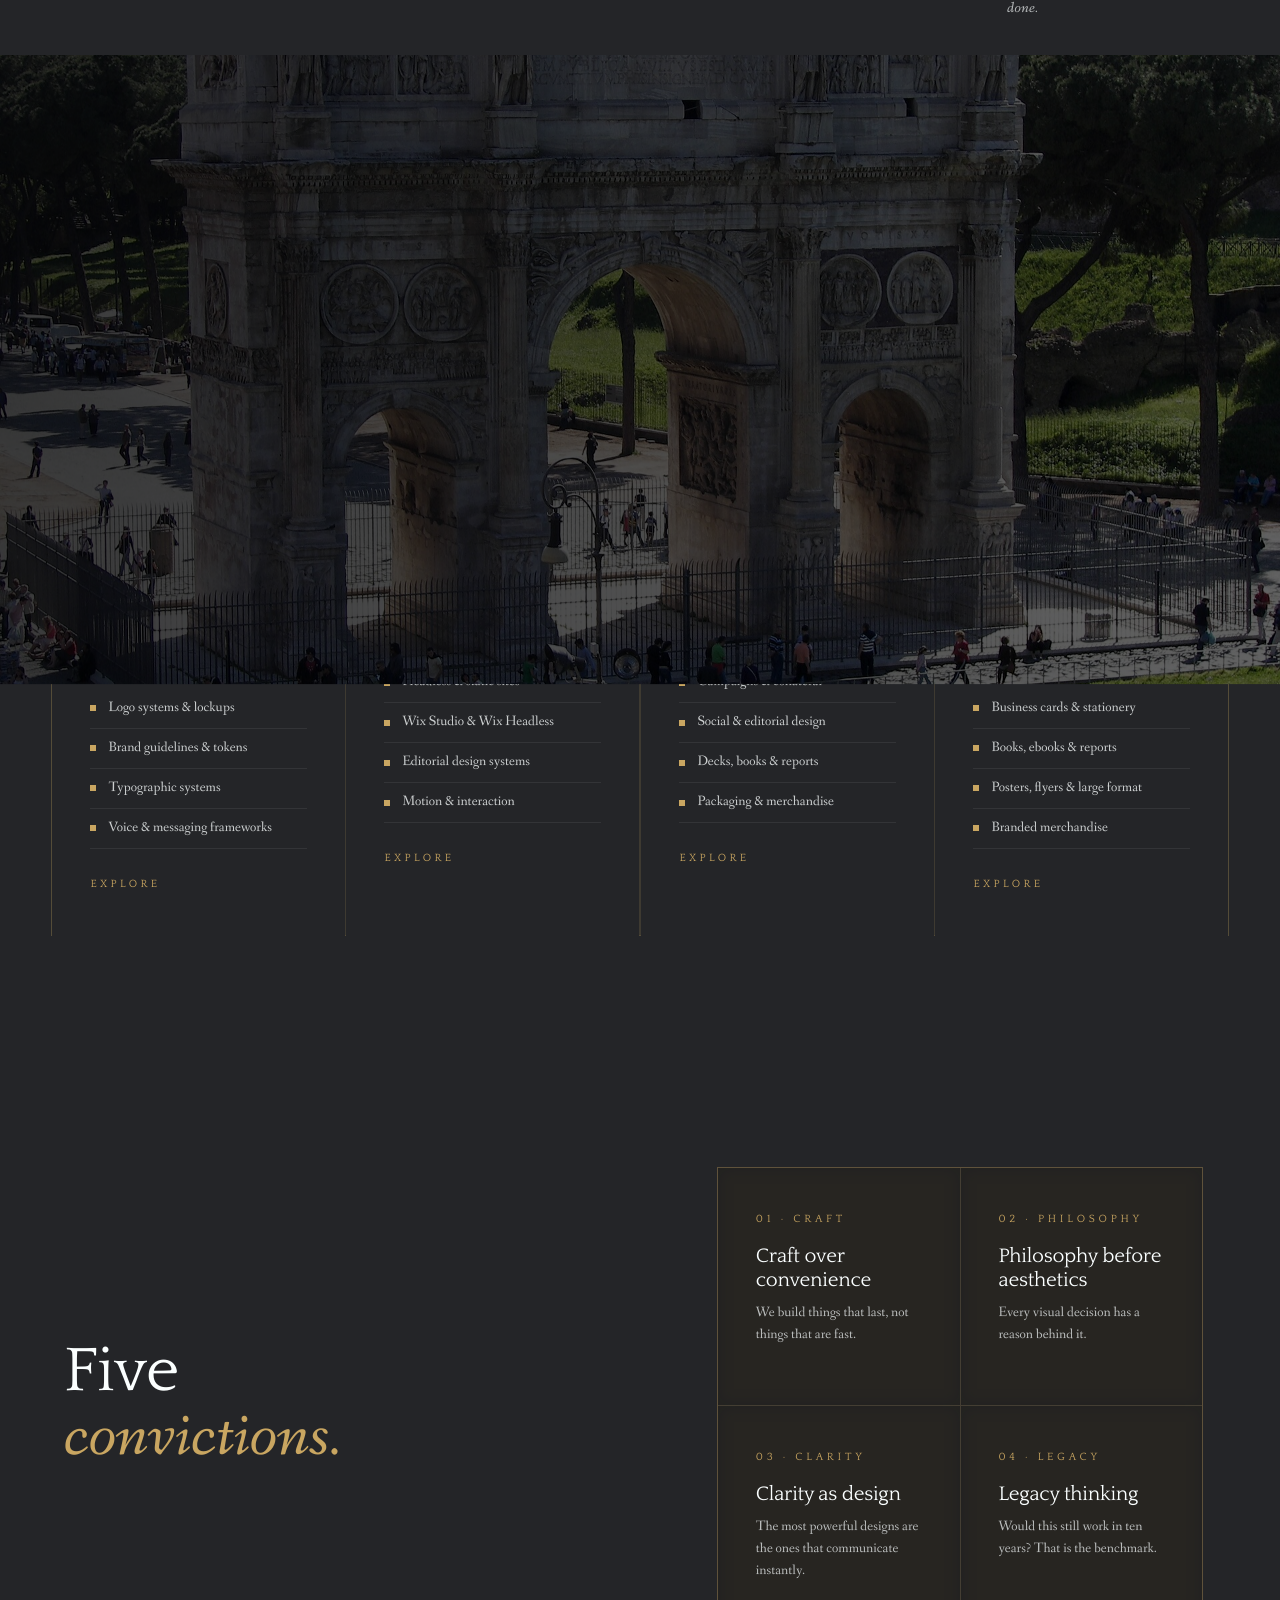
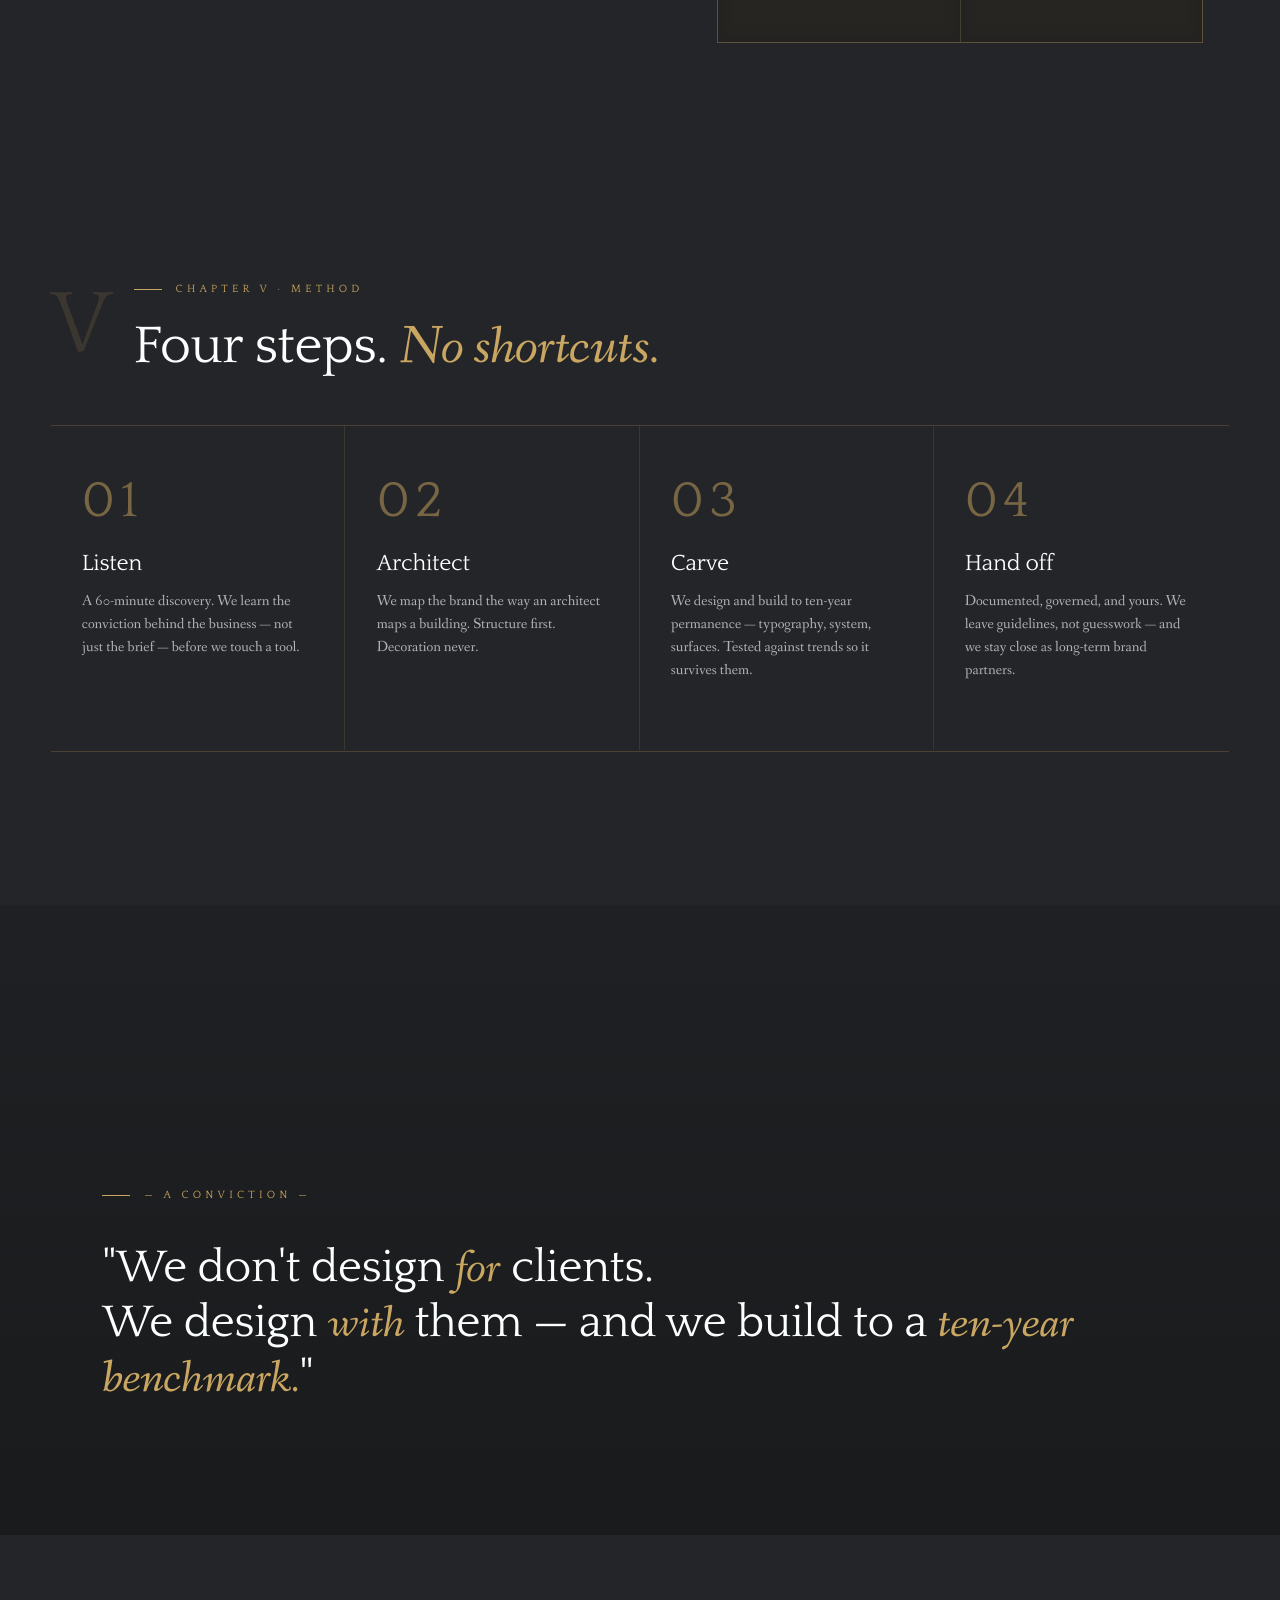
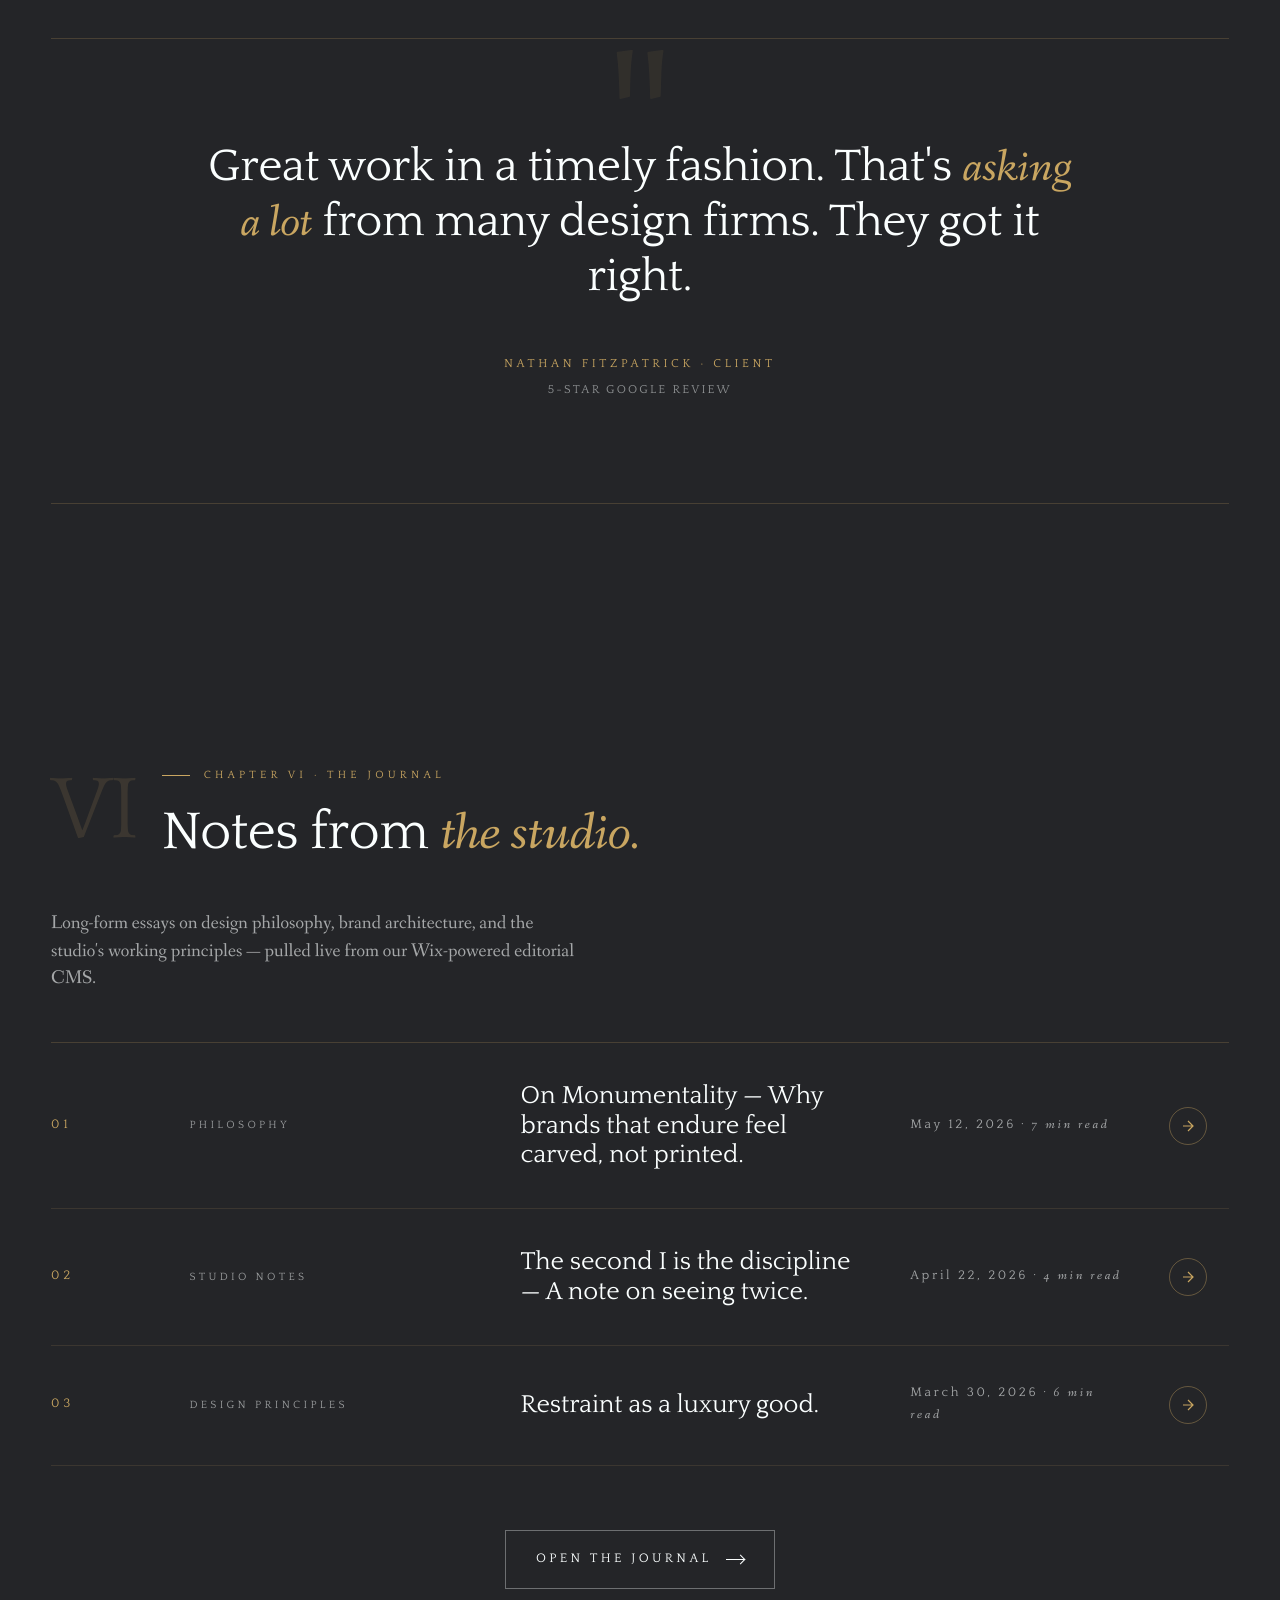
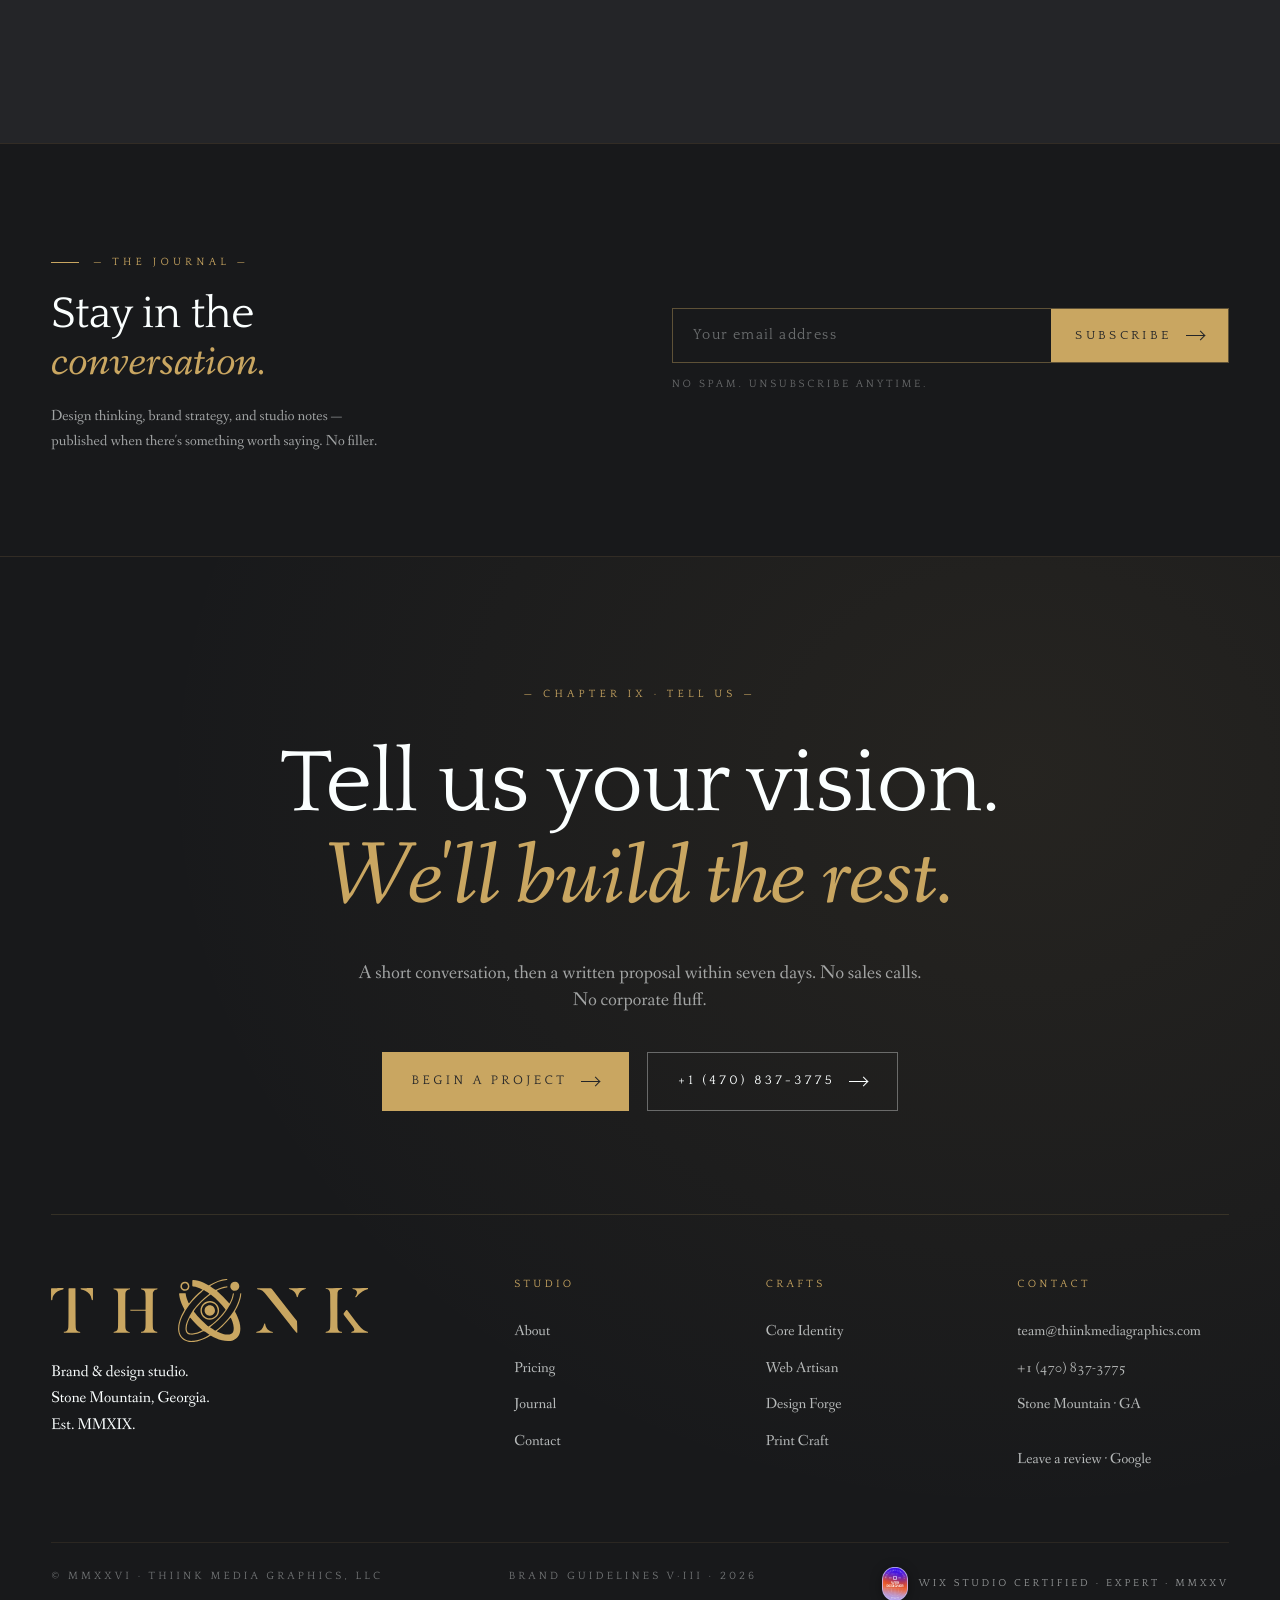
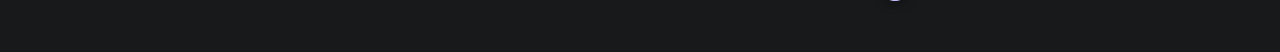
==== commit b1395306: "Fix marquee: inline SVGs for MOO/Wix/Printful, restore complete 2nd set https://claude.ai/code/sessi" ====
--- a/index.html
+++ b/index.html
@@ -164,11 +164,11 @@
         <span class="partner-sep" aria-hidden="true"></span>
         <span class="partner-logo"><img src="assets/logos/partner-disneyplus.png" alt="Disney+" /></span>
         <span class="partner-sep" aria-hidden="true"></span>
-        <span class="partner-logo"><img src="assets/logos/partner-moo.svg" alt="MOO" /></span>
-        <span class="partner-sep" aria-hidden="true"></span>
-        <span class="partner-logo"><img src="assets/logos/partner-wix.svg" alt="Wix" /></span>
-        <span class="partner-sep" aria-hidden="true"></span>
-        <span class="partner-logo"><img src="assets/logos/partner-printful.svg" alt="Printful" /></span>
+        <span class="partner-logo" aria-label="MOO"><svg xmlns="http://www.w3.org/2000/svg" width="88" height="44" viewBox="0 0 88 44"><path d="M11 5C11 5 4 15 4 21C4 27.075 7.134 30 11 30C14.866 30 18 27.075 18 21C18 15 11 5 11 5Z" fill="#c9a661"/><text x="24" y="29" font-family="Arial Black,Arial,sans-serif" font-weight="900" font-size="22" fill="#c9a661">MOO</text></svg></span>
+        <span class="partner-sep" aria-hidden="true"></span>
+        <span class="partner-logo" aria-label="Wix"><svg xmlns="http://www.w3.org/2000/svg" width="72" height="44" viewBox="0 0 72 44"><text x="4" y="34" font-family="Arial Black,Arial,sans-serif" font-weight="900" font-style="italic" font-size="32" fill="#c9a661">Wix</text></svg></span>
+        <span class="partner-sep" aria-hidden="true"></span>
+        <span class="partner-logo" aria-label="Printful"><svg xmlns="http://www.w3.org/2000/svg" width="168" height="44" viewBox="0 0 168 44"><polygon points="8,38 18,12 28,38" fill="#c9a661"/><polygon points="20,38 32,8 44,38" fill="#c9a661"/><text x="52" y="34" font-family="Arial,sans-serif" font-weight="700" font-size="17" letter-spacing="2" fill="#c9a661">PRINTFUL</text></svg></span>
         <span class="partner-sep" aria-hidden="true"></span>
         <span class="partner-logo"><img src="assets/logos/partner-affirm.png" alt="" aria-hidden="true" /></span>
         <span class="partner-sep" aria-hidden="true"></span>
@@ -176,11 +176,11 @@
         <span class="partner-sep" aria-hidden="true"></span>
         <span class="partner-logo"><img src="assets/logos/partner-disneyplus.png" alt="" aria-hidden="true" /></span>
         <span class="partner-sep" aria-hidden="true"></span>
-        <span class="partner-logo"><img src="assets/logos/partner-moo.svg" alt="" aria-hidden="true" /></span>
-        <span class="partner-sep" aria-hidden="true"></span>
-        <span class="partner-logo"><img src="assets/logos/partner-wix.svg" alt="" aria-hidden="true" /></span>
-        <span class="partner-sep" aria-hidden="true"></span>
-        <span class="partner-logo"><img src="assets/logos/partner-printful.svg" alt="" aria-hidden="true" /></span>
+        <span class="partner-logo" aria-hidden="true"><svg xmlns="http://www.w3.org/2000/svg" width="88" height="44" viewBox="0 0 88 44"><path d="M11 5C11 5 4 15 4 21C4 27.075 7.134 30 11 30C14.866 30 18 27.075 18 21C18 15 11 5 11 5Z" fill="#c9a661"/><text x="24" y="29" font-family="Arial Black,Arial,sans-serif" font-weight="900" font-size="22" fill="#c9a661">MOO</text></svg></span>
+        <span class="partner-sep" aria-hidden="true"></span>
+        <span class="partner-logo" aria-hidden="true"><svg xmlns="http://www.w3.org/2000/svg" width="72" height="44" viewBox="0 0 72 44"><text x="4" y="34" font-family="Arial Black,Arial,sans-serif" font-weight="900" font-style="italic" font-size="32" fill="#c9a661">Wix</text></svg></span>
+        <span class="partner-sep" aria-hidden="true"></span>
+        <span class="partner-logo" aria-hidden="true"><svg xmlns="http://www.w3.org/2000/svg" width="168" height="44" viewBox="0 0 168 44"><polygon points="8,38 18,12 28,38" fill="#c9a661"/><polygon points="20,38 32,8 44,38" fill="#c9a661"/><text x="52" y="34" font-family="Arial,sans-serif" font-weight="700" font-size="17" letter-spacing="2" fill="#c9a661">PRINTFUL</text></svg></span>
       </div>
     </div>
   </div>
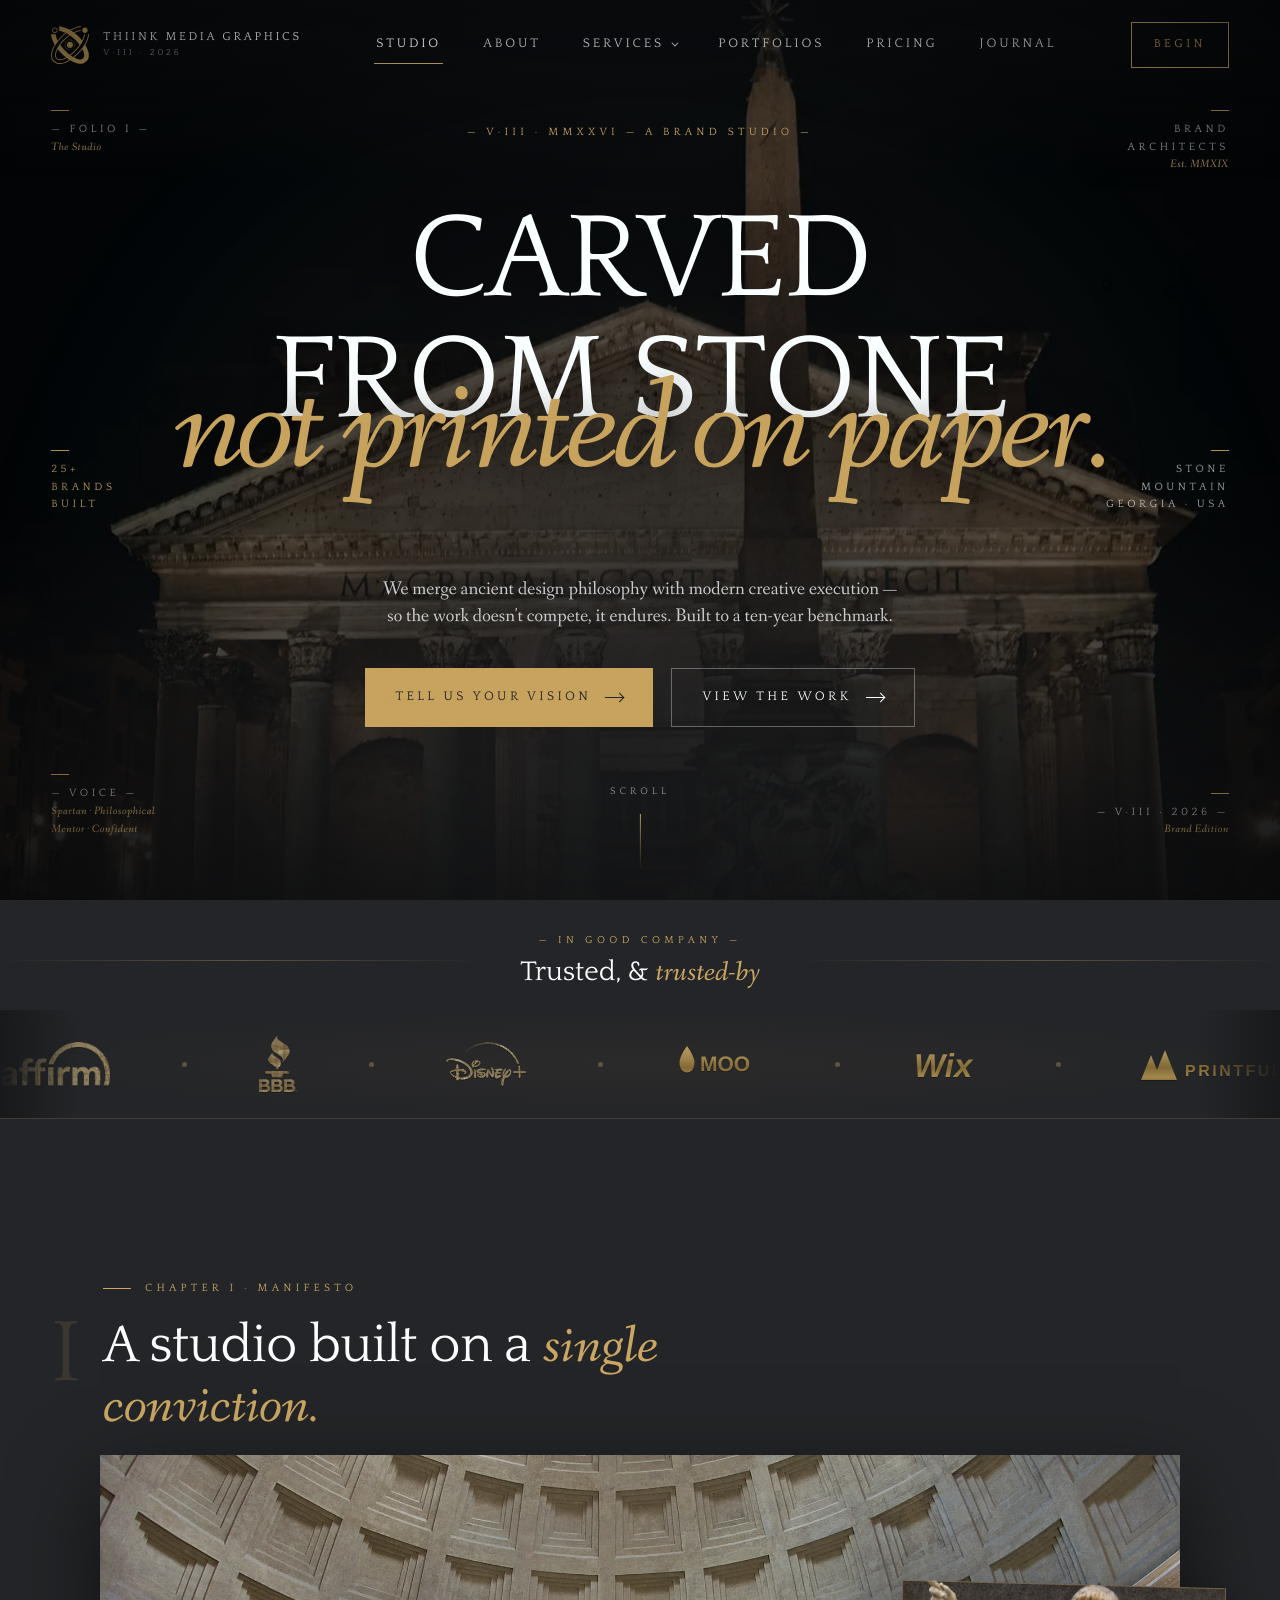
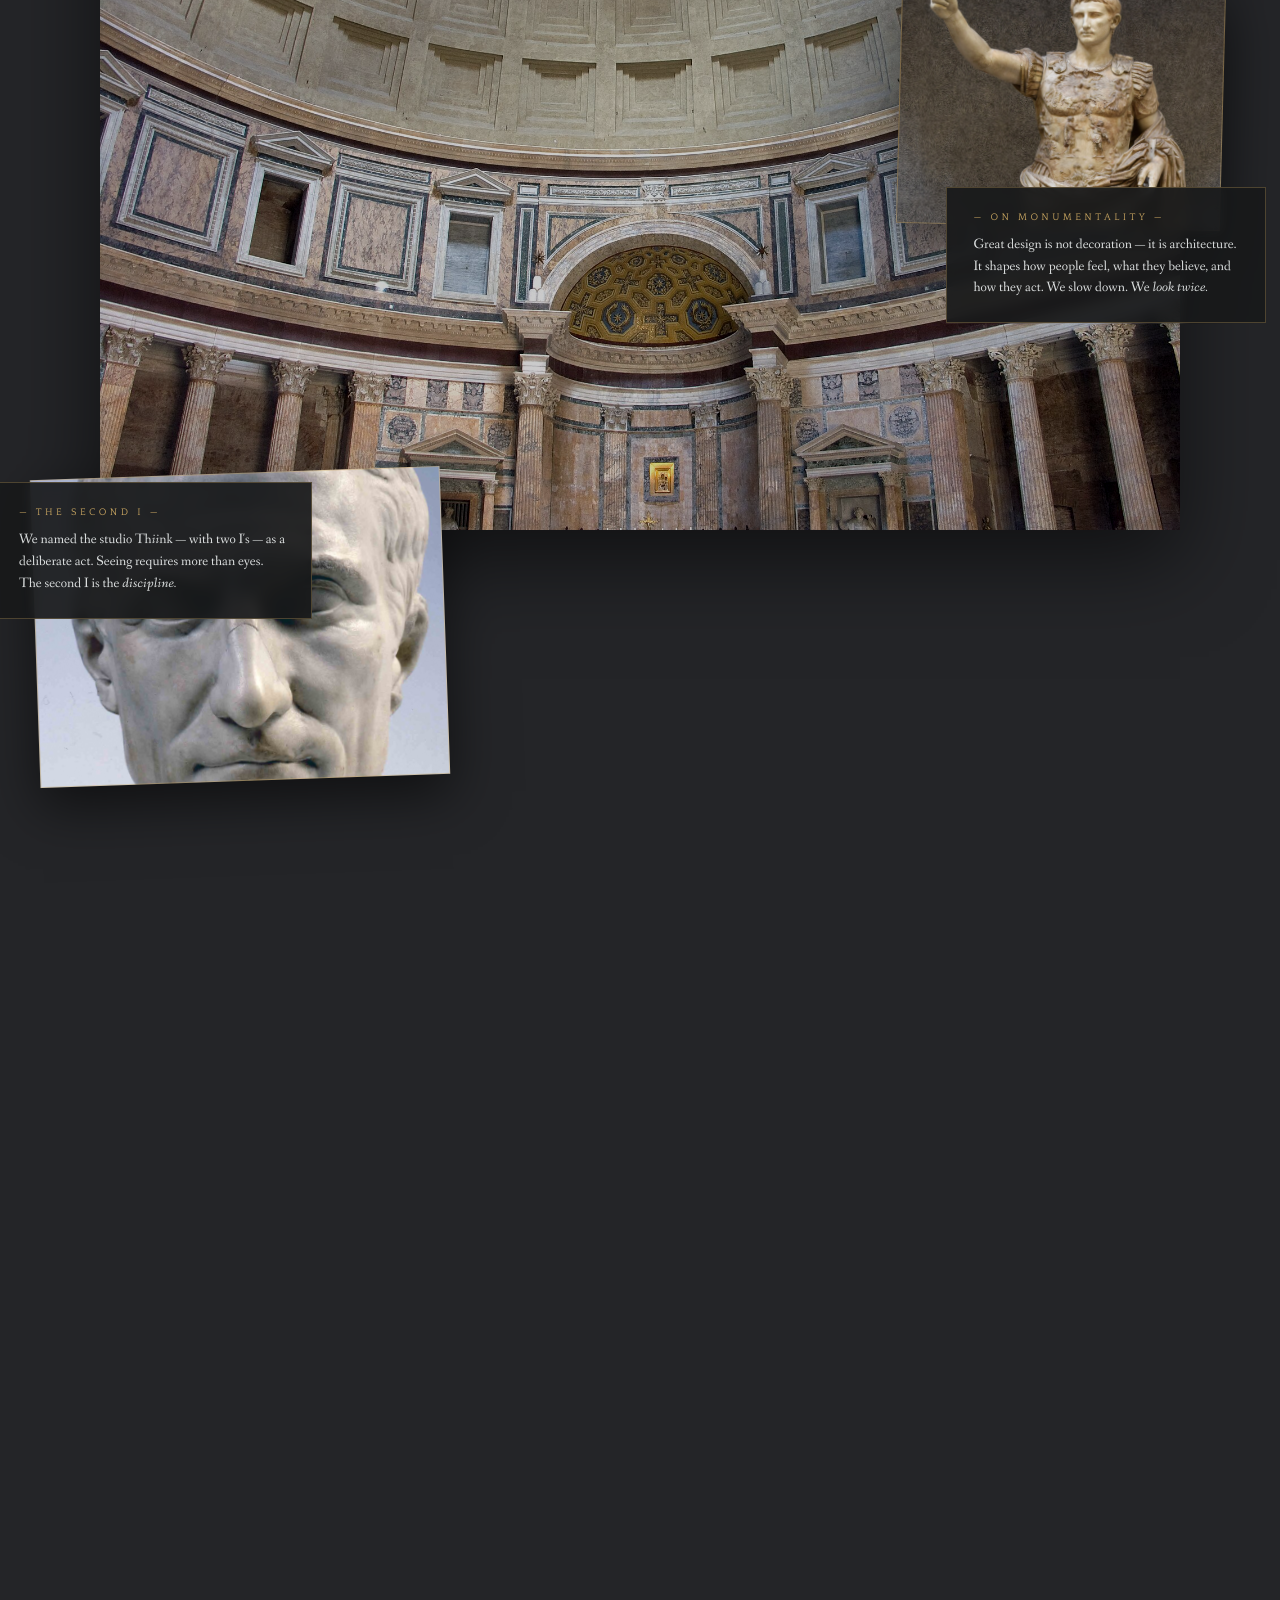
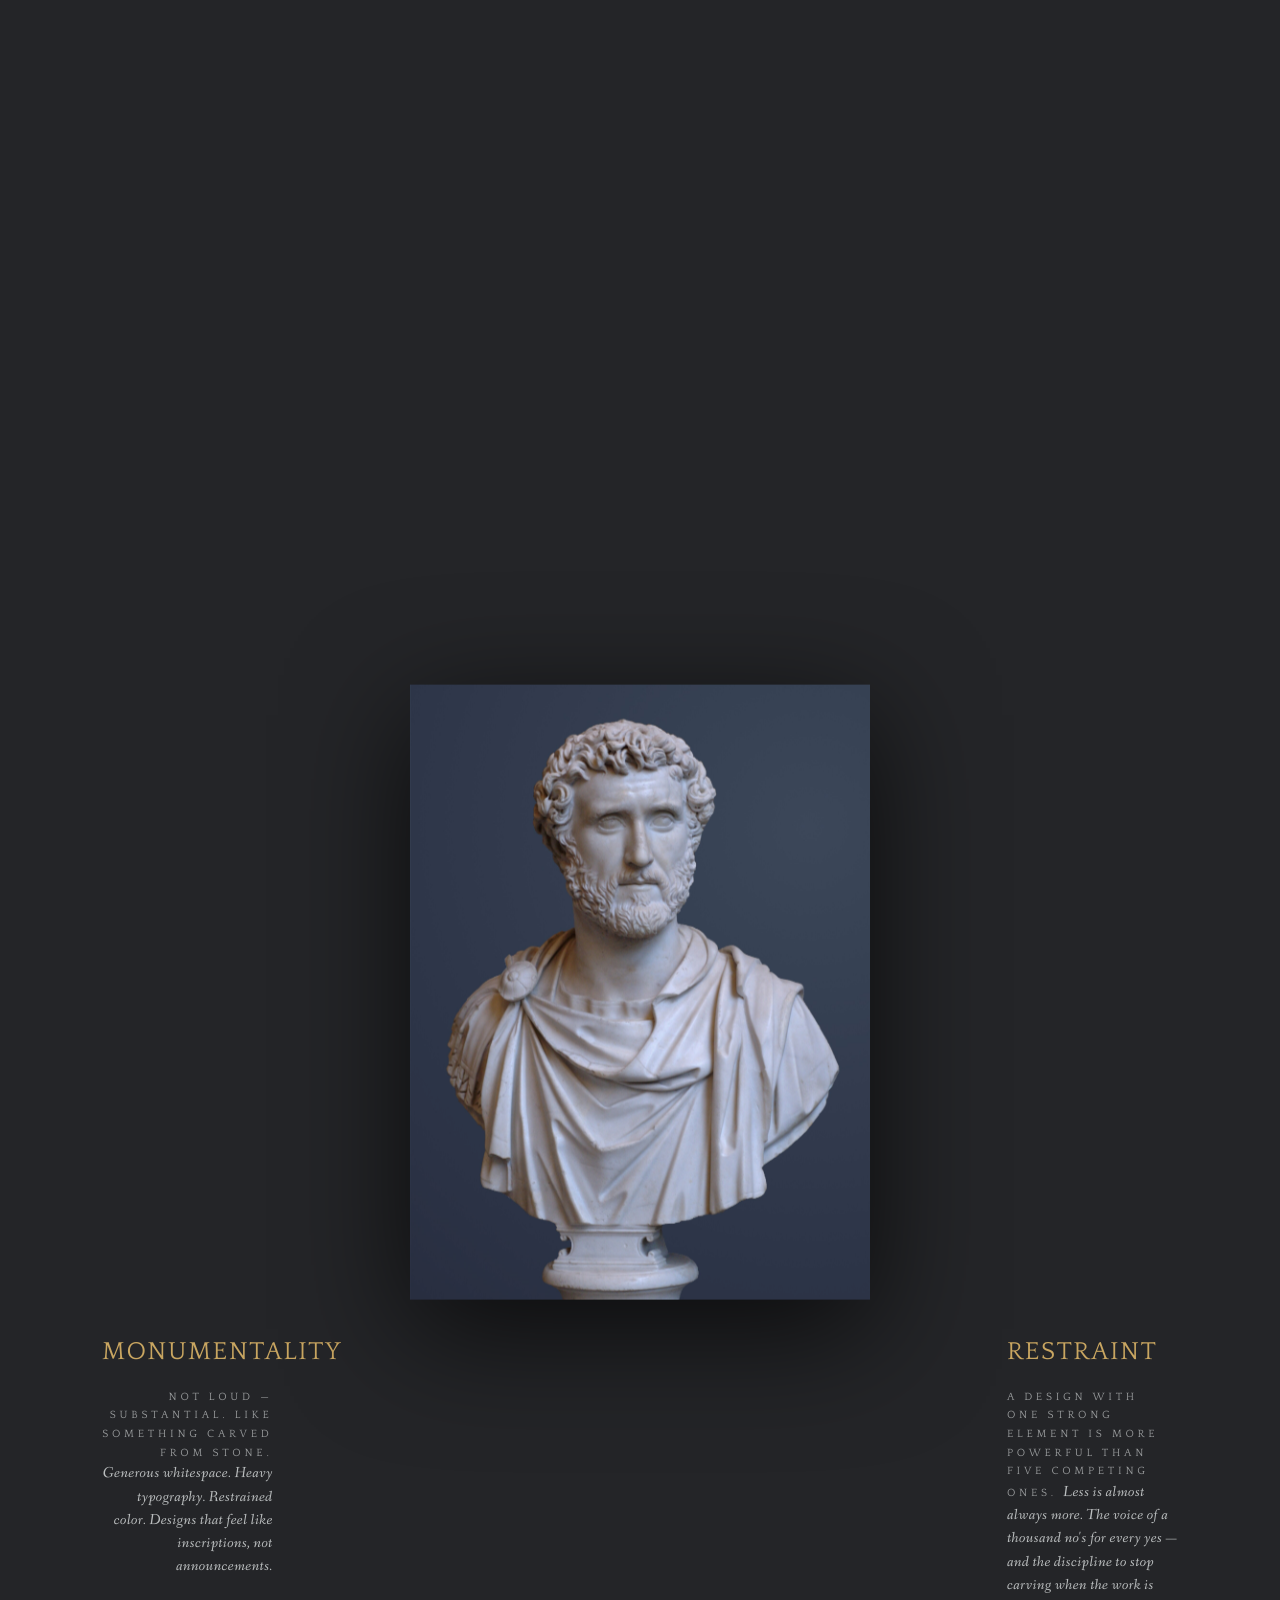
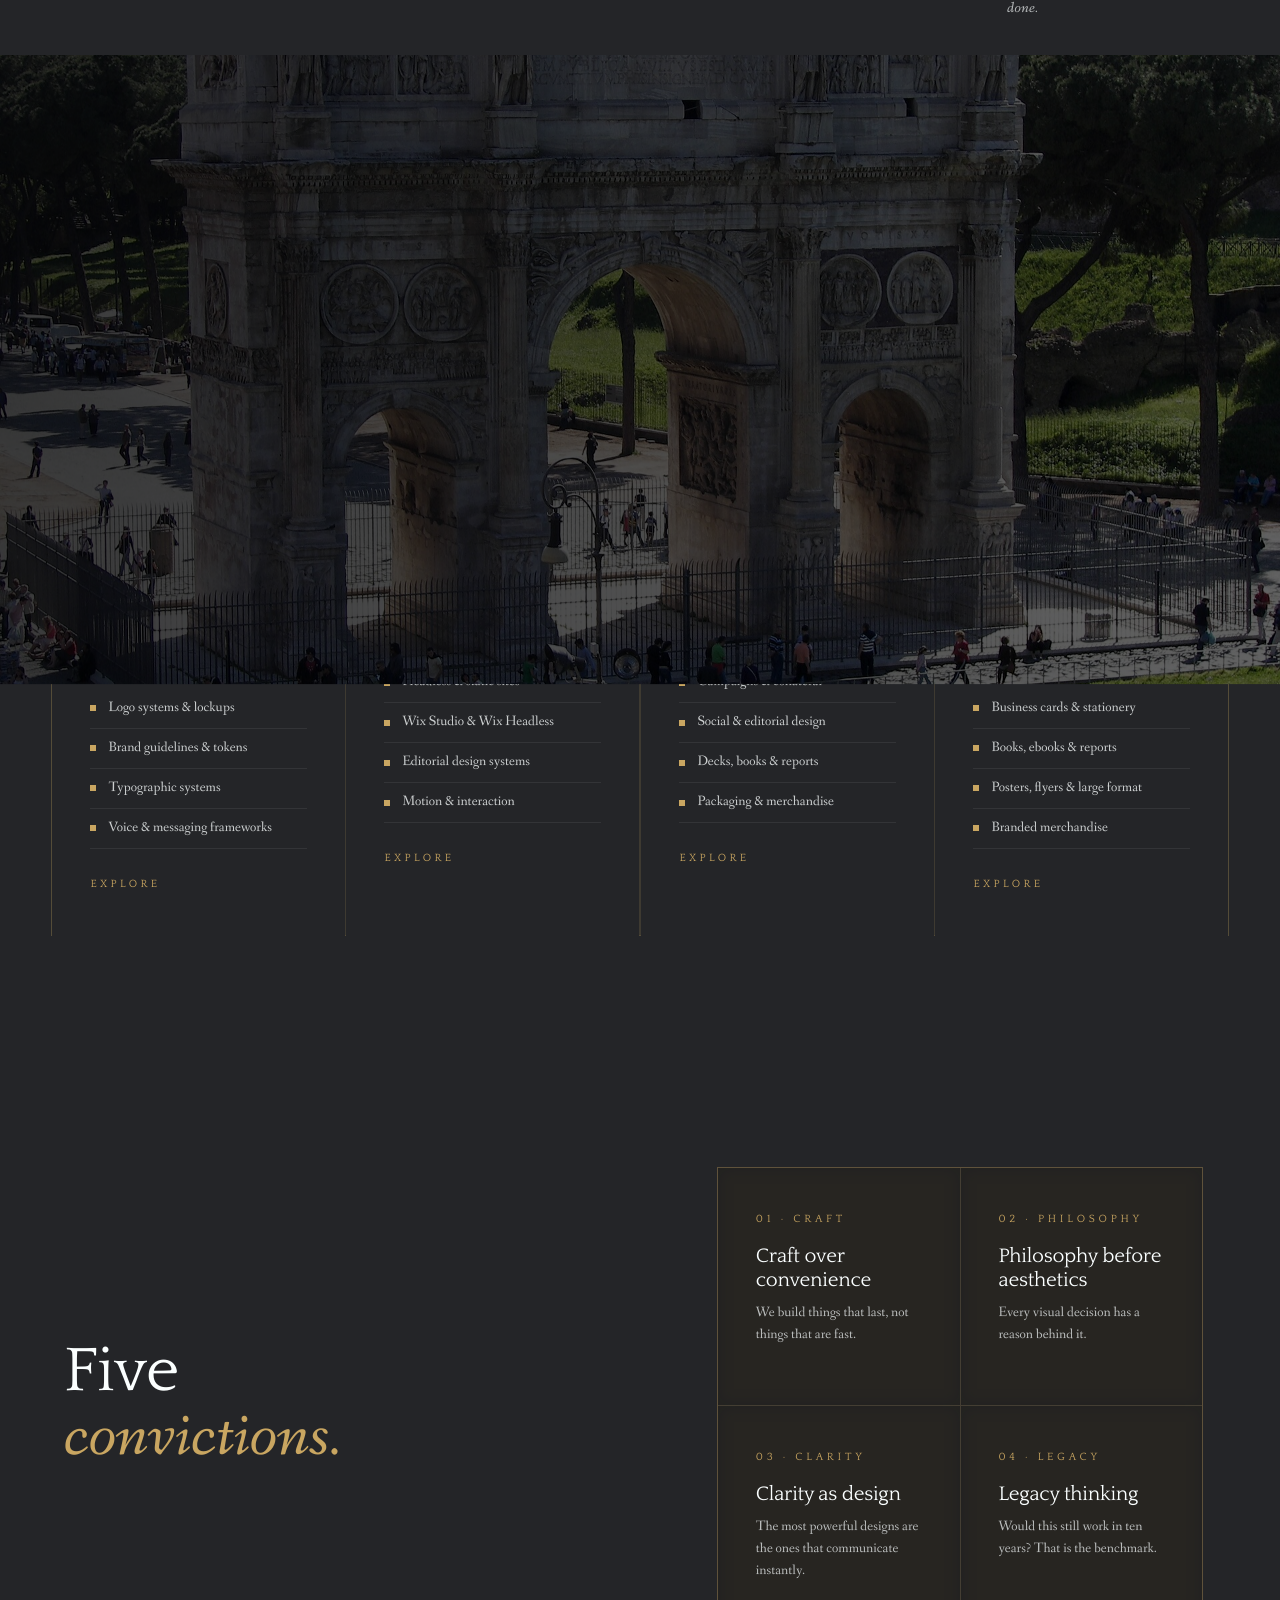
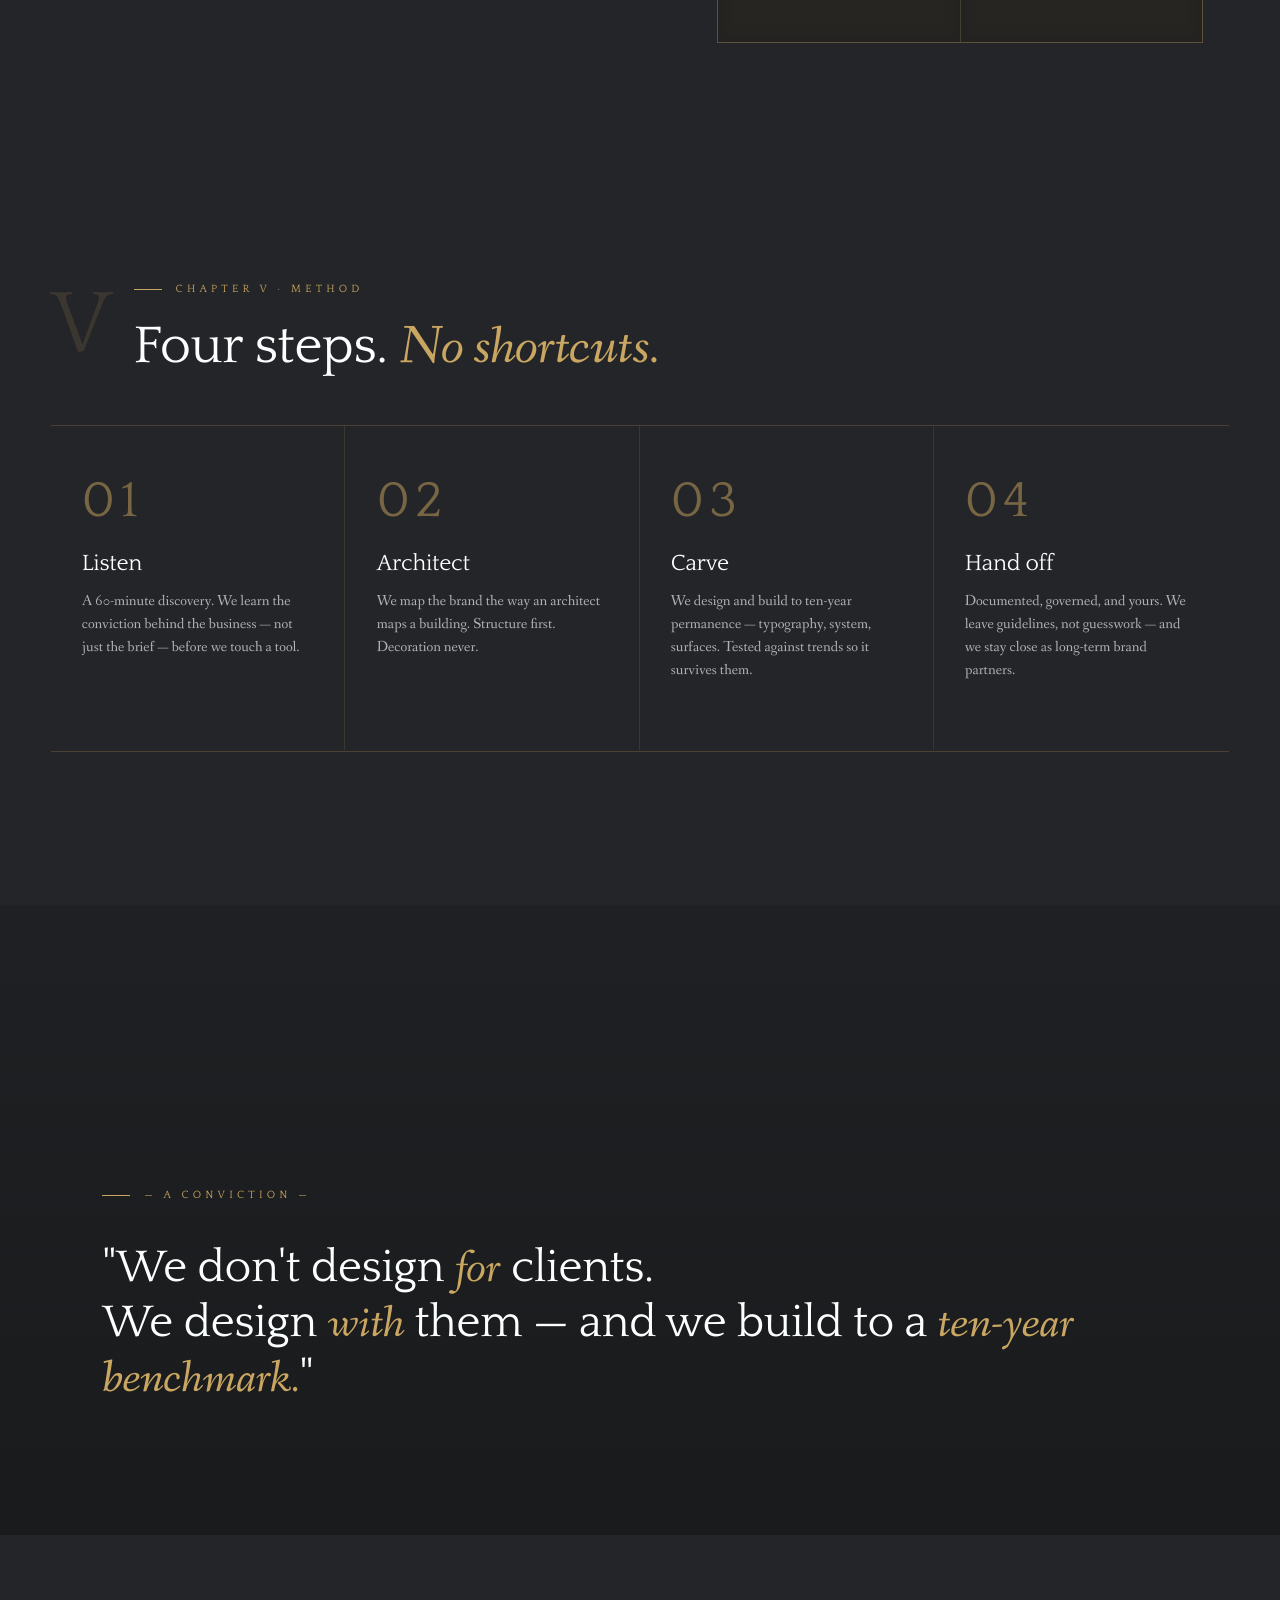
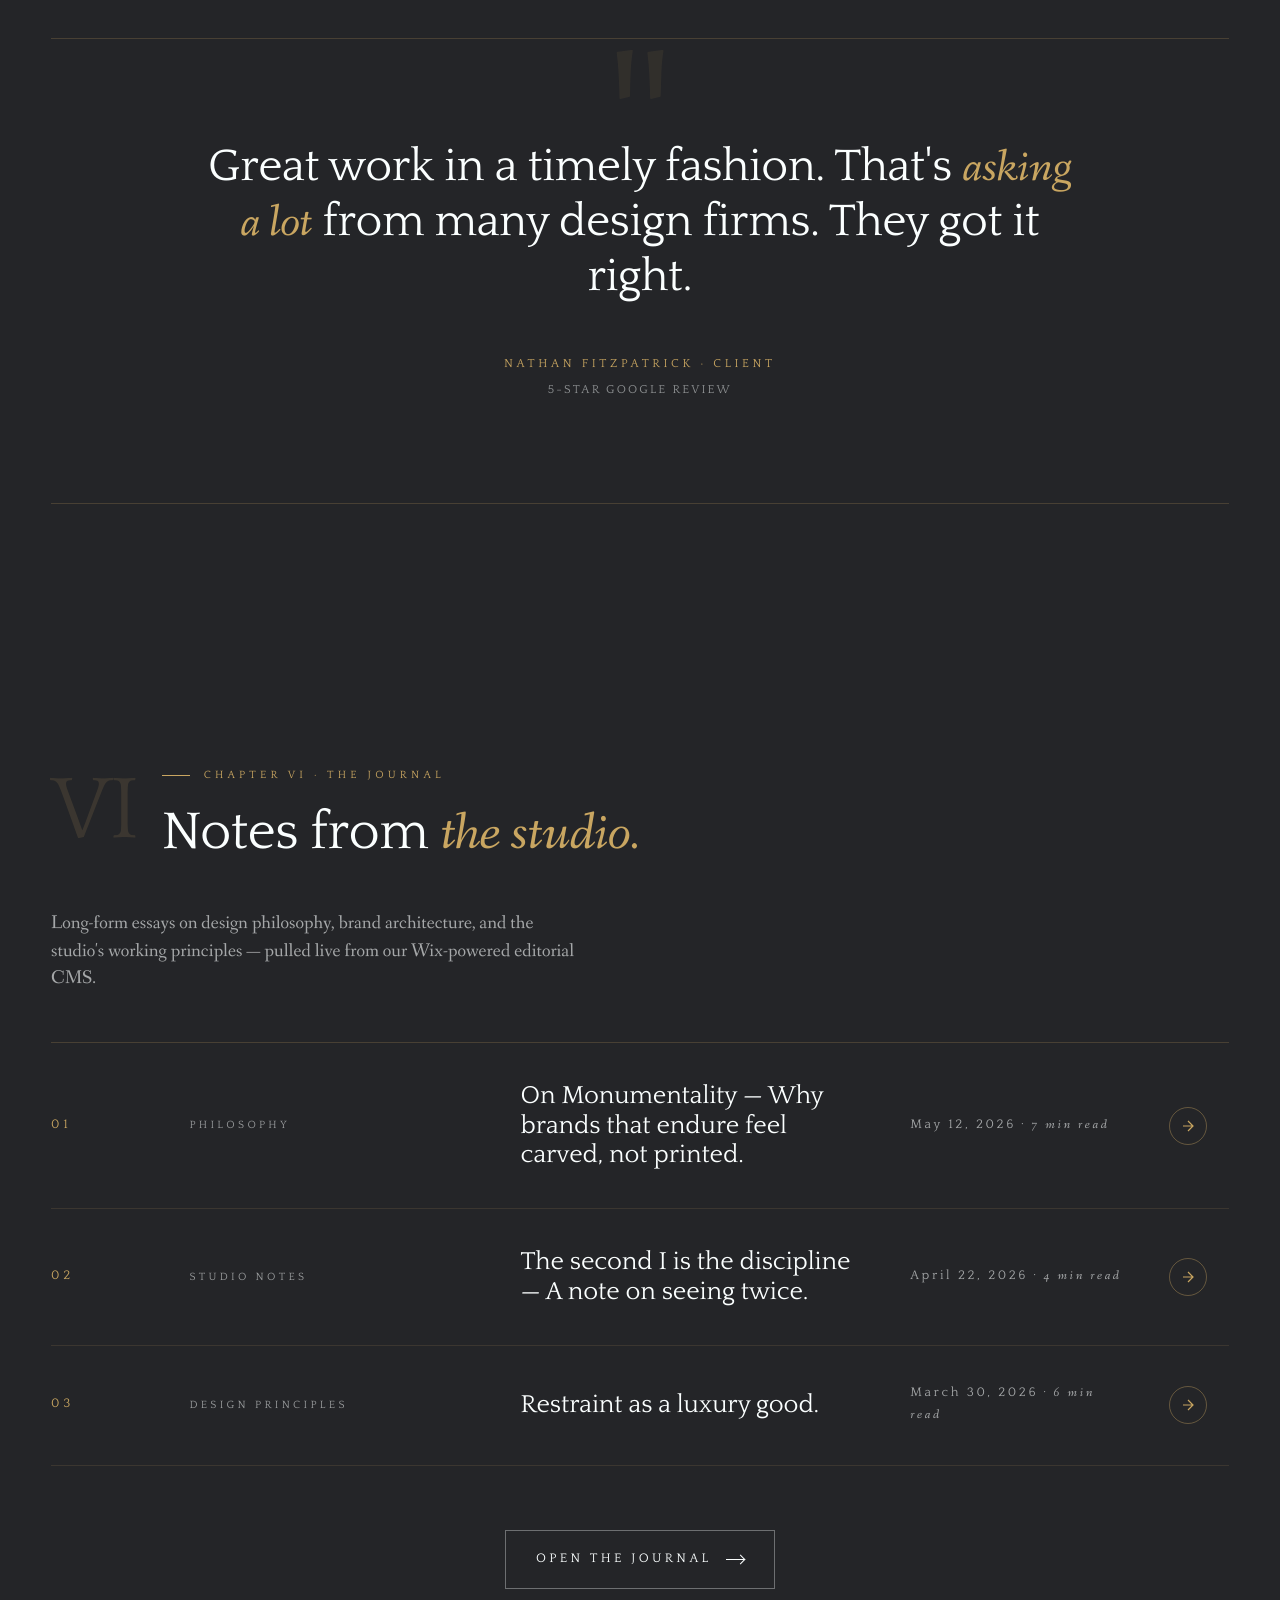
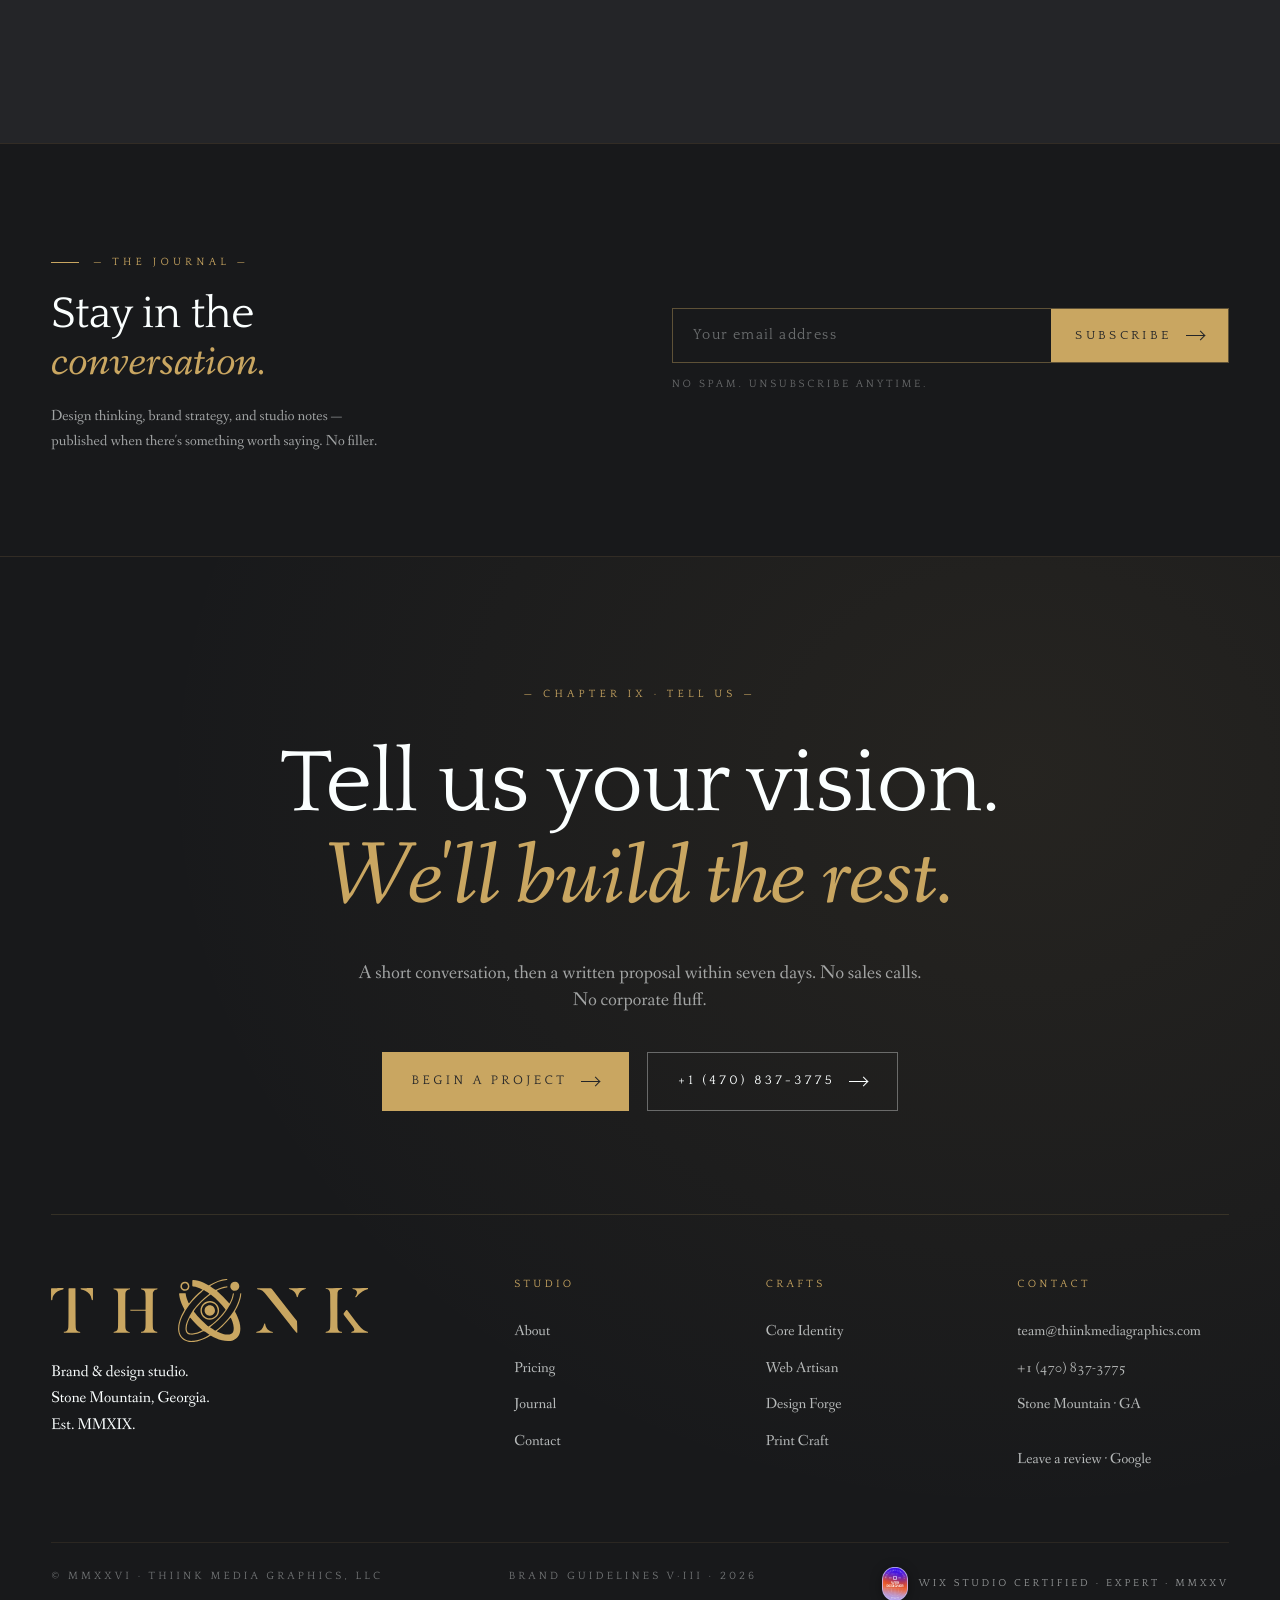
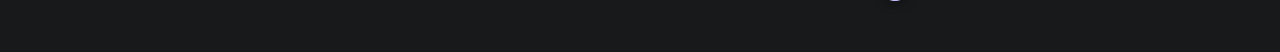
==== commit e79b8328: "Match SVG logos to PNG logos: gold foil gradient + drop-shadow filter https://claude.ai/code/session" ====
--- a/index.html
+++ b/index.html
@@ -156,6 +156,18 @@
       </div>
       <span class="partners__rule" aria-hidden="true"></span>
     </div>
+    <!-- shared gold-foil gradient for inline SVG logos -->
+    <svg width="0" height="0" aria-hidden="true" focusable="false" style="position:absolute;overflow:hidden">
+      <defs>
+        <linearGradient id="gfoil" x1="0" y1="0" x2="0" y2="44" gradientUnits="userSpaceOnUse">
+          <stop offset="0%"   stop-color="#e8c872"/>
+          <stop offset="30%"  stop-color="#c9a661"/>
+          <stop offset="58%"  stop-color="#9c7c38"/>
+          <stop offset="80%"  stop-color="#c5a45a"/>
+          <stop offset="100%" stop-color="#7c5e1e"/>
+        </linearGradient>
+      </defs>
+    </svg>
     <div class="marquee partners__marquee">
       <div class="marquee__track partners__track">
         <span class="partner-logo"><img src="assets/logos/partner-affirm.png" alt="Affirm" /></span>
@@ -164,11 +176,11 @@
         <span class="partner-sep" aria-hidden="true"></span>
         <span class="partner-logo"><img src="assets/logos/partner-disneyplus.png" alt="Disney+" /></span>
         <span class="partner-sep" aria-hidden="true"></span>
-        <span class="partner-logo" aria-label="MOO"><svg xmlns="http://www.w3.org/2000/svg" width="88" height="44" viewBox="0 0 88 44"><path d="M11 5C11 5 4 15 4 21C4 27.075 7.134 30 11 30C14.866 30 18 27.075 18 21C18 15 11 5 11 5Z" fill="#c9a661"/><text x="24" y="29" font-family="Arial Black,Arial,sans-serif" font-weight="900" font-size="22" fill="#c9a661">MOO</text></svg></span>
-        <span class="partner-sep" aria-hidden="true"></span>
-        <span class="partner-logo" aria-label="Wix"><svg xmlns="http://www.w3.org/2000/svg" width="72" height="44" viewBox="0 0 72 44"><text x="4" y="34" font-family="Arial Black,Arial,sans-serif" font-weight="900" font-style="italic" font-size="32" fill="#c9a661">Wix</text></svg></span>
-        <span class="partner-sep" aria-hidden="true"></span>
-        <span class="partner-logo" aria-label="Printful"><svg xmlns="http://www.w3.org/2000/svg" width="168" height="44" viewBox="0 0 168 44"><polygon points="8,38 18,12 28,38" fill="#c9a661"/><polygon points="20,38 32,8 44,38" fill="#c9a661"/><text x="52" y="34" font-family="Arial,sans-serif" font-weight="700" font-size="17" letter-spacing="2" fill="#c9a661">PRINTFUL</text></svg></span>
+        <span class="partner-logo" aria-label="MOO"><svg xmlns="http://www.w3.org/2000/svg" width="88" height="44" viewBox="0 0 88 44"><path d="M12 4C12 4 4.5 14 4.5 20.5C4.5 26.9 7.9 30.5 12 30.5C16.1 30.5 19.5 26.9 19.5 20.5C19.5 14 12 4 12 4Z" fill="url(#gfoil)"/><text x="25" y="29" font-family="Arial Black,sans-serif" font-weight="900" font-size="21" fill="url(#gfoil)">MOO</text></svg></span>
+        <span class="partner-sep" aria-hidden="true"></span>
+        <span class="partner-logo" aria-label="Wix"><svg xmlns="http://www.w3.org/2000/svg" width="72" height="44" viewBox="0 0 72 44"><text x="2" y="35" font-family="Arial Black,sans-serif" font-weight="900" font-style="italic" font-size="33" fill="url(#gfoil)">Wix</text></svg></span>
+        <span class="partner-sep" aria-hidden="true"></span>
+        <span class="partner-logo" aria-label="Printful"><svg xmlns="http://www.w3.org/2000/svg" width="168" height="44" viewBox="0 0 168 44"><polygon points="8,38 18,13 28,38" fill="url(#gfoil)"/><polygon points="20,38 32,8 44,38" fill="url(#gfoil)"/><text x="52" y="34" font-family="Arial,sans-serif" font-weight="700" font-size="16" letter-spacing="2.5" fill="url(#gfoil)">PRINTFUL</text></svg></span>
         <span class="partner-sep" aria-hidden="true"></span>
         <span class="partner-logo"><img src="assets/logos/partner-affirm.png" alt="" aria-hidden="true" /></span>
         <span class="partner-sep" aria-hidden="true"></span>
@@ -176,11 +188,11 @@
         <span class="partner-sep" aria-hidden="true"></span>
         <span class="partner-logo"><img src="assets/logos/partner-disneyplus.png" alt="" aria-hidden="true" /></span>
         <span class="partner-sep" aria-hidden="true"></span>
-        <span class="partner-logo" aria-hidden="true"><svg xmlns="http://www.w3.org/2000/svg" width="88" height="44" viewBox="0 0 88 44"><path d="M11 5C11 5 4 15 4 21C4 27.075 7.134 30 11 30C14.866 30 18 27.075 18 21C18 15 11 5 11 5Z" fill="#c9a661"/><text x="24" y="29" font-family="Arial Black,Arial,sans-serif" font-weight="900" font-size="22" fill="#c9a661">MOO</text></svg></span>
-        <span class="partner-sep" aria-hidden="true"></span>
-        <span class="partner-logo" aria-hidden="true"><svg xmlns="http://www.w3.org/2000/svg" width="72" height="44" viewBox="0 0 72 44"><text x="4" y="34" font-family="Arial Black,Arial,sans-serif" font-weight="900" font-style="italic" font-size="32" fill="#c9a661">Wix</text></svg></span>
-        <span class="partner-sep" aria-hidden="true"></span>
-        <span class="partner-logo" aria-hidden="true"><svg xmlns="http://www.w3.org/2000/svg" width="168" height="44" viewBox="0 0 168 44"><polygon points="8,38 18,12 28,38" fill="#c9a661"/><polygon points="20,38 32,8 44,38" fill="#c9a661"/><text x="52" y="34" font-family="Arial,sans-serif" font-weight="700" font-size="17" letter-spacing="2" fill="#c9a661">PRINTFUL</text></svg></span>
+        <span class="partner-logo" aria-hidden="true"><svg xmlns="http://www.w3.org/2000/svg" width="88" height="44" viewBox="0 0 88 44"><path d="M12 4C12 4 4.5 14 4.5 20.5C4.5 26.9 7.9 30.5 12 30.5C16.1 30.5 19.5 26.9 19.5 20.5C19.5 14 12 4 12 4Z" fill="url(#gfoil)"/><text x="25" y="29" font-family="Arial Black,sans-serif" font-weight="900" font-size="21" fill="url(#gfoil)">MOO</text></svg></span>
+        <span class="partner-sep" aria-hidden="true"></span>
+        <span class="partner-logo" aria-hidden="true"><svg xmlns="http://www.w3.org/2000/svg" width="72" height="44" viewBox="0 0 72 44"><text x="2" y="35" font-family="Arial Black,sans-serif" font-weight="900" font-style="italic" font-size="33" fill="url(#gfoil)">Wix</text></svg></span>
+        <span class="partner-sep" aria-hidden="true"></span>
+        <span class="partner-logo" aria-hidden="true"><svg xmlns="http://www.w3.org/2000/svg" width="168" height="44" viewBox="0 0 168 44"><polygon points="8,38 18,13 28,38" fill="url(#gfoil)"/><polygon points="20,38 32,8 44,38" fill="url(#gfoil)"/><text x="52" y="34" font-family="Arial,sans-serif" font-weight="700" font-size="16" letter-spacing="2.5" fill="url(#gfoil)">PRINTFUL</text></svg></span>
       </div>
     </div>
   </div>
--- a/assets/brand.css
+++ b/assets/brand.css
@@ -1936,7 +1936,8 @@
   transition: opacity .4s var(--ease-out), transform .4s var(--ease-out);
 }
 .partner-logo:hover { opacity: 1; transform: translateY(-2px); }
-.partner-logo img {
+.partner-logo img,
+.partner-logo svg {
   height: 44px;
   width: auto;
   display: block;
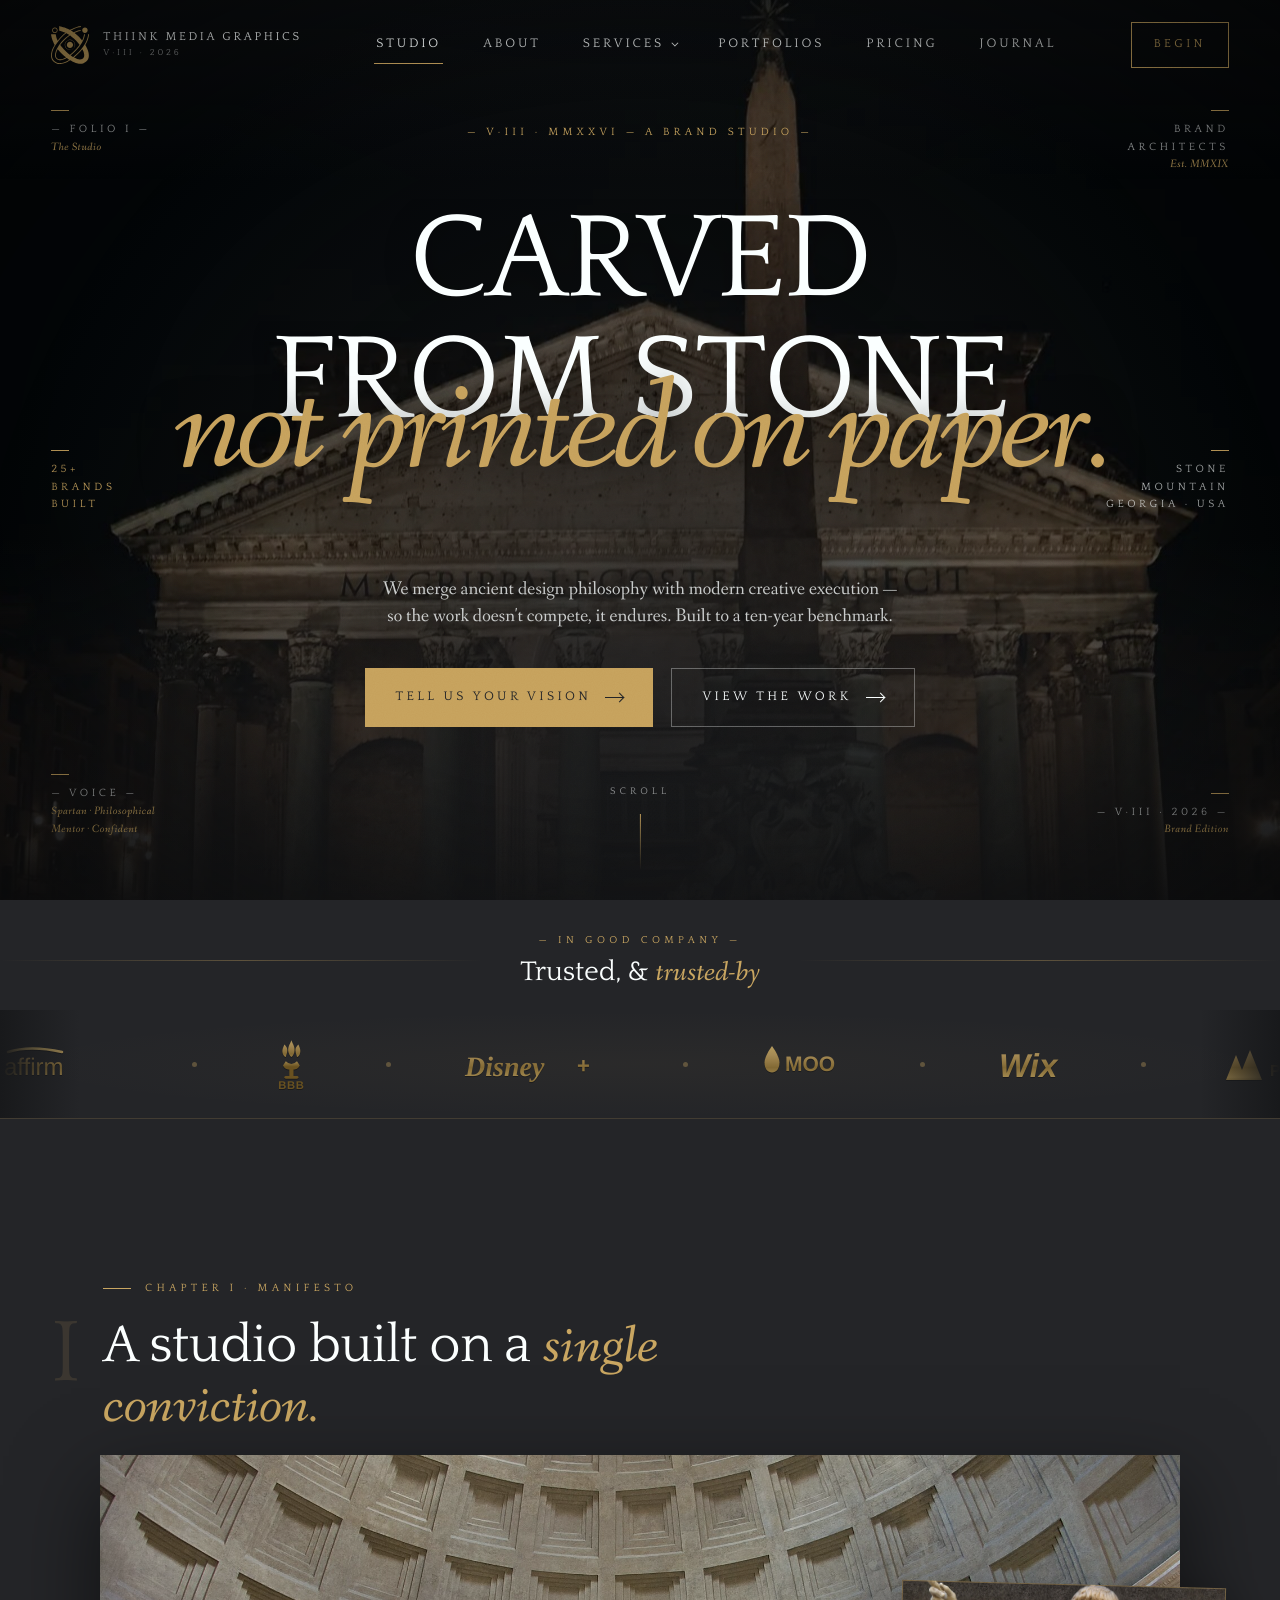
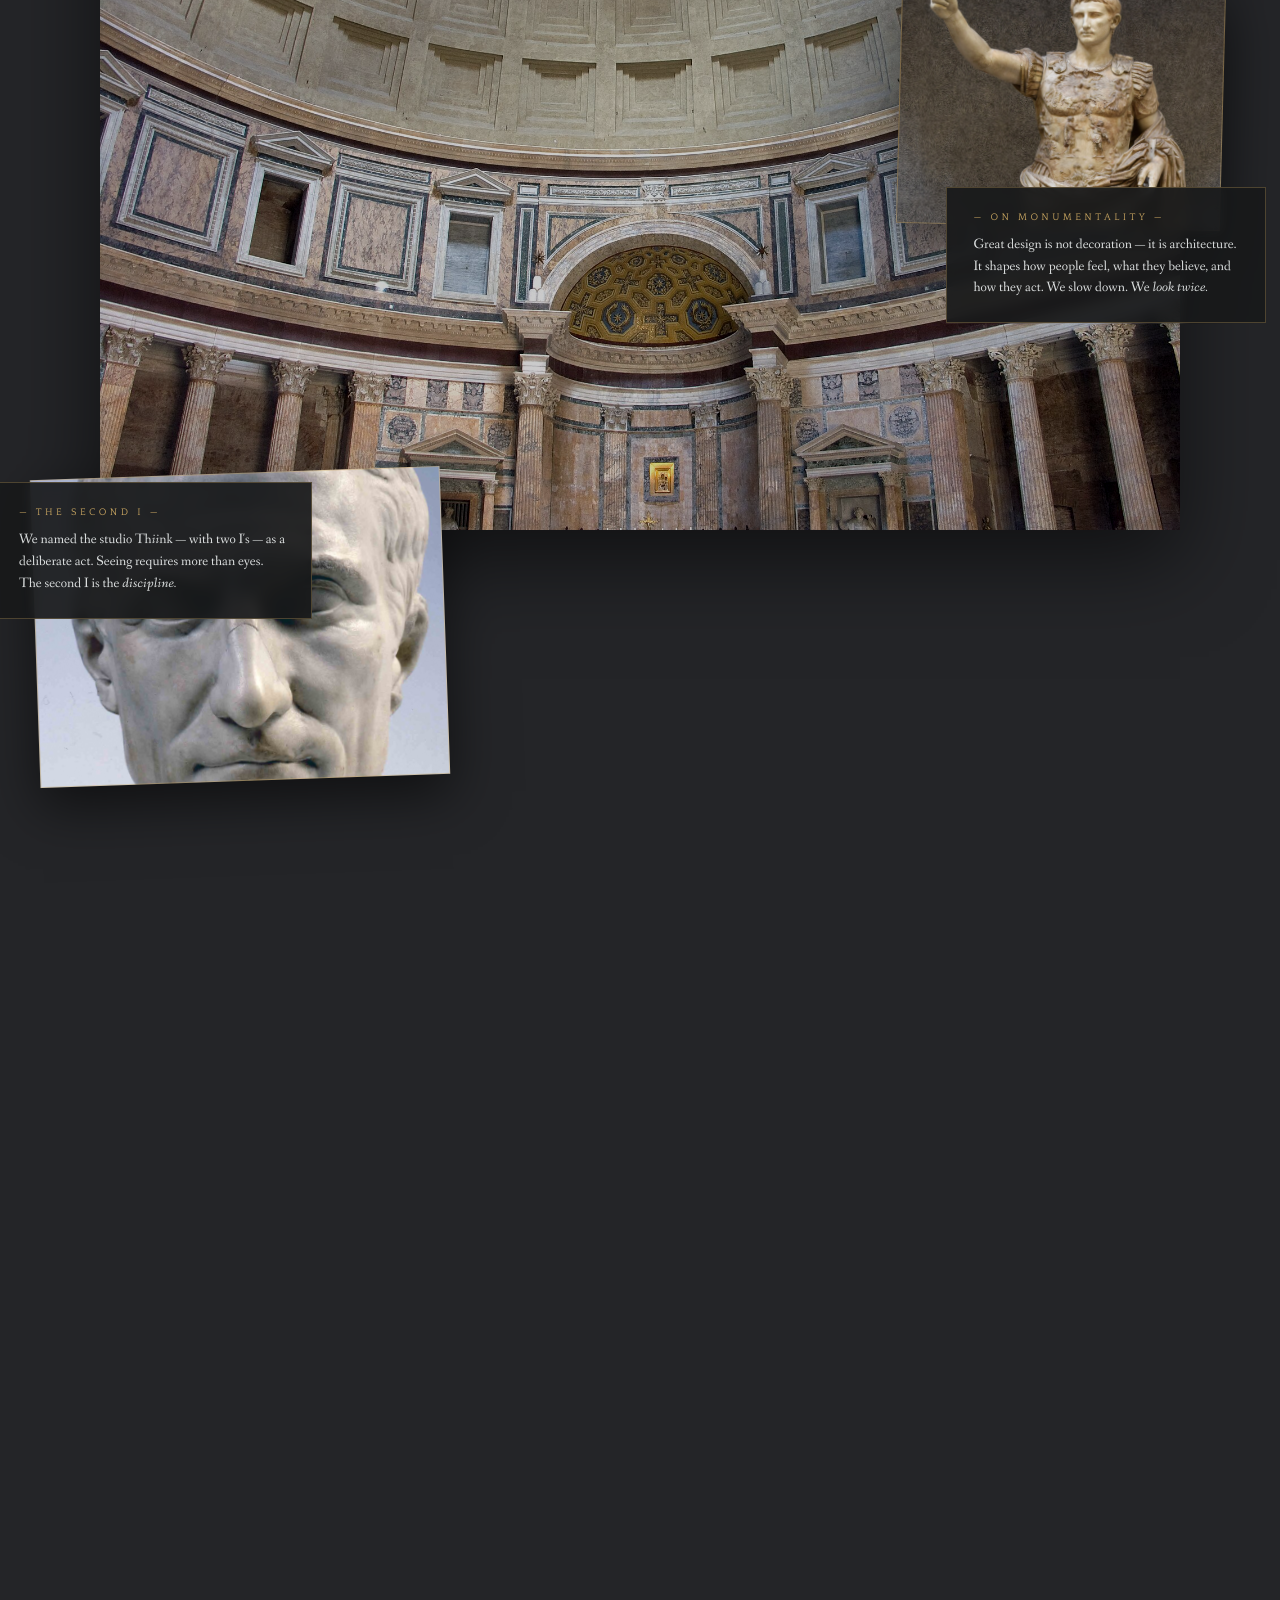
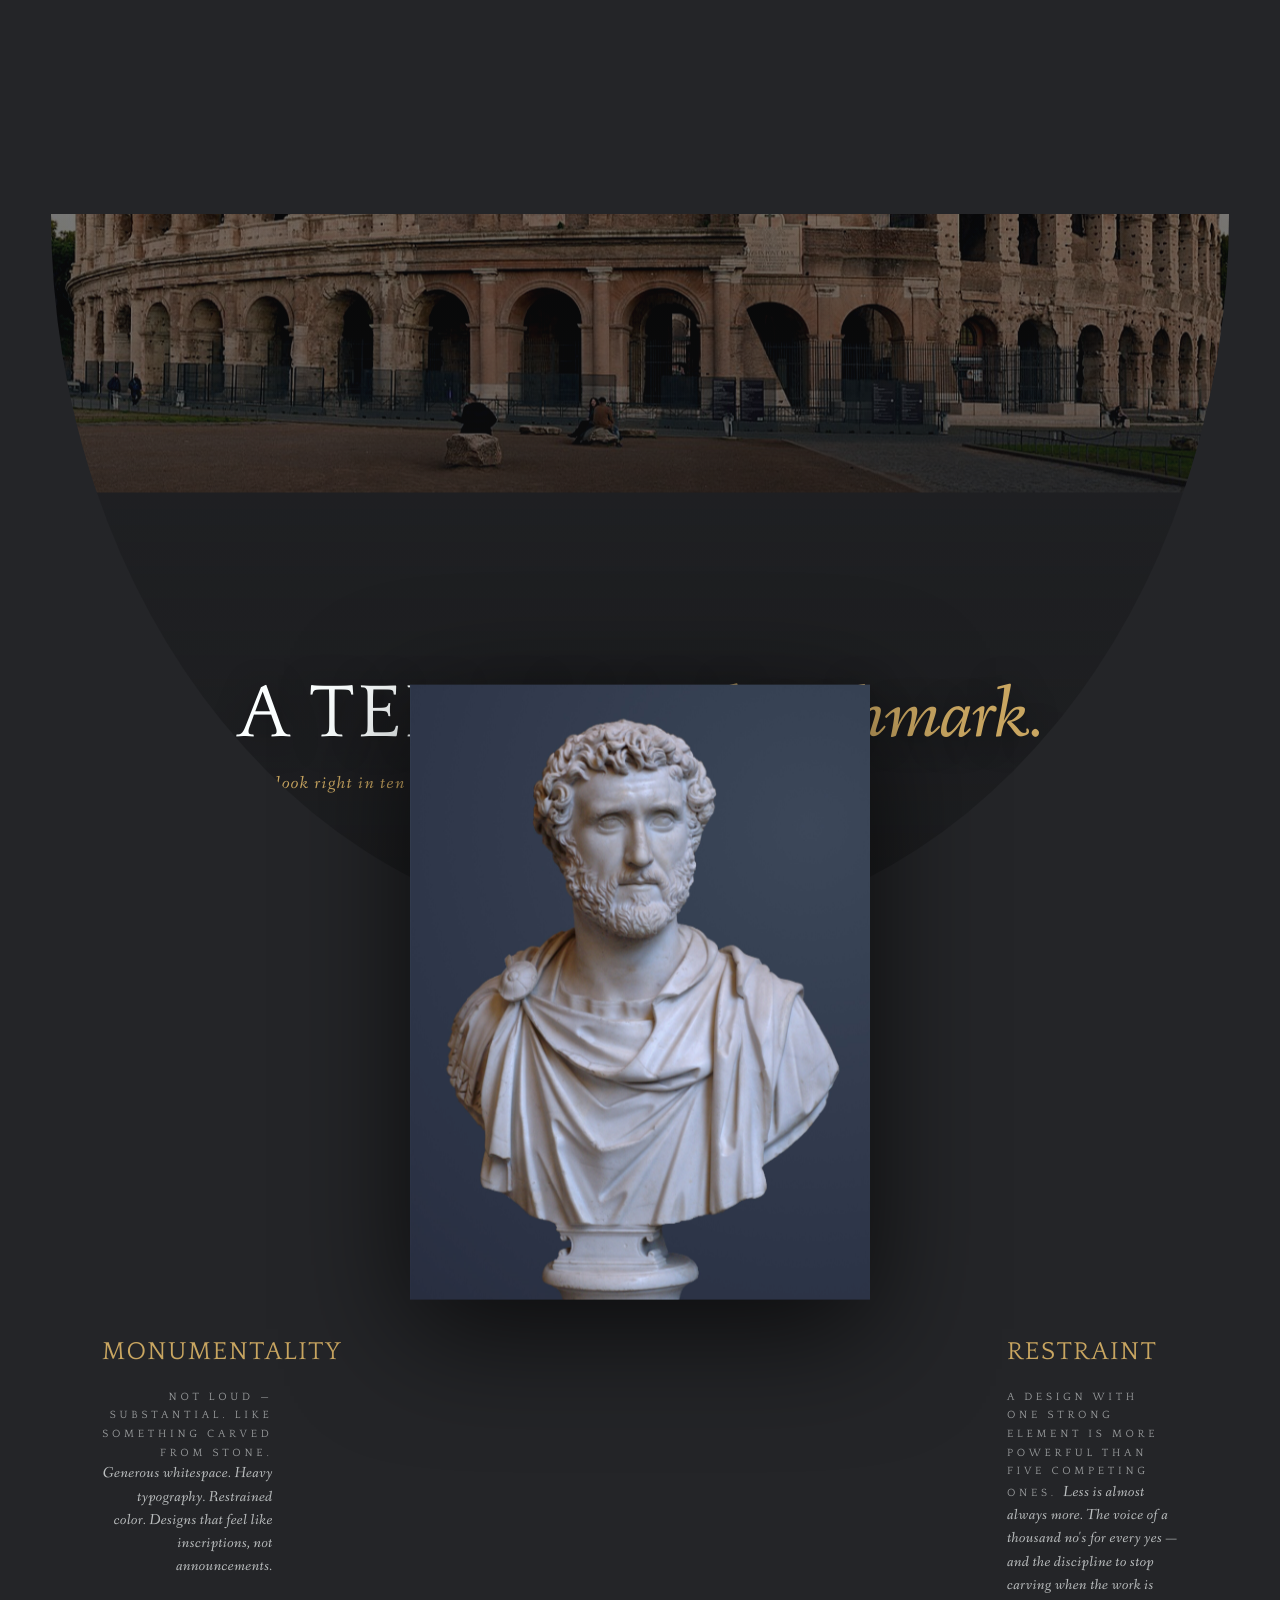
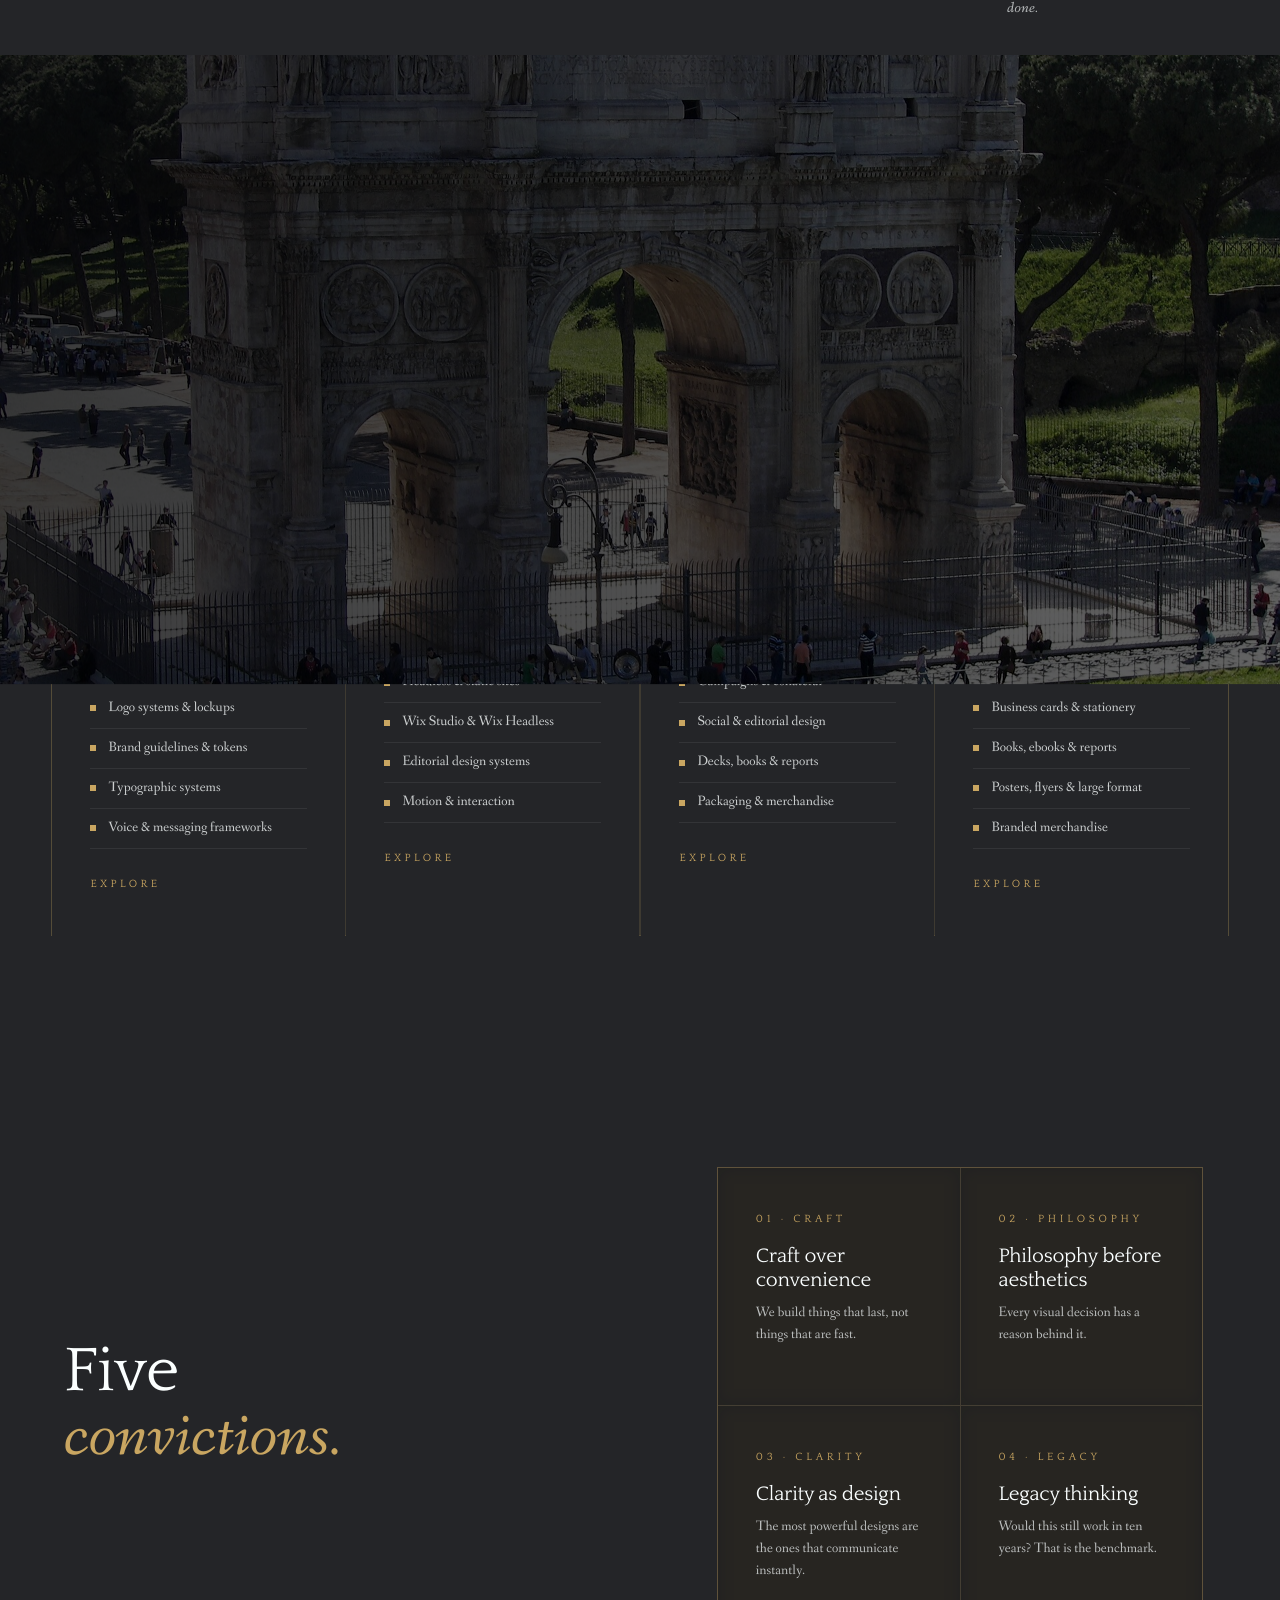
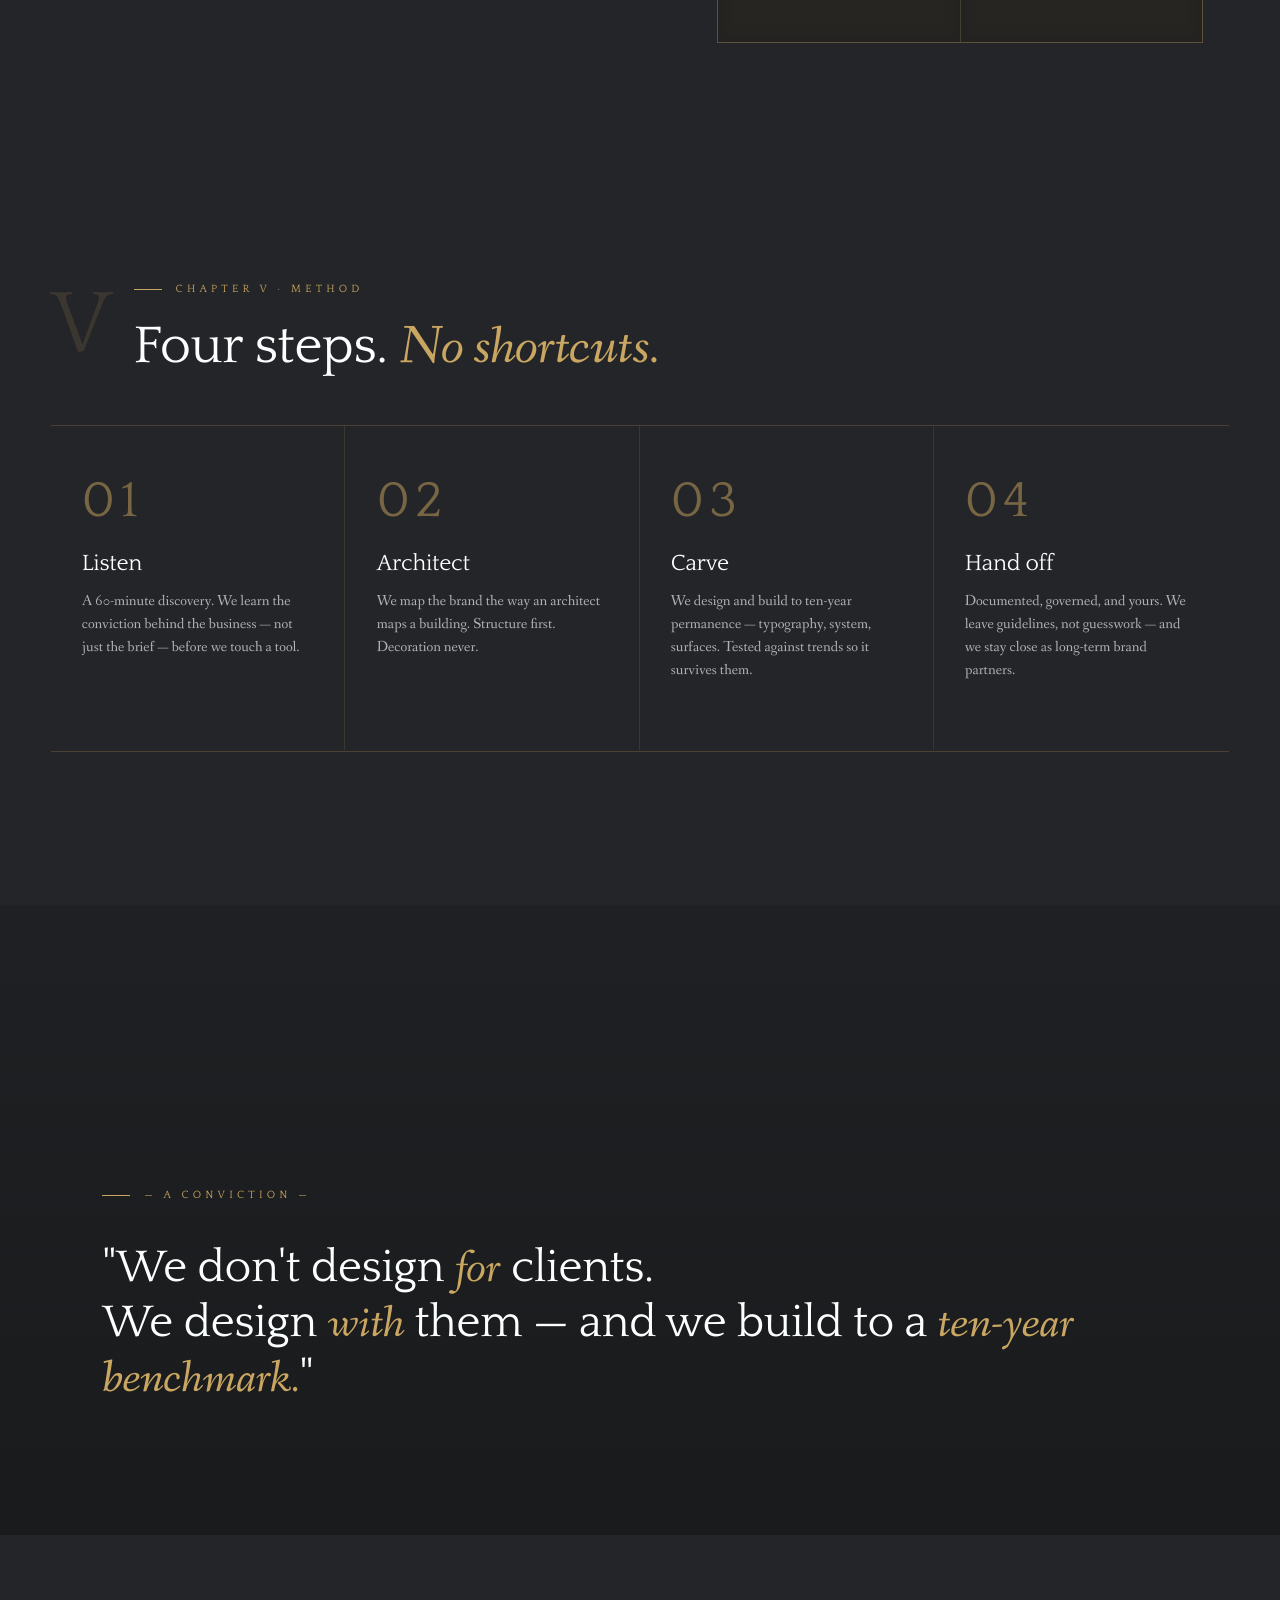
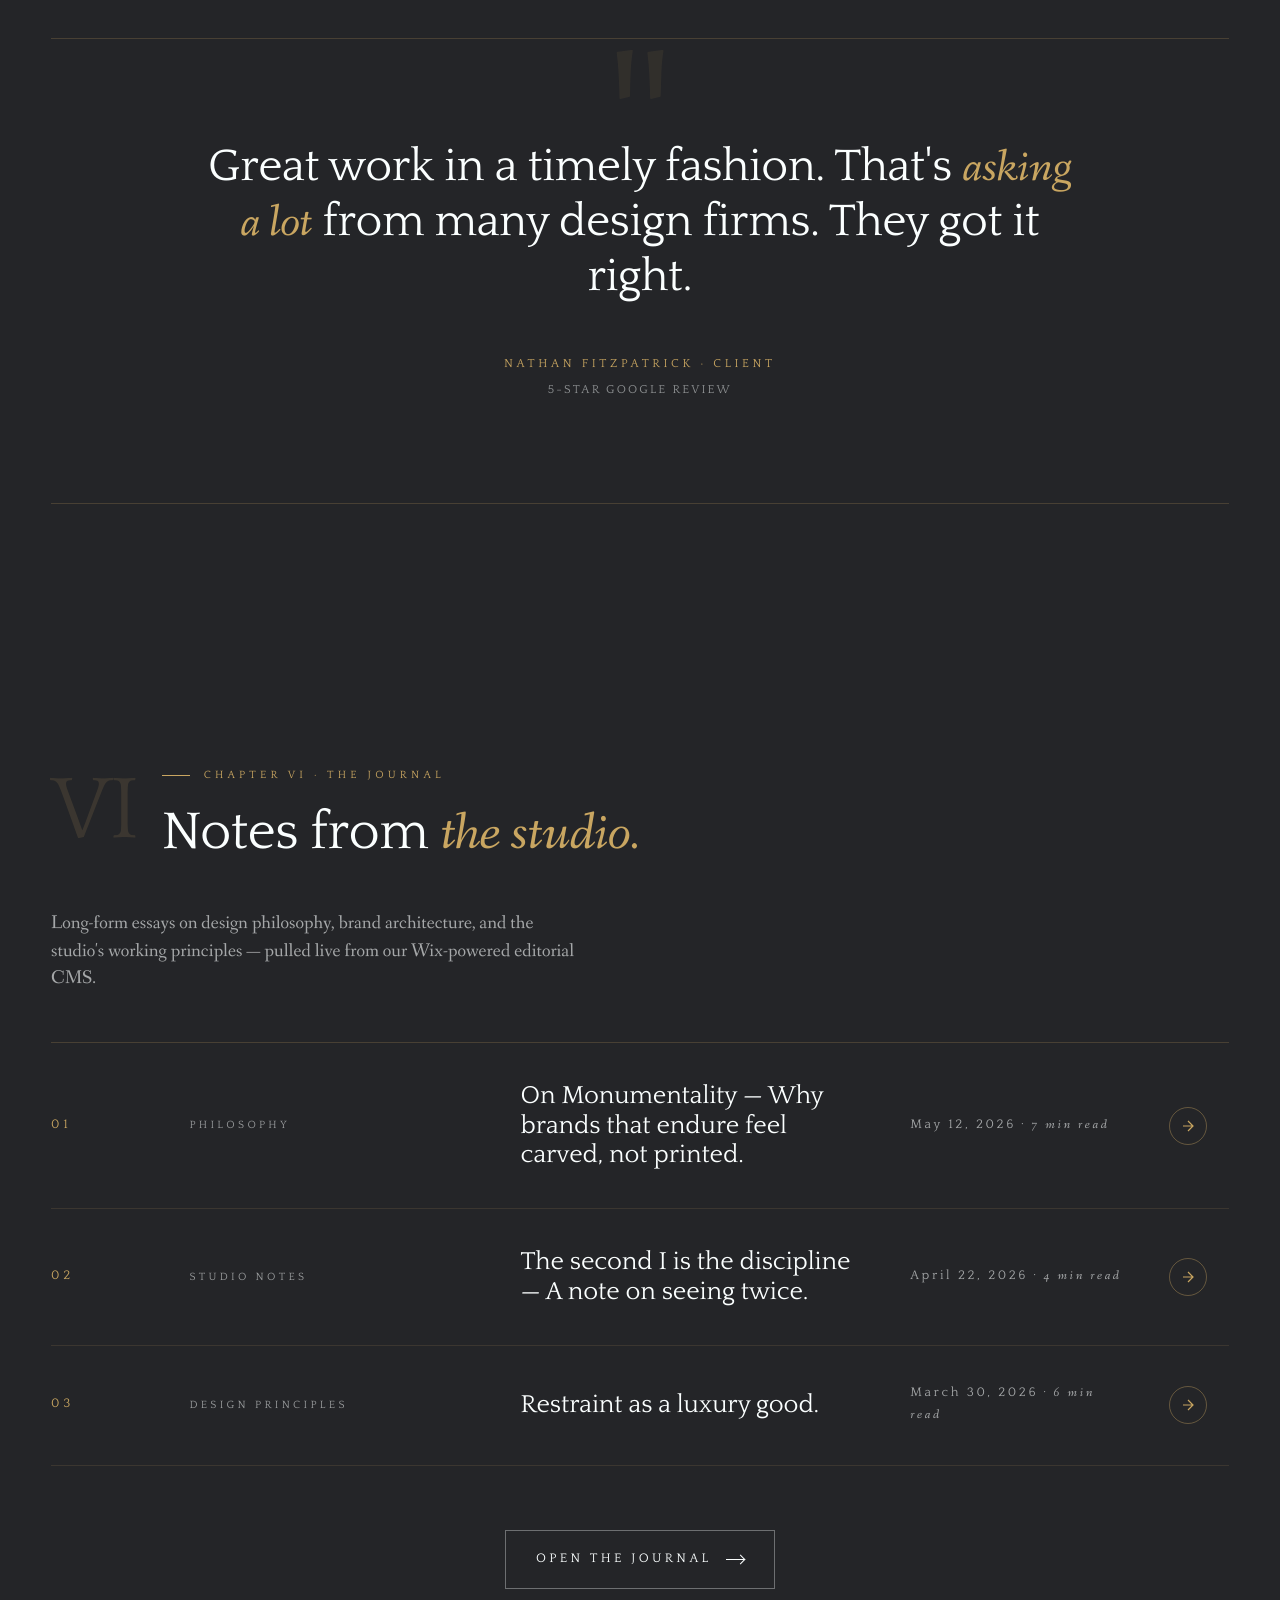
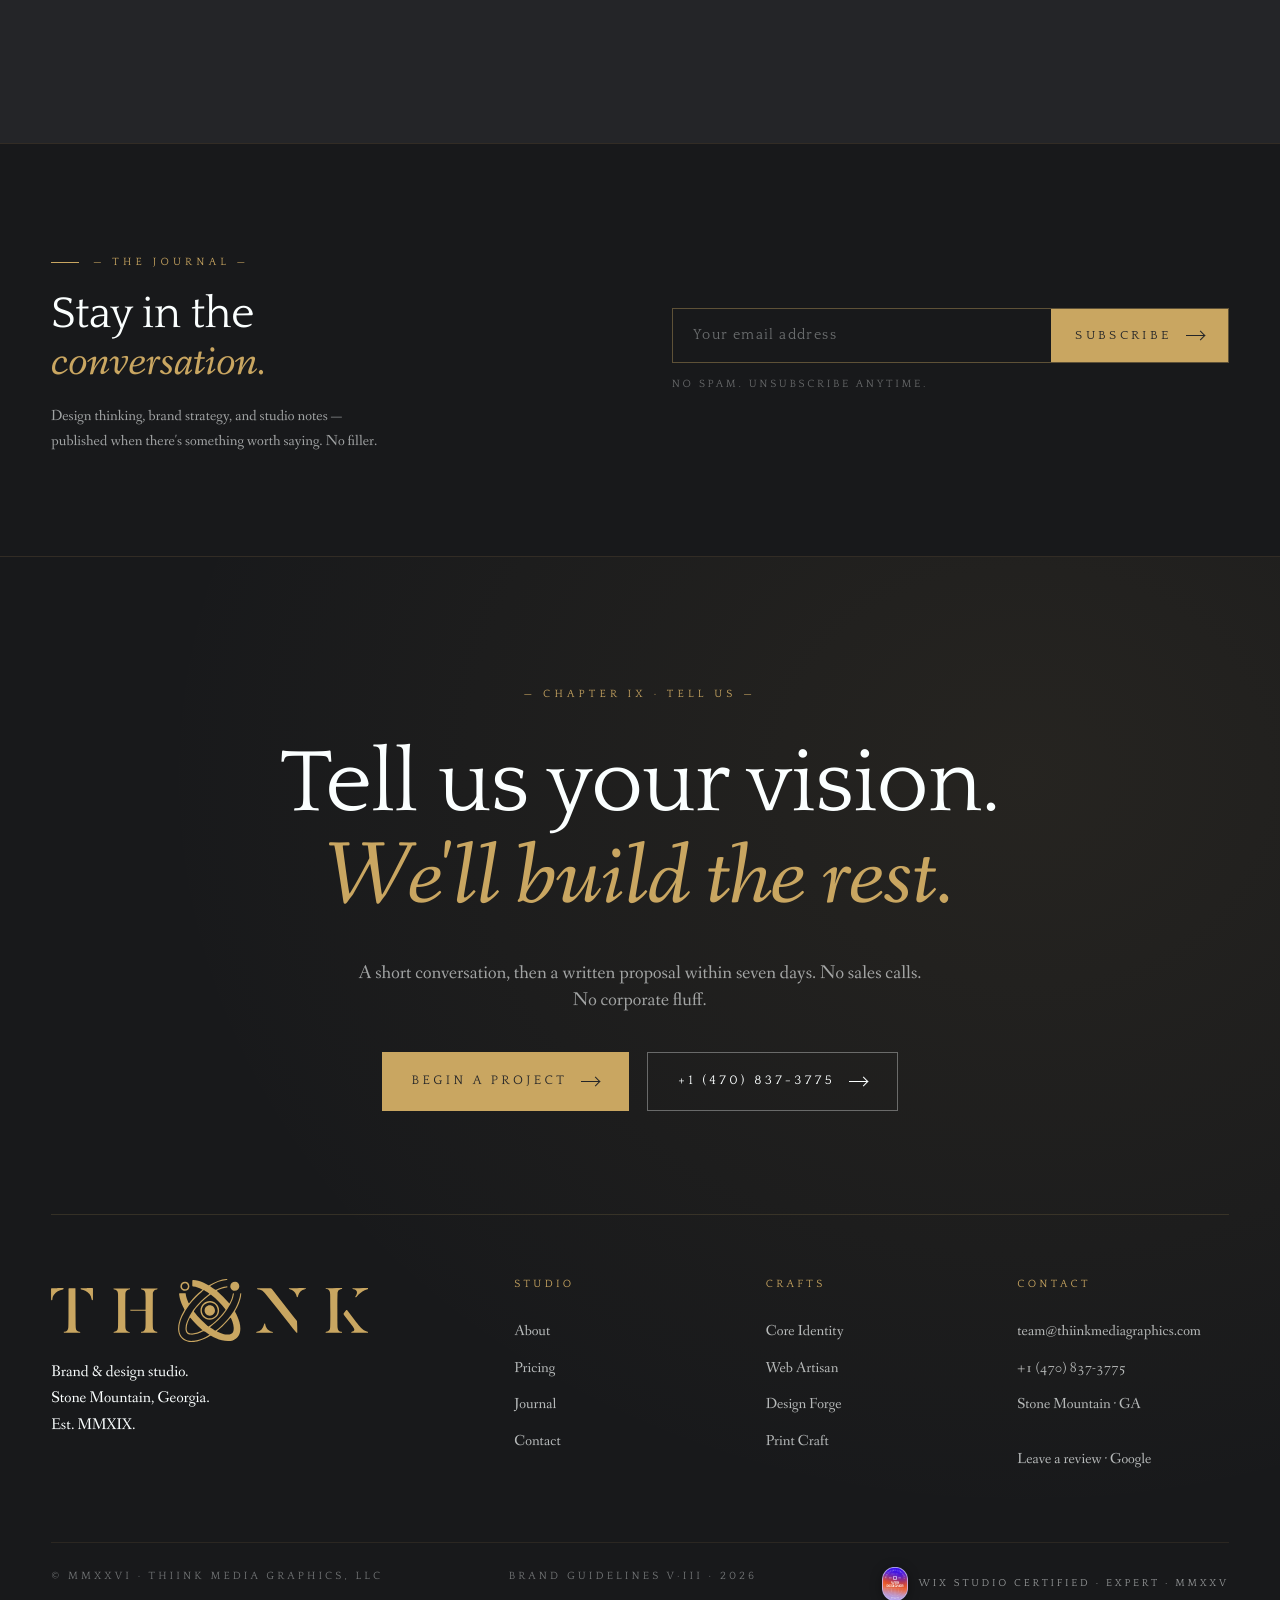
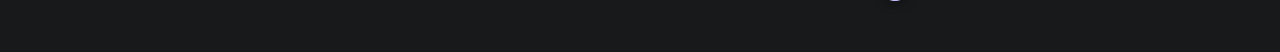
==== commit cf04343c: "Replace all partner PNGs with gradient-matched inline SVGs All six marquee logos (Affirm, BBB, Disne" ====
--- a/index.html
+++ b/index.html
@@ -170,11 +170,11 @@
     </svg>
     <div class="marquee partners__marquee">
       <div class="marquee__track partners__track">
-        <span class="partner-logo"><img src="assets/logos/partner-affirm.png" alt="Affirm" /></span>
-        <span class="partner-sep" aria-hidden="true"></span>
-        <span class="partner-logo partner-logo--tall"><img src="assets/logos/partner-bbb.png" alt="Better Business Bureau" /></span>
-        <span class="partner-sep" aria-hidden="true"></span>
-        <span class="partner-logo"><img src="assets/logos/partner-disneyplus.png" alt="Disney+" /></span>
+        <span class="partner-logo" aria-label="Affirm"><svg xmlns="http://www.w3.org/2000/svg" width="120" height="44" viewBox="0 0 120 44"><path d="M8 10 Q30 3 62 10" stroke="url(#gfoil)" stroke-width="2.5" fill="none" stroke-linecap="round"/><text x="4" y="33" font-family="Helvetica Neue,Helvetica,Arial,sans-serif" font-weight="500" font-size="24" fill="url(#gfoil)">affirm</text></svg></span>
+        <span class="partner-sep" aria-hidden="true"></span>
+        <span class="partner-logo partner-logo--tall" aria-label="Better Business Bureau"><svg xmlns="http://www.w3.org/2000/svg" width="64" height="80" viewBox="0 0 64 80"><rect x="29" y="42" width="6" height="18" rx="2" fill="url(#gfoil)"/><rect x="22" y="57" width="20" height="4" rx="2" fill="url(#gfoil)"/><path d="M20 42 Q22 48 32 48 Q42 48 44 42 L40 36 Q36 40 32 40 Q28 40 24 36Z" fill="url(#gfoil)"/><path d="M32 6 C30 12 26 16 28 24 C29 28 32 30 32 30 C32 30 35 28 36 24 C38 16 34 12 32 6Z" fill="url(#gfoil)"/><path d="M22 12 C20 17 18 20 20 26 C21 29 24 30 24 30 C24 28 26 25 26 22 C27 17 24 14 22 12Z" fill="url(#gfoil)"/><path d="M42 12 C44 17 46 20 44 26 C43 29 40 30 40 30 C40 28 38 25 38 22 C37 17 40 14 42 12Z" fill="url(#gfoil)"/><text x="32" y="76" text-anchor="middle" font-family="Arial Black,Arial,sans-serif" font-weight="900" font-size="16" letter-spacing="1" fill="url(#gfoil)">BBB</text></svg></span>
+        <span class="partner-sep" aria-hidden="true"></span>
+        <span class="partner-logo" aria-label="Disney+"><svg xmlns="http://www.w3.org/2000/svg" width="148" height="44" viewBox="0 0 148 44"><text x="2" y="34" font-family="Palatino Linotype,Palatino,Book Antiqua,Georgia,serif" font-style="italic" font-weight="700" font-size="28" fill="url(#gfoil)">Disney</text><text x="114" y="31" font-family="Arial Black,Arial,sans-serif" font-weight="900" font-size="22" fill="url(#gfoil)">+</text></svg></span>
         <span class="partner-sep" aria-hidden="true"></span>
         <span class="partner-logo" aria-label="MOO"><svg xmlns="http://www.w3.org/2000/svg" width="88" height="44" viewBox="0 0 88 44"><path d="M12 4C12 4 4.5 14 4.5 20.5C4.5 26.9 7.9 30.5 12 30.5C16.1 30.5 19.5 26.9 19.5 20.5C19.5 14 12 4 12 4Z" fill="url(#gfoil)"/><text x="25" y="29" font-family="Arial Black,sans-serif" font-weight="900" font-size="21" fill="url(#gfoil)">MOO</text></svg></span>
         <span class="partner-sep" aria-hidden="true"></span>
@@ -182,11 +182,11 @@
         <span class="partner-sep" aria-hidden="true"></span>
         <span class="partner-logo" aria-label="Printful"><svg xmlns="http://www.w3.org/2000/svg" width="168" height="44" viewBox="0 0 168 44"><polygon points="8,38 18,13 28,38" fill="url(#gfoil)"/><polygon points="20,38 32,8 44,38" fill="url(#gfoil)"/><text x="52" y="34" font-family="Arial,sans-serif" font-weight="700" font-size="16" letter-spacing="2.5" fill="url(#gfoil)">PRINTFUL</text></svg></span>
         <span class="partner-sep" aria-hidden="true"></span>
-        <span class="partner-logo"><img src="assets/logos/partner-affirm.png" alt="" aria-hidden="true" /></span>
-        <span class="partner-sep" aria-hidden="true"></span>
-        <span class="partner-logo partner-logo--tall"><img src="assets/logos/partner-bbb.png" alt="" aria-hidden="true" /></span>
-        <span class="partner-sep" aria-hidden="true"></span>
-        <span class="partner-logo"><img src="assets/logos/partner-disneyplus.png" alt="" aria-hidden="true" /></span>
+        <span class="partner-logo" aria-hidden="true"><svg xmlns="http://www.w3.org/2000/svg" width="120" height="44" viewBox="0 0 120 44"><path d="M8 10 Q30 3 62 10" stroke="url(#gfoil)" stroke-width="2.5" fill="none" stroke-linecap="round"/><text x="4" y="33" font-family="Helvetica Neue,Helvetica,Arial,sans-serif" font-weight="500" font-size="24" fill="url(#gfoil)">affirm</text></svg></span>
+        <span class="partner-sep" aria-hidden="true"></span>
+        <span class="partner-logo partner-logo--tall" aria-hidden="true"><svg xmlns="http://www.w3.org/2000/svg" width="64" height="80" viewBox="0 0 64 80"><rect x="29" y="42" width="6" height="18" rx="2" fill="url(#gfoil)"/><rect x="22" y="57" width="20" height="4" rx="2" fill="url(#gfoil)"/><path d="M20 42 Q22 48 32 48 Q42 48 44 42 L40 36 Q36 40 32 40 Q28 40 24 36Z" fill="url(#gfoil)"/><path d="M32 6 C30 12 26 16 28 24 C29 28 32 30 32 30 C32 30 35 28 36 24 C38 16 34 12 32 6Z" fill="url(#gfoil)"/><path d="M22 12 C20 17 18 20 20 26 C21 29 24 30 24 30 C24 28 26 25 26 22 C27 17 24 14 22 12Z" fill="url(#gfoil)"/><path d="M42 12 C44 17 46 20 44 26 C43 29 40 30 40 30 C40 28 38 25 38 22 C37 17 40 14 42 12Z" fill="url(#gfoil)"/><text x="32" y="76" text-anchor="middle" font-family="Arial Black,Arial,sans-serif" font-weight="900" font-size="16" letter-spacing="1" fill="url(#gfoil)">BBB</text></svg></span>
+        <span class="partner-sep" aria-hidden="true"></span>
+        <span class="partner-logo" aria-hidden="true"><svg xmlns="http://www.w3.org/2000/svg" width="148" height="44" viewBox="0 0 148 44"><text x="2" y="34" font-family="Palatino Linotype,Palatino,Book Antiqua,Georgia,serif" font-style="italic" font-weight="700" font-size="28" fill="url(#gfoil)">Disney</text><text x="114" y="31" font-family="Arial Black,Arial,sans-serif" font-weight="900" font-size="22" fill="url(#gfoil)">+</text></svg></span>
         <span class="partner-sep" aria-hidden="true"></span>
         <span class="partner-logo" aria-hidden="true"><svg xmlns="http://www.w3.org/2000/svg" width="88" height="44" viewBox="0 0 88 44"><path d="M12 4C12 4 4.5 14 4.5 20.5C4.5 26.9 7.9 30.5 12 30.5C16.1 30.5 19.5 26.9 19.5 20.5C19.5 14 12 4 12 4Z" fill="url(#gfoil)"/><text x="25" y="29" font-family="Arial Black,sans-serif" font-weight="900" font-size="21" fill="url(#gfoil)">MOO</text></svg></span>
         <span class="partner-sep" aria-hidden="true"></span>
--- a/assets/brand.css
+++ b/assets/brand.css
@@ -1945,7 +1945,8 @@
   filter: drop-shadow(0 1px 0 rgba(0,0,0,.4));
 }
 .partner-logo--tall { height: 56px; }
-.partner-logo--tall img { height: 56px; }
+.partner-logo--tall img,
+.partner-logo--tall svg { height: 56px; }
 .partner-sep {
   display: inline-block;
   width: 5px; height: 5px;
